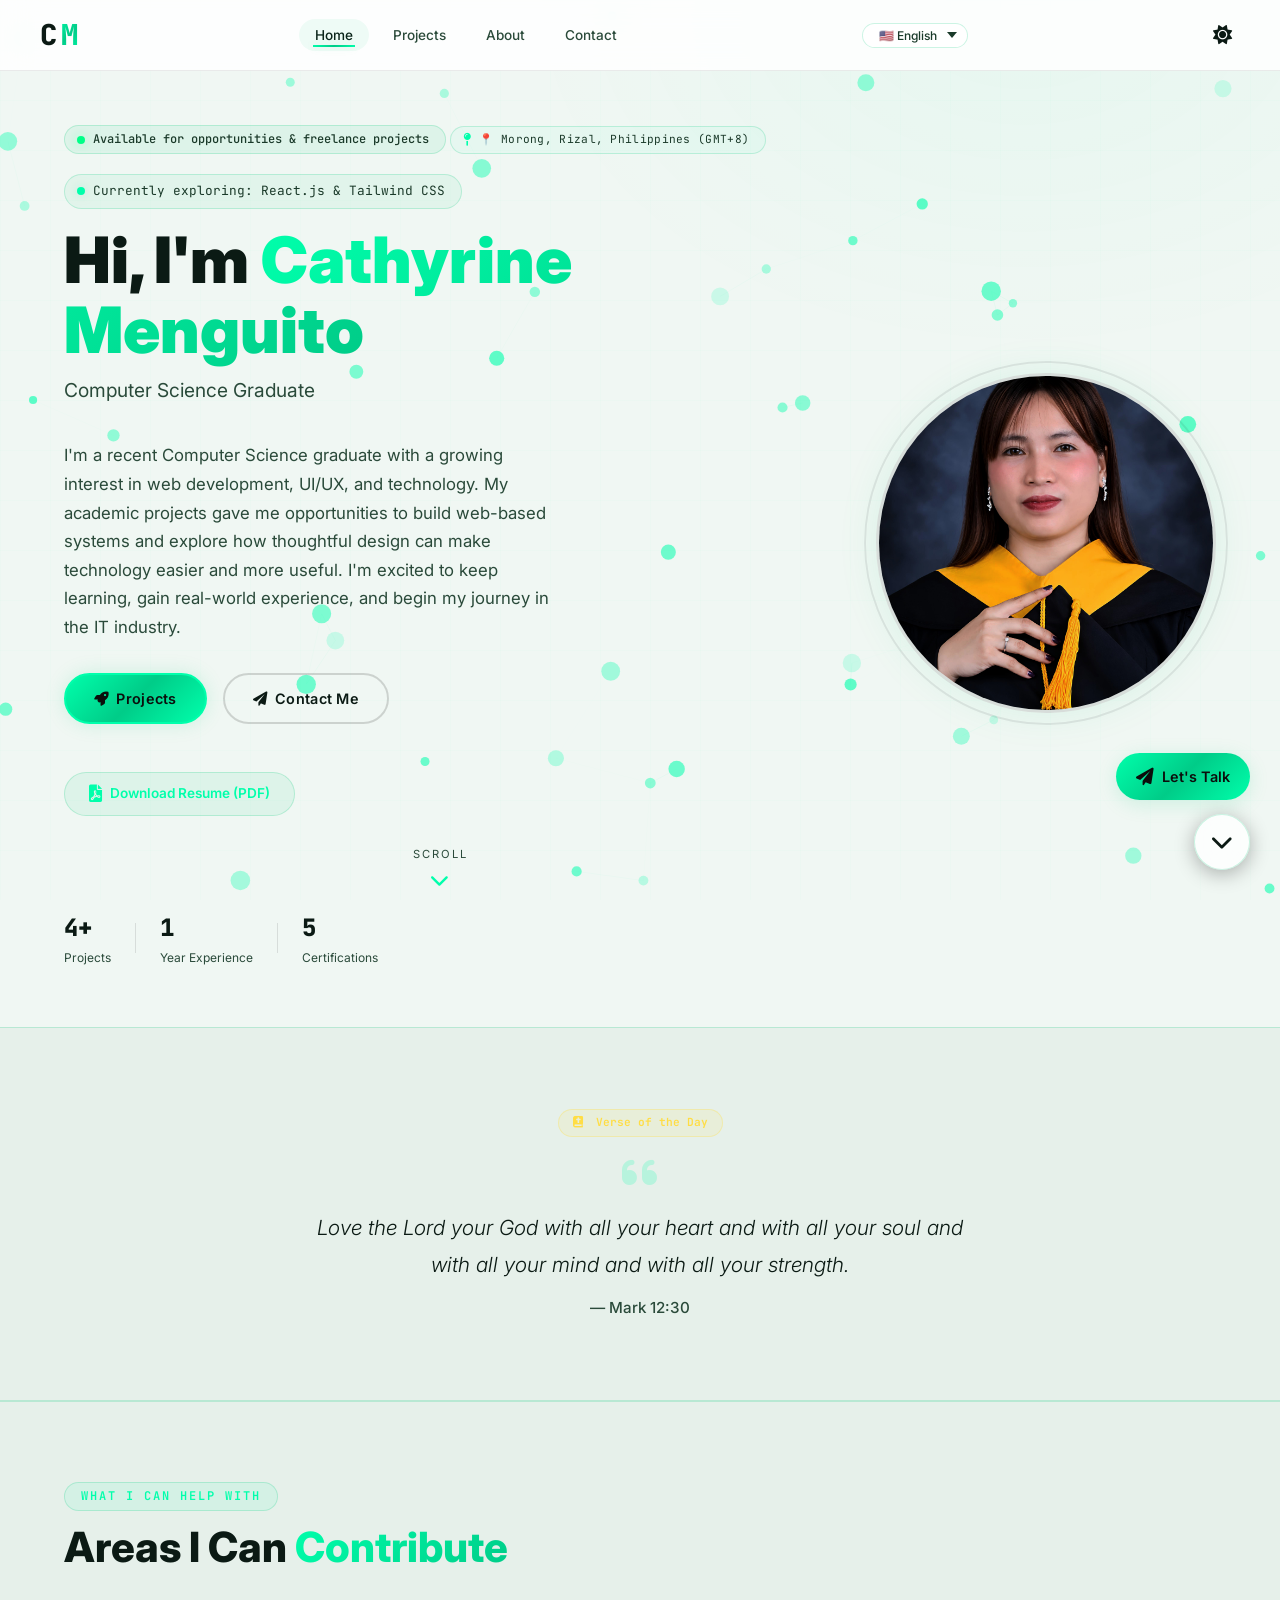
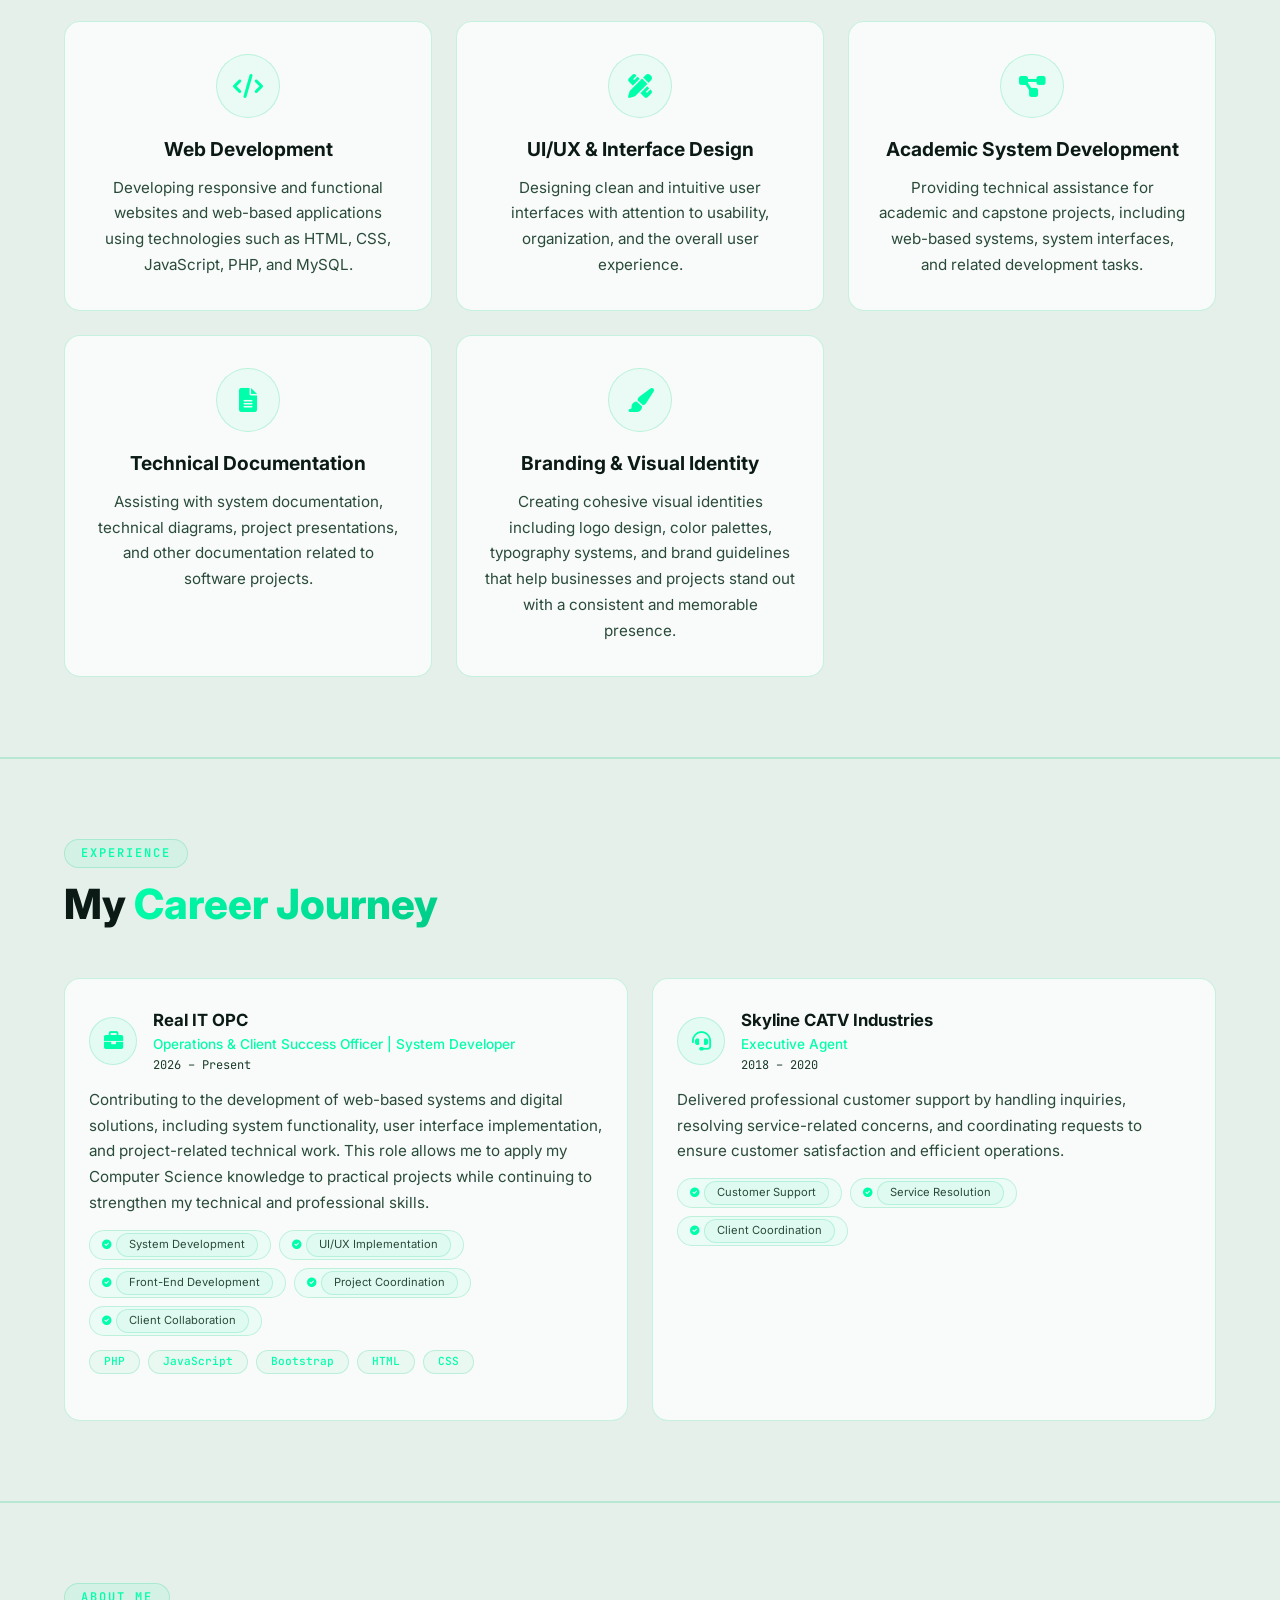
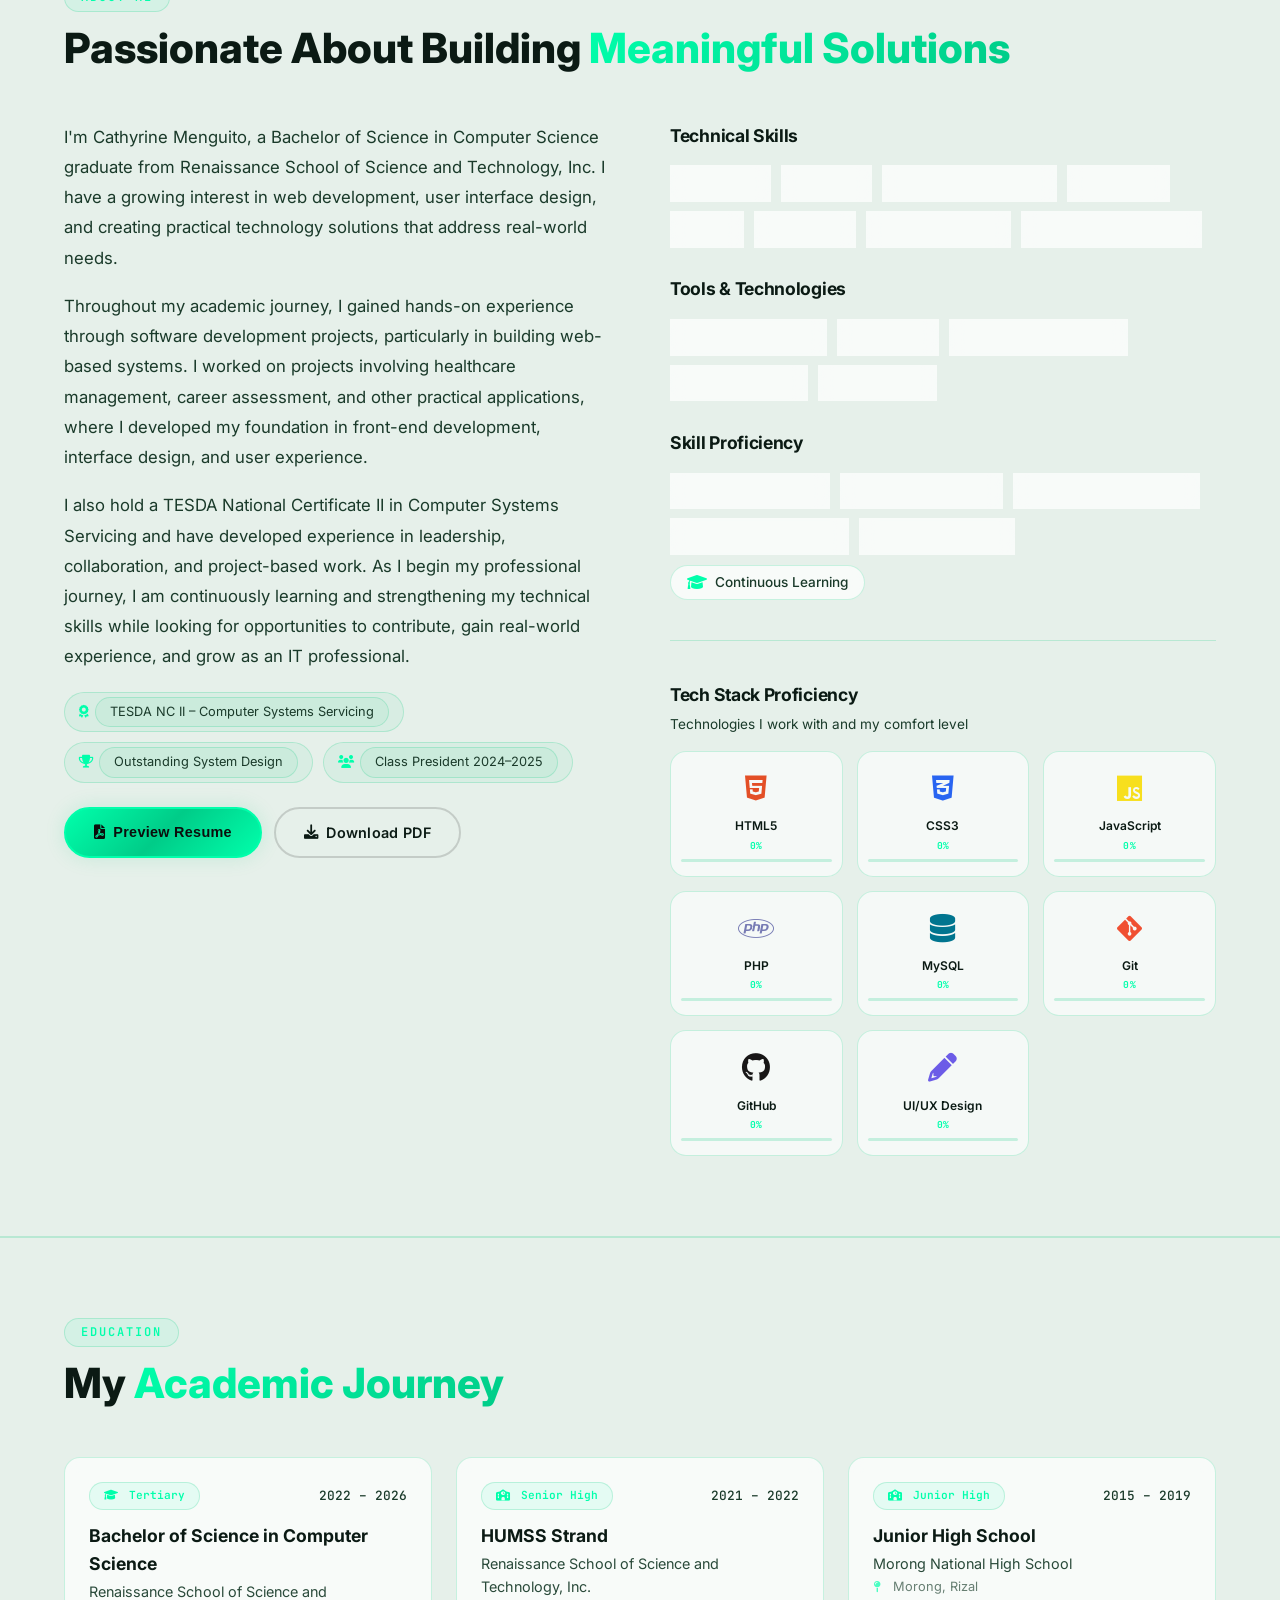
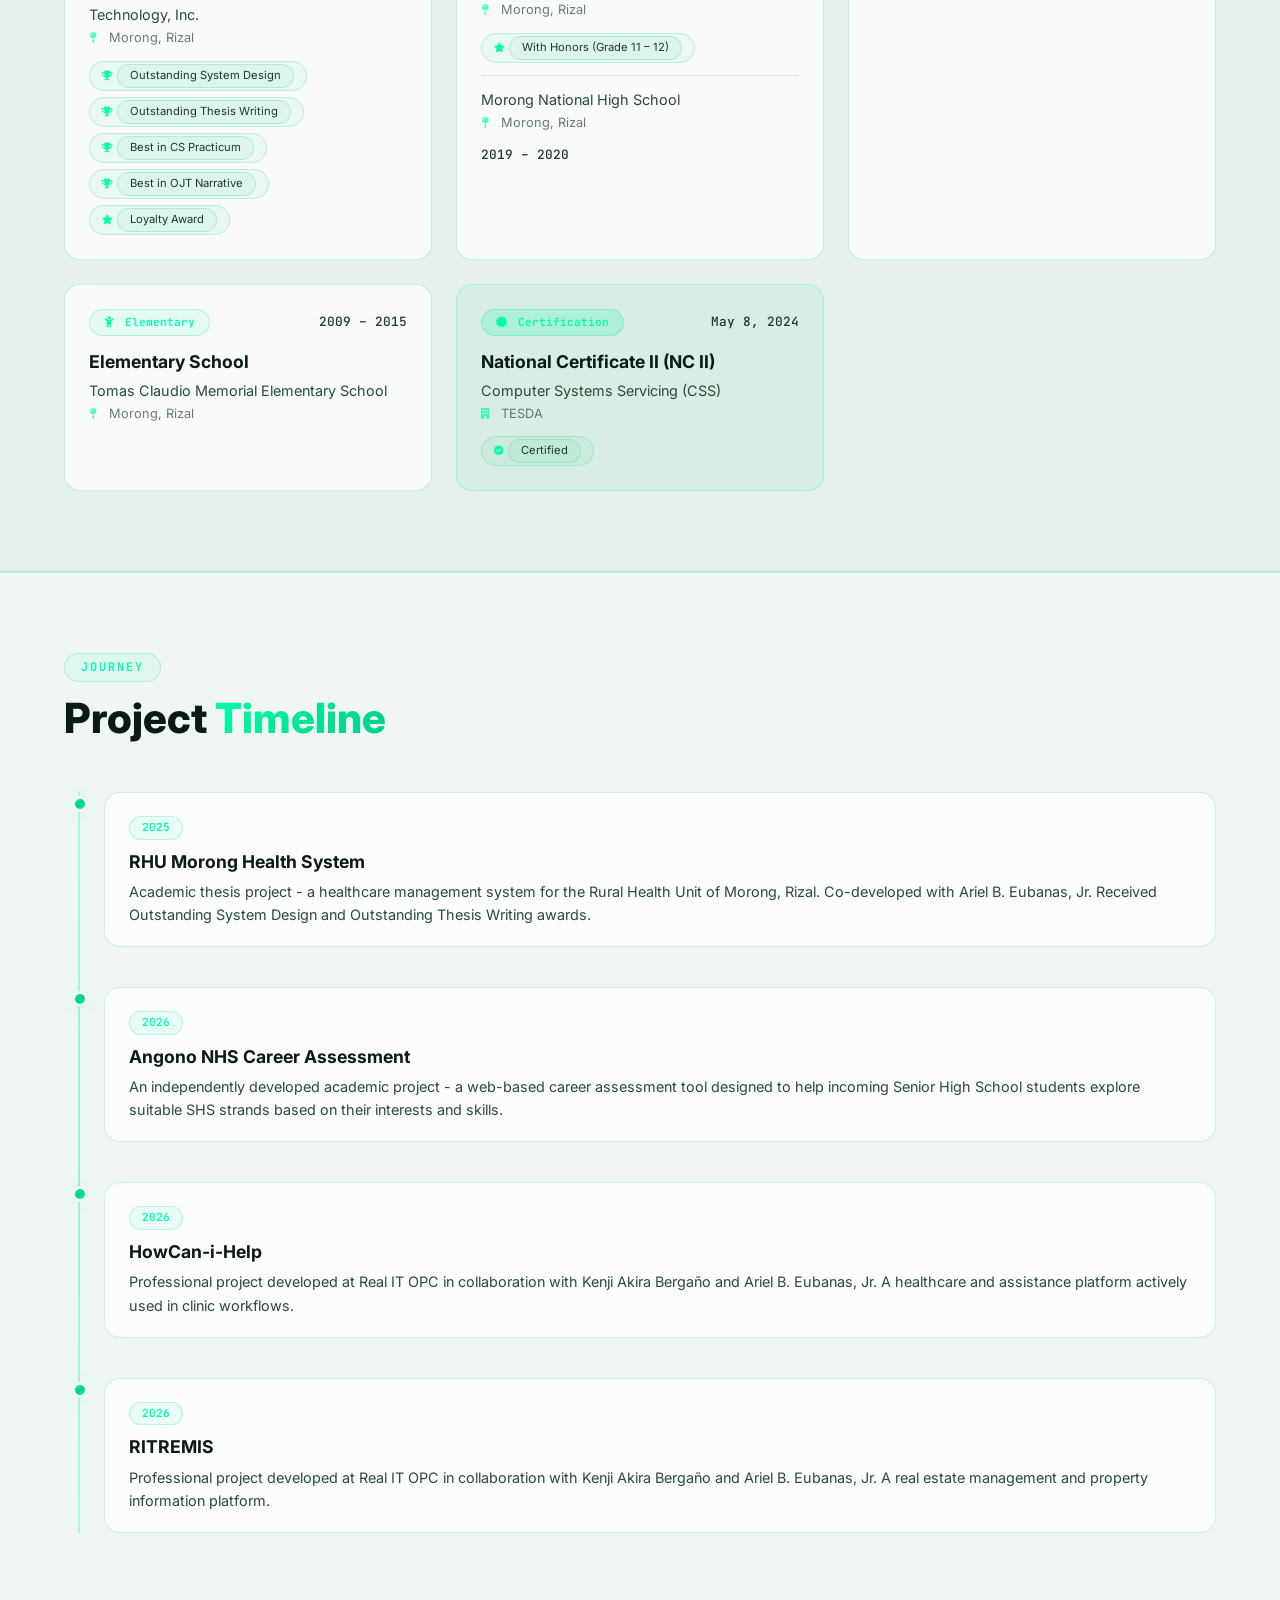
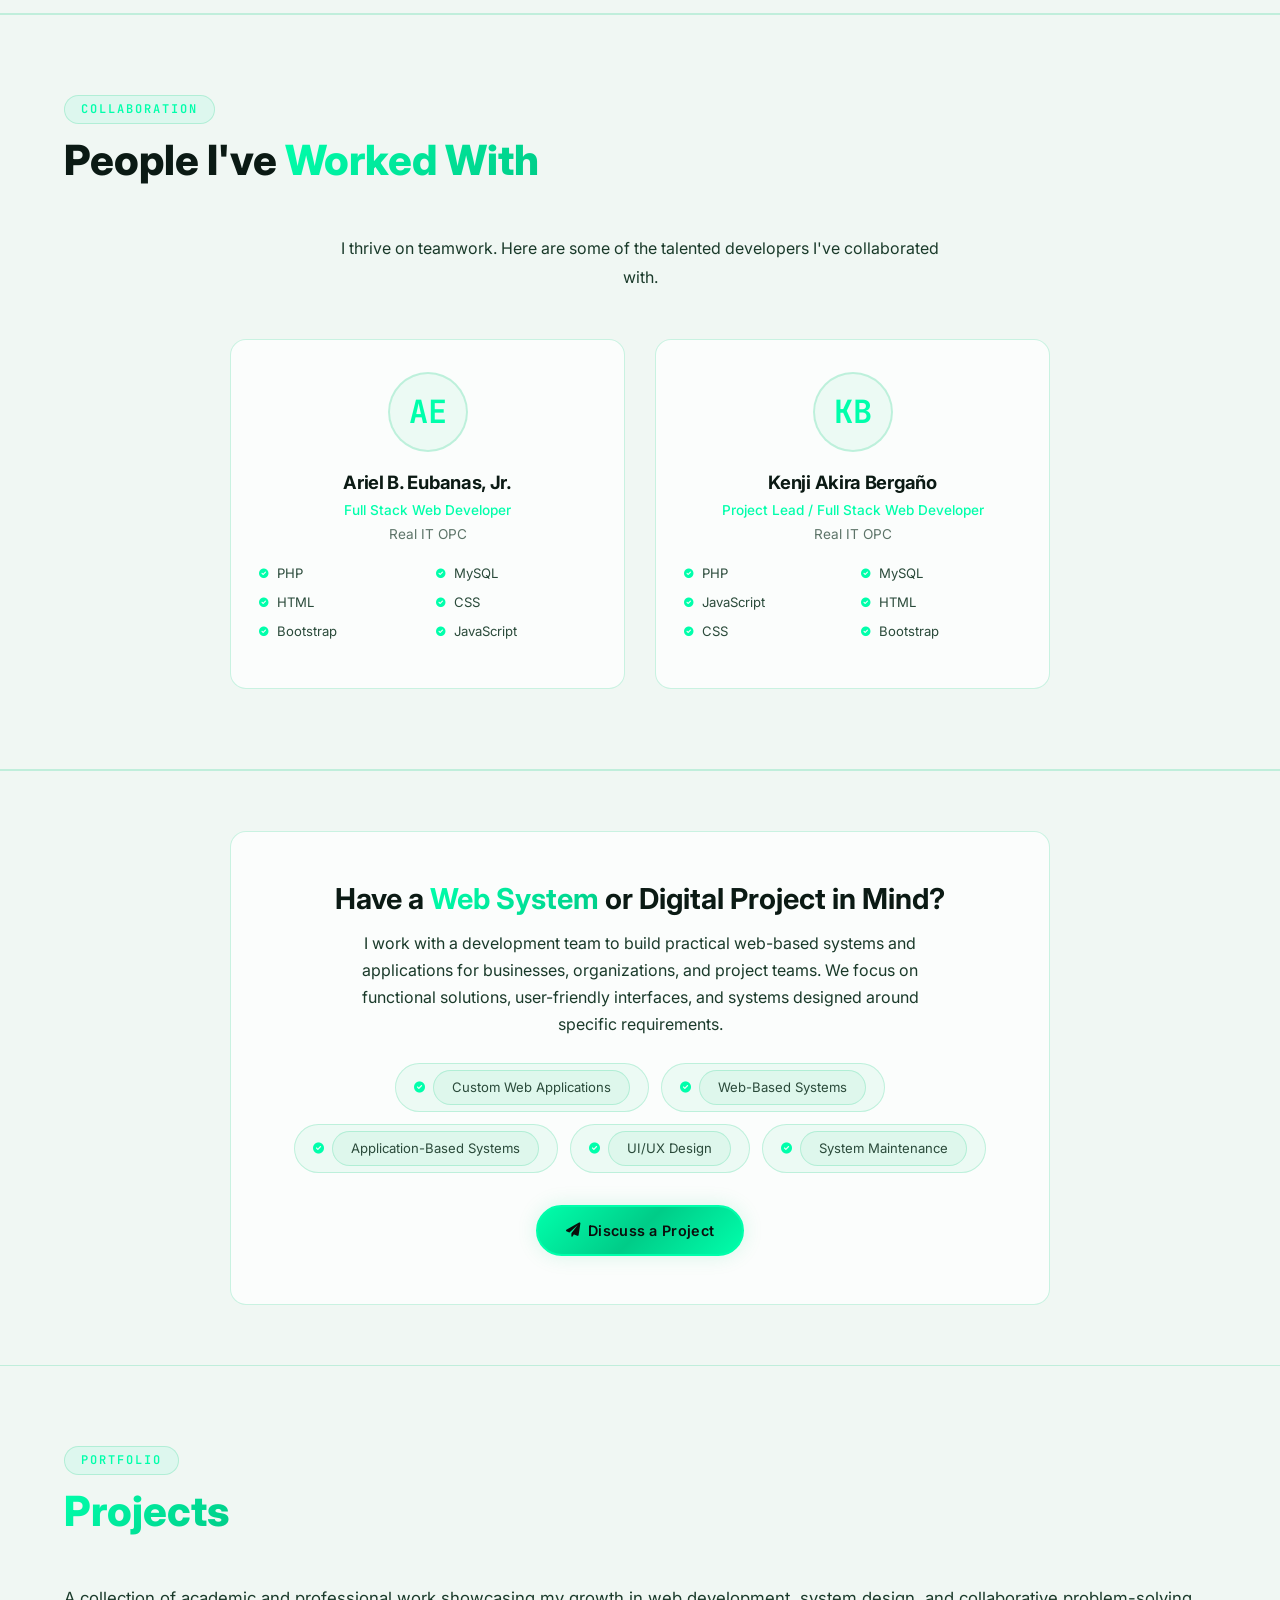
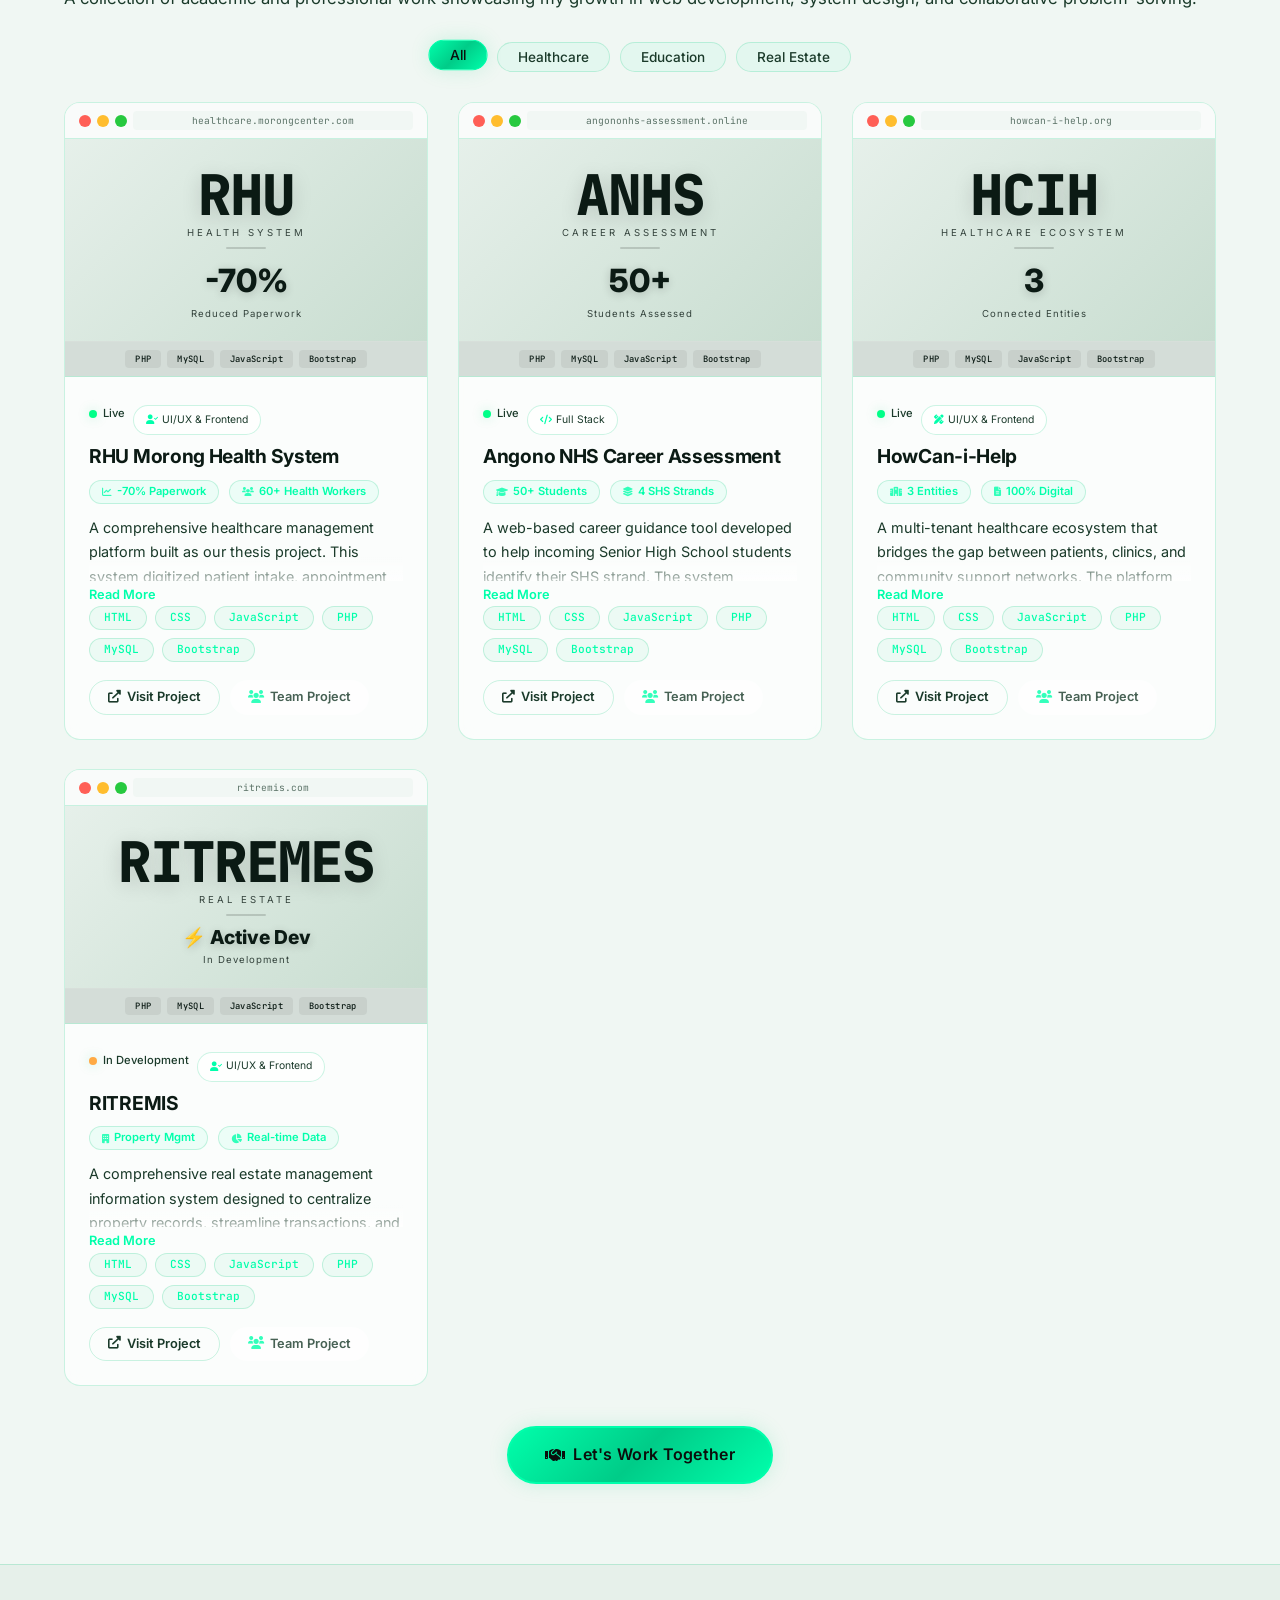
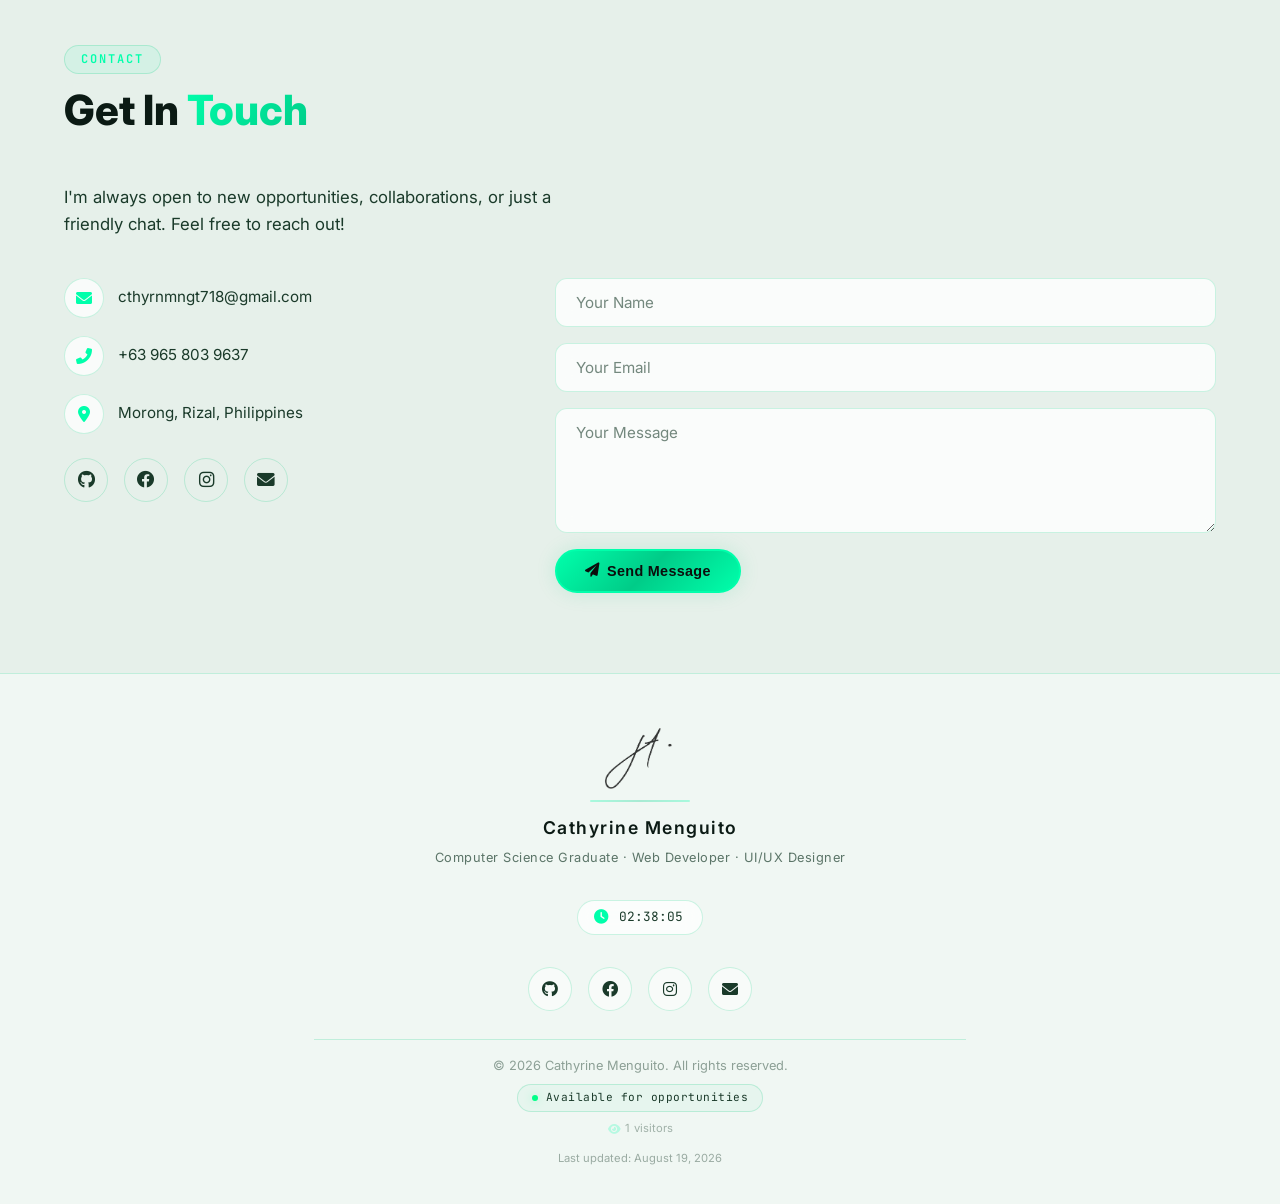
==== index.html @ 5528ad38 "Update index.html" ====
<!DOCTYPE html>
<html lang="en">
<head>
    <meta charset="UTF-8" />
    <meta name="viewport" content="width=device-width, initial-scale=1.0" />
    <title>Cathyrine Menguito | Web Developer & UI/UX Designer</title>

    <!-- ===== SECURITY HEADERS ===== -->
    <meta http-equiv="X-Frame-Options" content="DENY" />
    <meta http-equiv="X-XSS-Protection" content="1; mode=block" />
    <meta http-equiv="X-Content-Type-Options" content="nosniff" />
    <meta name="referrer" content="no-referrer-when-downgrade" />

    <!-- ===== SEO & OPEN GRAPH ===== -->
    <meta name="description" content="Cathyrine Menguito – Computer Science graduate, web developer, and UI/UX designer. Explore my projects in healthcare, education, and real estate." />
    <meta name="keywords" content="Cathyrine Menguito, web developer, UI/UX, portfolio, computer science, PHP, MySQL" />
    <link rel="canonical" href="https://cthyrnmngt718.github.io/" />
    <link rel="alternate" hreflang="en" href="https://cthyrnmngt718.github.io/" />
    <link rel="alternate" hreflang="ja" href="https://cthyrnmngt718.github.io/?lang=ja" />
    <link rel="alternate" hreflang="x-default" href="https://cthyrnmngt718.github.io/" />

    <meta property="og:title" content="Cathyrine Menguito | Web Developer & UI/UX Designer" />
    <meta property="og:description" content="Computer Science graduate building practical web systems for healthcare, education, and real estate." />
    <meta property="og:image" content="https://cthyrnmngt718.github.io/og-image.jpg" />
    <meta property="og:url" content="https://cthyrnmngt718.github.io/" />
    <meta name="twitter:card" content="summary_large_image" />

    <!-- ===== JSON-LD STRUCTURED DATA ===== -->
    <script type="application/ld+json">
    {
        "@context": "https://schema.org",
        "@type": "Person",
        "name": "Cathyrine Menguito",
        "url": "https://cthyrnmngt718.github.io/",
        "image": "https://cthyrnmngt718.github.io/1000014492.jpg",
        "jobTitle": "Web Developer & UI/UX Designer",
        "description": "Computer Science graduate building practical web systems for healthcare, education, and real estate.",
        "email": "cthyrnmngt718@gmail.com",
        "telephone": "+639658039637",
        "address": {
            "@type": "PostalAddress",
            "addressLocality": "Morong",
            "addressRegion": "Rizal",
            "addressCountry": "Philippines"
        },
        "sameAs": [
            "https://github.com/CthyrnMngt718",
            "https://www.facebook.com/cathyrine.menguito",
            "https://www.instagram.com/itsme_cthymngt/"
        ],
        "alumniOf": {
            "@type": "EducationalOrganization",
            "name": "Renaissance School of Science and Technology, Inc."
        },
        "hasCredential": {
            "@type": "EducationalOccupationalCredential",
            "name": "National Certificate II - Computer Systems Servicing",
            "issuedBy": {
                "@type": "Organization",
                "name": "TESDA"
            }
        }
    }
    </script>

    <!-- Google Fonts -->
    <link rel="preconnect" href="https://fonts.googleapis.com" />
    <link rel="preconnect" href="https://fonts.gstatic.com" crossorigin />
    <link href="https://fonts.googleapis.com/css2?family=Inter:wght@400;500;600;700;800;900&family=JetBrains+Mono:wght@400;600;700;800&display=swap" rel="stylesheet" />

    <!-- Favicon -->
    <link rel="apple-touch-icon" sizes="180x180" href="/apple-touch-icon.png" />
    <link rel="icon" type="image/png" sizes="32x32" href="/favicon-32x32.png" />
    <link rel="icon" type="image/png" sizes="16x16" href="/favicon-16x16.png" />
    <link rel="manifest" href="/site.webmanifest" />

    <!-- Font Awesome -->
    <link rel="stylesheet" href="https://cdnjs.cloudflare.com/ajax/libs/font-awesome/6.0.0-beta3/css/all.min.css" />

    <!-- ===== CUSTOM STYLES ===== -->
    <style>
        /* --- Project Thumbnails (Browser Mockup) --- */
        .project-thumbnail {
            background: var(--bg-secondary);
            border-bottom: 1px solid var(--border-mint);
            padding: 0;
            overflow: hidden;
        }
        .browser-mockup {
            background: var(--bg-card);
            padding: 8px 14px;
            display: flex;
            align-items: center;
            gap: 6px;
            border-bottom: 1px solid var(--border-mint);
        }
        .browser-dot {
            width: 12px;
            height: 12px;
            border-radius: 50%;
            display: inline-block;
            flex-shrink: 0;
        }
        .browser-dot.red { background: #ff5f56; }
        .browser-dot.yellow { background: #ffbd2e; }
        .browser-dot.green { background: #27c93f; }
        .browser-url {
            flex: 1;
            background: var(--bg-primary);
            border-radius: 4px;
            padding: 2px 10px;
            font-size: 0.6rem;
            color: var(--text-secondary);
            text-align: center;
            font-family: var(--font-mono);
            opacity: 0.7;
            white-space: nowrap;
            overflow: hidden;
            text-overflow: ellipsis;
        }
        [data-theme="light"] .browser-url {
            background: #eef5f1;
        }

        .thumbnail-body {
            padding: 28px 20px 20px;
            text-align: center;
            display: flex;
            flex-direction: column;
            align-items: center;
            justify-content: center;
            min-height: 160px;
            background: var(--gradient-bg, linear-gradient(135deg, #0b1a14, #004d3a));
        }
        .thumbnail-monogram {
            font-size: 3.5rem;
            font-weight: 900;
            font-family: var(--font-mono);
            line-height: 1;
            letter-spacing: -2px;
            text-shadow: 0 4px 20px rgba(0,0,0,0.15);
            color: #fff;
        }
        .thumbnail-label {
            font-size: 0.6rem;
            letter-spacing: 3px;
            text-transform: uppercase;
            opacity: 0.8;
            color: #fff;
            margin-top: 2px;
        }
        .thumbnail-metric {
            font-size: 2rem;
            font-weight: 800;
            color: #fff;
            text-shadow: 0 2px 10px rgba(0,0,0,0.2);
        }
        .thumbnail-metric-label {
            font-size: 0.6rem;
            opacity: 0.8;
            letter-spacing: 1px;
            color: #fff;
        }
        .thumbnail-divider {
            width: 40px;
            height: 2px;
            background: rgba(255,255,255,0.25);
            margin: 6px 0;
            border-radius: 2px;
        }
        .thumbnail-tech-bar {
            display: flex;
            gap: 6px;
            padding: 8px 12px;
            width: 100%;
            background: rgba(0,0,0,0.25);
            justify-content: center;
            border-top: 1px solid rgba(255,255,255,0.06);
            flex-wrap: wrap;
        }
        .thumbnail-tech-bar span {
            font-size: 0.55rem;
            background: rgba(255,255,255,0.12);
            padding: 2px 10px;
            border-radius: 4px;
            color: #fff;
            font-family: var(--font-mono);
            font-weight: 500;
            letter-spacing: 0.3px;
        }

        .project-impact {
            display: flex;
            gap: 10px;
            flex-wrap: wrap;
            margin: 6px 0 12px 0;
        }
        .impact-badge {
            background: rgba(0, 255, 171, 0.06);
            border: 1px solid var(--border-mint);
            padding: 2px 12px;
            border-radius: 50px;
            font-size: 0.7rem;
            font-weight: 600;
            color: var(--mint-primary);
            display: inline-flex;
            align-items: center;
            gap: 5px;
        }
        .impact-badge i {
            font-size: 0.6rem;
            opacity: 0.8;
        }

        .project-meta-tags {
            display: flex;
            gap: 8px;
            flex-wrap: wrap;
            margin-bottom: 6px;
        }
        .status-badge {
            display: inline-flex;
            align-items: center;
            gap: 6px;
            font-size: 0.65rem;
            color: var(--text-secondary);
            font-weight: 500;
        }
        .status-dot {
            width: 8px;
            height: 8px;
            border-radius: 50%;
            display: inline-block;
        }
        .status-dot.green {
            background: #00ff88;
            box-shadow: 0 0 10px rgba(0, 255, 136, 0.3);
        }
        .status-dot.yellow {
            background: #ffaa44;
            box-shadow: 0 0 10px rgba(255, 170, 68, 0.3);
        }
        .role-tag {
            font-size: 0.65rem;
            background: var(--bg-card);
            border: 1px solid var(--border-mint);
            padding: 2px 12px;
            border-radius: 50px;
            color: var(--text-secondary);
            display: inline-flex;
            align-items: center;
            gap: 4px;
        }
        .role-tag i {
            color: var(--mint-primary);
            font-size: 0.6rem;
        }

        .proj-desc {
            max-height: 4.5em;
            overflow: hidden;
            transition: max-height 0.4s cubic-bezier(0.4, 0, 0.2, 1);
            line-height: 1.7;
            color: var(--text-secondary);
            font-size: 0.9rem;
            position: relative;
        }
        .proj-desc.expanded {
            max-height: 2000px;
        }
        .proj-desc::after {
            content: '';
            position: absolute;
            bottom: 0;
            left: 0;
            right: 0;
            height: 24px;
            background: linear-gradient(transparent, var(--bg-card));
            pointer-events: none;
            transition: opacity 0.4s ease;
        }
        .proj-desc.expanded::after {
            opacity: 0;
        }
        .proj-desc strong {
            color: var(--text-primary);
        }
        .proj-desc ul {
            margin: 4px 0 8px 18px;
            color: var(--text-secondary);
            list-style: none;
            padding-left: 0;
        }
        .proj-desc ul li {
            position: relative;
            padding-left: 18px;
            margin-bottom: 2px;
            font-size: 0.85rem;
        }
        .proj-desc ul li::before {
            content: '▹';
            position: absolute;
            left: 0;
            color: var(--mint-primary);
        }

        .read-more-btn {
            background: none;
            border: none;
            color: var(--mint-primary);
            cursor: pointer;
            font-size: 0.8rem;
            padding: 6px 0 2px 0;
            font-weight: 600;
            font-family: var(--font-sans);
            transition: var(--transition);
            display: inline-block;
        }
        .read-more-btn:hover {
            opacity: 0.7;
            transform: translateX(4px);
        }

        .project-actions {
            display: flex;
            gap: 10px;
            flex-wrap: wrap;
            margin-top: 12px;
        }
        .project-actions .btn-outline {
            background: transparent;
            color: var(--text-secondary);
            border: 1px solid var(--border-mint);
            padding: 6px 18px;
            border-radius: 50px;
            font-size: 0.8rem;
            font-weight: 600;
            display: inline-flex;
            align-items: center;
            gap: 6px;
            transition: all 0.3s var(--ease-spring);
            cursor: pointer;
            text-decoration: none;
        }
        .project-actions .btn-outline:hover {
            border-color: var(--mint-primary);
            color: var(--mint-primary);
            box-shadow: 0 0 20px var(--mint-glow);
            transform: translateY(-2px);
        }
        .project-actions .btn-team {
            background: var(--bg-card);
            border-color: var(--border-mint);
            color: var(--text-secondary);
            cursor: default;
            opacity: 0.8;
            padding: 6px 18px;
            border-radius: 50px;
            font-size: 0.8rem;
            font-weight: 600;
            display: inline-flex;
            align-items: center;
            gap: 6px;
        }
        .project-actions .btn-team i {
            color: var(--mint-primary);
        }

        .project-grid .project-card {
            transition: all 0.5s cubic-bezier(0.4, 0, 0.2, 1);
            opacity: 1;
            transform: scale(1) translateY(0);
            animation: cardEntrance 0.6s cubic-bezier(0.34, 1.56, 0.64, 1) forwards;
        }
        .project-grid .project-card.filtered-out {
            opacity: 0;
            transform: scale(0.85) translateY(30px);
            pointer-events: none;
            display: none !important;
        }
        .project-grid .project-card.filtered-in {
            opacity: 0;
            transform: scale(0.92) translateY(20px);
            animation: cardEntrance 0.6s cubic-bezier(0.34, 1.56, 0.64, 1) forwards;
        }
        .project-grid .project-card:nth-child(1) { animation-delay: 0.05s; }
        .project-grid .project-card:nth-child(2) { animation-delay: 0.12s; }
        .project-grid .project-card:nth-child(3) { animation-delay: 0.19s; }
        .project-grid .project-card:nth-child(4) { animation-delay: 0.26s; }
        .project-grid .project-card.filtered-in:nth-child(1) { animation-delay: 0.05s; }
        .project-grid .project-card.filtered-in:nth-child(2) { animation-delay: 0.12s; }
        .project-grid .project-card.filtered-in:nth-child(3) { animation-delay: 0.19s; }
        .project-grid .project-card.filtered-in:nth-child(4) { animation-delay: 0.26s; }

        @keyframes cardEntrance {
            from { opacity: 0; transform: translateY(30px) scale(0.92); }
            to { opacity: 1; transform: translateY(0) scale(1); }
        }

        .project-card {
            transition: all 0.4s cubic-bezier(0.34, 1.56, 0.64, 1);
            position: relative;
        }
        .project-card:hover {
            transform: translateY(-8px) scale(1.01);
            box-shadow: 0 20px 60px rgba(0, 255, 171, 0.15);
            border-color: var(--mint-primary);
        }
        .project-card::after {
            content: '';
            position: absolute;
            inset: 0;
            border-radius: var(--radius);
            background: linear-gradient(135deg, transparent, rgba(0, 255, 171, 0.02));
            opacity: 0;
            transition: opacity 0.4s ease;
            pointer-events: none;
        }
        .project-card:hover::after { opacity: 1; }
        [data-theme="light"] .project-card:hover {
            box-shadow: 0 20px 60px rgba(0, 200, 120, 0.15);
        }

        .filter-btn {
            transition: all 0.3s cubic-bezier(0.34, 1.56, 0.64, 1);
            position: relative;
        }
        .filter-btn:hover { transform: translateY(-2px); }
        .filter-btn.active { transform: translateY(-2px) scale(1.02); }

        /* --- Tech Stack Proficiency Visualization --- */
        .tech-stack-grid {
            display: grid;
            grid-template-columns: repeat(auto-fit, minmax(130px, 1fr));
            gap: 14px;
            margin-top: 16px;
        }
        .tech-stack-item {
            background: var(--bg-card);
            border: 1px solid var(--border-mint);
            border-radius: var(--radius);
            padding: 14px 10px;
            text-align: center;
            transition: all 0.3s cubic-bezier(0.34, 1.56, 0.64, 1);
        }
        .tech-stack-item:hover {
            border-color: var(--mint-primary);
            transform: translateY(-6px) scale(1.02);
            box-shadow: 0 12px 40px var(--mint-glow);
        }
        .tech-stack-item .tech-icon {
            font-size: 1.8rem;
            display: block;
            margin-bottom: 4px;
        }
        .tech-stack-item .tech-name {
            font-size: 0.75rem;
            font-weight: 600;
            color: var(--text-primary);
            display: block;
        }
        .tech-stack-item .tech-level {
            font-size: 0.6rem;
            color: var(--text-secondary);
            display: block;
            margin-top: 2px;
            font-family: var(--font-mono);
            letter-spacing: 0.3px;
        }
        .tech-stack-item .tech-level .skill-percentage {
            font-weight: 700;
            color: var(--mint-primary);
        }
        .tech-stack-item .tech-level-bar {
            width: 100%;
            height: 3px;
            background: var(--border-mint);
            border-radius: 4px;
            margin-top: 6px;
            overflow: hidden;
        }
        .tech-stack-item .tech-level-bar .fill {
            height: 100%;
            border-radius: 4px;
            background: var(--mint-gradient);
            transition: width 1.2s cubic-bezier(0.2, 0.9, 0.3, 1);
            width: 0%;
        }
        [data-theme="light"] .tech-stack-item {
            background: rgba(255, 255, 255, 0.6);
        }

        .location-badge {
            display: inline-flex;
            align-items: center;
            gap: 8px;
            background: rgba(0, 255, 171, 0.04);
            border: 1px solid var(--border-mint);
            padding: 4px 16px 4px 12px;
            border-radius: 50px;
            font-size: 0.7rem;
            color: var(--text-secondary);
            margin: 6px 0 12px 0;
            font-family: var(--font-mono);
            letter-spacing: 0.3px;
        }
        .location-badge i {
            color: var(--mint-primary);
            font-size: 0.8rem;
        }

        .resume-download-hero {
            display: inline-flex;
            align-items: center;
            gap: 8px;
            background: rgba(0, 255, 171, 0.08);
            border: 1px solid var(--border-mint);
            padding: 10px 24px;
            border-radius: 50px;
            font-size: 0.85rem;
            font-weight: 600;
            color: var(--mint-primary);
            transition: all 0.3s var(--ease-spring);
            text-decoration: none;
            margin-top: 8px;
        }
        .resume-download-hero:hover {
            background: var(--mint-primary);
            color: #0b0e0c;
            border-color: var(--mint-primary);
            transform: translateY(-3px);
            box-shadow: 0 0 30px var(--mint-glow);
        }
        .resume-download-hero i {
            font-size: 1.1rem;
        }

        /* --- Light Mode Adjustments --- */
        [data-theme="light"] .proj-desc::after {
            background: linear-gradient(transparent, rgba(255,255,255,0.7));
        }
        [data-theme="light"] .thumbnail-body {
            background: linear-gradient(135deg, #e6f0ea, #c8ddd0) !important;
        }
        [data-theme="light"] .thumbnail-body .thumbnail-monogram,
        [data-theme="light"] .thumbnail-body .thumbnail-label,
        [data-theme="light"] .thumbnail-body .thumbnail-metric,
        [data-theme="light"] .thumbnail-body .thumbnail-metric-label {
            color: #0b1a14 !important;
        }
        [data-theme="light"] .thumbnail-body .thumbnail-divider {
            background: rgba(0,0,0,0.15) !important;
        }
        [data-theme="light"] .thumbnail-tech-bar {
            background: rgba(0,0,0,0.08);
        }
        [data-theme="light"] .thumbnail-tech-bar span {
            background: rgba(0,0,0,0.06);
            color: #0b1a14;
        }
        [data-theme="light"] .tech-stack-item {
            background: rgba(255, 255, 255, 0.6);
        }
        [data-theme="light"] .resume-download-hero {
            background: rgba(0, 200, 120, 0.08);
        }
        [data-theme="light"] .resume-download-hero:hover {
            background: var(--mint-primary);
            color: #0b0e0c;
        }
        [data-theme="light"] .project-card:hover {
            box-shadow: 0 20px 60px rgba(0, 200, 120, 0.12);
        }

        /* ===== Last Updated ===== */
        .last-updated {
            font-size: 0.7rem;
            color: var(--text-secondary);
            opacity: 0.4;
            margin-top: 4px;
        }
    </style>

    <!-- Custom CSS (external) -->
    <link rel="stylesheet" href="style.css" />
</head>
<body>
    <!-- ========== SKIP TO CONTENT ========== -->
    <a href="#main-content" class="skip-link" data-i18n="skip_link">Skip to main content</a>

    <!-- ========== PAGE LOADER ========== -->
    <div class="loader" id="page-loader">
        <div class="loader-spinner"></div>
        <p class="loader-text" data-i18n="loader_text">Loading...</p>
    </div>

    <!-- ========== PARTICLES CANVAS ========== -->
    <canvas id="particles-canvas"></canvas>

    <!-- ========== CURSOR GLOW ========== -->
    <div id="cursor-glow"></div>

    <!-- ========== FLOATING CTA ========== -->
    <a href="#contact" class="floating-cta" id="floating-cta" aria-label="Contact me">
        <i class="fas fa-paper-plane"></i>
        <span data-i18n="floating_cta">Let's Talk</span>
    </a>

    <!-- ========== NAVIGATION ========== -->
    <header>
        <nav role="navigation" aria-label="Main navigation">
            <div class="logo">
                <a href="#" aria-label="Home">
                    <span class="logo-c">C</span>
                    <span class="logo-m">M</span>
                </a>
            </div>
            <ul class="nav-links" role="menubar">
                <li role="none"><a href="#hero" role="menuitem" class="active" data-i18n="nav_home">Home</a></li>
                <li role="none"><a href="#projects-section" role="menuitem" data-i18n="nav_projects">Projects</a></li>
                <li role="none"><a href="#about" role="menuitem" data-i18n="nav_about">About</a></li>
                <li role="none"><a href="#contact" role="menuitem" data-i18n="nav_contact">Contact</a></li>
            </ul>

            <div class="lang-switcher-wrapper">
                <select id="language-switcher" aria-label="Select language">
                    <option value="en">🇺🇸 English</option>
                    <option value="ja">🇯🇵 日本語</option>
                </select>
            </div>

            <button id="theme-toggle" aria-label="Toggle dark/light theme">
                <i class="fas fa-moon"></i>
            </button>
            <div class="menu-toggle" id="mobile-menu" aria-label="Toggle navigation menu" role="button" tabindex="0">
                <span class="bar"></span>
                <span class="bar"></span>
                <span class="bar"></span>
            </div>
        </nav>
    </header>

    <!-- ========== MAIN CONTENT ========== -->
    <main id="main-content">

        <!-- ========== HERO SECTION ========== -->
        <section id="hero">
            <div class="hero-content">
                <a href="#contact" class="hero-badge" style="text-decoration:none;cursor:pointer;" aria-label="Contact for opportunities">
                    <span class="badge-dot"></span>
                    <span data-i18n="hero_badge">Available for opportunities &amp; freelance projects</span>
                </a>
                
                <div class="location-badge">
                    <i class="fas fa-map-pin"></i>
                    <span data-i18n="location_badge">📍 Morong, Rizal, Philippines (GMT+8)</span>
                </div>
                
                <div class="live-status">
                    <span class="status-dot"></span>
                    <span class="status-text" data-i18n="live_status">Currently exploring: React.js &amp; Tailwind CSS</span>
                </div>

                <h1 data-i18n="hero_title">Hi, I'm <span class="gradient-text">Cathyrine Menguito</span></h1>

                <p class="tagline" id="tagline" role="text" aria-label="Tagline"></p>

                <p class="description" data-i18n="hero_description">
                    I'm a recent Computer Science graduate with a growing interest in
                    web development, UI/UX, and technology. My academic projects gave me
                    opportunities to build web-based systems and explore how thoughtful
                    design can make technology easier and more useful. I'm excited to keep
                    learning, gain real-world experience, and begin my journey in the IT industry.
                </p>
                <div class="hero-buttons">
                    <a href="#projects-section" class="btn btn-primary" aria-label="View my projects">
                        <i class="fas fa-rocket"></i> <span data-i18n="hero_btn_projects">Projects</span>
                    </a>
                    <a href="#contact" class="btn btn-secondary" aria-label="Contact me">
                        <i class="fas fa-paper-plane"></i> <span data-i18n="hero_btn_contact">Contact Me</span>
                    </a>
                </div>

                <a href="Cathyrine%20Menguito%20Resume.pdf" download class="resume-download-hero" aria-label="Download my resume">
                    <i class="fas fa-file-pdf"></i>
                    <span data-i18n="resume_download_hero">Download Resume (PDF)</span>
                </a>

                <div class="scroll-indicator">
                    <span data-i18n="scroll_text">Scroll</span>
                    <i class="fas fa-chevron-down"></i>
                </div>

                <div class="hero-stats">
                    <div class="stat">
                        <span class="stat-number">4+</span>
                        <span class="stat-label" data-i18n="stat_projects">Projects</span>
                    </div>
                    <div class="stat-divider"></div>
                    <div class="stat">
                        <span class="stat-number">1</span>
                        <span class="stat-label" data-i18n="stat_experience">Year Experience</span>
                    </div>
                    <div class="stat-divider"></div>
                    <div class="stat">
                        <span class="stat-number">5</span>
                        <span class="stat-label" data-i18n="stat_certifications">Certifications</span>
                    </div>
                </div>
            </div>
            <div class="hero-image">
                <div class="hero-image-wrapper" data-tilt>
                    <img src="1000014492.jpg" alt="Cathyrine Menguito - Web Developer and UI/UX Designer" loading="lazy" />
                    <div class="hero-image-ring"></div>
                </div>
            </div>
        </section>

        <!-- ========== QUOTE OF THE DAY ========== -->
        <section id="quote-section" aria-labelledby="quote-heading">
            <div class="container">
                <div class="quote-box">
                    <div class="quote-type" id="quote-type">
                        <i class="fas fa-bible"></i> <span data-i18n="quote_label">Verse of the Day</span>
                    </div>
                    <i class="fas fa-quote-left quote-icon"></i>
                    <p class="quote-text" id="quote-text" aria-live="polite">Loading...</p>
                    <p class="quote-author" id="quote-author">— </p>
                </div>
            </div>
        </section>

        <!-- ========== SERVICES SECTION ========== -->
        <section id="services">
            <div class="container">
                <div class="section-header">
                    <span class="section-tag" data-i18n="services_tag">What I Can Help With</span>
                    <h2><span data-i18n="services_title_prefix">Areas I Can</span> <span class="gradient-text" data-i18n="services_title_gradient">Contribute</span></h2>
                </div>

                <div class="services-grid">
                    <div class="service-card" data-tilt>
                        <div class="service-icon"><i class="fas fa-code"></i></div>
                        <h3 data-i18n="service_1_title">Web Development</h3>
                        <p data-i18n="service_1_desc">Developing responsive and functional websites and web-based applications using technologies such as HTML, CSS, JavaScript, PHP, and MySQL.</p>
                    </div>
                    <div class="service-card" data-tilt>
                        <div class="service-icon"><i class="fas fa-pencil-ruler"></i></div>
                        <h3 data-i18n="service_2_title">UI/UX &amp; Interface Design</h3>
                        <p data-i18n="service_2_desc">Designing clean and intuitive user interfaces with attention to usability, organization, and the overall user experience.</p>
                    </div>
                    <div class="service-card" data-tilt>
                        <div class="service-icon"><i class="fas fa-project-diagram"></i></div>
                        <h3 data-i18n="service_3_title">Academic System Development</h3>
                        <p data-i18n="service_3_desc">Providing technical assistance for academic and capstone projects, including web-based systems, system interfaces, and related development tasks.</p>
                    </div>
                    <div class="service-card" data-tilt>
                        <div class="service-icon"><i class="fas fa-file-alt"></i></div>
                        <h3 data-i18n="service_4_title">Technical Documentation</h3>
                        <p data-i18n="service_4_desc">Assisting with system documentation, technical diagrams, project presentations, and other documentation related to software projects.</p>
                    </div>
                    <div class="service-card" data-tilt>
                        <div class="service-icon"><i class="fas fa-paint-brush"></i></div>
                        <h3 data-i18n="service_5_title">Branding &amp; Visual Identity</h3>
                        <p data-i18n="service_5_desc">Creating cohesive visual identities including logo design, color palettes, typography systems, and brand guidelines that help businesses and projects stand out with a consistent and memorable presence.</p>
                    </div>
                </div>
            </div>
        </section>

        <!-- ========== WORK EXPERIENCE ========== -->
        <section id="experience">
            <div class="container">
                <div class="section-header">
                    <span class="section-tag" data-i18n="exp_tag">Experience</span>
                    <h2><span data-i18n="exp_title_prefix">My</span> <span class="gradient-text" data-i18n="exp_title_gradient">Career Journey</span></h2>
                </div>

                <div class="experience-grid">
                    <div class="experience-card" data-tilt>
                        <div class="experience-header">
                            <div class="experience-icon"><i class="fas fa-briefcase"></i></div>
                            <div class="experience-meta">
                                <span class="experience-company" data-i18n="exp_company_1">Real IT OPC</span>
                                <span class="experience-role" data-i18n="exp_role_1">Operations &amp; Client Success Officer | System Developer</span>
                                <span class="experience-date" data-i18n="exp_date_1">2026 – Present</span>
                            </div>
                        </div>
                        <div class="experience-body">
                            <p data-i18n="exp_desc_1">Contributing to the development of web-based systems and digital solutions, including system functionality, user interface implementation, and project-related technical work. This role allows me to apply my Computer Science knowledge to practical projects while continuing to strengthen my technical and professional skills.</p>
                            <div class="experience-highlights">
                                <span><i class="fas fa-check-circle"></i> <span data-i18n="exp_hl_1_1">System Development</span></span>
                                <span><i class="fas fa-check-circle"></i> <span data-i18n="exp_hl_1_2">UI/UX Implementation</span></span>
                                <span><i class="fas fa-check-circle"></i> <span data-i18n="exp_hl_1_3">Front-End Development</span></span>
                                <span><i class="fas fa-check-circle"></i> <span data-i18n="exp_hl_1_4">Project Coordination</span></span>
                                <span><i class="fas fa-check-circle"></i> <span data-i18n="exp_hl_1_5">Client Collaboration</span></span>
                            </div>
                            <div class="project-tech">
                                <span>PHP</span><span>JavaScript</span><span>Bootstrap</span><span>HTML</span><span>CSS</span>
                            </div>
                        </div>
                    </div>

                    <div class="experience-card" data-tilt>
                        <div class="experience-header">
                            <div class="experience-icon"><i class="fas fa-headset"></i></div>
                            <div class="experience-meta">
                                <span class="experience-company" data-i18n="exp_company_2">Skyline CATV Industries</span>
                                <span class="experience-role" data-i18n="exp_role_2">Executive Agent</span>
                                <span class="experience-date" data-i18n="exp_date_2">2018 – 2020</span>
                            </div>
                        </div>
                        <div class="experience-body">
                            <p data-i18n="exp_desc_2">Delivered professional customer support by handling inquiries, resolving service-related concerns, and coordinating requests to ensure customer satisfaction and efficient operations.</p>
                            <div class="experience-highlights">
                                <span><i class="fas fa-check-circle"></i> <span data-i18n="exp_hl_2_1">Customer Support</span></span>
                                <span><i class="fas fa-check-circle"></i> <span data-i18n="exp_hl_2_2">Service Resolution</span></span>
                                <span><i class="fas fa-check-circle"></i> <span data-i18n="exp_hl_2_3">Client Coordination</span></span>
                            </div>
                        </div>
                    </div>
                </div>
            </div>
        </section>

        <!-- ========== ABOUT SECTION ========== -->
        <section id="about">
            <div class="container">
                <div class="section-header">
                    <span class="section-tag" data-i18n="about_tag">About Me</span>
                    <h2><span data-i18n="about_title_prefix">Passionate About Building</span> <span class="gradient-text" data-i18n="about_title_gradient">Meaningful Solutions</span></h2>
                </div>
                <div class="about-grid">
                    <div class="about-text">
                        <p data-i18n="about_p1">I'm Cathyrine Menguito, a Bachelor of Science in Computer Science graduate from Renaissance School of Science and Technology, Inc. I have a growing interest in web development, user interface design, and creating practical technology solutions that address real-world needs.</p>
                        <p data-i18n="about_p2">Throughout my academic journey, I gained hands-on experience through software development projects, particularly in building web-based systems. I worked on projects involving healthcare management, career assessment, and other practical applications, where I developed my foundation in front-end development, interface design, and user experience.</p>
                        <p data-i18n="about_p3">I also hold a TESDA National Certificate II in Computer Systems Servicing and have developed experience in leadership, collaboration, and project-based work. As I begin my professional journey, I am continuously learning and strengthening my technical skills while looking for opportunities to contribute, gain real-world experience, and grow as an IT professional.</p>

                        <div class="about-badges">
                            <span><i class="fas fa-award"></i> <span data-i18n="about_badge_1">TESDA NC II – Computer Systems Servicing</span></span>
                            <span><i class="fas fa-trophy"></i> <span data-i18n="about_badge_2">Outstanding System Design</span></span>
                            <span><i class="fas fa-users"></i> <span data-i18n="about_badge_3">Class President 2024–2025</span></span>
                        </div>

                        <div class="about-actions">
                            <button class="btn btn-primary" id="resume-preview-btn" aria-label="Preview resume">
                                <i class="fas fa-file-pdf"></i> <span data-i18n="about_btn_preview">Preview Resume</span>
                            </button>
                            <a href="Cathyrine%20Menguito%20Resume.pdf" download class="btn btn-secondary" aria-label="Download resume PDF">
                                <i class="fas fa-download"></i> <span data-i18n="about_btn_download">Download PDF</span>
                            </a>
                        </div>
                    </div>
                    <div class="about-skills">
                        <h3 data-i18n="skills_tech_title">Technical Skills</h3>
                        <ul class="skills-list">
                            <li><i class="fab fa-html5"></i> HTML5</li>
                            <li><i class="fab fa-css3-alt"></i> CSS3</li>
                            <li><i class="fab fa-js"></i> JavaScript (Basic)</li>
                            <li><i class="fas fa-database"></i> MySQL</li>
                            <li><i class="fab fa-git-alt"></i> Git</li>
                            <li><i class="fab fa-github"></i> GitHub</li>
                            <li><i class="fas fa-pencil-alt"></i> UI/UX Design</li>
                            <li><i class="fas fa-code"></i> Web Development</li>
                        </ul>
                        <h3 data-i18n="skills_tools_title">Tools &amp; Technologies</h3>
                        <ul class="skills-list">
                            <li><i class="fas fa-file-word"></i> Microsoft Office</li>
                            <li><i class="fas fa-paint-brush"></i> Canva</li>
                            <li><i class="fab fa-google"></i> Google Workspace</li>
                            <li><i class="fab fa-windows"></i> Windows OS</li>
                            <li><i class="fas fa-code"></i> VS Code</li>
                        </ul>
                        <h3 data-i18n="skills_prof_title">Professional Skills</h3>
                        <ul class="skills-list">
                            <li><i class="fas fa-lightbulb"></i> Problem-Solving</li>
                            <li><i class="fas fa-comments"></i> Communication</li>
                            <li><i class="fas fa-users"></i> Team Collaboration</li>
                            <li><i class="fas fa-clock"></i> Time Management</li>
                            <li><i class="fas fa-search"></i> Detail-Oriented</li>
                            <li><i class="fas fa-graduation-cap"></i> Continuous Learning</li>
                        </ul>
                        
                        <!-- Tech Stack Proficiency Visualization (Enhanced with animated counters) -->
                        <div class="tech-stack-visualization" style="margin-top:40px; padding-top:40px; border-top:1px solid var(--border-mint);">
                            <h3 data-i18n="tech_stack_title" style="font-size:1.1rem; font-weight:700; color:var(--text-primary); margin-bottom:4px;">Tech Stack Proficiency</h3>
                            <p style="font-size:0.85rem; color:var(--text-secondary); margin-bottom:16px;" data-i18n="tech_stack_sub">Technologies I work with and my comfort level</p>
                            <div class="tech-stack-grid">
                                <div class="tech-stack-item">
                                    <span class="tech-icon"><i class="fab fa-html5" style="color:#e34f26;"></i></span>
                                    <span class="tech-name">HTML5</span>
                                    <span class="tech-level">
                                        <span class="skill-percentage" data-target="90">0%</span>
                                    </span>
                                    <div class="tech-level-bar"><div class="fill" data-width="90" style="width:0%;"></div></div>
                                </div>
                                <div class="tech-stack-item">
                                    <span class="tech-icon"><i class="fab fa-css3-alt" style="color:#2965f1;"></i></span>
                                    <span class="tech-name">CSS3</span>
                                    <span class="tech-level">
                                        <span class="skill-percentage" data-target="85">0%</span>
                                    </span>
                                    <div class="tech-level-bar"><div class="fill" data-width="85" style="width:0%;"></div></div>
                                </div>
                                <div class="tech-stack-item">
                                    <span class="tech-icon"><i class="fab fa-js" style="color:#f7df1e;"></i></span>
                                    <span class="tech-name">JavaScript</span>
                                    <span class="tech-level">
                                        <span class="skill-percentage" data-target="65">0%</span>
                                    </span>
                                    <div class="tech-level-bar"><div class="fill" data-width="65" style="width:0%;"></div></div>
                                </div>
                                <div class="tech-stack-item">
                                    <span class="tech-icon"><i class="fab fa-php" style="color:#777bb4;"></i></span>
                                    <span class="tech-name">PHP</span>
                                    <span class="tech-level">
                                        <span class="skill-percentage" data-target="75">0%</span>
                                    </span>
                                    <div class="tech-level-bar"><div class="fill" data-width="75" style="width:0%;"></div></div>
                                </div>
                                <div class="tech-stack-item">
                                    <span class="tech-icon"><i class="fas fa-database" style="color:#00758f;"></i></span>
                                    <span class="tech-name">MySQL</span>
                                    <span class="tech-level">
                                        <span class="skill-percentage" data-target="70">0%</span>
                                    </span>
                                    <div class="tech-level-bar"><div class="fill" data-width="70" style="width:0%;"></div></div>
                                </div>
                                <div class="tech-stack-item">
                                    <span class="tech-icon"><i class="fab fa-git-alt" style="color:#f05032;"></i></span>
                                    <span class="tech-name">Git</span>
                                    <span class="tech-level">
                                        <span class="skill-percentage" data-target="65">0%</span>
                                    </span>
                                    <div class="tech-level-bar"><div class="fill" data-width="65" style="width:0%;"></div></div>
                                </div>
                                <div class="tech-stack-item">
                                    <span class="tech-icon"><i class="fab fa-github" style="color:#181717;"></i></span>
                                    <span class="tech-name">GitHub</span>
                                    <span class="tech-level">
                                        <span class="skill-percentage" data-target="75">0%</span>
                                    </span>
                                    <div class="tech-level-bar"><div class="fill" data-width="75" style="width:0%;"></div></div>
                                </div>
                                <div class="tech-stack-item">
                                    <span class="tech-icon"><i class="fas fa-pencil-alt" style="color:#6c5ce7;"></i></span>
                                    <span class="tech-name">UI/UX Design</span>
                                    <span class="tech-level">
                                        <span class="skill-percentage" data-target="80">0%</span>
                                    </span>
                                    <div class="tech-level-bar"><div class="fill" data-width="80" style="width:0%;"></div></div>
                                </div>
                            </div>
                        </div>
                    </div>
                </div>
            </div>
        </section>

        <!-- ========== EDUCATION & CERTIFICATIONS ========== -->
        <section id="education">
            <div class="container">
                <div class="section-header">
                    <span class="section-tag" data-i18n="edu_tag">Education</span>
                    <h2><span data-i18n="edu_title_prefix">My</span> <span class="gradient-text" data-i18n="edu_title_gradient">Academic Journey</span></h2>
                </div>
                <div class="education-grid">
                    <div class="edu-card" data-tilt>
                        <div class="edu-header">
                            <span class="edu-tag"><i class="fas fa-graduation-cap"></i> <span data-i18n="edu_tertiary_tag">Tertiary</span></span>
                            <span class="edu-year" data-i18n="edu_tertiary_year">2022 – 2026</span>
                        </div>
                        <h3 data-i18n="edu_tertiary_title">Bachelor of Science in Computer Science</h3>
                        <p class="edu-school" data-i18n="edu_tertiary_school">Renaissance School of Science and Technology, Inc.</p>
                        <p class="edu-location"><i class="fas fa-map-pin"></i> <span data-i18n="edu_tertiary_loc">Morong, Rizal</span></p>
                        <div class="edu-achievements">
                            <span><i class="fas fa-trophy"></i> <span data-i18n="edu_ach_1">Outstanding System Design</span></span>
                            <span><i class="fas fa-trophy"></i> <span data-i18n="edu_ach_2">Outstanding Thesis Writing</span></span>
                            <span><i class="fas fa-trophy"></i> <span data-i18n="edu_ach_3">Best in CS Practicum</span></span>
                            <span><i class="fas fa-trophy"></i> <span data-i18n="edu_ach_4">Best in OJT Narrative</span></span>
                            <span><i class="fas fa-star"></i> <span data-i18n="edu_ach_5">Loyalty Award</span></span>
                        </div>
                    </div>
                    <div class="edu-card" data-tilt>
                        <div class="edu-header">
                            <span class="edu-tag"><i class="fas fa-school"></i> <span data-i18n="edu_shs_tag">Senior High</span></span>
                            <span class="edu-year" data-i18n="edu_shs_year">2021 – 2022</span>
                        </div>
                        <h3 data-i18n="edu_shs_title">HUMSS Strand</h3>
                        <p class="edu-school" data-i18n="edu_shs_school">Renaissance School of Science and Technology, Inc.</p>
                        <p class="edu-location"><i class="fas fa-map-pin"></i> <span data-i18n="edu_shs_loc">Morong, Rizal</span></p>
                        <div class="edu-achievements">
                            <span><i class="fas fa-star"></i> <span data-i18n="edu_shs_ach">With Honors (Grade 11 – 12)</span></span>
                        </div>
                        <div class="edu-secondary">
                            <p class="edu-school" style="font-size:0.9rem;" data-i18n="edu_jhs_school">Morong National High School</p>
                            <p class="edu-location"><i class="fas fa-map-pin"></i> <span data-i18n="edu_jhs_loc">Morong, Rizal</span></p>
                            <p class="edu-year" style="font-size:0.8rem;color:var(--text-secondary);" data-i18n="edu_jhs_year">2019 – 2020</p>
                        </div>
                    </div>
                    <div class="edu-card" data-tilt>
                        <div class="edu-header">
                            <span class="edu-tag"><i class="fas fa-school"></i> <span data-i18n="edu_jhs_tag">Junior High</span></span>
                            <span class="edu-year" data-i18n="edu_jhs_year2">2015 – 2019</span>
                        </div>
                        <h3 data-i18n="edu_jhs_title">Junior High School</h3>
                        <p class="edu-school" data-i18n="edu_jhs_school2">Morong National High School</p>
                        <p class="edu-location"><i class="fas fa-map-pin"></i> <span data-i18n="edu_jhs_loc2">Morong, Rizal</span></p>
                    </div>
                    <div class="edu-card" data-tilt>
                        <div class="edu-header">
                            <span class="edu-tag"><i class="fas fa-child"></i> <span data-i18n="edu_elem_tag">Elementary</span></span>
                            <span class="edu-year" data-i18n="edu_elem_year">2009 – 2015</span>
                        </div>
                        <h3 data-i18n="edu_elem_title">Elementary School</h3>
                        <p class="edu-school" data-i18n="edu_elem_school">Tomas Claudio Memorial Elementary School</p>
                        <p class="edu-location"><i class="fas fa-map-pin"></i> <span data-i18n="edu_elem_loc">Morong, Rizal</span></p>
                    </div>
                    <div class="edu-card cert-card" data-tilt>
                        <div class="edu-header">
                            <span class="edu-tag" style="background:rgba(0,255,171,0.2);color:var(--mint-primary);"><i class="fas fa-certificate"></i> <span data-i18n="edu_cert_tag">Certification</span></span>
                            <span class="edu-year" data-i18n="edu_cert_date">May 8, 2024</span>
                        </div>
                        <h3 data-i18n="edu_cert_title">National Certificate II (NC II)</h3>
                        <p class="edu-school" data-i18n="edu_cert_sub">Computer Systems Servicing (CSS)</p>
                        <p class="edu-location"><i class="fas fa-building"></i> <span data-i18n="edu_cert_org">TESDA</span></p>
                        <div class="edu-achievements">
                            <span><i class="fas fa-check-circle"></i> <span data-i18n="edu_cert_badge">Certified</span></span>
                        </div>
                    </div>
                </div>
            </div>
        </section>

        <!-- ========== PROJECTS TIMELINE ========== -->
        <section id="timeline-section">
            <div class="container">
                <div class="section-header">
                    <span class="section-tag" data-i18n="timeline_tag">Journey</span>
                    <h2><span data-i18n="timeline_title_prefix">Project</span> <span class="gradient-text" data-i18n="timeline_title_gradient">Timeline</span></h2>
                </div>
                <div class="timeline">
                    <div class="timeline-item"><div class="timeline-marker"></div><div class="timeline-content"><span class="timeline-year">2025</span><h3 data-i18n="tl_1_title">RHU Morong Health System</h3><p data-i18n="tl_1_desc">Academic thesis project - a healthcare management system for the Rural Health Unit of Morong, Rizal. Co-developed with Ariel B. Eubanas, Jr. Received Outstanding System Design and Outstanding Thesis Writing awards.</p></div></div>
                    <div class="timeline-item"><div class="timeline-marker"></div><div class="timeline-content"><span class="timeline-year">2026</span><h3 data-i18n="tl_2_title">Angono NHS Career Assessment</h3><p data-i18n="tl_2_desc">An independently developed academic project - a web-based career assessment tool designed to help incoming Senior High School students explore suitable SHS strands based on their interests and skills.</p></div></div>
                    <div class="timeline-item"><div class="timeline-marker"></div><div class="timeline-content"><span class="timeline-year">2026</span><h3 data-i18n="tl_3_title">HowCan‑i‑Help</h3><p data-i18n="tl_3_desc">Professional project developed at Real IT OPC in collaboration with Kenji Akira Bergaño and Ariel B. Eubanas, Jr. A healthcare and assistance platform actively used in clinic workflows.</p></div></div>
                    <div class="timeline-item"><div class="timeline-marker"></div><div class="timeline-content"><span class="timeline-year">2026</span><h3 data-i18n="tl_4_title">RITREMIS</h3><p data-i18n="tl_4_desc">Professional project developed at Real IT OPC in collaboration with Kenji Akira Bergaño and Ariel B. Eubanas, Jr. A real estate management and property information platform.</p></div></div>
                </div>
            </div>
        </section>

        <!-- ========== PEOPLE I'VE WORKED WITH ========== -->
        <section id="team">
            <div class="container">
                <div class="section-header">
                    <span class="section-tag" data-i18n="team_tag">Collaboration</span>
                    <h2><span data-i18n="team_title_prefix">People I've</span> <span class="gradient-text" data-i18n="team_title_gradient">Worked With</span></h2>
                </div>
                <p class="team-sub" style="color:var(--text-secondary);max-width:600px;margin:0 auto 48px;text-align:center;line-height:1.8;" data-i18n="team_sub">I thrive on teamwork. Here are some of the talented developers I've collaborated with.</p>
                <div class="team-grid">
                    <div class="team-card" data-tilt>
                        <div class="team-avatar"><span class="team-initials">AE</span></div>
                        <div class="team-info">
                            <h3>Ariel B. Eubanas, Jr.</h3>
                            <p class="team-role" data-i18n="team_role_1">Full Stack Web Developer</p>
                            <p class="team-project" data-i18n="team_company_1">Real IT OPC</p>
                            <ul class="team-skills"><li><i class="fas fa-check-circle"></i> PHP</li><li><i class="fas fa-check-circle"></i> MySQL</li><li><i class="fas fa-check-circle"></i> HTML</li><li><i class="fas fa-check-circle"></i> CSS</li><li><i class="fas fa-check-circle"></i> Bootstrap</li><li><i class="fas fa-check-circle"></i> JavaScript</li></ul>
                        </div>
                    </div>
                    <div class="team-card" data-tilt>
                        <div class="team-avatar"><span class="team-initials">KB</span></div>
                        <div class="team-info">
                            <h3>Kenji Akira Bergaño</h3>
                            <p class="team-role" data-i18n="team_role_2">Project Lead / Full Stack Web Developer</p>
                            <p class="team-project" data-i18n="team_company_2">Real IT OPC</p>
                            <ul class="team-skills"><li><i class="fas fa-check-circle"></i> PHP</li><li><i class="fas fa-check-circle"></i> MySQL</li><li><i class="fas fa-check-circle"></i> JavaScript</li><li><i class="fas fa-check-circle"></i> HTML</li><li><i class="fas fa-check-circle"></i> CSS</li><li><i class="fas fa-check-circle"></i> Bootstrap</li></ul>
                        </div>
                    </div>
                </div>
            </div>
        </section>

        <!-- ========== FOR CLIENTS ========== -->
        <section id="for-clients">
            <div class="container">
                <div class="client-banner">
                    <h3><span data-i18n="client_title_prefix">Have a</span> <span class="gradient-text" data-i18n="client_title_gradient">Web System</span> <span data-i18n="client_title_suffix">or Digital Project in Mind?</span></h3>
                    <p data-i18n="client_desc">I work with a development team to build practical web-based systems and applications for businesses, organizations, and project teams. We focus on functional solutions, user-friendly interfaces, and systems designed around specific requirements.</p>
                    <div class="client-services">
                        <span><i class="fas fa-check-circle"></i> <span data-i18n="client_svc_1">Custom Web Applications</span></span>
                        <span><i class="fas fa-check-circle"></i> <span data-i18n="client_svc_2">Web-Based Systems</span></span>
                        <span><i class="fas fa-check-circle"></i> <span data-i18n="client_svc_3">Application-Based Systems</span></span>
                        <span><i class="fas fa-check-circle"></i> <span data-i18n="client_svc_4">UI/UX Design</span></span>
                        <span><i class="fas fa-check-circle"></i> <span data-i18n="client_svc_5">System Maintenance</span></span>
                    </div>
                    <a href="#contact" class="btn btn-primary" aria-label="Discuss a project">
                        <i class="fas fa-paper-plane"></i> <span data-i18n="client_btn">Discuss a Project</span>
                    </a>
                </div>
            </div>
        </section>

        <!-- ========== PROJECTS SECTION (ENHANCED) ========== -->
        <section id="projects-section">
            <div class="container">
                <div class="section-header">
                    <span class="section-tag" data-i18n="projects_tag">Portfolio</span>
                    <h2><span class="gradient-text" data-i18n="projects_title">Projects</span></h2>
                </div>
                <p class="projects-sub" style="color:var(--text-secondary);margin-bottom:30px;font-size:1.05rem;" data-i18n="projects_sub">A collection of academic and professional work showcasing my growth in web development, system design, and collaborative problem-solving.</p>

                <div class="filter-buttons">
                    <button class="filter-btn active" data-filter="all" aria-label="Show all projects" data-i18n="filter_all">All</button>
                    <button class="filter-btn" data-filter="healthcare" aria-label="Show healthcare projects" data-i18n="filter_healthcare">Healthcare</button>
                    <button class="filter-btn" data-filter="education" aria-label="Show education projects" data-i18n="filter_education">Education</button>
                    <button class="filter-btn" data-filter="realestate" aria-label="Show real estate projects" data-i18n="filter_realestate">Real Estate</button>
                </div>

                <div class="project-grid">

                    <!-- PROJECT 1: RHU Morong -->
                    <div class="project-card" data-category="healthcare php" data-tilt>
                        <div class="project-thumbnail">
                            <div class="browser-mockup">
                                <span class="browser-dot red"></span>
                                <span class="browser-dot yellow"></span>
                                <span class="browser-dot green"></span>
                                <span class="browser-url">healthcare.morongcenter.com</span>
                            </div>
                            <div class="thumbnail-body" style="--gradient-bg: linear-gradient(135deg, #0b2a1a, #006644);">
                                <span class="thumbnail-monogram">RHU</span>
                                <span class="thumbnail-label">Health System</span>
                                <div class="thumbnail-divider"></div>
                                <span class="thumbnail-metric">-70%</span>
                                <span class="thumbnail-metric-label">Reduced Paperwork</span>
                            </div>
                            <div class="thumbnail-tech-bar">
                                <span>PHP</span><span>MySQL</span><span>JavaScript</span><span>Bootstrap</span>
                            </div>
                        </div>
                        <div class="project-info">
                            <div class="project-meta-tags">
                                <span class="status-badge"><span class="status-dot green"></span> Live</span>
                                <span class="role-tag"><i class="fas fa-user-check"></i> UI/UX &amp; Frontend</span>
                            </div>
                            <h3 data-i18n="proj_1_title">RHU Morong Health System</h3>
                            <div class="project-impact">
                                <span class="impact-badge"><i class="fas fa-chart-line"></i> -70% Paperwork</span>
                                <span class="impact-badge"><i class="fas fa-users"></i> 60+ Health Workers</span>
                            </div>
                            <div class="proj-desc" data-i18n="proj_1_full">
                                <p style="margin-bottom:6px;">A comprehensive healthcare management platform built as our thesis project. This system digitized patient intake, appointment scheduling, and record management for the Rural Health Unit of Morong, Rizal.</p>
                                <strong data-i18n="proj_1_contrib_label">My Contribution:</strong>
                                <ul>
                                    <li data-i18n="proj_1_contrib">Spearheaded front-end architecture and UI/UX design</li>
                                    <li>Ensured seamless experience for healthcare personnel</li>
                                    <li>Collaborated on back-end integration &amp; system optimization</li>
                                </ul>
                                <strong data-i18n="proj_1_recog_label">Recognition:</strong>
                                <ul>
                                    <li data-i18n="proj_1_recog">Received <strong>Outstanding System Design</strong> award</li>
                                    <li>Received <strong>Outstanding Thesis Writing</strong> award</li>
                                </ul>
                            </div>
                            <button class="read-more-btn" data-target="desc">Read More</button>
                            <div class="project-tech"><span>HTML</span><span>CSS</span><span>JavaScript</span><span>PHP</span><span>MySQL</span><span>Bootstrap</span></div>
                            <div class="project-actions">
                                <a href="http://healthcare.morongcenter.com/" target="_blank" rel="noopener noreferrer" class="btn-outline" aria-label="Visit RHU Morong Health System project">
                                    <i class="fas fa-external-link-alt"></i> <span data-i18n="visit_project">Visit Project</span>
                                </a>
                                <span class="btn-team"><i class="fas fa-users"></i> Team Project</span>
                            </div>
                        </div>
                    </div>

                    <!-- PROJECT 2: Angono NHS -->
                    <div class="project-card" data-category="education php bootstrap" data-tilt>
                        <div class="project-thumbnail">
                            <div class="browser-mockup">
                                <span class="browser-dot red"></span>
                                <span class="browser-dot yellow"></span>
                                <span class="browser-dot green"></span>
                                <span class="browser-url">angononhs-assessment.online</span>
                            </div>
                            <div class="thumbnail-body" style="--gradient-bg: linear-gradient(135deg, #1a1a3e, #4a3f8a);">
                                <span class="thumbnail-monogram">ANHS</span>
                                <span class="thumbnail-label">Career Assessment</span>
                                <div class="thumbnail-divider"></div>
                                <span class="thumbnail-metric">50+</span>
                                <span class="thumbnail-metric-label">Students Assessed</span>
                            </div>
                            <div class="thumbnail-tech-bar">
                                <span>PHP</span><span>MySQL</span><span>JavaScript</span><span>Bootstrap</span>
                            </div>
                        </div>
                        <div class="project-info">
                            <div class="project-meta-tags">
                                <span class="status-badge"><span class="status-dot green"></span> Live</span>
                                <span class="role-tag"><i class="fas fa-code"></i> Full Stack</span>
                            </div>
                            <h3 data-i18n="proj_2_title">Angono NHS Career Assessment</h3>
                            <div class="project-impact">
                                <span class="impact-badge"><i class="fas fa-graduation-cap"></i> 50+ Students</span>
                                <span class="impact-badge"><i class="fas fa-layer-group"></i> 4 SHS Strands</span>
                            </div>
                            <div class="proj-desc" data-i18n="proj_2_full">
                                <p style="margin-bottom:6px;">A web-based career guidance tool developed to help incoming Senior High School students identify their SHS strand. The system evaluates students' interests, skills, and academic inclinations to provide data-driven recommendations.</p>
                                <strong data-i18n="proj_2_role_label">My Role:</strong>
                                <ul>
                                    <li data-i18n="proj_2_role">Independently developed the system (full stack)</li>
                                    <li>Designed database, front-end, and system features</li>
                                    <li>Managed deployment and hosting</li>
                                </ul>
                                <strong data-i18n="proj_2_impact_label">Impact:</strong>
                                <ul>
                                    <li data-i18n="proj_2_impact">Successfully assessed 50+ students</li>
                                    <li>Helped students make informed academic decisions</li>
                                </ul>
                            </div>
                            <button class="read-more-btn" data-target="desc">Read More</button>
                            <div class="project-tech"><span>HTML</span><span>CSS</span><span>JavaScript</span><span>PHP</span><span>MySQL</span><span>Bootstrap</span></div>
                            <div class="project-actions">
                                <a href="https://angononhs-onlinecareerassessment.online/" target="_blank" rel="noopener noreferrer" class="btn-outline" aria-label="Visit Angono NHS Career Assessment project">
                                    <i class="fas fa-external-link-alt"></i> <span data-i18n="visit_project">Visit Project</span>
                                </a>
                                <span class="btn-team"><i class="fas fa-users"></i> Team Project</span>
                            </div>
                        </div>
                    </div>

                    <!-- PROJECT 3: HowCan-i-Help -->
                    <div class="project-card" data-category="healthcare php bootstrap" data-tilt>
                        <div class="project-thumbnail">
                            <div class="browser-mockup">
                                <span class="browser-dot red"></span>
                                <span class="browser-dot yellow"></span>
                                <span class="browser-dot green"></span>
                                <span class="browser-url">howcan-i-help.org</span>
                            </div>
                            <div class="thumbnail-body" style="--gradient-bg: linear-gradient(135deg, #2d1b00, #b85c00);">
                                <span class="thumbnail-monogram">HCIH</span>
                                <span class="thumbnail-label">Healthcare Ecosystem</span>
                                <div class="thumbnail-divider"></div>
                                <span class="thumbnail-metric">3</span>
                                <span class="thumbnail-metric-label">Connected Entities</span>
                            </div>
                            <div class="thumbnail-tech-bar">
                                <span>PHP</span><span>MySQL</span><span>JavaScript</span><span>Bootstrap</span>
                            </div>
                        </div>
                        <div class="project-info">
                            <div class="project-meta-tags">
                                <span class="status-badge"><span class="status-dot green"></span> Live</span>
                                <span class="role-tag"><i class="fas fa-pencil-ruler"></i> UI/UX &amp; Frontend</span>
                            </div>
                            <h3 data-i18n="proj_3_title">HowCan‑i‑Help</h3>
                            <div class="project-impact">
                                <span class="impact-badge"><i class="fas fa-hospital"></i> 3 Entities</span>
                                <span class="impact-badge"><i class="fas fa-file-alt"></i> 100% Digital</span>
                            </div>
                            <div class="proj-desc" data-i18n="proj_3_full">
                                <p style="margin-bottom:6px;">A multi-tenant healthcare ecosystem that bridges the gap between patients, clinics, and community support networks. The platform streamlines clinical operations, donor coordination, and patient outreach through a centralized digital infrastructure.</p>
                                <strong data-i18n="proj_3_context_label">Project Context:</strong>
                                <ul>
                                    <li data-i18n="proj_3_context">Developed at <strong>Real IT OPC</strong> with senior developers</li>
                                    <li>From concept to production deployment</li>
                                    <li>Actively supporting clinic workflows</li>
                                </ul>
                                <strong data-i18n="proj_3_ach_label">Key Achievement:</strong>
                                <ul>
                                    <li data-i18n="proj_3_ach">Fully integrated into daily operations of partner clinics</li>
                                    <li>Replaced manual processes with digital records management</li>
                                </ul>
                            </div>
                            <button class="read-more-btn" data-target="desc">Read More</button>
                            <div class="project-tech"><span>HTML</span><span>CSS</span><span>JavaScript</span><span>PHP</span><span>MySQL</span><span>Bootstrap</span></div>
                            <div class="project-actions">
                                <a href="https://howcan-i-help.org/" target="_blank" rel="noopener noreferrer" class="btn-outline" aria-label="Visit HowCan-i-Help project">
                                    <i class="fas fa-external-link-alt"></i> <span data-i18n="visit_project">Visit Project</span>
                                </a>
                                <span class="btn-team"><i class="fas fa-users"></i> Team Project</span>
                            </div>
                        </div>
                    </div>

                    <!-- PROJECT 4: RITREMIS -->
                    <div class="project-card" data-category="realestate php bootstrap" data-tilt>
                        <div class="project-thumbnail">
                            <div class="browser-mockup">
                                <span class="browser-dot red"></span>
                                <span class="browser-dot yellow"></span>
                                <span class="browser-dot green"></span>
                                <span class="browser-url">ritremis.com</span>
                            </div>
                            <div class="thumbnail-body" style="--gradient-bg: linear-gradient(135deg, #1a1a1a, #7a6548);">
                                <span class="thumbnail-monogram">RITREMES</span>
                                <span class="thumbnail-label">Real Estate</span>
                                <div class="thumbnail-divider"></div>
                                <span class="thumbnail-metric" style="font-size:1.2rem;">⚡ Active Dev</span>
                                <span class="thumbnail-metric-label">In Development</span>
                            </div>
                            <div class="thumbnail-tech-bar">
                                <span>PHP</span><span>MySQL</span><span>JavaScript</span><span>Bootstrap</span>
                            </div>
                        </div>
                        <div class="project-info">
                            <div class="project-meta-tags">
                                <span class="status-badge"><span class="status-dot yellow"></span> In Development</span>
                                <span class="role-tag"><i class="fas fa-user-check"></i> UI/UX &amp; Frontend</span>
                            </div>
                            <h3 data-i18n="proj_4_title">RITREMIS</h3>
                            <div class="project-impact">
                                <span class="impact-badge"><i class="fas fa-building"></i> Property Mgmt</span>
                                <span class="impact-badge"><i class="fas fa-chart-pie"></i> Real-time Data</span>
                            </div>
                            <div class="proj-desc" data-i18n="proj_4_full">
                                <p style="margin-bottom:6px;">A comprehensive real estate management information system designed to centralize property records, streamline transactions, and provide stakeholders with real-time visibility into property portfolios.</p>
                                <strong data-i18n="proj_4_context_label">Project Context:</strong>
                                <ul>
                                    <li data-i18n="proj_4_context">Active development at <strong>Real IT OPC</strong></li>
                                    <li>Built in collaboration with development team</li>
                                </ul>
                                <strong data-i18n="proj_4_focus_label">My Focus:</strong>
                                <ul>
                                    <li data-i18n="proj_4_focus">Front-end implementation and UI/UX design</li>
                                    <li>Responsive, intuitive interface for property managers</li>
                                </ul>
                            </div>
                            <button class="read-more-btn" data-target="desc">Read More</button>
                            <div class="project-tech"><span>HTML</span><span>CSS</span><span>JavaScript</span><span>PHP</span><span>MySQL</span><span>Bootstrap</span></div>
                            <div class="project-actions">
                                <a href="https://ritremis.com/" target="_blank" rel="noopener noreferrer" class="btn-outline" aria-label="Visit RITREMIS project">
                                    <i class="fas fa-external-link-alt"></i> <span data-i18n="visit_project">Visit Project</span>
                                </a>
                                <span class="btn-team"><i class="fas fa-users"></i> Team Project</span>
                            </div>
                        </div>
                    </div>

                </div><!-- end project-grid -->

                <div class="center-btn" style="margin-top:40px;">
                    <a href="#contact" class="btn btn-primary" aria-label="Let's work together" style="font-size:1rem; padding:14px 36px;">
                        <i class="fas fa-handshake"></i> <span data-i18n="projects_cta">Let's Work Together</span>
                    </a>
                </div>
            </div>
        </section>

        <!-- ========== CONTACT SECTION ========== -->
        <section id="contact">
            <div class="container">
                <div class="section-header">
                    <span class="section-tag" data-i18n="contact_tag">Contact</span>
                    <h2><span data-i18n="contact_title_prefix">Get In</span> <span class="gradient-text" data-i18n="contact_title_gradient">Touch</span></h2>
                </div>
                <p class="contact-sub" data-i18n="contact_sub">I'm always open to new opportunities, collaborations, or just a friendly chat. Feel free to reach out!</p>
                <div class="contact-content">
                    <div class="contact-details">
                        <div class="contact-item"><i class="fas fa-envelope"></i><span>cthyrnmngt718@gmail.com</span></div>
                        <div class="contact-item"><i class="fas fa-phone-alt"></i><span>+63 965 803 9637</span></div>
                        <div class="contact-item"><i class="fas fa-map-marker-alt"></i><span data-i18n="contact_location">Morong, Rizal, Philippines</span></div>
                        <div class="social-links">
                            <a href="https://github.com/CthyrnMngt718" target="_blank" aria-label="GitHub profile"><i class="fab fa-github"></i></a>
                            <a href="https://www.facebook.com/cathyrine.menguito" target="_blank" aria-label="Facebook profile"><i class="fab fa-facebook"></i></a>
                            <a href="https://www.instagram.com/itsme_cthymngt/" target="_blank" aria-label="Instagram profile"><i class="fab fa-instagram"></i></a>
                            <a href="mailto:cthyrnmngt718@gmail.com" aria-label="Send me an email"><i class="fas fa-envelope"></i></a>
                        </div>
                    </div>

                    <form class="contact-form" id="contact-form">
                        <input type="text" name="name" placeholder="Your Name" required aria-label="Your name" data-i18n-placeholder="form_name" />
                        <input type="email" name="email" placeholder="Your Email" required aria-label="Your email address" data-i18n-placeholder="form_email" />
                        <textarea name="message" rows="5" placeholder="Your Message" required aria-label="Your message" data-i18n-placeholder="form_message"></textarea>
                        <input type="hidden" name="_captcha" value="true" />
                        <button type="submit" class="btn btn-primary" aria-label="Send message"><i class="fas fa-paper-plane"></i> <span data-i18n="form_submit">Send Message</span></button>
                    </form>

                    <div id="form-success" style="display:none; padding:24px; border:1px solid var(--mint-primary); border-radius:var(--radius); background:rgba(0,255,171,0.05); text-align:center; margin-top:20px;">
                        <i class="fas fa-check-circle" style="color:var(--mint-primary);font-size:2.5rem;display:block;margin-bottom:12px;"></i>
                        <h3 style="color:var(--text-primary);" data-i18n="success_title">Thank You!</h3>
                        <p style="color:var(--text-secondary);" data-i18n="success_msg">Your message has been sent. I'll get back to you soon!</p>
                    </div>
                </div>
            </div>
        </section>

    </main>

    <!-- ========== RESUME PREVIEW MODAL ========== -->
    <div class="modal-overlay" id="resume-modal">
        <div class="modal-container modal-resume">
            <button class="modal-close" id="resume-modal-close" aria-label="Close resume preview"><i class="fas fa-times"></i></button>
            <div class="modal-content">
                <div class="resume-modal-header">
                    <div>
                        <span class="resume-modal-tag"><i class="fas fa-file-pdf"></i> <span data-i18n="resume_doc_label">Document</span></span>
                        <h2 data-i18n="resume_title">My Resume</h2>
                        <p data-i18n="resume_sub">Cathyrine Menguito — Computer Science Graduate</p>
                    </div>
                </div>
                <div class="resume-modal-body">
                    <section class="resume-section">
                        <div class="resume-section-title"><i class="fas fa-user"></i><div><strong data-i18n="resume_personal_title">Personal Details</strong><small data-i18n="resume_personal_sub">Contact and location information</small></div></div>
                        <div class="resume-grid">
                            <div class="resume-field"><span class="resume-label" data-i18n="resume_field_name">Full Name</span><span class="resume-value">Cathyrine Menguito</span></div>
                            <div class="resume-field"><span class="resume-label" data-i18n="resume_field_email">Email</span><span class="resume-value">cthyrnmngt718@gmail.com</span></div>
                            <div class="resume-field"><span class="resume-label" data-i18n="resume_field_phone">Phone</span><span class="resume-value">+63 965 803 9637</span></div>
                            <div class="resume-field"><span class="resume-label" data-i18n="resume_field_location">Location</span><span class="resume-value" data-i18n="resume_loc_val">Morong, Rizal, Philippines</span></div>
                        </div>
                    </section>
                    <section class="resume-section resume-pdf-section">
                        <div class="resume-section-title"><i class="fas fa-file-pdf"></i><div><strong data-i18n="resume_pdf_title">Resume PDF</strong><small data-i18n="resume_pdf_sub">Full document preview</small></div></div>
                        <div id="resume-pdf-viewer" class="resume-pdf-viewer">
                            <div class="resume-pdf-loading"><i class="fas fa-spinner fa-spin"></i><span data-i18n="resume_loading">Loading resume preview...</span></div>
                        </div>
                    </section>
                </div>
                <div class="resume-modal-footer">
                    <a href="Cathyrine%20Menguito%20Resume.pdf" download class="btn btn-primary" style="color:#0b0e0c;"><i class="fas fa-download"></i> <span data-i18n="resume_download_btn">Download PDF</span></a>
                    <button class="btn btn-secondary" id="resume-modal-close-btn"><i class="fas fa-times"></i> <span data-i18n="resume_close_btn">Close</span></button>
                </div>
            </div>
        </div>
    </div>

    <!-- ========== FOOTER ========== -->
    <footer>
        <div class="container">
            <div class="signature-section">
                <div class="signature-wrapper">
                    <img src="Signature.png" alt="Cathyrine Menguito Signature" class="signature-img" loading="lazy" />
                    <span class="signature-line"></span>
                </div>
                <p class="signature-title" data-i18n="footer_name">Cathyrine Menguito</p>
                <p class="signature-sub" data-i18n="footer_title">Computer Science Graduate · Web Developer · UI/UX Designer</p>
            </div>

            <div class="clock-wrapper">
                <i class="fas fa-clock"></i>
                <span id="clock-display">--:--:--</span>
            </div>

            <div class="footer-social">
                <a href="https://github.com/CthyrnMngt718" target="_blank" aria-label="GitHub profile"><i class="fab fa-github"></i></a>
                <a href="https://www.facebook.com/cathyrine.menguito" target="_blank" aria-label="Facebook profile"><i class="fab fa-facebook"></i></a>
                <a href="https://www.instagram.com/itsme_cthymngt/" target="_blank" aria-label="Instagram profile"><i class="fab fa-instagram"></i></a>
                <a href="mailto:cthyrnmngt718@gmail.com" aria-label="Send me an email"><i class="fas fa-envelope"></i></a>
            </div>

            <div class="footer-bottom">
                <p class="footer-copy">&copy; <span id="year">2026</span> <span data-i18n="footer_copy">Cathyrine Menguito. All rights reserved.</span></p>
                <div class="footer-badge">
                    <span class="badge-dot-small"></span>
                    <span data-i18n="footer_badge">Available for opportunities</span>
                </div>
                <p class="visitor-count">
                    <i class="fas fa-eye"></i> 
                    <span id="visitor-count">0</span> <span data-i18n="visitor_label">visitors</span>
                </p>
                <!-- ===== LAST UPDATED ===== -->
                <p class="last-updated">
                    Last updated: <span id="last-updated">August 19, 2026</span>
                </p>
            </div>
        </div>
    </footer>

    <!-- ========== SCROLL PROGRESS BAR ========== -->
    <div id="progress-bar"></div>

    <!-- ========== FLOATING BUTTON ========== -->
    <div class="floating-buttons">
        <button id="scroll-btn" aria-label="Scroll to top or bottom">
            <i class="fas fa-chevron-down" id="scroll-icon"></i>
            <span class="scroll-tooltip" id="scroll-tooltip" data-i18n="scroll_tooltip">Scroll Down</span>
        </button>
    </div>

    <!-- ========== SCRIPTS ========== -->
    <script src="script.js"></script>

    <!-- ===== READ MORE TOGGLE SCRIPT ===== -->
    <script>
        document.addEventListener('DOMContentLoaded', function() {
            const readMoreBtns = document.querySelectorAll('.read-more-btn');
            readMoreBtns.forEach(btn => {
                btn.addEventListener('click', function() {
                    const desc = this.previousElementSibling;
                    if (desc && desc.classList.contains('proj-desc')) {
                        desc.classList.toggle('expanded');
                        this.textContent = desc.classList.contains('expanded') ? 'Read Less' : 'Read More';
                    }
                });
            });
        });
    </script>
</body>
</html>
---- style.css ----
/* ============================================
   GOOGLE FONTS
   ============================================ */
@import url('https://fonts.googleapis.com/css2?family=Inter:wght@400;500;600;700;800;900&family=JetBrains+Mono:wght@400;600;700;800&display=swap');

/* ============================================
   ROOT VARIABLES (DARK MODE DEFAULT)
   ============================================ */
:root {
    --bg-primary: #070a08;
    --bg-secondary: #0c110e;
    --bg-card: rgba(12, 20, 16, 0.75);
    --mint-primary: #00ffab;
    --mint-secondary: #00cc88;
    --mint-glow: rgba(0, 255, 171, 0.12);
    --mint-gradient: linear-gradient(135deg, #00ffab, #00cc88, #00ffab);
    --text-primary: #e8f5ed;
    --text-secondary: #9ab8aa;
    --border-mint: rgba(0, 255, 171, 0.12);
    --font-sans: 'Inter', -apple-system, BlinkMacSystemFont, sans-serif;
    --font-mono: 'JetBrains Mono', monospace;
    --radius: 16px;
    --transition: 0.3s cubic-bezier(0.4, 0, 0.2, 1);
    --ease-spring: cubic-bezier(0.34, 1.56, 0.64, 1);
}

/* ============================================
   BASE RESET
   ============================================ */
* {
    margin: 0;
    padding: 0;
    box-sizing: border-box;
}

html {
    scroll-behavior: smooth;
}

body {
    font-family: var(--font-sans);
    background-color: var(--bg-primary);
    color: var(--text-primary);
    line-height: 1.6;
    overflow-x: hidden;
    cursor: default;
}

a {
    text-decoration: none;
    color: inherit;
}

ul {
    list-style: none;
}

img {
    max-width: 100%;
    display: block;
}

.container {
    max-width: 1200px;
    margin: 0 auto;
    padding: 0 24px;
}

section {
    padding: 80px 0;
}

/* ============================================
   SECTION HEADERS
   ============================================ */
.section-header {
    margin-bottom: 48px;
}

.section-tag {
    display: inline-block;
    font-size: 0.75rem;
    font-weight: 600;
    text-transform: uppercase;
    letter-spacing: 2px;
    color: var(--mint-primary);
    background: rgba(0, 255, 171, 0.08);
    padding: 4px 16px;
    border-radius: 50px;
    border: 1px solid var(--border-mint);
    margin-bottom: 12px;
    font-family: var(--font-mono);
}

.section-header h2 {
    font-size: 2.6rem;
    font-weight: 800;
    line-height: 1.2;
}

.gradient-text {
    background: var(--mint-gradient);
    -webkit-background-clip: text;
    -webkit-text-fill-color: transparent;
    background-size: 200% 200%;
    animation: gradientShift 4s ease-in-out infinite;
}

@keyframes gradientShift {
    0%, 100% { background-position: 0% 50%; }
    50% { background-position: 100% 50%; }
}

/* ============================================
   BUTTONS (No magnetic effect)
   ============================================ */
.btn {
    display: inline-flex;
    align-items: center;
    gap: 8px;
    padding: 12px 28px;
    border-radius: 50px;
    font-weight: 600;
    font-size: 0.9rem;
    letter-spacing: 0.3px;
    cursor: pointer;
    transition: all 0.3s var(--ease-spring);
    border: 2px solid transparent;
    text-align: center;
    position: relative;
    overflow: hidden;
}

.btn-primary {
    background: var(--mint-gradient);
    color: #0b0e0c;
    border-color: var(--mint-primary);
    box-shadow: 0 0 20px var(--mint-glow);
}

.btn-primary:hover {
    transform: translateY(-3px) scale(1.02);
    box-shadow: 0 0 40px var(--mint-glow);
}

.btn-secondary {
    background: transparent;
    color: var(--text-primary);
    border-color: var(--border-mint);
}

.btn-secondary:hover {
    border-color: var(--mint-primary);
    color: var(--mint-primary);
    box-shadow: 0 0 20px var(--mint-glow);
    transform: translateY(-3px);
}

.btn-small {
    padding: 6px 18px;
    font-size: 0.8rem;
    background: var(--mint-gradient);
    color: #0b0e0c;
    font-weight: 600;
    border-radius: 50px;
}

.btn-small:hover {
    transform: translateY(-2px) scale(1.03);
    box-shadow: 0 0 20px var(--mint-glow);
}

.center-btn {
    text-align: center;
    margin-top: 40px;
}

.btn::after {
    content: '';
    position: absolute;
    inset: 0;
    background: rgba(255, 255, 255, 0.1);
    opacity: 0;
    transition: opacity 0.3s ease;
    pointer-events: none;
}

.btn:active::after {
    opacity: 1;
    transition: none;
}

/* ============================================
   RIPPLE EFFECT
   ============================================ */
.ripple {
    position: absolute;
    border-radius: 50%;
    background: rgba(255, 255, 255, 0.35);
    transform: scale(0);
    animation: rippleAnim 0.7s ease-out forwards;
    pointer-events: none;
}

[data-theme="light"] .ripple {
    background: rgba(0, 0, 0, 0.15);
}

@keyframes rippleAnim {
    0% { transform: scale(0); opacity: 0.8; }
    100% { transform: scale(4); opacity: 0; }
}

/* ============================================
   BACKGROUND EFFECTS
   ============================================ */
body::before {
    content: '';
    position: fixed;
    top: 0;
    left: 0;
    width: 100%;
    height: 100%;
    background-image:
        linear-gradient(rgba(0, 255, 171, 0.015) 1px, transparent 1px),
        linear-gradient(90deg, rgba(0, 255, 171, 0.015) 1px, transparent 1px);
    background-size: 50px 50px;
    pointer-events: none;
    z-index: 0;
}

body::after {
    content: '';
    position: fixed;
    top: -40%;
    right: -20%;
    width: 80%;
    height: 80%;
    background: radial-gradient(ellipse, rgba(0, 255, 171, 0.04), transparent 70%);
    pointer-events: none;
    z-index: 0;
}

/* ============================================
   CURSOR GLOW
   ============================================ */
#cursor-glow {
    position: fixed;
    width: 300px;
    height: 300px;
    border-radius: 50%;
    background: radial-gradient(circle, rgba(0, 255, 171, 0.06), transparent 70%);
    pointer-events: none;
    z-index: 0;
    transform: translate(-50%, -50%);
    transition: opacity 0.3s ease;
    opacity: 0;
}

body:hover #cursor-glow {
    opacity: 1;
}

/* ============================================
   PARTICLES CANVAS
   ============================================ */
#particles-canvas {
    position: fixed;
    top: 0;
    left: 0;
    width: 100%;
    height: 100%;
    z-index: -1;
    pointer-events: none;
}

/* ============================================
   NAVIGATION (Always visible - no hide-on-scroll)
   ============================================ */
header {
    position: fixed;
    top: 0;
    left: 0;
    width: 100%;
    z-index: 1000;
    background: rgba(7, 10, 8, 0.75);
    -webkit-backdrop-filter: blur(20px) saturate(1.2);
    backdrop-filter: blur(20px) saturate(1.2);
    border-bottom: 1px solid var(--border-mint);
    padding: 0 24px;
    transition: background 0.4s ease, box-shadow 0.4s ease;
}

header.scrolled {
    background: rgba(7, 10, 8, 0.92);
    box-shadow: 0 4px 30px rgba(0, 0, 0, 0.3);
    border-bottom-color: rgba(0, 255, 171, 0.2);
}

[data-theme="light"] header.scrolled {
    background: rgba(255, 255, 255, 0.92);
    box-shadow: 0 4px 30px rgba(0, 0, 0, 0.08);
}

nav {
    max-width: 1200px;
    margin: 0 auto;
    display: flex;
    justify-content: space-between;
    align-items: center;
    height: 70px;
}

/* ============================================
   LOGO
   ============================================ */
.logo a {
    display: flex;
    align-items: center;
    gap: 4px;
    text-decoration: none;
    font-family: var(--font-mono);
    font-size: 1.8rem;
    font-weight: 800;
    position: relative;
}

.logo a::before {
    content: '';
    position: absolute;
    inset: -8px -12px;
    border-radius: 8px;
    background: rgba(0, 255, 171, 0.04);
    opacity: 0;
    transition: var(--transition);
}

.logo a:hover::before {
    opacity: 1;
}

.logo-c {
    color: var(--text-primary);
    transition: var(--transition);
}

.logo-m {
    background: var(--mint-gradient);
    -webkit-background-clip: text;
    -webkit-text-fill-color: transparent;
    transition: var(--transition);
}

.logo a:hover .logo-c {
    color: var(--mint-primary);
    transform: translateY(-2px);
}

.logo a:hover .logo-m {
    filter: drop-shadow(0 0 30px var(--mint-glow));
    transform: translateY(-2px);
}

@media (max-width: 768px) { .logo a { font-size: 1.5rem; } }
@media (max-width: 480px) { .logo a { font-size: 1.2rem; } }

/* ============================================
   NAVIGATION LINKS
   ============================================ */
.nav-links {
    display: flex;
    gap: 8px;
    align-items: center;
}

.nav-links a {
    font-size: 0.85rem;
    font-weight: 500;
    color: var(--text-secondary);
    transition: all 0.3s var(--ease-spring);
    position: relative;
    padding: 8px 16px;
    border-radius: 50px;
}

.nav-links a::before {
    content: '';
    position: absolute;
    inset: 0;
    border-radius: 50px;
    background: rgba(0, 255, 171, 0.06);
    opacity: 0;
    transform: scale(0.8);
    transition: all 0.3s var(--ease-spring);
}

.nav-links a:hover::before,
.nav-links a.active::before {
    opacity: 1;
    transform: scale(1);
}

.nav-links a::after {
    content: '';
    position: absolute;
    bottom: 4px;
    left: 50%;
    width: 0;
    height: 2px;
    background: var(--mint-gradient);
    transition: all 0.3s var(--ease-spring);
    transform: translateX(-50%);
    box-shadow: 0 0 10px var(--mint-glow);
}

.nav-links a:hover::after,
.nav-links a.active::after {
    width: 60%;
}

.nav-links a:hover,
.nav-links a.active {
    color: var(--text-primary);
}

/* ============================================
   THEME TOGGLE & MOBILE MENU
   ============================================ */
#theme-toggle {
    background: none;
    border: none;
    color: var(--text-secondary);
    font-size: 1.2rem;
    cursor: pointer;
    transition: var(--transition);
    padding: 8px;
    border-radius: 50%;
    display: flex;
    align-items: center;
    justify-content: center;
    margin-left: 8px;
}

#theme-toggle:hover {
    color: var(--mint-primary);
    transform: rotate(20deg);
}

.menu-toggle {
    display: none;
    flex-direction: column;
    gap: 5px;
    cursor: pointer;
}

.menu-toggle .bar {
    width: 28px;
    height: 2.5px;
    background: var(--text-primary);
    border-radius: 4px;
    transition: var(--transition);
}

.menu-toggle.active .bar:nth-child(1) {
    transform: rotate(45deg) translate(6px, 6px);
}
.menu-toggle.active .bar:nth-child(2) {
    opacity: 0;
}
.menu-toggle.active .bar:nth-child(3) {
    transform: rotate(-45deg) translate(6px, -6px);
}

@media (max-width: 768px) {
    .menu-toggle { display: flex; }
    .nav-links {
        position: fixed;
        top: 70px;
        left: 0;
        width: 100%;
        background: rgba(7, 10, 8, 0.96);
        -webkit-backdrop-filter: blur(16px);
        backdrop-filter: blur(16px);
        flex-direction: column;
        padding: 30px 0;
        gap: 20px;
        clip-path: polygon(0 0, 100% 0, 100% 0, 0 0);
        transition: var(--transition);
        border-bottom: 1px solid var(--border-mint);
    }
    .nav-links.active {
        clip-path: polygon(0 0, 100% 0, 100% 100%, 0 100%);
    }
    [data-theme="light"] .nav-links {
        background: rgba(255, 255, 255, 0.96);
        border-bottom: 1px solid rgba(0, 0, 0, 0.08);
    }
}

/* ============================================
   HERO SECTION
   ============================================ */
#hero {
    min-height: 100vh;
    display: flex;
    align-items: center;
    justify-content: space-between;
    padding: 120px 24px 60px;
    max-width: 1200px;
    margin: 0 auto;
    gap: 60px;
    position: relative;
    z-index: 1;
}

.hero-badge {
    display: inline-flex;
    align-items: center;
    gap: 8px;
    background: rgba(0, 255, 171, 0.06);
    border: 1px solid var(--border-mint);
    padding: 4px 16px 4px 12px;
    border-radius: 50px;
    font-size: 0.75rem;
    font-weight: 500;
    color: var(--text-secondary);
    margin-bottom: 20px;
    font-family: var(--font-mono);
}

.badge-dot {
    width: 8px;
    height: 8px;
    border-radius: 50%;
    background: var(--mint-primary);
    animation: pulseDot 2s ease-in-out infinite;
    box-shadow: 0 0 12px var(--mint-glow);
}

@keyframes pulseDot {
    0%, 100% { opacity: 1; transform: scale(1); }
    50% { opacity: 0.5; transform: scale(0.8); }
}

.hero-content h1 {
    font-size: 4rem;
    font-weight: 900;
    line-height: 1.1;
    margin-bottom: 12px;
}

.hero-content h1 .gradient-text {
    font-size: 4rem;
}

.tagline {
    font-size: 1.2rem;
    color: var(--text-secondary);
    font-weight: 400;
    margin-bottom: 16px;
    display: block;
    min-height: 3rem;
    line-height: 1.4;
    word-break: break-word;
}

.description {
    font-size: 1.05rem;
    color: var(--text-secondary);
    max-width: 500px;
    margin-bottom: 32px;
    line-height: 1.7;
}

.hero-buttons {
    display: flex;
    gap: 16px;
    flex-wrap: wrap;
    margin-bottom: 40px;
}

/* ============================================
   SCROLL INDICATOR
   ============================================ */
.scroll-indicator {
    display: flex;
    flex-direction: column;
    align-items: center;
    gap: 6px;
    margin-top: 30px;
    color: var(--text-secondary);
    font-size: 0.7rem;
    letter-spacing: 2px;
    text-transform: uppercase;
    animation: bounceDown 2s ease-in-out infinite;
}

.scroll-indicator i {
    font-size: 1.2rem;
    color: var(--mint-primary);
}

@keyframes bounceDown {
    0%, 100% { transform: translateY(0); opacity: 0.6; }
    50% { transform: translateY(8px); opacity: 1; }
}

@media (max-width: 768px) {
    .scroll-indicator { display: none; }
}

/* ============================================
   HERO STATS
   ============================================ */
.hero-stats {
    display: flex;
    align-items: center;
    gap: 24px;
    margin-top: 20px;
}

.stat {
    display: flex;
    flex-direction: column;
}

.stat-number {
    font-size: 1.5rem;
    font-weight: 800;
    color: var(--text-primary);
    font-family: var(--font-mono);
}

.stat-label {
    font-size: 0.75rem;
    color: var(--text-secondary);
    font-weight: 400;
}

.stat-divider {
    width: 1px;
    height: 30px;
    background: var(--border-mint);
}

/* ============================================
   HERO IMAGE
   ============================================ */
.hero-image {
    flex: 0.8;
    display: flex;
    justify-content: center;
    align-items: center;
}

.hero-image-wrapper {
    position: relative;
    width: 340px;
    height: 340px;
}

.hero-image img {
    width: 100%;
    height: 100%;
    border-radius: 50%;
    object-fit: cover;
    border: 3px solid var(--border-mint);
    box-shadow: 0 0 40px var(--mint-glow);
    transition: var(--transition);
    position: relative;
    z-index: 1;
}

.hero-image img:hover {
    transform: scale(1.02);
    box-shadow: 0 0 60px var(--mint-glow);
}

.hero-image-ring {
    position: absolute;
    inset: -12px;
    border-radius: 50%;
    border: 2px solid var(--border-mint);
    animation: ringSpin 20s linear infinite;
    z-index: 0;
}

@keyframes ringSpin {
    0% { transform: rotate(0deg); }
    100% { transform: rotate(360deg); }
}

/* ============================================
   LIVE STATUS BADGE
   ============================================ */
.live-status {
    display: inline-flex;
    align-items: center;
    gap: 8px;
    background: rgba(0, 255, 171, 0.06);
    border: 1px solid var(--border-mint);
    padding: 6px 16px 6px 12px;
    border-radius: 50px;
    font-size: 0.8rem;
    color: var(--text-secondary);
    margin-bottom: 16px;
    font-family: var(--font-mono);
}

.status-dot {
    width: 8px;
    height: 8px;
    border-radius: 50%;
    background: var(--mint-primary);
    animation: pulseDot 2s ease-in-out infinite;
    box-shadow: 0 0 12px var(--mint-glow);
}

/* ============================================
   ABOUT SECTION
   ============================================ */
#about {
    background: var(--bg-secondary);
    border-top: 1px solid var(--border-mint);
    border-bottom: 1px solid var(--border-mint);
}

.about-grid {
    display: grid;
    grid-template-columns: 1fr 1fr;
    gap: 60px;
    align-items: start;
}

.about-text p {
    color: var(--text-secondary);
    margin-bottom: 18px;
    font-size: 1.05rem;
    line-height: 1.8;
}

.about-badges {
    display: flex;
    flex-wrap: wrap;
    gap: 10px;
    margin: 20px 0 24px;
}

.about-badges span {
    background: rgba(0, 255, 171, 0.06);
    padding: 4px 14px;
    border-radius: 50px;
    font-size: 0.8rem;
    color: var(--text-secondary);
    border: 1px solid var(--border-mint);
    display: inline-flex;
    align-items: center;
    gap: 6px;
}

.about-badges span i {
    color: var(--mint-primary);
    font-size: 0.8rem;
}

.about-actions {
    display: flex;
    gap: 12px;
    flex-wrap: wrap;
    margin-top: 8px;
}

.about-actions .btn {
    margin-top: 0;
}

/* ============================================
   SKILLS
   ============================================ */
.about-skills h3 {
    font-size: 1.1rem;
    font-weight: 700;
    margin-bottom: 16px;
    color: var(--text-primary);
    letter-spacing: -0.3px;
}

.about-skills h3:not(:first-of-type) {
    margin-top: 28px;
}

.skills-list {
    display: flex;
    flex-wrap: wrap;
    gap: 10px;
}

.skills-list li {
    background: var(--bg-card);
    -webkit-backdrop-filter: blur(8px);
    backdrop-filter: blur(8px);
    border: 1px solid var(--border-mint);
    padding: 6px 16px;
    border-radius: 50px;
    font-size: 0.85rem;
    color: var(--text-secondary);
    transition: var(--transition);
    display: flex;
    align-items: center;
    gap: 8px;
    font-weight: 500;
}

.skills-list li i {
    color: var(--mint-primary);
    font-size: 1rem;
}

.skills-list li:hover {
    border-color: var(--mint-primary);
    color: var(--text-primary);
    box-shadow: 0 0 20px var(--mint-glow);
    transform: translateY(-3px);
}

/* ============================================
   SKILLS VISUALIZATION
   ============================================ */
.skills-visualization {
    margin-top: 40px;
    padding-top: 40px;
    border-top: 1px solid var(--border-mint);
}

.skills-visualization h3 {
    font-size: 1.2rem;
    font-weight: 700;
    margin-bottom: 20px;
    color: var(--text-primary);
}

.skill-bar {
    margin-bottom: 16px;
}

.skill-bar-info {
    display: flex;
    justify-content: space-between;
    margin-bottom: 4px;
}

.skill-name {
    font-size: 0.85rem;
    font-weight: 500;
    color: var(--text-secondary);
}

.skill-percent {
    font-size: 0.85rem;
    font-weight: 600;
    color: var(--mint-primary);
    font-family: var(--font-mono);
}

.skill-bar-track {
    width: 100%;
    height: 6px;
    background: var(--bg-card);
    border-radius: 4px;
    overflow: hidden;
    border: 1px solid var(--border-mint);
}

.skill-bar-fill {
    height: 100%;
    width: 0%;
    background: var(--mint-gradient);
    border-radius: 4px;
    transition: width 1.2s cubic-bezier(0.2, 0.9, 0.3, 1);
    box-shadow: 0 0 20px var(--mint-glow);
}

.radar-chart-container {
    margin-top: 40px;
    padding-top: 40px;
    border-top: 1px solid var(--border-mint);
}

.radar-chart-container h3 {
    font-size: 1.1rem;
    font-weight: 700;
    margin-bottom: 20px;
    color: var(--text-primary);
}

#radarChart {
    max-width: 400px;
    max-height: 300px;
    margin: 0 auto;
    display: block;
}

/* ============================================
   SERVICES
   ============================================ */
#services {
    background: var(--bg-secondary);
    border-top: 1px solid var(--border-mint);
    border-bottom: 1px solid var(--border-mint);
}

.services-grid {
    display: grid;
    grid-template-columns: repeat(auto-fit, minmax(280px, 1fr));
    gap: 24px;
}

.service-card {
    background: var(--bg-card);
    -webkit-backdrop-filter: blur(8px);
    backdrop-filter: blur(8px);
    border: 1px solid var(--border-mint);
    border-radius: var(--radius);
    padding: 32px 28px;
    text-align: center;
    transition: all 0.4s var(--ease-spring);
    position: relative;
    overflow: hidden;
}

.service-card::before {
    content: '';
    position: absolute;
    top: 0;
    left: 0;
    width: 100%;
    height: 3px;
    background: var(--mint-gradient);
    opacity: 0;
    transition: var(--transition);
}

.service-card:hover::before {
    opacity: 1;
}

.service-card:hover {
    transform: translateY(-8px);
    border-color: var(--mint-primary);
    box-shadow: 0 20px 40px var(--mint-glow);
}

.service-icon {
    width: 64px;
    height: 64px;
    margin: 0 auto 16px;
    border-radius: 50%;
    background: rgba(0, 255, 171, 0.06);
    border: 1px solid var(--border-mint);
    display: flex;
    align-items: center;
    justify-content: center;
    font-size: 1.5rem;
    color: var(--mint-primary);
    transition: var(--transition);
}

.service-card:hover .service-icon {
    background: rgba(0, 255, 171, 0.12);
    box-shadow: 0 0 20px var(--mint-glow);
    transform: scale(1.05);
}

.service-card h3 {
    font-size: 1.2rem;
    font-weight: 700;
    margin-bottom: 10px;
    color: var(--text-primary);
}

.service-card p {
    color: var(--text-secondary);
    font-size: 0.95rem;
    line-height: 1.7;
}

/* ============================================
   WORK EXPERIENCE
   ============================================ */
#experience {
    background: var(--bg-secondary);
    border-top: 1px solid var(--border-mint);
    border-bottom: 1px solid var(--border-mint);
}

.experience-grid {
    display: grid;
    grid-template-columns: repeat(auto-fit, minmax(340px, 1fr));
    gap: 24px;
}

.experience-card {
    background: var(--bg-card);
    -webkit-backdrop-filter: blur(8px);
    backdrop-filter: blur(8px);
    border: 1px solid var(--border-mint);
    border-radius: var(--radius);
    padding: 28px 24px;
    transition: all 0.4s var(--ease-spring);
    position: relative;
    overflow: hidden;
}

.experience-card::before {
    content: '';
    position: absolute;
    top: 0;
    left: 0;
    width: 100%;
    height: 3px;
    background: var(--mint-gradient);
    opacity: 0;
    transition: var(--transition);
}

.experience-card:hover::before {
    opacity: 1;
}

.experience-card:hover {
    transform: translateY(-6px);
    border-color: var(--mint-primary);
    box-shadow: 0 16px 50px var(--mint-glow);
}

.experience-header {
    display: flex;
    align-items: center;
    gap: 16px;
    margin-bottom: 12px;
}

.experience-icon {
    width: 48px;
    height: 48px;
    border-radius: 50%;
    background: rgba(0, 255, 171, 0.08);
    border: 1px solid var(--border-mint);
    display: flex;
    align-items: center;
    justify-content: center;
    font-size: 1.2rem;
    color: var(--mint-primary);
    flex-shrink: 0;
}

.experience-meta {
    display: flex;
    flex-direction: column;
}

.experience-company {
    font-size: 1.05rem;
    font-weight: 700;
    color: var(--text-primary);
}

.experience-role {
    font-size: 0.85rem;
    color: var(--mint-primary);
    font-weight: 500;
}

.experience-date {
    font-size: 0.75rem;
    color: var(--text-secondary);
    font-family: var(--font-mono);
}

.experience-body p {
    color: var(--text-secondary);
    font-size: 0.95rem;
    line-height: 1.7;
    margin-bottom: 14px;
}

.experience-highlights {
    display: flex;
    flex-wrap: wrap;
    gap: 8px;
    margin-bottom: 14px;
}

.experience-highlights span {
    background: rgba(0, 255, 171, 0.05);
    padding: 2px 12px;
    border-radius: 50px;
    font-size: 0.7rem;
    color: var(--text-secondary);
    border: 1px solid var(--border-mint);
    display: inline-flex;
    align-items: center;
    gap: 4px;
}

.experience-highlights span i {
    color: var(--mint-primary);
    font-size: 0.6rem;
}

/* ============================================
   EDUCATION
   ============================================ */
#education {
    background: var(--bg-secondary);
    border-top: 1px solid var(--border-mint);
    border-bottom: 1px solid var(--border-mint);
}

.education-grid {
    display: grid;
    grid-template-columns: repeat(auto-fit, minmax(300px, 1fr));
    gap: 24px;
}

.edu-card {
    background: var(--bg-card);
    -webkit-backdrop-filter: blur(8px);
    backdrop-filter: blur(8px);
    border: 1px solid var(--border-mint);
    border-radius: var(--radius);
    padding: 24px;
    transition: var(--transition);
    position: relative;
    overflow: hidden;
}

.edu-card::before {
    content: '';
    position: absolute;
    top: 0;
    left: 0;
    width: 100%;
    height: 2px;
    background: var(--mint-gradient);
    opacity: 0;
    transition: var(--transition);
}

.edu-card:hover::before {
    opacity: 1;
}

.edu-card:hover {
    transform: translateY(-6px);
    border-color: var(--mint-primary);
    box-shadow: 0 16px 40px var(--mint-glow);
}

.edu-card.cert-card {
    border-color: rgba(0, 255, 171, 0.25);
    background: rgba(0, 255, 171, 0.04);
}

.edu-header {
    display: flex;
    justify-content: space-between;
    align-items: center;
    margin-bottom: 12px;
    flex-wrap: wrap;
    gap: 8px;
}

.edu-tag {
    background: rgba(0, 255, 171, 0.08);
    padding: 4px 14px;
    border-radius: 50px;
    font-size: 0.7rem;
    font-weight: 600;
    color: var(--mint-primary);
    border: 1px solid var(--border-mint);
    font-family: var(--font-mono);
}

.edu-tag i {
    margin-right: 4px;
}

.edu-year {
    font-size: 0.8rem;
    color: var(--text-secondary);
    font-weight: 500;
    font-family: var(--font-mono);
}

.edu-card h3 {
    font-size: 1.1rem;
    font-weight: 700;
    margin-bottom: 2px;
    color: var(--text-primary);
}

.edu-school {
    font-size: 0.9rem;
    color: var(--text-secondary);
    margin-bottom: 2px;
}

.edu-location {
    font-size: 0.8rem;
    color: var(--text-secondary);
    opacity: 0.7;
    margin-bottom: 12px;
}

.edu-location i {
    color: var(--mint-primary);
    width: 16px;
    font-size: 0.7rem;
}

.edu-achievements {
    display: flex;
    flex-wrap: wrap;
    gap: 6px;
    margin-top: 8px;
}

.edu-achievements span {
    background: rgba(0, 255, 171, 0.05);
    padding: 2px 12px;
    border-radius: 50px;
    font-size: 0.7rem;
    color: var(--text-secondary);
    border: 1px solid var(--border-mint);
    display: inline-flex;
    align-items: center;
    gap: 4px;
}

.edu-achievements span i {
    color: var(--mint-primary);
    font-size: 0.6rem;
}

.edu-secondary {
    margin-top: 12px;
    padding-top: 12px;
    border-top: 1px solid var(--border-mint);
}

/* ============================================
   PROJECTS TIMELINE
   ============================================ */
#timeline-section {
    background: var(--bg-primary);
    border-top: 1px solid var(--border-mint);
    border-bottom: 1px solid var(--border-mint);
}

.timeline {
    position: relative;
    padding-left: 40px;
}

.timeline::before {
    content: '';
    position: absolute;
    left: 14px;
    top: 0;
    bottom: 0;
    width: 2px;
    background: var(--mint-gradient);
    opacity: 0.3;
}

.timeline-item {
    position: relative;
    margin-bottom: 40px;
}

.timeline-item:last-child {
    margin-bottom: 0;
}

.timeline-marker {
    position: absolute;
    left: -32px;
    top: 4px;
    width: 16px;
    height: 16px;
    border-radius: 50%;
    background: var(--mint-gradient);
    box-shadow: 0 0 20px var(--mint-glow);
    border: 3px solid var(--bg-primary);
}

.timeline-content {
    background: var(--bg-card);
    -webkit-backdrop-filter: blur(8px);
    backdrop-filter: blur(8px);
    border: 1px solid var(--border-mint);
    border-radius: var(--radius);
    padding: 20px 24px;
    transition: var(--transition);
}

.timeline-content:hover {
    border-color: var(--mint-primary);
    transform: translateX(8px);
    box-shadow: 0 12px 40px var(--mint-glow);
}

.timeline-year {
    display: inline-block;
    font-size: 0.7rem;
    font-weight: 600;
    font-family: var(--font-mono);
    color: var(--mint-primary);
    background: rgba(0, 255, 171, 0.08);
    padding: 2px 12px;
    border-radius: 50px;
    border: 1px solid var(--border-mint);
    margin-bottom: 8px;
}

.timeline-content h3 {
    font-size: 1.1rem;
    font-weight: 700;
    color: var(--text-primary);
    margin-bottom: 4px;
}

.timeline-content p {
    color: var(--text-secondary);
    font-size: 0.9rem;
}

/* ============================================
   FEATURED PROJECTS
   ============================================ */
#featured-projects {
    background: var(--bg-primary);
}

.project-grid {
    display: grid;
    grid-template-columns: repeat(auto-fit, minmax(300px, 1fr));
    gap: 30px;
}

.project-card {
    background: var(--bg-card);
    -webkit-backdrop-filter: blur(8px);
    backdrop-filter: blur(8px);
    border: 1px solid var(--border-mint);
    border-radius: var(--radius);
    overflow: hidden;
    transition: all 0.4s var(--ease-spring);
    position: relative;
}

.project-card::before {
    content: '';
    position: absolute;
    top: 0;
    left: 0;
    width: 100%;
    height: 2px;
    background: var(--mint-gradient);
    opacity: 0;
    transition: var(--transition);
}

.project-card:hover::before {
    opacity: 1;
}

.project-card:hover {
    transform: translateY(-10px);
    border-color: var(--mint-primary);
    box-shadow: 0 20px 40px var(--mint-glow);
}

.project-info {
    padding: 28px 24px 24px;
}

.project-info h3 {
    font-size: 1.2rem;
    font-weight: 700;
    margin-bottom: 8px;
    letter-spacing: -0.3px;
}

.project-info p {
    color: var(--text-secondary);
    font-size: 0.9rem;
    margin-bottom: 16px;
    line-height: 1.6;
}

.project-tech {
    display: flex;
    flex-wrap: wrap;
    gap: 8px;
    margin-bottom: 18px;
}

.project-tech span {
    background: rgba(0, 255, 171, 0.06);
    padding: 2px 14px;
    border-radius: 50px;
    font-size: 0.7rem;
    color: var(--mint-primary);
    border: 1px solid var(--border-mint);
    font-family: var(--font-mono);
    font-weight: 500;
}

.project-header {
    display: flex;
    justify-content: space-between;
    align-items: flex-start;
    padding: 20px 24px 0;
    margin-bottom: 4px;
}

.project-badges {
    display: flex;
    gap: 6px;
    flex-wrap: wrap;
}

.badge {
    font-size: 0.6rem;
    font-weight: 600;
    padding: 2px 10px;
    border-radius: 50px;
    text-transform: uppercase;
    font-family: var(--font-mono);
    letter-spacing: 0.5px;
}

.badge-healthcare {
    background: rgba(0, 255, 200, 0.15);
    color: #00ffc8;
    border: 1px solid rgba(0, 255, 200, 0.2);
}
.badge-education {
    background: rgba(100, 200, 255, 0.15);
    color: #64c8ff;
    border: 1px solid rgba(100, 200, 255, 0.2);
}
.badge-realestate {
    background: rgba(255, 200, 100, 0.15);
    color: #ffc864;
    border: 1px solid rgba(255, 200, 100, 0.2);
}
.badge-php {
    background: rgba(120, 100, 255, 0.15);
    color: #7864ff;
    border: 1px solid rgba(120, 100, 255, 0.2);
}
.badge-live {
    background: rgba(0, 255, 136, 0.12);
    color: #00ff88;
    border: 1px solid rgba(0, 255, 136, 0.2);
}

.project-emoji {
    font-size: 2rem;
    line-height: 1;
    opacity: 0.7;
}

.project-metrics {
    display: flex;
    align-items: center;
    gap: 16px;
    margin: 12px 0 14px;
    padding: 10px 14px;
    background: rgba(0, 255, 171, 0.03);
    border-radius: var(--radius);
    border: 1px solid var(--border-mint);
}

.metric {
    display: flex;
    flex-direction: column;
}

.metric-number {
    font-size: 1rem;
    font-weight: 700;
    color: var(--mint-primary);
    font-family: var(--font-mono);
}

.metric-label {
    font-size: 0.6rem;
    color: var(--text-secondary);
    text-transform: uppercase;
    letter-spacing: 0.5px;
}

.metric-divider {
    width: 1px;
    height: 30px;
    background: var(--border-mint);
}

.status-badge {
    display: inline-flex;
    align-items: center;
    gap: 6px;
    font-size: 0.7rem;
    color: var(--text-secondary);
    margin-bottom: 12px;
}

.status-dot.green {
    background: #00ff88;
    box-shadow: 0 0 10px rgba(0, 255, 136, 0.3);
}
.status-dot.yellow {
    background: #ffaa44;
    box-shadow: 0 0 10px rgba(255, 170, 68, 0.3);
}

.project-actions {
    display: flex;
    gap: 10px;
    flex-wrap: wrap;
    margin-top: 4px;
}

/* ============================================
   CAROUSEL
   ============================================ */
#carousel-section {
    background: var(--bg-secondary);
    border-top: 1px solid var(--border-mint);
    border-bottom: 1px solid var(--border-mint);
}

.carousel {
    position: relative;
    overflow: hidden;
    border-radius: var(--radius);
    border: 1px solid var(--border-mint);
    background: var(--bg-card);
    -webkit-backdrop-filter: blur(8px);
    backdrop-filter: blur(8px);
}

.carousel-track {
    display: flex;
    transition: transform 0.5s ease;
}

.carousel-slide {
    min-width: 100%;
    padding: 60px 40px;
    text-align: center;
}

.carousel-content h3 {
    font-size: 1.5rem;
    font-weight: 700;
    color: var(--text-primary);
    margin-bottom: 8px;
}

.carousel-content p {
    color: var(--text-secondary);
    font-size: 1rem;
    margin-bottom: 12px;
}

.carousel-tag {
    display: inline-block;
    background: rgba(0, 255, 171, 0.08);
    padding: 4px 14px;
    border-radius: 50px;
    font-size: 0.7rem;
    color: var(--mint-primary);
    border: 1px solid var(--border-mint);
    font-family: var(--font-mono);
}

.carousel-btn {
    position: absolute;
    top: 50%;
    transform: translateY(-50%);
    background: var(--bg-card);
    -webkit-backdrop-filter: blur(8px);
    backdrop-filter: blur(8px);
    border: 1px solid var(--border-mint);
    color: var(--text-primary);
    width: 40px;
    height: 40px;
    border-radius: 50%;
    cursor: pointer;
    font-size: 1.2rem;
    transition: var(--transition);
    z-index: 10;
}

.carousel-btn:hover {
    background: var(--mint-primary);
    color: #0b0e0c;
    border-color: var(--mint-primary);
}

.carousel-btn.prev { left: 16px; }
.carousel-btn.next { right: 16px; }

.carousel-dots {
    display: flex;
    justify-content: center;
    gap: 10px;
    padding: 16px;
}

.carousel-dot {
    width: 10px;
    height: 10px;
    border-radius: 50%;
    background: var(--border-mint);
    border: none;
    cursor: pointer;
    transition: var(--transition);
}

.carousel-dot.active {
    background: var(--mint-primary);
    box-shadow: 0 0 15px var(--mint-glow);
}

@media (max-width: 480px) {
    .carousel-slide { padding: 40px 20px; }
    .carousel-btn { width: 32px; height: 32px; font-size: 0.9rem; }
    .carousel-btn.prev { left: 8px; }
    .carousel-btn.next { right: 8px; }
}

/* ============================================
   QUOTE OF THE DAY
   ============================================ */
#quote-section {
    background: var(--bg-secondary);
    border-top: 1px solid var(--border-mint);
    border-bottom: 1px solid var(--border-mint);
    padding: 40px 0;
}

.quote-box {
    text-align: center;
    padding: 40px 24px;
    max-width: 700px;
    margin: 0 auto;
    position: relative;
}

.quote-type {
    display: inline-block;
    font-size: 0.7rem;
    font-weight: 600;
    font-family: var(--font-mono);
    color: var(--mint-primary);
    background: rgba(0, 255, 171, 0.08);
    padding: 4px 14px;
    border-radius: 50px;
    border: 1px solid var(--border-mint);
    margin-bottom: 16px;
}

.quote-type i {
    margin-right: 6px;
}

.quote-icon {
    font-size: 2.5rem;
    color: var(--mint-primary);
    opacity: 0.2;
    display: block;
    margin-bottom: 16px;
}

.quote-text {
    font-size: 1.3rem;
    font-style: italic;
    color: var(--text-primary);
    line-height: 1.8;
    margin-bottom: 12px;
    font-weight: 300;
}

.quote-author {
    font-size: 0.95rem;
    color: var(--text-secondary);
    font-weight: 500;
}

/* ============================================
   CONTACT
   ============================================ */
#contact {
    background: var(--bg-secondary);
    border-top: 1px solid var(--border-mint);
}

.contact-sub {
    color: var(--text-secondary);
    max-width: 500px;
    margin-bottom: 40px;
    font-size: 1.05rem;
}

.contact-content {
    display: grid;
    grid-template-columns: 1fr 1.5fr;
    gap: 50px;
}

.contact-item {
    display: flex;
    align-items: center;
    gap: 14px;
    margin-bottom: 18px;
    color: var(--text-secondary);
    font-size: 0.95rem;
    transition: var(--transition);
}

.contact-item:hover {
    color: var(--text-primary);
}

.contact-item i {
    width: 40px;
    height: 40px;
    display: flex;
    align-items: center;
    justify-content: center;
    background: var(--bg-card);
    border: 1px solid var(--border-mint);
    border-radius: 50%;
    color: var(--mint-primary);
    font-size: 1rem;
    flex-shrink: 0;
    transition: var(--transition);
}

.contact-item:hover i {
    border-color: var(--mint-primary);
    box-shadow: 0 0 20px var(--mint-glow);
}

.social-links {
    display: flex;
    gap: 16px;
    margin-top: 24px;
}

.social-links a {
    display: flex;
    align-items: center;
    justify-content: center;
    width: 44px;
    height: 44px;
    border-radius: 50%;
    border: 1px solid var(--border-mint);
    color: var(--text-secondary);
    transition: var(--transition);
    font-size: 1.1rem;
}

.social-links a:hover {
    border-color: var(--mint-primary);
    color: var(--mint-primary);
    box-shadow: 0 0 20px var(--mint-glow);
    transform: translateY(-4px);
    background: rgba(0, 255, 171, 0.05);
}

.contact-form {
    display: flex;
    flex-direction: column;
    gap: 16px;
}

.contact-form input,
.contact-form textarea {
    padding: 14px 20px;
    border-radius: 12px;
    border: 1px solid var(--border-mint);
    background: var(--bg-card);
    -webkit-backdrop-filter: blur(8px);
    backdrop-filter: blur(8px);
    color: var(--text-primary);
    font-size: 0.95rem;
    transition: var(--transition);
    font-family: var(--font-sans);
    outline: none;
}

.contact-form input:focus,
.contact-form textarea:focus {
    border-color: var(--mint-primary);
    box-shadow: 0 0 20px var(--mint-glow);
    background: rgba(0, 255, 171, 0.04);
}

.contact-form input::placeholder,
.contact-form textarea::placeholder {
    color: var(--text-secondary);
    opacity: 0.6;
}

.contact-form button {
    align-self: flex-start;
}

#form-success {
    display: none;
    padding: 32px 24px;
    border: 1px solid var(--mint-primary);
    border-radius: var(--radius);
    background: rgba(0, 255, 171, 0.05);
    text-align: center;
    margin-top: 20px;
    animation: fadeInUp 0.5s ease forwards;
}

#form-success i {
    color: var(--mint-primary);
    font-size: 2.5rem;
    display: block;
    margin-bottom: 12px;
}

#form-success h3 {
    color: var(--text-primary);
    font-size: 1.3rem;
    margin-bottom: 4px;
}

#form-success p {
    color: var(--text-secondary);
    font-size: 0.95rem;
}

@keyframes fadeInUp {
    from { opacity: 0; transform: translateY(20px); }
    to { opacity: 1; transform: translateY(0); }
}

/* ============================================
   FOOTER & SIGNATURE
   ============================================ */
footer {
    background: var(--bg-primary);
    border-top: 1px solid var(--border-mint);
    padding: 48px 24px 36px;
    text-align: center;
}

footer .container {
    max-width: 700px;
    margin: 0 auto;
    display: flex;
    flex-direction: column;
    align-items: center;
    gap: 28px;
}

.footer-divider {
    display: flex;
    align-items: center;
    gap: 12px;
    width: 100%;
    max-width: 200px;
    margin: 0 auto;
}

.divider-line {
    flex: 1;
    height: 1px;
    background: var(--mint-gradient);
    opacity: 0.3;
}

.divider-dot {
    width: 6px;
    height: 6px;
    border-radius: 50%;
    background: var(--mint-primary);
    box-shadow: 0 0 12px var(--mint-glow);
    flex-shrink: 0;
    opacity: 0.6;
}

.divider-dot:first-child { opacity: 0.3; }
.divider-dot:last-child { opacity: 0.3; }

.signature-section {
    display: flex;
    flex-direction: column;
    align-items: center;
    gap: 6px;
    width: 100%;
}

.signature-wrapper {
    display: flex;
    flex-direction: column;
    align-items: center;
    justify-content: center;
    width: 100%;
}

.signature-img {
    height: 70px;
    width: auto;
    opacity: 0.85;
    transition: all 0.5s var(--ease-spring);
    -webkit-filter: brightness(0) invert(1) drop-shadow(0 0 25px rgba(0, 255, 171, 0.08));
    filter: brightness(0) invert(1) drop-shadow(0 0 25px rgba(0, 255, 171, 0.08));
    transform-origin: center center;
    display: block;
    margin: 0 auto;
    flex-shrink: 0;
}

.signature-img:hover {
    opacity: 1;
    transform: scale(1.06);
    -webkit-filter: brightness(0) invert(1) drop-shadow(0 0 50px rgba(0, 255, 171, 0.2));
    filter: brightness(0) invert(1) drop-shadow(0 0 50px rgba(0, 255, 171, 0.2));
}

.signature-line {
    display: block;
    width: 100px;
    height: 2px;
    margin: 8px auto 0;
    background: var(--mint-gradient);
    opacity: 0.4;
    transition: all 0.4s var(--ease-spring);
    border-radius: 2px;
    flex-shrink: 0;
}

.signature-wrapper:hover .signature-line {
    opacity: 0.9;
    width: 160px;
    box-shadow: 0 0 20px var(--mint-glow);
}

.signature-title {
    font-size: 1.1rem;
    font-weight: 600;
    color: var(--text-primary);
    letter-spacing: 1.5px;
    margin-top: 6px;
    text-align: center;
}

.signature-sub {
    font-size: 0.8rem;
    color: var(--text-secondary);
    letter-spacing: 0.5px;
    font-weight: 400;
    opacity: 0.75;
    text-align: center;
}

.footer-social {
    display: flex;
    gap: 16px;
    justify-content: center;
    flex-wrap: wrap;
}

.footer-social a {
    display: flex;
    align-items: center;
    justify-content: center;
    width: 44px;
    height: 44px;
    border-radius: 50%;
    border: 1px solid var(--border-mint);
    color: var(--text-secondary);
    transition: all 0.4s var(--ease-spring);
    font-size: 1rem;
    position: relative;
    background: var(--bg-card);
}

.footer-social a::before {
    content: '';
    position: absolute;
    inset: -2px;
    border-radius: 50%;
    background: var(--mint-gradient);
    opacity: 0;
    z-index: -1;
    transition: var(--transition);
}

.footer-social a:hover {
    border-color: transparent;
    color: #0b0e0c;
    transform: translateY(-4px) scale(1.08);
    box-shadow: 0 0 30px var(--mint-glow);
    background: var(--mint-primary);
}

.footer-social a:hover::before {
    opacity: 1;
}

.footer-bottom {
    display: flex;
    flex-direction: column;
    align-items: center;
    gap: 8px;
    width: 100%;
    padding-top: 16px;
    border-top: 1px solid var(--border-mint);
}

.footer-copy {
    font-size: 0.8rem;
    color: var(--text-secondary);
    opacity: 0.5;
}

.footer-badge {
    display: inline-flex;
    align-items: center;
    gap: 8px;
    font-size: 0.7rem;
    color: var(--text-secondary);
    font-family: var(--font-mono);
    letter-spacing: 0.5px;
    background: rgba(0, 255, 171, 0.04);
    padding: 4px 14px;
    border-radius: 50px;
    border: 1px solid var(--border-mint);
}

.badge-dot-small {
    width: 6px;
    height: 6px;
    border-radius: 50%;
    background: #00ff88;
    animation: pulseDot 2s ease-in-out infinite;
    box-shadow: 0 0 10px rgba(0, 255, 136, 0.3);
}

.visitor-count {
    font-size: 0.7rem;
    color: var(--text-secondary);
    opacity: 0.4;
    display: flex;
    align-items: center;
    gap: 4px;
}

.visitor-count i {
    color: var(--mint-primary);
    font-size: 0.7rem;
    opacity: 0.6;
}

.visitor-badge {
    display: inline-flex;
    align-items: center;
    gap: 8px;
    background: rgba(0, 255, 171, 0.06);
    border: 1px solid var(--border-mint);
    padding: 6px 18px 6px 14px;
    border-radius: 50px;
    font-size: 0.85rem;
    font-family: var(--font-mono);
    color: var(--text-secondary);
    margin-top: 8px;
    transition: all 0.3s var(--ease-spring);
}

.visitor-badge:hover {
    border-color: var(--mint-primary);
    box-shadow: 0 0 20px var(--mint-glow);
    transform: translateY(-2px);
}

.visitor-badge i {
    color: var(--mint-primary);
    font-size: 0.9rem;
    animation: pulseEye 2s ease-in-out infinite;
}

@keyframes pulseEye {
    0%, 100% { opacity: 0.6; transform: scale(1); }
    50% { opacity: 1; transform: scale(1.1); }
}

.visitor-badge #visitor-count {
    font-weight: 700;
    color: var(--mint-primary);
    font-size: 1.1rem;
    min-width: 30px;
    text-align: center;
}

.visitor-badge .visitor-label {
    font-size: 0.7rem;
    opacity: 0.6;
    font-weight: 400;
}

/* ============================================
   SCROLL PROGRESS BAR
   ============================================ */
#progress-bar {
    position: fixed;
    top: 0;
    left: 0;
    height: 3px;
    background: var(--mint-gradient);
    width: 0%;
    z-index: 9999;
    box-shadow: 0 0 20px var(--mint-glow);
    transition: width 0.1s ease-out;
}

/* ============================================
   FLOATING BUTTONS
   ============================================ */
.floating-buttons {
    position: fixed;
    bottom: 30px;
    right: 30px;
    z-index: 1000;
}

.floating-buttons button {
    width: 56px;
    height: 56px;
    border-radius: 50%;
    border: 1px solid var(--border-mint);
    background: var(--bg-card);
    -webkit-backdrop-filter: blur(12px);
    backdrop-filter: blur(12px);
    color: var(--mint-primary);
    font-size: 1.4rem;
    cursor: pointer;
    transition: all 0.4s var(--ease-spring);
    display: flex;
    align-items: center;
    justify-content: center;
    box-shadow: 0 4px 20px rgba(0, 0, 0, 0.3);
    position: relative;
}

.floating-buttons button:hover {
    transform: scale(1.1) translateY(-3px);
    border-color: var(--mint-primary);
    box-shadow: 0 0 40px var(--mint-glow);
    background: rgba(0, 255, 171, 0.1);
}

.floating-buttons button:active {
    transform: scale(0.9);
}

.floating-buttons button i {
    transition: transform 0.4s var(--ease-spring);
}

.floating-buttons button.pulse {
    animation: pulseGlow 2s ease-in-out infinite;
}

@keyframes pulseGlow {
    0%, 100% { box-shadow: 0 4px 20px rgba(0, 0, 0, 0.3); }
    50% { box-shadow: 0 0 40px var(--mint-glow), 0 4px 20px rgba(0, 0, 0, 0.3); }
}

.scroll-tooltip {
    position: absolute;
    right: 68px;
    background: var(--bg-card);
    -webkit-backdrop-filter: blur(12px);
    backdrop-filter: blur(12px);
    padding: 6px 16px;
    border-radius: 50px;
    font-size: 0.75rem;
    color: var(--text-secondary);
    border: 1px solid var(--border-mint);
    white-space: nowrap;
    opacity: 0;
    transform: translateX(12px);
    transition: all 0.3s ease;
    pointer-events: none;
    font-weight: 500;
}

.floating-buttons button:hover .scroll-tooltip {
    opacity: 1;
    transform: translateX(0);
}

@media (max-width: 768px) {
    .floating-buttons { bottom: 20px; right: 20px; }
    .floating-buttons button { width: 48px; height: 48px; font-size: 1.2rem; }
    .scroll-tooltip { display: none; }
}

/* ============================================
   FLOATING CTA
   ============================================ */
.floating-cta {
    position: fixed;
    bottom: 100px;
    right: 30px;
    z-index: 999;
    display: flex;
    align-items: center;
    gap: 8px;
    padding: 12px 20px;
    background: var(--mint-gradient);
    color: #0b0e0c;
    border-radius: 50px;
    font-weight: 600;
    font-size: 0.9rem;
    text-decoration: none;
    box-shadow: 0 4px 20px var(--mint-glow);
    transition: all 0.3s var(--ease-spring);
    border: none;
    cursor: pointer;
}

.floating-cta:hover {
    transform: translateY(-4px) scale(1.05);
    box-shadow: 0 8px 40px var(--mint-glow);
}

.floating-cta i {
    font-size: 1.1rem;
}

@media (max-width: 768px) {
    .floating-cta { bottom: 80px; right: 20px; padding: 10px 16px; font-size: 0.8rem; }
}

/* ============================================
   FILTER BUTTONS
   ============================================ */
.filter-buttons {
    display: flex;
    flex-wrap: wrap;
    gap: 10px;
    margin-bottom: 30px;
    justify-content: center;
}

.filter-btn {
    background: rgba(0, 255, 171, 0.05);
    border: 1px solid var(--border-mint);
    padding: 6px 20px;
    border-radius: 50px;
    color: var(--text-secondary);
    cursor: pointer;
    transition: var(--transition);
    font-family: var(--font-sans);
    font-size: 0.85rem;
    font-weight: 500;
}

.filter-btn:hover {
    border-color: var(--mint-primary);
    color: var(--text-primary);
}

.filter-btn.active {
    background: var(--mint-gradient);
    color: #0b0e0c;
    border-color: var(--mint-primary);
    box-shadow: 0 0 20px var(--mint-glow);
}

/* ============================================
   SCROLL REVEAL ANIMATIONS
   ============================================ */
.fade-in {
    opacity: 0;
    transform: translateY(50px);
    transition: opacity 0.8s cubic-bezier(0.2, 0.9, 0.3, 1),
                transform 0.8s cubic-bezier(0.2, 0.9, 0.3, 1);
}

.fade-in.visible {
    opacity: 1;
    transform: translateY(0);
}

/* Staggered delays */
.project-grid .project-card:nth-child(1) { transition-delay: 0.05s; }
.project-grid .project-card:nth-child(2) { transition-delay: 0.15s; }
.project-grid .project-card:nth-child(3) { transition-delay: 0.25s; }
.education-grid .edu-card:nth-child(1) { transition-delay: 0.05s; }
.education-grid .edu-card:nth-child(2) { transition-delay: 0.1s; }
.education-grid .edu-card:nth-child(3) { transition-delay: 0.15s; }
.education-grid .edu-card:nth-child(4) { transition-delay: 0.2s; }
.education-grid .edu-card:nth-child(5) { transition-delay: 0.25s; }
.about-grid .about-text { transition-delay: 0.1s; }
.about-grid .about-skills { transition-delay: 0.2s; }
.service-card:nth-child(1) { transition-delay: 0.05s; }
.service-card:nth-child(2) { transition-delay: 0.10s; }
.service-card:nth-child(3) { transition-delay: 0.15s; }
.service-card:nth-child(4) { transition-delay: 0.20s; }

/* ============================================
   ANIMATED GRADIENT BORDER ON CARDS
   ============================================ */
.project-card,
.service-card,
.edu-card,
.experience-card,
.team-card {
    position: relative;
    overflow: hidden;
}

.project-card::before,
.service-card::before,
.edu-card::before,
.experience-card::before,
.team-card::before {
    content: '';
    position: absolute;
    inset: -2px;
    border-radius: inherit;
    padding: 2px;
    background: conic-gradient(
        from var(--border-angle, 0deg),
        transparent 0%,
        var(--mint-primary) 10%,
        var(--mint-secondary) 20%,
        transparent 30%,
        transparent 70%,
        var(--mint-primary) 80%,
        var(--mint-secondary) 90%,
        transparent 100%
    );
    -webkit-mask: linear-gradient(#fff 0 0) content-box, linear-gradient(#fff 0 0);
    -webkit-mask-composite: xor;
    mask-composite: exclude;
    opacity: 0;
    transition: opacity 0.5s ease;
    z-index: 0;
    animation: borderSpin 4s linear infinite;
    animation-play-state: paused;
}

.project-card,
.service-card,
.edu-card,
.experience-card,
.team-card {
    --border-angle: 0deg;
}

.project-card:hover::before,
.service-card:hover::before,
.edu-card:hover::before,
.experience-card:hover::before,
.team-card:hover::before {
    opacity: 1;
    animation-play-state: running;
}

/* Inner content needs z-index to stay above border */
.project-card .project-header,
.project-card .project-info,
.service-card .service-icon,
.service-card h3,
.service-card p,
.edu-card .edu-header,
.edu-card h3,
.edu-card p,
.experience-card .experience-header,
.experience-card .experience-body,
.team-card .team-avatar,
.team-card .team-info {
    position: relative;
    z-index: 1;
}

@keyframes borderSpin {
    from { --border-angle: 0deg; }
    to { --border-angle: 360deg; }
}

@supports not (background: conic-gradient(from 0deg, red, blue)) {
    .project-card::before,
    .service-card::before,
    .edu-card::before,
    .experience-card::before,
    .team-card::before {
        display: none;
    }
}

/* Fallback for browsers that don't support @property */
@supports not (--border-angle: 0deg) {
    .project-card::before,
    .service-card::before,
    .edu-card::before,
    .experience-card::before,
    .team-card::before {
        animation: borderSpinFallback 4s linear infinite;
        animation-play-state: paused;
    }

    .project-card:hover::before,
    .service-card:hover::before,
    .edu-card:hover::before,
    .experience-card:hover::before,
    .team-card:hover::before {
        animation-play-state: running;
    }

    @keyframes borderSpinFallback {
        from { transform: rotate(0deg); }
        to { transform: rotate(360deg); }
    }
}

[data-theme="light"] .project-card::before,
[data-theme="light"] .service-card::before,
[data-theme="light"] .edu-card::before,
[data-theme="light"] .experience-card::before,
[data-theme="light"] .team-card::before {
    background: conic-gradient(
        from var(--border-angle, 0deg),
        transparent 0%,
        #00cc88 10%,
        #00aa66 20%,
        transparent 30%,
        transparent 70%,
        #00cc88 80%,
        #00aa66 90%,
        transparent 100%
    );
}

.project-card:hover,
.service-card:hover,
.edu-card:hover,
.experience-card:hover,
.team-card:hover {
    box-shadow: 0 0 30px rgba(0, 255, 171, 0.08), inset 0 0 30px rgba(0, 255, 171, 0.02);
}

[data-theme="light"] .project-card:hover,
[data-theme="light"] .service-card:hover,
[data-theme="light"] .edu-card:hover,
[data-theme="light"] .experience-card:hover,
[data-theme="light"] .team-card:hover {
    box-shadow: 0 0 30px rgba(0, 200, 120, 0.1), inset 0 0 30px rgba(0, 200, 120, 0.02);
}

/* ============================================
   RESUME MODAL
   ============================================ */
.modal-overlay {
    position: fixed;
    inset: 0;
    z-index: 10000;
    background: rgba(7, 10, 8, 0.85);
    -webkit-backdrop-filter: blur(16px);
    backdrop-filter: blur(16px);
    display: flex;
    align-items: center;
    justify-content: center;
    opacity: 0;
    visibility: hidden;
    transition: all 0.4s cubic-bezier(0.34, 1.56, 0.64, 1);
    padding: 24px;
}

.modal-overlay.active {
    opacity: 1;
    visibility: visible;
}

.modal-container {
    background: var(--bg-secondary);
    border: 1px solid var(--border-mint);
    border-radius: var(--radius);
    max-width: 800px;
    width: 100%;
    max-height: 85vh;
    overflow-y: auto;
    padding: 40px 48px;
    position: relative;
    transform: scale(0.9) translateY(30px);
    transition: all 0.4s cubic-bezier(0.34, 1.56, 0.64, 1);
    box-shadow: 0 30px 80px rgba(0, 0, 0, 0.5);
}

.modal-overlay.active .modal-container {
    transform: scale(1) translateY(0);
}

.modal-close {
    position: sticky;
    top: 0;
    float: right;
    background: var(--bg-card);
    border: 1px solid var(--border-mint);
    border-radius: 50%;
    width: 44px;
    height: 44px;
    color: var(--text-primary);
    font-size: 1.2rem;
    cursor: pointer;
    transition: all 0.3s var(--ease-spring);
    display: flex;
    align-items: center;
    justify-content: center;
    margin-bottom: 16px;
    z-index: 10;
}

.modal-close:hover {
    background: var(--mint-primary);
    color: #0b0e0c;
    transform: rotate(90deg);
    box-shadow: 0 0 30px var(--mint-glow);
}

.modal-content {
    color: var(--text-primary);
}

.modal-resume {
    max-width: 850px !important;
    padding: 32px 40px !important;
}

.modal-resume .modal-content {
    padding: 0;
}

#resume-pdf-viewer {
    min-height: 500px;
    background: var(--bg-card);
    border-radius: var(--radius);
    border: 1px solid var(--border-mint);
    overflow: hidden;
    position: relative;
}

#resume-pdf-viewer iframe,
#resume-pdf-viewer embed {
    width: 100%;
    height: 600px;
    border: none;
    display: block;
}

#resume-pdf-viewer .pdf-error {
    display: flex;
    flex-direction: column;
    align-items: center;
    justify-content: center;
    height: 500px;
    color: var(--text-secondary);
    text-align: center;
    padding: 24px;
}

#resume-pdf-viewer .pdf-error i {
    font-size: 3rem;
    color: #ff6b6b;
    margin-bottom: 16px;
}

#resume-pdf-viewer .pdf-error .retry-btn {
    margin-top: 16px;
    padding: 8px 24px;
    border-radius: 50px;
    background: var(--mint-gradient);
    border: none;
    color: #0b0e0c;
    font-weight: 600;
    cursor: pointer;
    transition: var(--transition);
}

#resume-pdf-viewer .pdf-error .retry-btn:hover {
    transform: scale(1.05);
    box-shadow: 0 0 30px var(--mint-glow);
}

@media (max-width: 768px) {
    .modal-resume { padding: 20px 16px !important; max-height: 95vh; }
    #resume-pdf-viewer { min-height: 350px; }
    #resume-pdf-viewer iframe,
    #resume-pdf-viewer embed { height: 400px; }
    #resume-pdf-viewer .pdf-error { height: 350px; }
}

@media (max-width: 480px) {
    .modal-resume { padding: 16px 12px !important; }
    #resume-pdf-viewer iframe,
    #resume-pdf-viewer embed { height: 300px; }
    #resume-pdf-viewer .pdf-error { height: 300px; }
    .modal-resume .modal-close { width: 32px; height: 32px; font-size: 0.9rem; }
}

/* ============================================
   ACCESSIBILITY
   ============================================ */
:focus-visible {
    outline: 3px solid var(--mint-primary);
    outline-offset: 3px;
    border-radius: 6px;
}

/* ============================================
   REDUCED MOTION
   ============================================ */
@media (prefers-reduced-motion: reduce) {
    *,
    *::before,
    *::after {
        animation-duration: 0.01ms !important;
        animation-iteration-count: 1 !important;
        transition-duration: 0.01ms !important;
        scroll-behavior: auto !important;
    }
}

/* ============================================
   LIGHT MODE OVERRIDES
   ============================================ */
[data-theme="light"] {
    --bg-primary: #f0f7f3;
    --bg-secondary: #e6f0ea;
    --bg-card: rgba(255, 255, 255, 0.75);
    --text-primary: #0b1a14;
    --text-secondary: #1a3a2a;
    --border-mint: rgba(0, 200, 120, 0.2);
    --mint-glow: rgba(0, 200, 120, 0.15);
}

[data-theme="light"] header {
    background: rgba(255, 255, 255, 0.85);
    -webkit-backdrop-filter: blur(16px);
    backdrop-filter: blur(16px);
    border-bottom: 1px solid rgba(0, 0, 0, 0.08);
}

[data-theme="light"] .logo-c { color: #0b1a14; }
[data-theme="light"] .logo a:hover .logo-c { color: var(--mint-primary); }
[data-theme="light"] .nav-links a { color: #2a4a3a; }
[data-theme="light"] .nav-links a:hover,
[data-theme="light"] .nav-links a.active { color: #0b1a14; }
[data-theme="light"] .nav-links a::before { background: rgba(0, 200, 120, 0.06); }
[data-theme="light"] .menu-toggle .bar { background: #0b1a14; }
[data-theme="light"] #theme-toggle { color: #0b1a14; }
[data-theme="light"] #theme-toggle:hover { color: var(--mint-primary); }
[data-theme="light"] .hero-badge { background: rgba(0, 200, 120, 0.08); }
[data-theme="light"] .hero-content h1 { color: #0b1a14; }
[data-theme="light"] .tagline { color: #2a4a3a; }
[data-theme="light"] .description { color: #2a4a3a; }
[data-theme="light"] .stat-number { color: #0b1a14; }
[data-theme="light"] .stat-label { color: #2a4a3a; }
[data-theme="light"] .stat-divider { background: rgba(0, 0, 0, 0.1); }
[data-theme="light"] .hero-image img {
    border-color: rgba(0, 0, 0, 0.1);
    box-shadow: 0 0 40px rgba(0, 200, 120, 0.1);
}
[data-theme="light"] .hero-image-ring { border-color: rgba(0, 0, 0, 0.08); }
[data-theme="light"] .btn-secondary {
    color: #0b1a14;
    border-color: rgba(0, 0, 0, 0.15);
}
[data-theme="light"] .btn-secondary:hover {
    border-color: var(--mint-primary);
    color: var(--mint-primary);
}
[data-theme="light"] .about-badges span,
[data-theme="light"] .edu-achievements span,
[data-theme="light"] .project-tech span {
    background: rgba(0, 200, 120, 0.06);
}
[data-theme="light"] .contact-form input,
[data-theme="light"] .contact-form textarea {
    background: rgba(255, 255, 255, 0.8);
}
[data-theme="light"] .floating-buttons button {
    background: rgba(255, 255, 255, 0.8);
    color: #0b1a14;
}
[data-theme="light"] .scroll-indicator { color: #2a4a3a; }
[data-theme="light"] .scroll-indicator i { color: var(--mint-primary); }
[data-theme="light"] .project-card { background: rgba(255, 255, 255, 0.7); }
[data-theme="light"] .project-info h3 { color: #0b1a14; }
[data-theme="light"] .project-info p { color: #2a4a3a; }
[data-theme="light"] .edu-card { background: rgba(255, 255, 255, 0.7); }
[data-theme="light"] .edu-card.cert-card { background: rgba(0, 200, 120, 0.06); }
[data-theme="light"] .edu-card h3 { color: #0b1a14; }
[data-theme="light"] .edu-school { color: #2a4a3a; }
[data-theme="light"] .edu-location { color: #2a4a3a; }
[data-theme="light"] .about-skills h3 { color: #0b1a14; }
[data-theme="light"] .skills-list li { background: rgba(255, 255, 255, 0.7); }
[data-theme="light"] .skill-name { color: #2a4a3a; }
[data-theme="light"] .skills-visualization h3 { color: #0b1a14; }
[data-theme="light"] .skill-bar-track { background: rgba(0, 0, 0, 0.06); }
[data-theme="light"] .radar-chart-container h3 { color: #0b1a14; }
[data-theme="light"] .service-card { background: rgba(255, 255, 255, 0.7); }
[data-theme="light"] .service-card h3 { color: #0b1a14; }
[data-theme="light"] .service-card p { color: #2a4a3a; }
[data-theme="light"] .carousel { background: rgba(255, 255, 255, 0.7); }
[data-theme="light"] .carousel-content h3 { color: #0b1a14; }
[data-theme="light"] .carousel-content p { color: #2a4a3a; }
[data-theme="light"] .timeline-content { background: rgba(255, 255, 255, 0.7); }
[data-theme="light"] .timeline-content h3 { color: #0b1a14; }
[data-theme="light"] .timeline-content p { color: #2a4a3a; }
[data-theme="light"] .quote-text { color: #0b1a14; }
[data-theme="light"] .quote-author { color: #2a4a3a; }
[data-theme="light"] .quote-type { background: rgba(0, 200, 120, 0.06); }
[data-theme="light"] .floating-cta { color: #0b0e0c; }
[data-theme="light"] .visitor-count { color: #2a4a3a; }
[data-theme="light"] .live-status { background: rgba(0, 200, 120, 0.06); }
[data-theme="light"] #progress-bar { box-shadow: 0 0 20px rgba(0, 200, 120, 0.2); }
[data-theme="light"] .carousel-btn { color: #0b1a14; }
[data-theme="light"] .carousel-btn:hover {
    background: var(--mint-primary);
    color: #0b0e0c;
}
[data-theme="light"] .timeline-marker { border-color: var(--bg-primary); }
[data-theme="light"] .badge-healthcare {
    background: rgba(0, 200, 150, 0.1);
    color: #00aa88;
}
[data-theme="light"] .badge-education {
    background: rgba(50, 150, 255, 0.1);
    color: #3088cc;
}
[data-theme="light"] .badge-realestate {
    background: rgba(200, 150, 50, 0.1);
    color: #cc9933;
}
[data-theme="light"] .badge-php {
    background: rgba(80, 70, 200, 0.1);
    color: #5544bb;
}
[data-theme="light"] .badge-live {
    background: rgba(0, 200, 100, 0.1);
    color: #00aa66;
}
[data-theme="light"] .project-metrics { background: rgba(0, 200, 120, 0.03); }
[data-theme="light"] .experience-card { background: rgba(255, 255, 255, 0.7); }
[data-theme="light"] .experience-company { color: #0b1a14; }
[data-theme="light"] .experience-body p { color: #2a4a3a; }
[data-theme="light"] .experience-highlights span { color: #2a4a3a; }
[data-theme="light"] .team-card { background: rgba(255, 255, 255, 0.7); }
[data-theme="light"] .team-info h3 { color: #0b1a14; }
[data-theme="light"] .team-avatar { background: rgba(0, 200, 120, 0.06); }
[data-theme="light"] .client-banner { background: rgba(255, 255, 255, 0.7); }
[data-theme="light"] .client-services span {
    background: rgba(0, 200, 120, 0.06);
    color: #2a4a3a;
}
[data-theme="light"] .signature-img {
    -webkit-filter: brightness(0) drop-shadow(0 0 25px rgba(0, 200, 120, 0.08));
    filter: brightness(0) drop-shadow(0 0 25px rgba(0, 200, 120, 0.08));
    opacity: 0.8;
}
[data-theme="light"] .signature-img:hover {
    -webkit-filter: brightness(0) drop-shadow(0 0 50px rgba(0, 200, 120, 0.2));
    filter: brightness(0) drop-shadow(0 0 50px rgba(0, 200, 120, 0.2));
    opacity: 0.95;
}
[data-theme="light"] .signature-title { color: #0b1a14; }
[data-theme="light"] .signature-sub { color: #2a4a3a; }
[data-theme="light"] .footer-social a { background: rgba(255, 255, 255, 0.5); }
[data-theme="light"] .footer-social a:hover {
    color: #0b0e0c;
    background: var(--mint-primary);
}
[data-theme="light"] .footer-badge { background: rgba(0, 200, 120, 0.04); }
[data-theme="light"] .footer-copy { color: #2a4a3a; }
[data-theme="light"] .footer-divider .divider-line { opacity: 0.2; }
[data-theme="light"] .footer-divider .divider-dot { box-shadow: 0 0 12px rgba(0, 200, 120, 0.2); }
[data-theme="light"] .signature-line { opacity: 0.3; }
[data-theme="light"] .signature-wrapper:hover .signature-line {
    opacity: 0.8;
    box-shadow: 0 0 20px rgba(0, 200, 120, 0.2);
}
[data-theme="light"] .badge-dot { box-shadow: 0 0 12px rgba(0, 200, 120, 0.25); }
[data-theme="light"] .status-dot { box-shadow: 0 0 12px rgba(0, 200, 120, 0.25); }
[data-theme="light"] .visitor-badge { background: rgba(0, 200, 120, 0.06); }

/* ============================================
   PEOPLE I'VE WORKED WITH (UNIFIED)
   ============================================ */
#team {
    background: var(--bg-primary);
    border-top: 1px solid var(--border-mint);
    border-bottom: 1px solid var(--border-mint);
    padding: 80px 0;
}

.team-sub {
    margin-bottom: 48px !important;
    line-height: 1.8;
}

.team-grid {
    display: grid;
    grid-template-columns: repeat(2, 1fr);
    gap: 30px;
    max-width: 820px;
    margin: 0 auto;
}

.team-card {
    background: var(--bg-card);
    border: 1px solid var(--border-mint);
    border-radius: var(--radius);
    padding: 32px 28px;
    text-align: center;
    transition: all 0.4s var(--ease-spring);
    display: flex;
    flex-direction: column;
    align-items: center;
    position: relative;
    overflow: hidden;
}

.team-card::before {
    content: '';
    position: absolute;
    top: 0;
    left: 0;
    width: 100%;
    height: 3px;
    background: var(--mint-gradient);
    opacity: 0;
    transition: var(--transition);
}

.team-card:hover::before {
    opacity: 1;
}

.team-card:hover {
    transform: translateY(-8px);
    border-color: var(--mint-primary);
    box-shadow: 0 20px 50px var(--mint-glow);
}

.team-avatar {
    width: 80px;
    height: 80px;
    margin: 0 auto 16px;
    border-radius: 50%;
    background: rgba(0, 255, 171, 0.08);
    border: 2px solid var(--border-mint);
    display: flex;
    align-items: center;
    justify-content: center;
    flex-shrink: 0;
    transition: all 0.4s var(--ease-spring);
}

.team-card:hover .team-avatar {
    border-color: var(--mint-primary);
    box-shadow: 0 0 30px var(--mint-glow);
    transform: scale(1.05);
}

.team-initials {
    font-size: 2rem;
    font-weight: 700;
    color: var(--mint-primary);
    font-family: var(--font-mono);
    line-height: 1;
}

.team-info {
    width: 100%;
}

.team-info h3 {
    font-size: 1.15rem;
    font-weight: 700;
    color: var(--text-primary);
    margin-bottom: 2px;
    letter-spacing: -0.3px;
}

.team-role {
    font-size: 0.85rem;
    color: var(--mint-primary);
    font-weight: 500;
    margin-bottom: 2px;
}

.team-project {
    font-size: 0.85rem;
    color: var(--text-secondary);
    margin-bottom: 16px;
    opacity: 0.7;
}

/* ===== SKILLS LIST (Bullet Points) ===== */
.team-skills {
    list-style: none;
    padding: 0;
    margin: 0 0 12px 0;
    display: grid;
    grid-template-columns: 1fr 1fr;
    gap: 4px 16px;
    text-align: left;
}

.team-skills li {
    font-size: 0.82rem;
    color: var(--text-secondary);
    display: flex;
    align-items: center;
    gap: 8px;
    padding: 2px 0;
    font-weight: 400;
}

.team-skills li i {
    color: var(--mint-primary);
    font-size: 0.6rem;
    flex-shrink: 0;
}

/* ===== ARCHITECTURE BADGE ===== */
.team-architecture {
    margin-top: 4px;
    padding-top: 12px;
    border-top: 1px solid var(--border-mint);
}

.team-architecture span {
    display: inline-block;
    background: rgba(0, 255, 171, 0.06);
    padding: 4px 16px;
    border-radius: 50px;
    font-size: 0.7rem;
    color: var(--mint-primary);
    border: 1px solid var(--border-mint);
    font-family: var(--font-mono);
    font-weight: 500;
    letter-spacing: 0.3px;
}

/* ============================================
   FOR CLIENTS (UNIFIED)
   ============================================ */
#for-clients {
    background: var(--bg-primary);
    border-top: 1px solid var(--border-mint);
    border-bottom: 1px solid var(--border-mint);
    padding: 60px 0;
}

.client-banner {
    text-align: center;
    padding: 48px 40px;
    background: var(--bg-card);
    border-radius: var(--radius);
    border: 1px solid var(--border-mint);
    max-width: 820px;
    margin: 0 auto;
    transition: all 0.4s var(--ease-spring);
}

.client-banner:hover {
    border-color: var(--mint-primary);
    box-shadow: 0 20px 50px var(--mint-glow);
}

.client-banner h3 {
    font-size: 1.8rem;
    font-weight: 700;
    margin-bottom: 12px;
    line-height: 1.3;
}

.client-banner p {
    color: var(--text-secondary);
    max-width: 560px;
    margin: 0 auto 24px;
    font-size: 1rem;
    line-height: 1.7;
}

.client-services {
    display: flex;
    flex-wrap: wrap;
    gap: 12px;
    justify-content: center;
    margin-bottom: 28px;
}

.client-services span {
    background: rgba(0, 255, 171, 0.06);
    padding: 6px 18px;
    border-radius: 50px;
    font-size: 0.82rem;
    border: 1px solid var(--border-mint);
    color: var(--text-secondary);
    display: inline-flex;
    align-items: center;
    gap: 8px;
    transition: all 0.3s var(--ease-spring);
}

.client-services span i {
    color: var(--mint-primary);
    font-size: 0.7rem;
}

.client-services span:hover {
    border-color: var(--mint-primary);
    color: var(--text-primary);
    transform: translateY(-2px);
    box-shadow: 0 0 20px var(--mint-glow);
}

.client-banner .btn {
    margin-top: 4px;
}

/* ============================================
   LIGHT MODE
   ============================================ */
[data-theme="light"] .team-card {
    background: rgba(255, 255, 255, 0.7);
}

[data-theme="light"] .team-info h3 {
    color: #0b1a14;
}

[data-theme="light"] .team-avatar {
    background: rgba(0, 200, 120, 0.06);
}

[data-theme="light"] .team-skills li {
    color: #2a4a3a;
}

[data-theme="light"] .team-architecture span {
    background: rgba(0, 200, 120, 0.06);
    color: var(--mint-primary);
}

[data-theme="light"] .team-card:hover {
    box-shadow: 0 20px 50px rgba(0, 200, 120, 0.15);
}

[data-theme="light"] .client-banner {
    background: rgba(255, 255, 255, 0.7);
}

[data-theme="light"] .client-services span {
    background: rgba(0, 200, 120, 0.06);
    color: #2a4a3a;
}

[data-theme="light"] .client-services span:hover {
    color: var(--mint-primary);
}

/* ============================================
   RESPONSIVE
   ============================================ */
@media (max-width: 768px) {
    .team-grid {
        grid-template-columns: 1fr;
        max-width: 400px;
    }
    
    .team-card {
        padding: 28px 20px;
    }
    
    .team-avatar {
        width: 70px;
        height: 70px;
    }
    
    .team-initials {
        font-size: 1.6rem;
    }
    
    .team-skills {
        grid-template-columns: 1fr;
        gap: 2px;
        text-align: center;
    }
    
    .team-skills li {
        justify-content: center;
    }
    
    .team-sub {
        margin-bottom: 40px !important;
    }
    
    .client-banner {
        padding: 32px 24px;
    }
    
    .client-banner h3 {
        font-size: 1.4rem;
    }
    
    .client-services {
        gap: 8px;
    }
    
    .client-services span {
        font-size: 0.75rem;
        padding: 4px 14px;
    }
}

@media (max-width: 480px) {
    #team {
        padding: 60px 0;
    }
    
    .team-grid {
        gap: 20px;
        max-width: 100%;
    }
    
    .team-card {
        padding: 24px 16px;
    }
    
    .team-avatar {
        width: 60px;
        height: 60px;
    }
    
    .team-initials {
        font-size: 1.3rem;
    }
    
    .team-info h3 {
        font-size: 1rem;
    }
    
    .team-role {
        font-size: 0.75rem;
    }
    
    .team-project {
        font-size: 0.75rem;
    }
    
    .team-skills li {
        font-size: 0.75rem;
    }
    
    .team-architecture span {
        font-size: 0.6rem;
        padding: 3px 12px;
    }
    
    .team-sub {
        margin-bottom: 32px !important;
        font-size: 0.9rem;
    }
    
    .client-banner {
        padding: 24px 16px;
    }
    
    .client-banner h3 {
        font-size: 1.2rem;
    }
    
    .client-banner p {
        font-size: 0.9rem;
    }
    
    .client-services {
        gap: 6px;
    }
    
    .client-services span {
        font-size: 0.7rem;
        padding: 3px 12px;
    }
}
/* ============================================
   RESPONSIVE (Global)
   ============================================ */
@media (max-width: 992px) {
    .about-grid,
    .contact-content {
        grid-template-columns: 1fr;
        gap: 40px;
    }
    #hero {
        flex-direction: column-reverse;
        text-align: center;
        padding-top: 120px;
        gap: 40px;
    }
    .hero-content h1 { font-size: 3rem; }
    .hero-content h1 .gradient-text { font-size: 3rem; }
    .hero-buttons,
    .description,
    .hero-stats { justify-content: center; margin-left: auto; margin-right: auto; }
    .hero-stats { justify-content: center; }
    .hero-image-wrapper { width: 260px; height: 260px; }
    .hero-image-ring { inset: -10px; }
}

@media (max-width: 768px) {
    .hero-content h1 { font-size: 2.4rem; }
    .hero-content h1 .gradient-text { font-size: 2.4rem; }
    .tagline { font-size: 1rem; }
    .project-grid,
    .education-grid,
    .services-grid { grid-template-columns: 1fr; }
    .section-header h2 { font-size: 2rem; }
    footer { padding: 32px 20px 24px; }
    .footer-social a { width: 38px; height: 38px; font-size: 0.9rem; }
    .hero-image-wrapper { width: 200px; height: 200px; }
    .hero-image-ring { inset: -8px; animation-duration: 15s; }
    .stat-number { font-size: 1.2rem; }
    .contact-content { gap: 30px; }
    .filter-buttons { gap: 8px; }
    .filter-btn { padding: 4px 14px; font-size: 0.75rem; }
    #theme-toggle { font-size: 1rem; padding: 4px; }
    .floating-cta { bottom: 80px; right: 20px; padding: 10px 16px; font-size: 0.8rem; }
    .carousel-slide { padding: 40px 20px; }
    .carousel-content h3 { font-size: 1.2rem; }
    .carousel-btn { width: 32px; height: 32px; font-size: 0.9rem; }
    .carousel-btn.prev { left: 8px; }
    .carousel-btn.next { right: 8px; }
    .signature-img { height: 56px; }
    .signature-title { font-size: 0.95rem; }
    .signature-sub { font-size: 0.7rem; }
    .footer-bottom { gap: 6px; }
    .footer-badge { font-size: 0.6rem; padding: 3px 12px; }
    .signature-line { width: 80px; }
    .signature-wrapper:hover .signature-line { width: 120px; }
    .experience-grid { grid-template-columns: 1fr; }
}

@media (max-width: 480px) {
    .hero-content h1 { font-size: 2rem; }
    .hero-content h1 .gradient-text { font-size: 2rem; }
    .btn { padding: 10px 20px; font-size: 0.85rem; }
    section { padding: 60px 0; }
    .section-header h2 { font-size: 1.6rem; }
    .hero-image-wrapper { width: 160px; height: 160px; }
    .hero-stats { gap: 16px; }
    .stat-divider { height: 24px; }
    .hero-badge { font-size: 0.65rem; padding: 3px 12px 3px 10px; }
    .tagline { font-size: 0.95rem; min-height: 3.2rem; }
    .signature-img { height: 48px; }
    .signature-title { font-size: 0.85rem; }
    .footer-social a { width: 34px; height: 34px; font-size: 0.8rem; }
    .signature-line { width: 60px; }
    .signature-wrapper:hover .signature-line { width: 90px; }
    .container { padding: 0 16px; }
}

/* ============================================
   PAGE LOADER
   ============================================ */
.loader {
    position: fixed;
    inset: 0;
    z-index: 99999;
    background: var(--bg-primary);
    display: flex;
    flex-direction: column;
    align-items: center;
    justify-content: center;
    transition: opacity 0.6s ease, visibility 0.6s ease;
}

.loader.hidden {
    opacity: 0;
    visibility: hidden;
    pointer-events: none;
}

.loader-spinner {
    width: 50px;
    height: 50px;
    border: 3px solid var(--border-mint);
    border-top-color: var(--mint-primary);
    border-radius: 50%;
    animation: spin 0.8s linear infinite;
}

@keyframes spin {
    to { transform: rotate(360deg); }
}

.loader-text {
    color: var(--text-secondary);
    font-size: 0.9rem;
    margin-top: 16px;
    font-family: var(--font-mono);
    opacity: 0.6;
}

/* ============================================
   CONFETTI
   ============================================ */
.confetti-piece {
    position: fixed;
    pointer-events: none;
    z-index: 9999;
    animation: confettiFall 2.5s linear forwards;
}

@keyframes confettiFall {
    0% { transform: translateY(0) rotate(0deg) scale(1); opacity: 1; }
    100% { transform: translateY(100vh) rotate(720deg) scale(0.2); opacity: 0; }
}

/* ============================================
   RESUME MODAL – REDESIGNED (RITREMIS STYLE)
   ============================================ */

/* --- Modal Container --- */
.modal-resume {
    max-width: min(900px, 94vw) !important;
    width: 100% !important;
    padding: 0 !important;
    background: var(--bg-secondary) !important;
    border: 1px solid var(--border-mint) !important;
    border-radius: clamp(12px, 3vw, var(--radius)) !important;
    box-shadow: 0 30px 80px rgba(0, 0, 0, 0.5) !important;
    overflow: hidden !important;
    max-height: 96vh !important;
    display: flex !important;
    flex-direction: column !important;
}

.modal-resume .modal-content {
    padding: 0 !important;
    background: transparent !important;
    display: flex !important;
    flex-direction: column !important;
    flex: 1 !important;
    min-height: 0 !important;
}

/* --- Header --- */
.resume-modal-header {
    padding: clamp(18px, 3vw, 28px) clamp(20px, 4vw, 32px) clamp(12px, 2vw, 20px) clamp(20px, 4vw, 32px);
    border-bottom: 1px solid var(--border-mint);
    background: var(--bg-card);
    backdrop-filter: blur(8px);
    -webkit-backdrop-filter: blur(8px);
    flex-shrink: 0;
}

.resume-modal-tag {
    display: inline-flex;
    align-items: center;
    gap: .45rem;
    color: var(--mint-primary);
    font-size: clamp(0.6rem, 1.2vw, 0.7rem);
    font-weight: 800;
    letter-spacing: .14em;
    text-transform: uppercase;
    border: 1px solid var(--border-mint);
    padding: 2px 12px;
    border-radius: 50px;
    background: rgba(0, 255, 171, 0.06);
}

.resume-modal-header h2 {
    margin: 8px 0 2px 0;
    font-family: Georgia, "Times New Roman", serif;
    font-size: clamp(1.4rem, 4vw, 2.2rem);
    color: var(--text-primary);
    letter-spacing: -.04em;
    line-height: 1.2;
}

.resume-modal-header p {
    margin: 0;
    color: var(--text-secondary);
    font-size: clamp(0.8rem, 1.5vw, 0.95rem);
}

/* --- Body --- */
.resume-modal-body {
    padding: clamp(16px, 3vw, 28px) clamp(16px, 4vw, 32px);
    overflow-y: auto;
    flex: 1;
    min-height: 0;
}

/* Scrollbar styling */
.resume-modal-body::-webkit-scrollbar {
    width: 5px;
}
.resume-modal-body::-webkit-scrollbar-track {
    background: transparent;
}
.resume-modal-body::-webkit-scrollbar-thumb {
    background: var(--border-mint);
    border-radius: 10px;
}
.resume-modal-body::-webkit-scrollbar-thumb:hover {
    background: var(--mint-primary);
}

/* --- Each section (card) --- */
.resume-section {
    padding: clamp(0.75rem, 2vw, 1.25rem) clamp(0.75rem, 2vw, 1.25rem) clamp(0.5rem, 1vw, 0.75rem) clamp(0.75rem, 2vw, 1.25rem);
    border: 1px solid var(--border-mint);
    border-radius: clamp(10px, 2vw, var(--radius));
    background: var(--bg-card);
    backdrop-filter: blur(8px);
    -webkit-backdrop-filter: blur(8px);
    margin-bottom: clamp(0.75rem, 2vw, 1.25rem);
    transition: border-color 0.3s ease;
}

.resume-section:hover {
    border-color: rgba(0, 255, 171, 0.3);
}

.resume-section-title {
    display: flex;
    align-items: center;
    gap: 0.75rem;
    margin-bottom: clamp(0.5rem, 1.5vw, 1rem);
    border: none;
    padding: 0;
}

.resume-section-title i {
    color: var(--mint-primary);
    font-size: clamp(1rem, 2vw, 1.2rem);
    width: clamp(24px, 4vw, 28px);
    text-align: center;
    flex-shrink: 0;
}

.resume-section-title strong {
    display: block;
    font-weight: 700;
    color: var(--text-primary);
    font-size: clamp(0.85rem, 1.5vw, 0.95rem);
}

.resume-section-title small {
    display: block;
    font-weight: 400;
    font-size: clamp(0.65rem, 1vw, 0.78rem);
    color: var(--text-secondary);
}

/* --- Grid for fields --- */
.resume-grid {
    display: grid;
    grid-template-columns: repeat(auto-fit, minmax(min(180px, 100%), 1fr));
    gap: clamp(0.3rem, 1vw, 0.75rem) clamp(0.5rem, 1.5vw, 1.5rem);
}

.resume-field {
    display: flex;
    flex-direction: column;
    gap: 0.15rem;
}

.resume-label {
    font-size: clamp(0.6rem, 1vw, 0.7rem);
    font-weight: 700;
    text-transform: uppercase;
    letter-spacing: 0.04em;
    color: var(--text-secondary);
}

.resume-value {
    font-size: clamp(0.8rem, 1.2vw, 0.9rem);
    color: var(--text-primary);
    padding-bottom: 0.3rem;
    border-bottom: 1px solid rgba(255, 255, 255, 0.05);
    word-break: break-word;
}

/* --- Skill tags --- */
.resume-skill-tags {
    display: flex;
    flex-wrap: wrap;
    gap: clamp(4px, 1vw, 8px);
    padding-top: 4px;
}

.resume-skill-tags span {
    background: rgba(0, 255, 171, 0.08);
    padding: clamp(2px, 0.5vw, 4px) clamp(8px, 1.5vw, 14px);
    border-radius: 50px;
    font-size: clamp(0.65rem, 1.2vw, 0.8rem);
    color: var(--text-secondary);
    border: 1px solid var(--border-mint);
    font-family: var(--font-mono);
    transition: all 0.3s ease;
    white-space: nowrap;
}

.resume-skill-tags span:hover {
    border-color: var(--mint-primary);
    color: var(--mint-primary);
    box-shadow: 0 0 20px var(--mint-glow);
}

/* --- PDF viewer section --- */
.resume-pdf-section .resume-pdf-viewer {
    width: 100%;
    min-height: clamp(250px, 45vh, 420px);
    border-radius: clamp(8px, 1.5vw, var(--radius));
    overflow: hidden;
    background: var(--bg-primary);
    border: 1px solid var(--border-mint);
    position: relative;
}

.resume-pdf-viewer .resume-pdf-loading {
    display: flex;
    flex-direction: column;
    align-items: center;
    justify-content: center;
    height: clamp(250px, 45vh, 420px);
    gap: 16px;
    color: var(--text-secondary);
}

.resume-pdf-viewer .resume-pdf-loading i {
    font-size: clamp(1.5rem, 4vw, 2.5rem);
    color: var(--mint-primary);
}

.resume-pdf-viewer .resume-pdf-loading span {
    font-size: clamp(0.8rem, 1.5vw, 1rem);
}

.resume-pdf-viewer iframe,
.resume-pdf-viewer embed {
    width: 100%;
    height: 100%;
    min-height: clamp(250px, 45vh, 420px);
    border: none;
    display: block;
}

.resume-pdf-viewer .pdf-error {
    display: flex;
    flex-direction: column;
    align-items: center;
    justify-content: center;
    height: clamp(250px, 45vh, 420px);
    color: var(--text-secondary);
    text-align: center;
    padding: 24px;
    gap: 12px;
}

.resume-pdf-viewer .pdf-error i {
    font-size: clamp(2.5rem, 6vw, 3.5rem);
    color: var(--text-secondary);
    opacity: 0.3;
}

.resume-pdf-viewer .pdf-error p {
    font-size: clamp(0.8rem, 1.5vw, 0.95rem);
    margin: 0;
    max-width: 400px;
}

/* --- Modal footer --- */
.resume-modal-footer {
    display: flex;
    gap: clamp(8px, 1.5vw, 12px);
    flex-wrap: wrap;
    padding: clamp(12px, 2vw, 16px) clamp(16px, 4vw, 32px) clamp(16px, 3vw, 24px) clamp(16px, 4vw, 32px);
    border-top: 1px solid var(--border-mint);
    background: var(--bg-card);
    backdrop-filter: blur(8px);
    -webkit-backdrop-filter: blur(8px);
    flex-shrink: 0;
}

.resume-modal-footer .btn {
    min-height: 40px;
    padding: clamp(8px, 1.2vw, 12px) clamp(16px, 3vw, 28px);
    font-size: clamp(0.75rem, 1.2vw, 0.9rem);
}

/* --- Modal Close Button --- */
.modal-resume .modal-close {
    position: absolute;
    top: clamp(8px, 1.5vw, 16px);
    right: clamp(8px, 1.5vw, 16px);
    background: var(--bg-card);
    border: 1px solid var(--border-mint);
    border-radius: 50%;
    width: clamp(32px, 5vw, 44px);
    height: clamp(32px, 5vw, 44px);
    color: var(--text-primary);
    font-size: clamp(0.9rem, 1.5vw, 1.2rem);
    cursor: pointer;
    transition: all 0.3s var(--ease-spring);
    display: flex;
    align-items: center;
    justify-content: center;
    z-index: 10;
    flex-shrink: 0;
}

.modal-resume .modal-close:hover {
    background: var(--mint-primary);
    color: #0b0e0c;
    transform: rotate(90deg);
    box-shadow: 0 0 30px var(--mint-glow);
}

/* ============================================
   RESPONSIVE – Extra Small Screens
   ============================================ */
@media (max-width: 480px) {
    .modal-resume {
        max-width: 100vw !important;
        max-height: 100vh !important;
        border-radius: 0 !important;
        border: none !important;
    }

    .resume-modal-header {
        padding: 14px 16px 10px 16px;
    }
    .resume-modal-header h2 {
        font-size: 1.3rem;
    }

    .resume-modal-body {
        padding: 12px 14px;
    }

    .resume-section {
        padding: 0.6rem;
        margin-bottom: 0.6rem;
        border-radius: 10px;
    }

    .resume-grid {
        grid-template-columns: 1fr;
        gap: 0.3rem;
    }

    .resume-modal-footer {
        padding: 10px 14px 14px 14px;
        gap: 6px;
    }

    .resume-modal-footer .btn {
        flex: 1;
        justify-content: center;
        min-width: 80px;
        padding: 8px 12px;
        font-size: 0.75rem;
    }

    .resume-pdf-section .resume-pdf-viewer {
        min-height: 200px;
    }
    .resume-pdf-viewer .resume-pdf-loading {
        height: 200px;
    }
    .resume-pdf-viewer iframe,
    .resume-pdf-viewer embed {
        min-height: 200px;
    }
    .resume-pdf-viewer .pdf-error {
        height: 200px;
        padding: 16px;
    }

    .modal-resume .modal-close {
        top: 8px;
        right: 8px;
        width: 30px;
        height: 30px;
        font-size: 0.8rem;
    }

    .resume-skill-tags span {
        font-size: 0.6rem;
        padding: 2px 10px;
        white-space: nowrap;
    }
}

/* ============================================
   RESPONSIVE – Tablets
   ============================================ */
@media (min-width: 481px) and (max-width: 768px) {
    .modal-resume {
        max-width: 94vw !important;
        max-height: 94vh !important;
    }

    .resume-modal-header {
        padding: 18px 20px 14px 20px;
    }
    .resume-modal-header h2 {
        font-size: 1.6rem;
    }

    .resume-modal-body {
        padding: 14px 18px;
    }

    .resume-grid {
        grid-template-columns: 1fr 1fr;
        gap: 0.4rem 1rem;
    }

    .resume-modal-footer {
        padding: 12px 18px 16px 18px;
    }

    .resume-pdf-section .resume-pdf-viewer {
        min-height: 300px;
    }
    .resume-pdf-viewer .resume-pdf-loading {
        height: 300px;
    }
    .resume-pdf-viewer iframe,
    .resume-pdf-viewer embed {
        min-height: 300px;
    }
    .resume-pdf-viewer .pdf-error {
        height: 300px;
    }
}

/* ============================================
   RESPONSIVE – Small Laptops
   ============================================ */
@media (min-width: 769px) and (max-width: 1024px) {
    .modal-resume {
        max-width: 88vw !important;
    }
    .resume-grid {
        grid-template-columns: 1fr 1fr;
    }
}

/* ============================================
   LIGHT MODE OVERRIDES FOR RESUME MODAL
   ============================================ */
[data-theme="light"] .resume-modal-header {
    background: rgba(255, 255, 255, 0.85);
}

[data-theme="light"] .resume-section {
    background: rgba(255, 255, 255, 0.7);
}

[data-theme="light"] .resume-value {
    border-bottom: 1px solid rgba(0, 0, 0, 0.06);
}

[data-theme="light"] .resume-skill-tags span {
    background: rgba(0, 200, 120, 0.06);
    color: #2a4a3a;
}

[data-theme="light"] .resume-skill-tags span:hover {
    border-color: var(--mint-primary);
    color: var(--mint-primary);
}

[data-theme="light"] .resume-modal-footer {
    background: rgba(255, 255, 255, 0.85);
}

[data-theme="light"] .resume-pdf-viewer .resume-pdf-loading {
    color: #2a4a3a;
}

[data-theme="light"] .resume-pdf-viewer .resume-pdf-loading i {
    color: var(--mint-primary);
}

[data-theme="light"] .resume-section:hover {
    border-color: rgba(0, 200, 120, 0.3);
}

[data-theme="light"] .modal-resume {
    background: var(--bg-secondary) !important;
}

[data-theme="light"] .modal-resume .modal-close {
    background: rgba(255, 255, 255, 0.8);
    color: #0b1a14;
}

[data-theme="light"] .modal-resume .modal-close:hover {
    background: var(--mint-primary);
    color: #0b0e0c;
}

[data-theme="light"] .resume-modal-body::-webkit-scrollbar-thumb {
    background: rgba(0, 0, 0, 0.15);
}

[data-theme="light"] .resume-modal-body::-webkit-scrollbar-thumb:hover {
    background: var(--mint-primary);
}
/* ============================================
   LANGUAGE SWITCHER & CLOCK
   ============================================ */
.lang-switcher-wrapper {
    display: flex;
    align-items: center;
    margin: 0 8px;
}

#language-switcher {
    background: var(--bg-card);
    border: 1px solid var(--border-mint);
    border-radius: 50px;
    color: var(--text-secondary);
    padding: 4px 12px 4px 16px;
    font-size: 0.75rem;
    font-family: var(--font-sans);
    font-weight: 500;
    cursor: pointer;
    transition: var(--transition);
    outline: none;
    appearance: none;
    -webkit-appearance: none;
    background-image: url("data:image/svg+xml,%3Csvg xmlns='http://www.w3.org/2000/svg' width='10' height='6'%3E%3Cpath d='M0 0l5 6 5-6z' fill='%239ab8aa'/%3E%3C/svg%3E");
    background-repeat: no-repeat;
    background-position: right 10px center;
    padding-right: 30px;
    min-width: 100px;
}

#language-switcher:hover {
    border-color: var(--mint-primary);
    color: var(--text-primary);
}

#language-switcher option {
    background: var(--bg-secondary);
    color: var(--text-primary);
}

[data-theme="light"] #language-switcher {
    background-image: url("data:image/svg+xml,%3Csvg xmlns='http://www.w3.org/2000/svg' width='10' height='6'%3E%3Cpath d='M0 0l5 6 5-6z' fill='%231a3a2a'/%3E%3C/svg%3E");
}

.clock-wrapper {
    display: flex;
    align-items: center;
    gap: 8px;
    color: var(--text-secondary);
    font-family: var(--font-mono);
    font-size: 0.8rem;
    padding: 6px 16px;
    border: 1px solid var(--border-mint);
    border-radius: 50px;
    background: var(--bg-card);
    backdrop-filter: blur(8px);
    -webkit-backdrop-filter: blur(8px);
    margin: 4px auto;
}

.clock-wrapper i {
    color: var(--mint-primary);
    font-size: 0.9rem;
}

#clock-display {
    min-width: 70px;
    text-align: center;
    font-variant-numeric: tabular-nums;
}

/* ============================================
   VIEW TRANSITIONS (PAGE TRANSITIONS)
   ============================================ */
::view-transition-old(root) {
    animation: fade-out 0.4s ease forwards;
}

::view-transition-new(root) {
    animation: fade-in 0.4s ease forwards;
}

@keyframes fade-out {
    from { opacity: 1; }
    to { opacity: 0; }
}

@keyframes fade-in {
    from { opacity: 0; }
    to { opacity: 1; }
}

/* ============================================
   RESPONSIVE ADJUSTMENTS
   ============================================ */
@media (max-width: 768px) {
    .lang-switcher-wrapper {
        margin: 0 4px;
    }
    #language-switcher {
        min-width: 70px;
        font-size: 0.65rem;
        padding: 3px 24px 3px 10px;
        background-size: 8px 5px;
        background-position: right 6px center;
    }
    .clock-wrapper {
        font-size: 0.7rem;
        padding: 4px 12px;
    }
}

@media (max-width: 480px) {
    #language-switcher {
        min-width: 60px;
        font-size: 0.55rem;
        padding: 2px 18px 2px 8px;
        background-size: 6px 4px;
    }
    .clock-wrapper {
        font-size: 0.6rem;
        padding: 3px 8px;
    }
}
/* ===== SKIP LINK ===== */
.skip-link {
    position: absolute;
    top: -100%;
    left: 50%;
    transform: translateX(-50%);
    background: var(--mint-primary);
    color: #0b0e0c;
    padding: 12px 24px;
    border-radius: 0 0 8px 8px;
    z-index: 9999;
    font-weight: 600;
    text-decoration: none;
    transition: top 0.3s ease;
}
.skip-link:focus {
    top: 0;
}

/* ===== REMOTE BADGE (enhanced) ===== */
.hero-badge .badge-dot {
    background: #00ff88;
    box-shadow: 0 0 12px rgba(0, 255, 136, 0.4);
}

/* ===== ARIA enhancements ===== */
[role="menubar"] {
    list-style: none;
}

/* ===== Focus indicators ===== */
a:focus-visible,
button:focus-visible,
input:focus-visible,
textarea:focus-visible,
select:focus-visible {
    outline: 3px solid var(--mint-primary);
    outline-offset: 3px;
    border-radius: 4px;
}

/* ===== Projects section heading fix ===== */
#projects-section .section-header h2 {
    font-size: 2.6rem;
    font-weight: 800;
    line-height: 1.2;
}
@media (max-width: 768px) {
    #projects-section .section-header h2 {
        font-size: 2rem;
    }
}

/* ===== Ensure service cards have consistent height ===== */
.service-card {
    display: flex;
    flex-direction: column;
}
.service-card p {
    flex: 1;
}
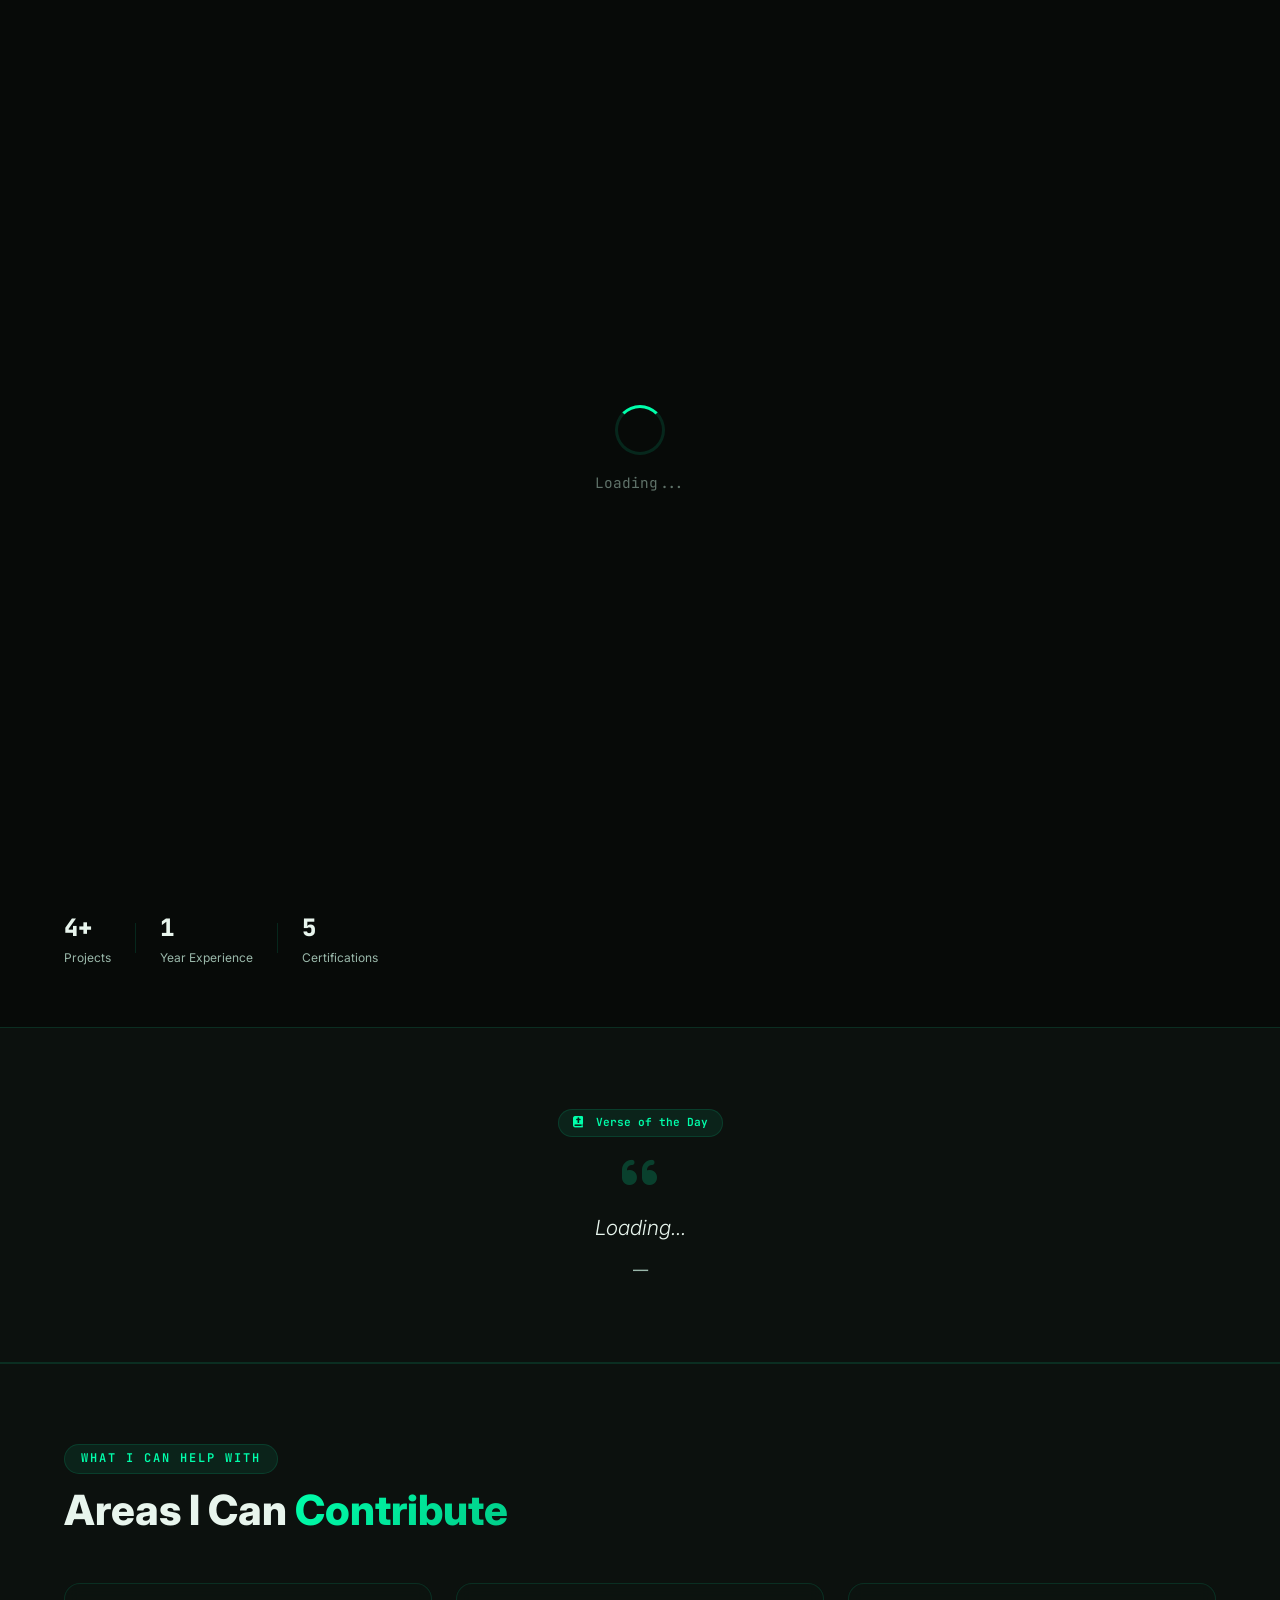
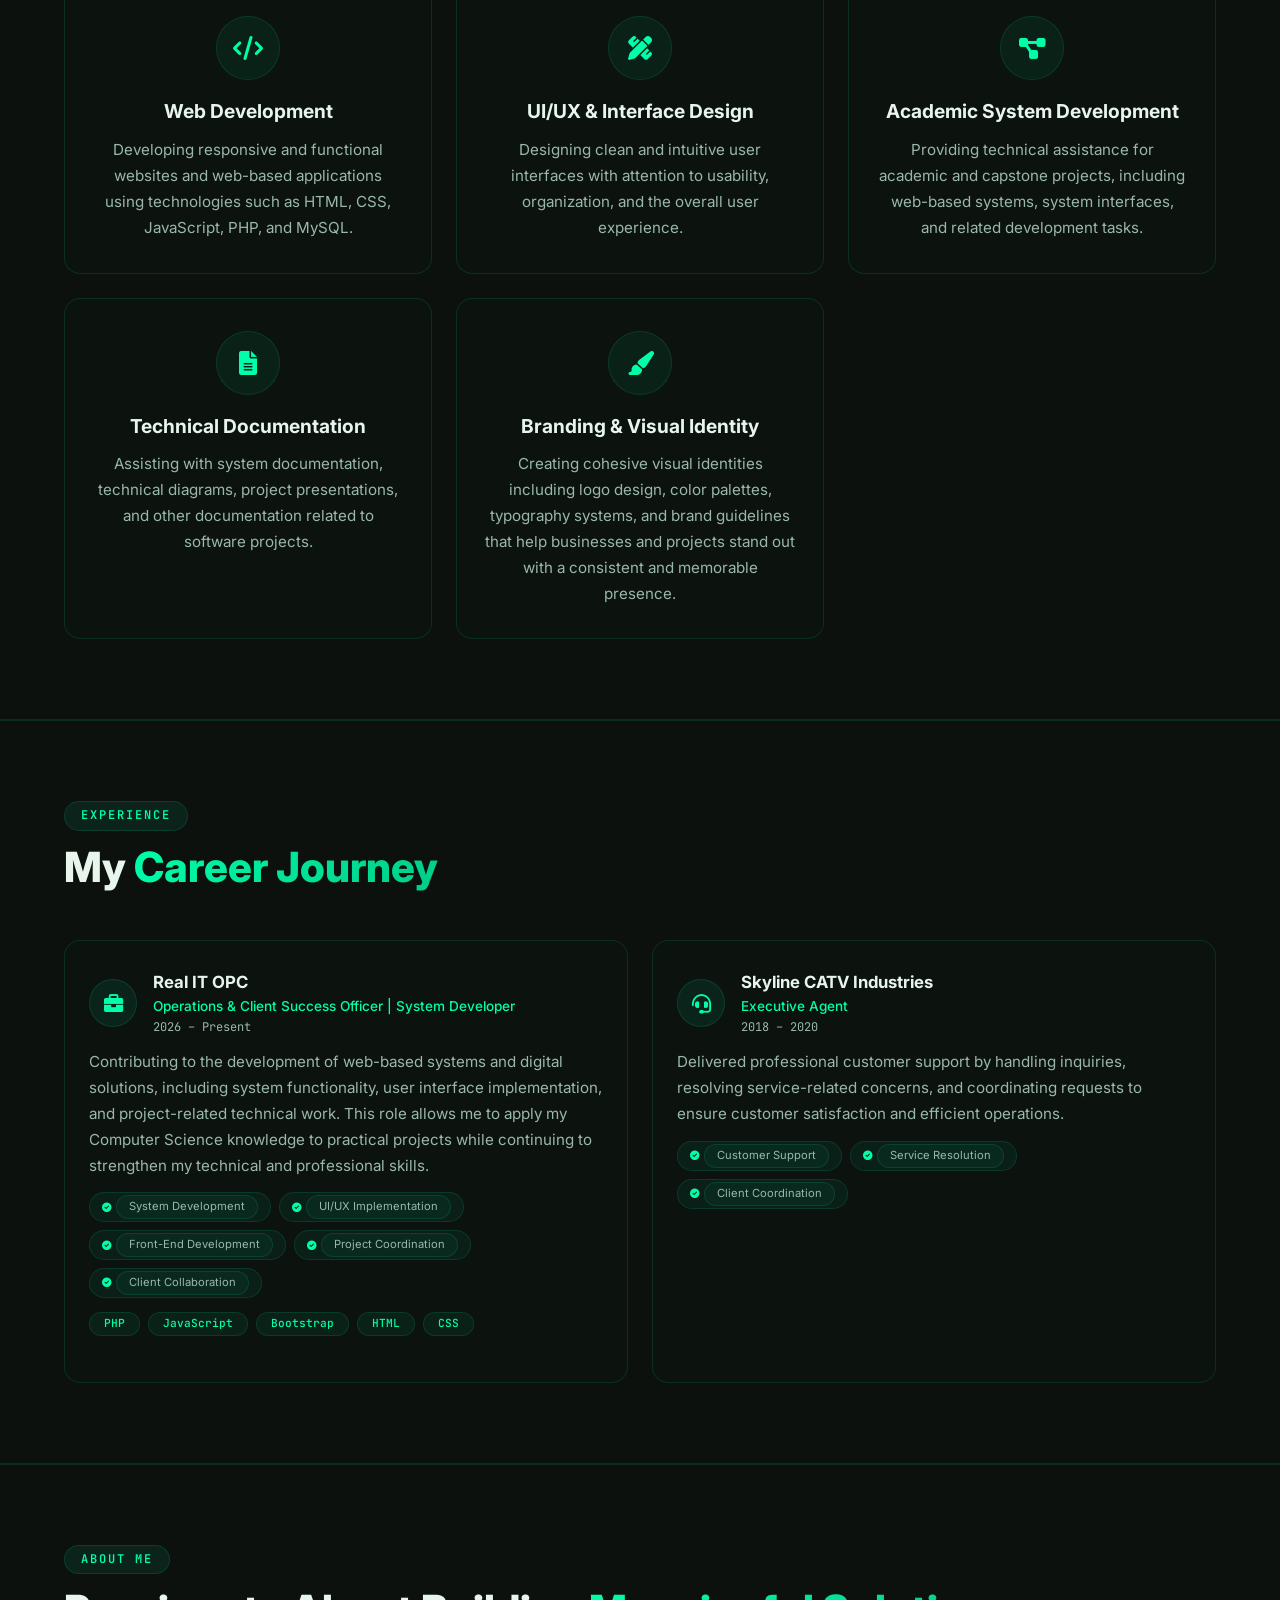
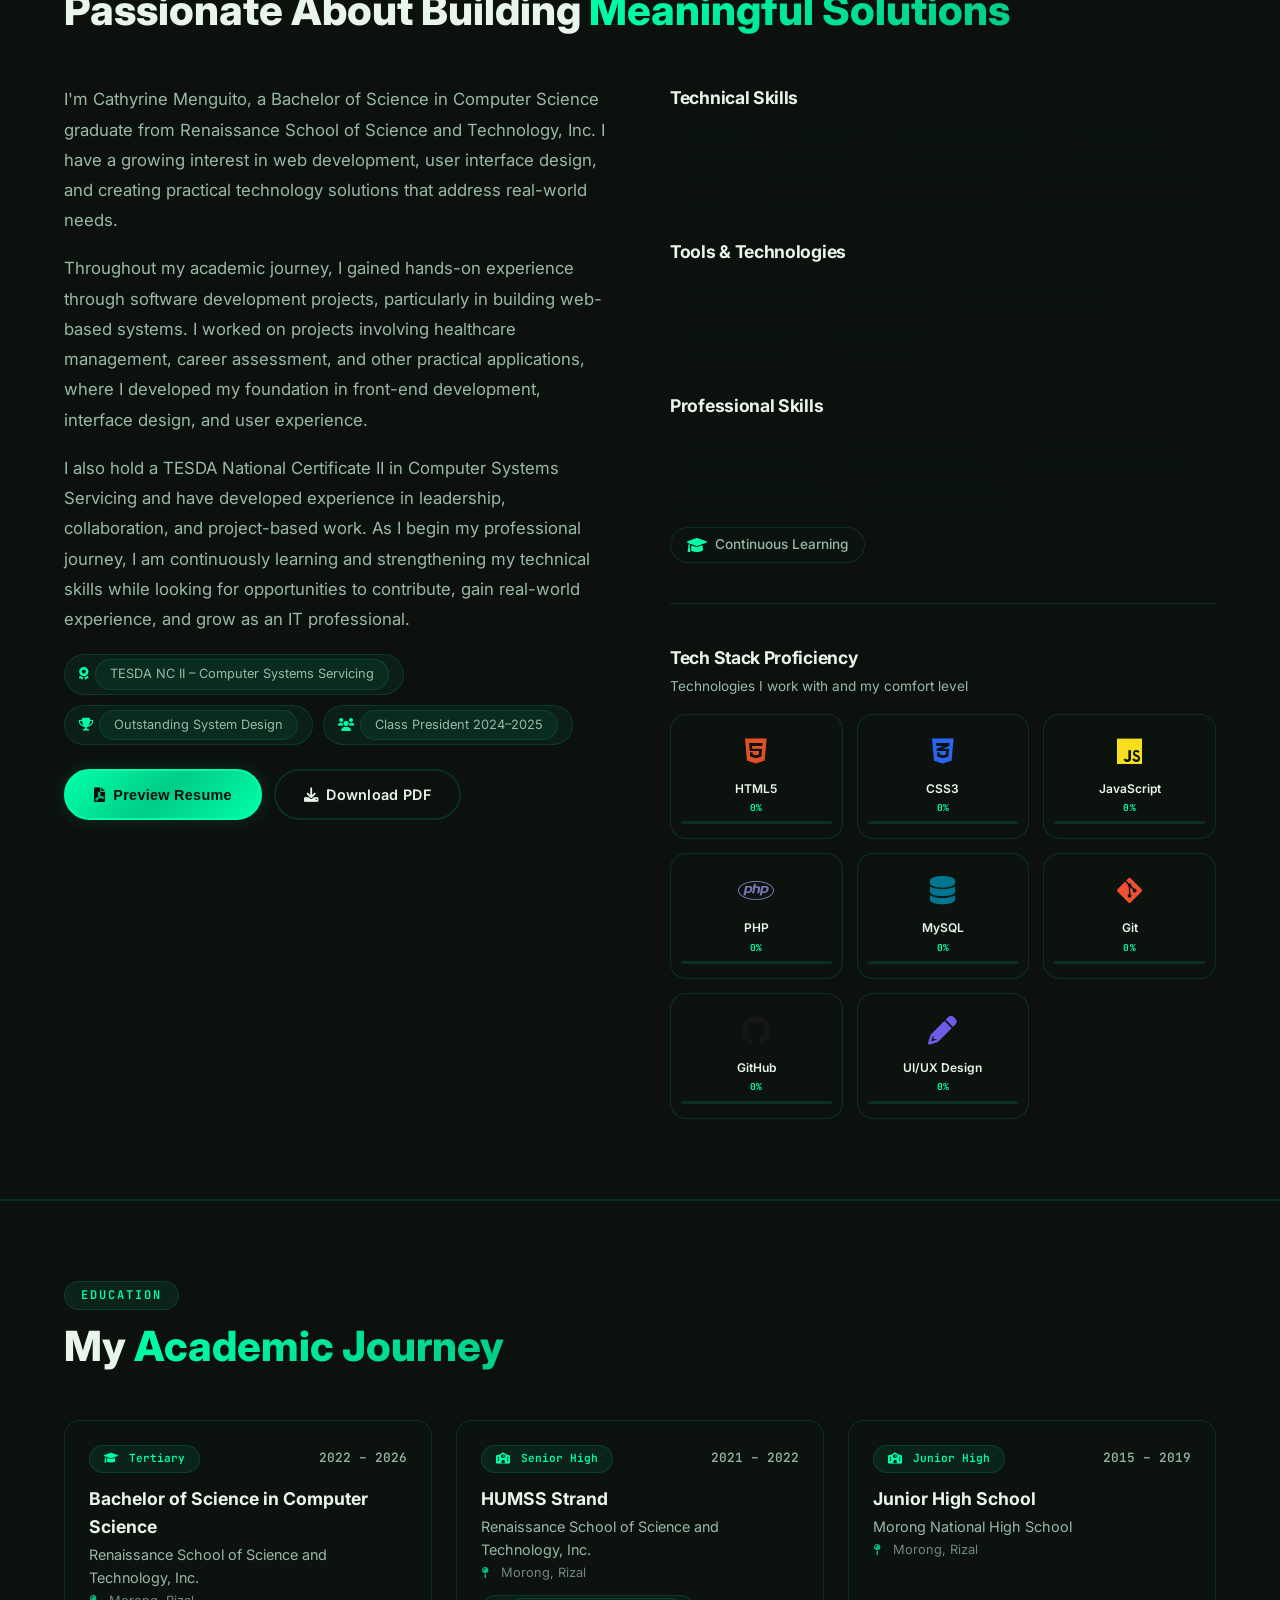
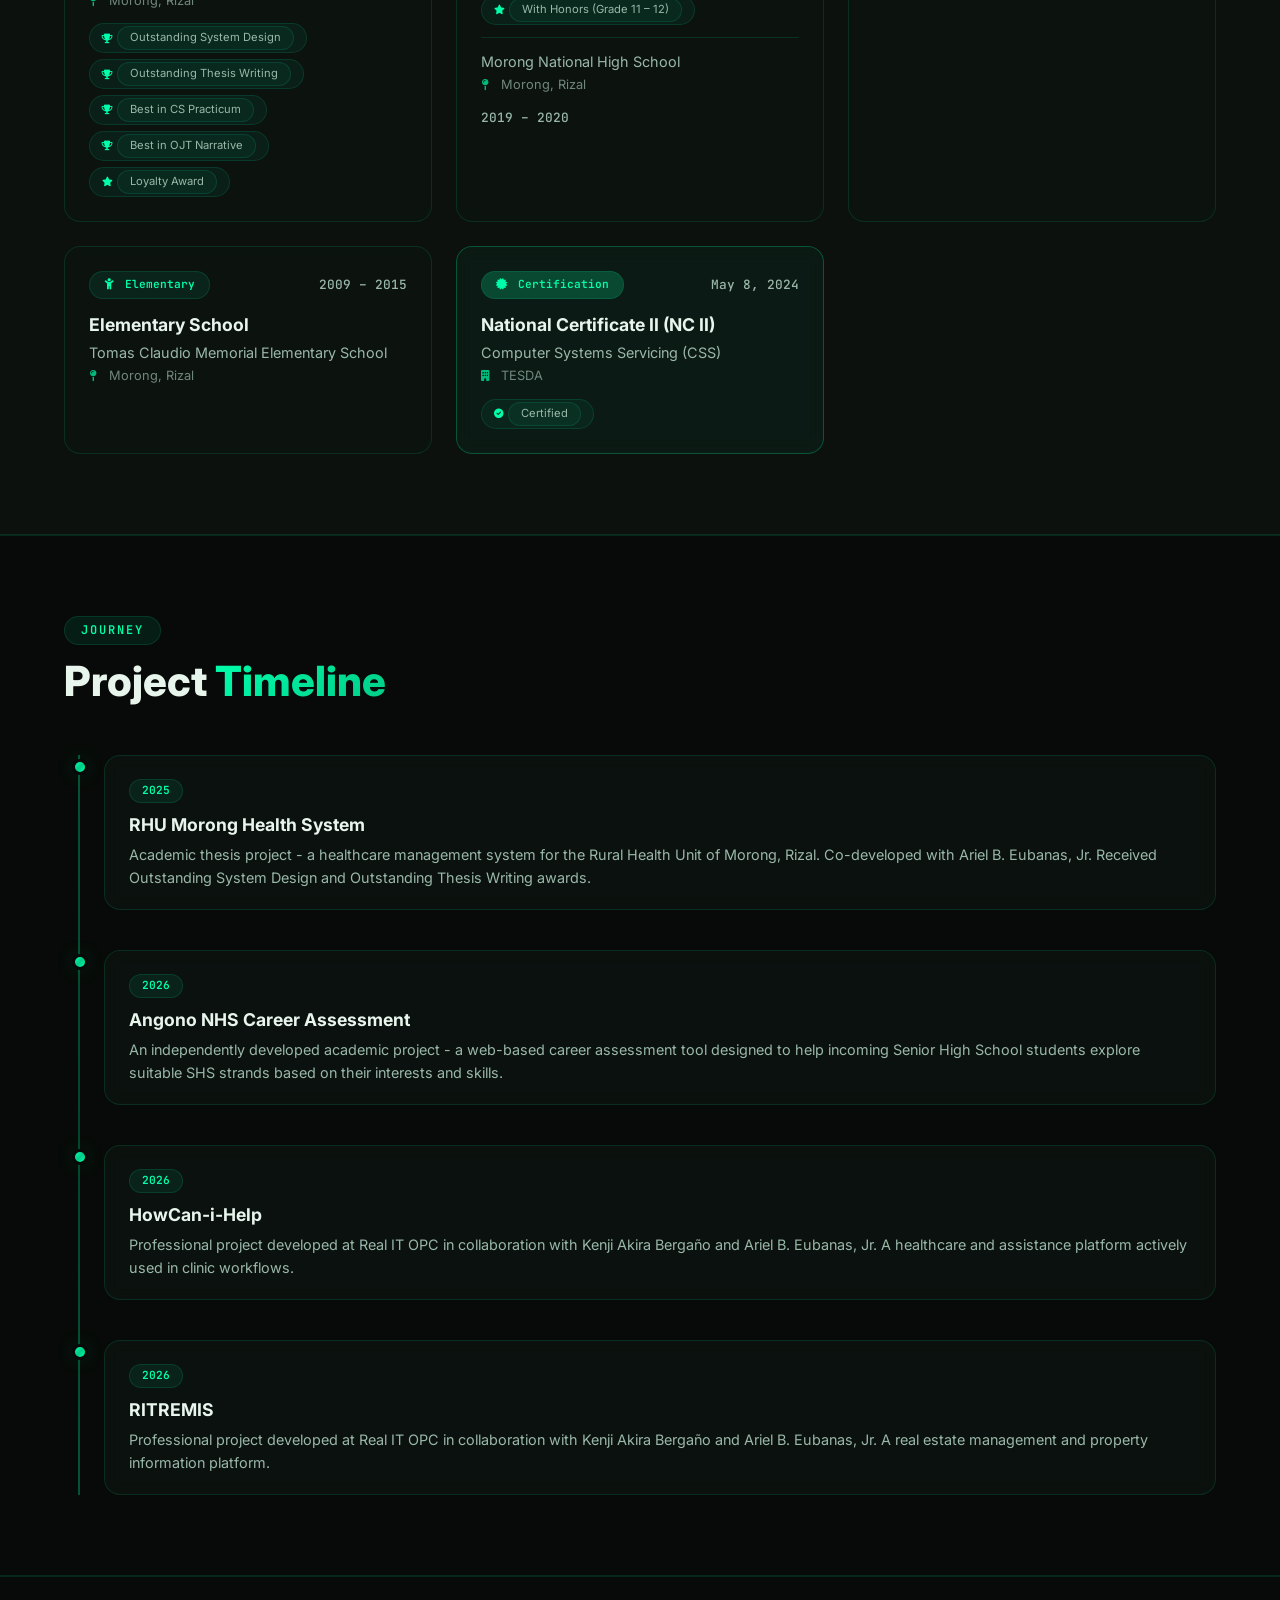
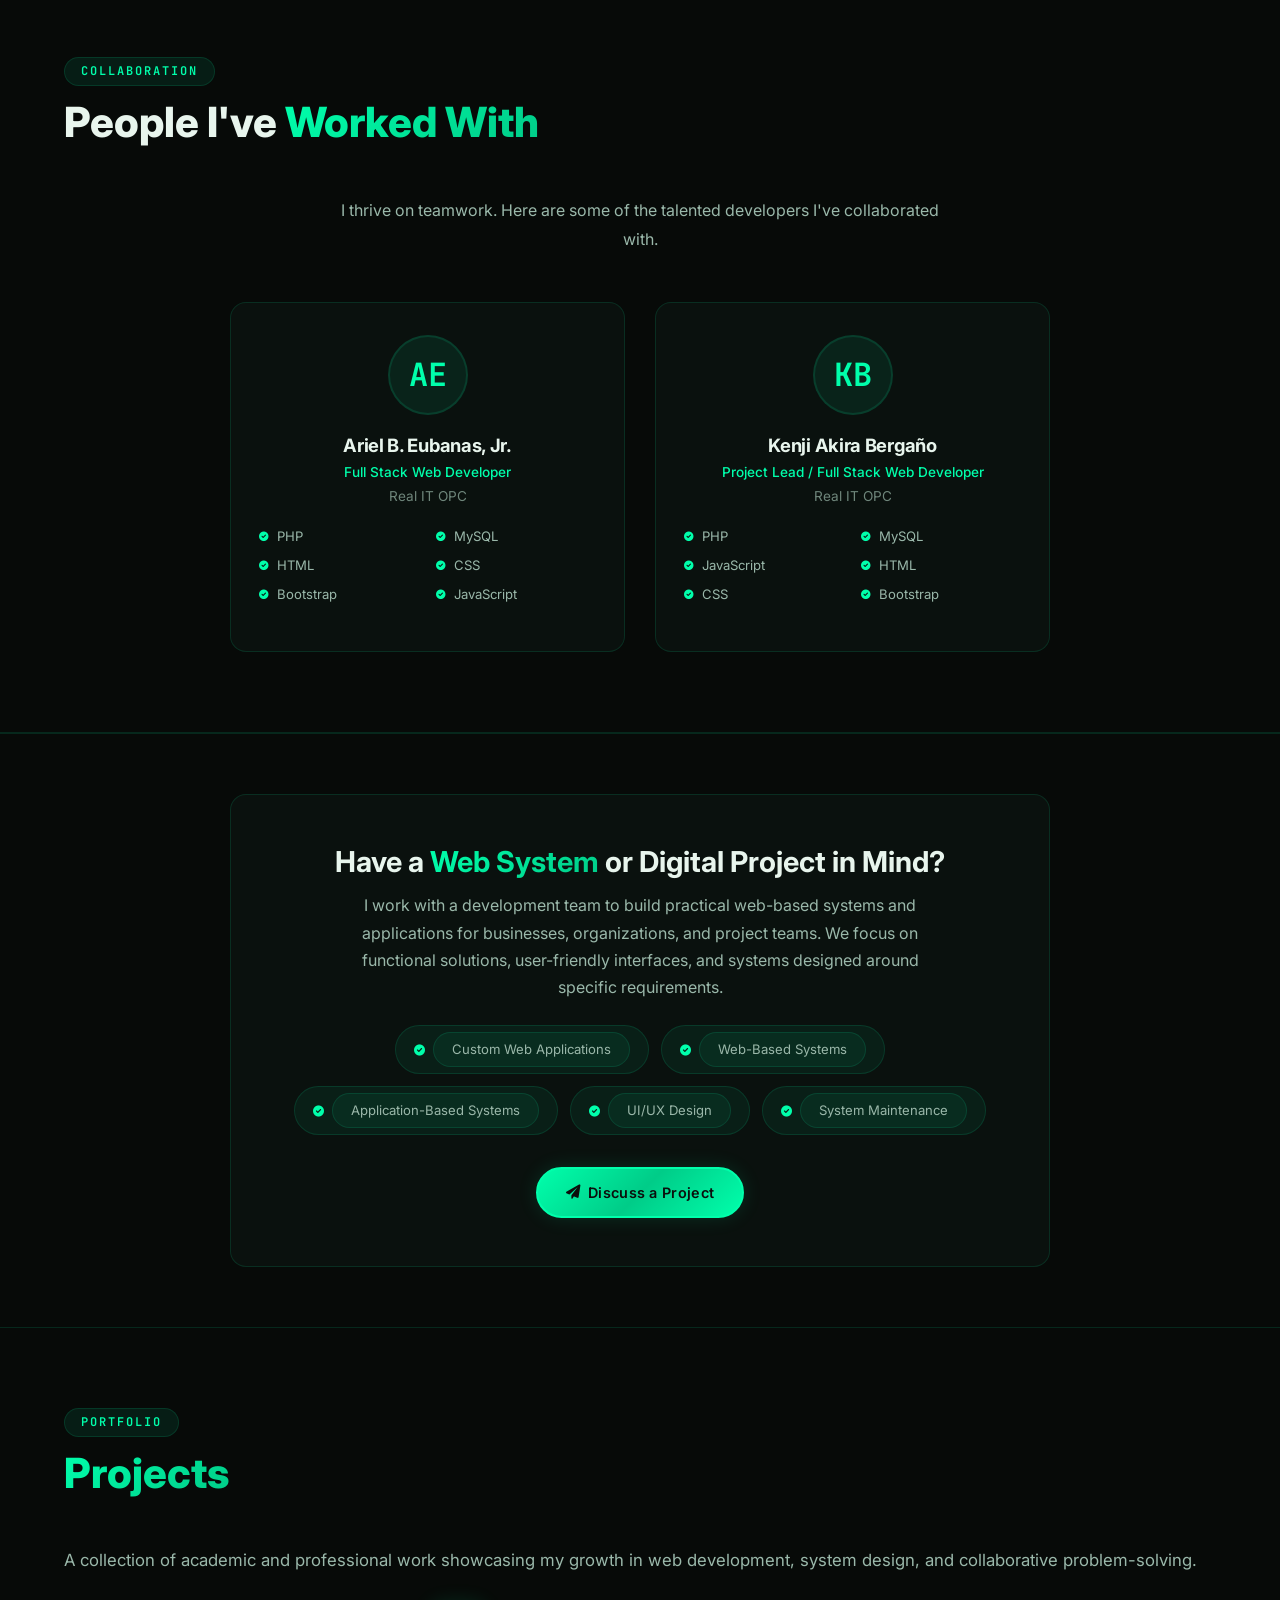
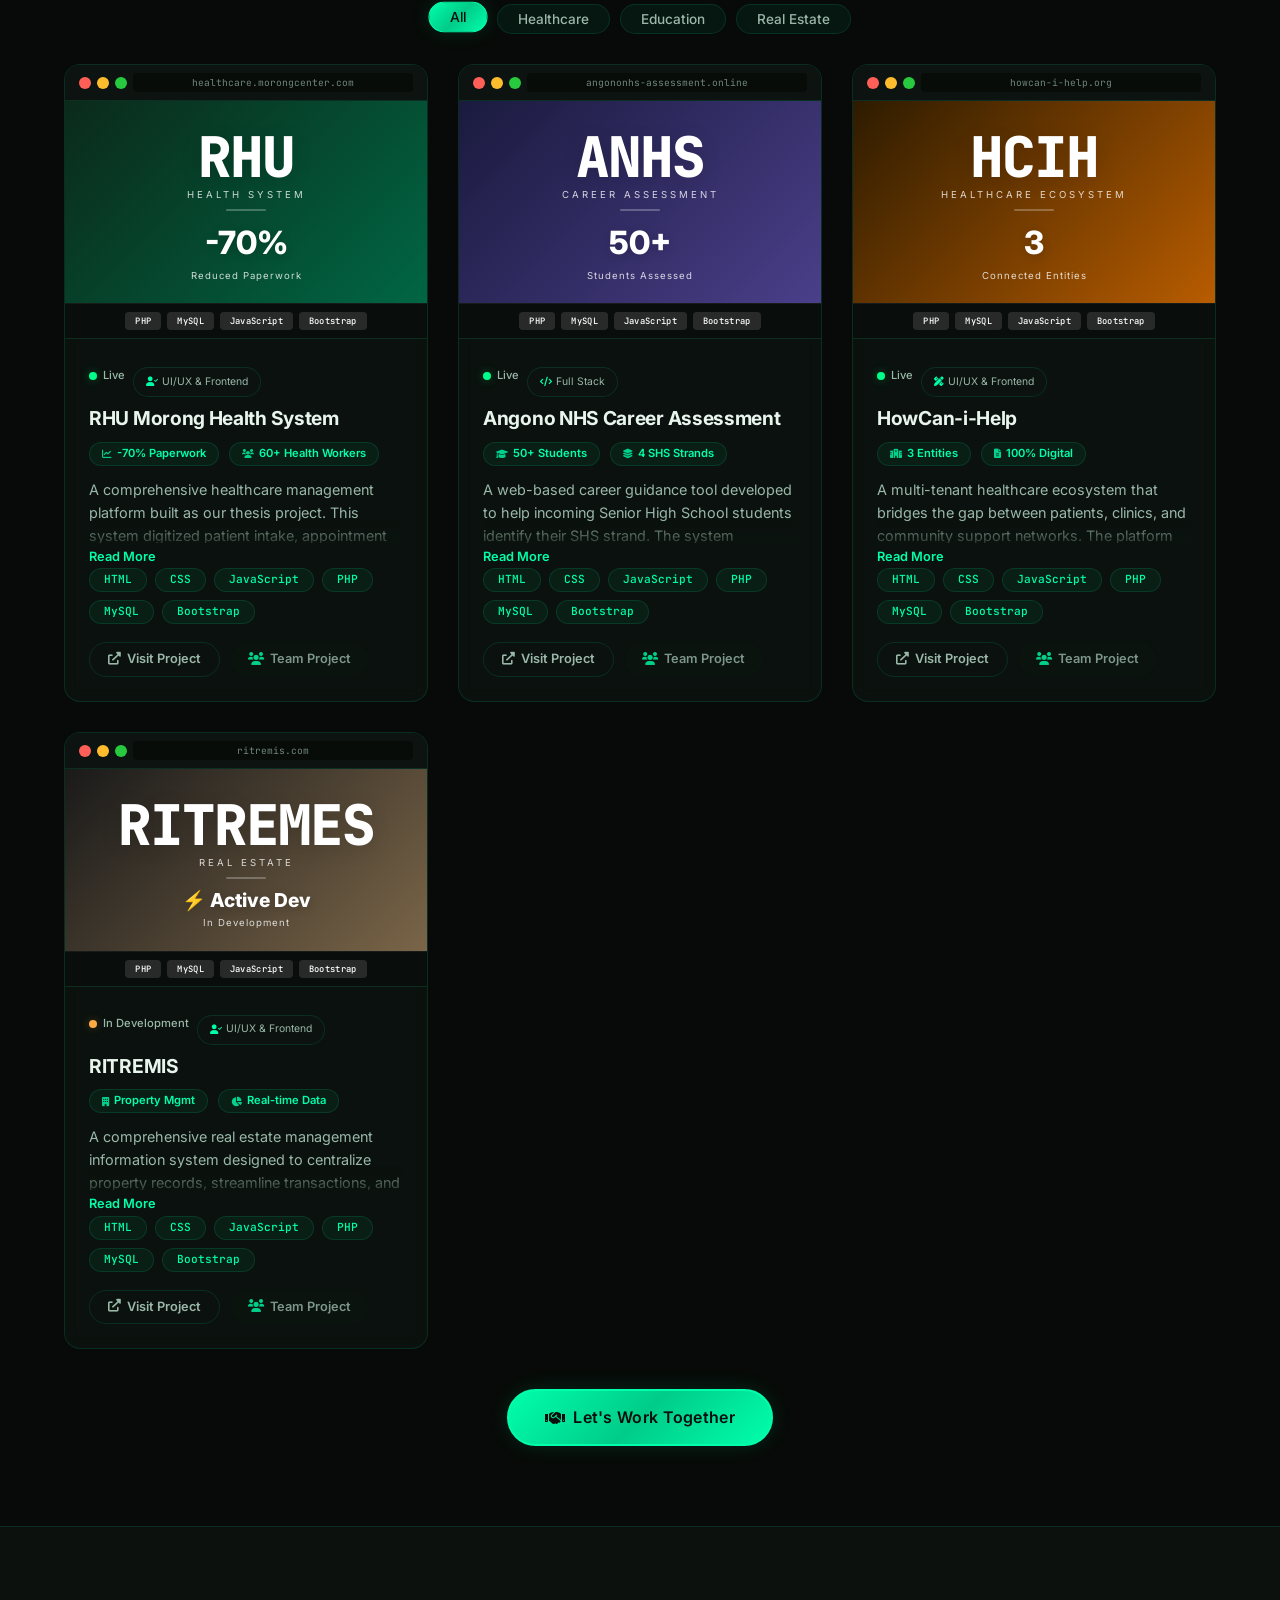
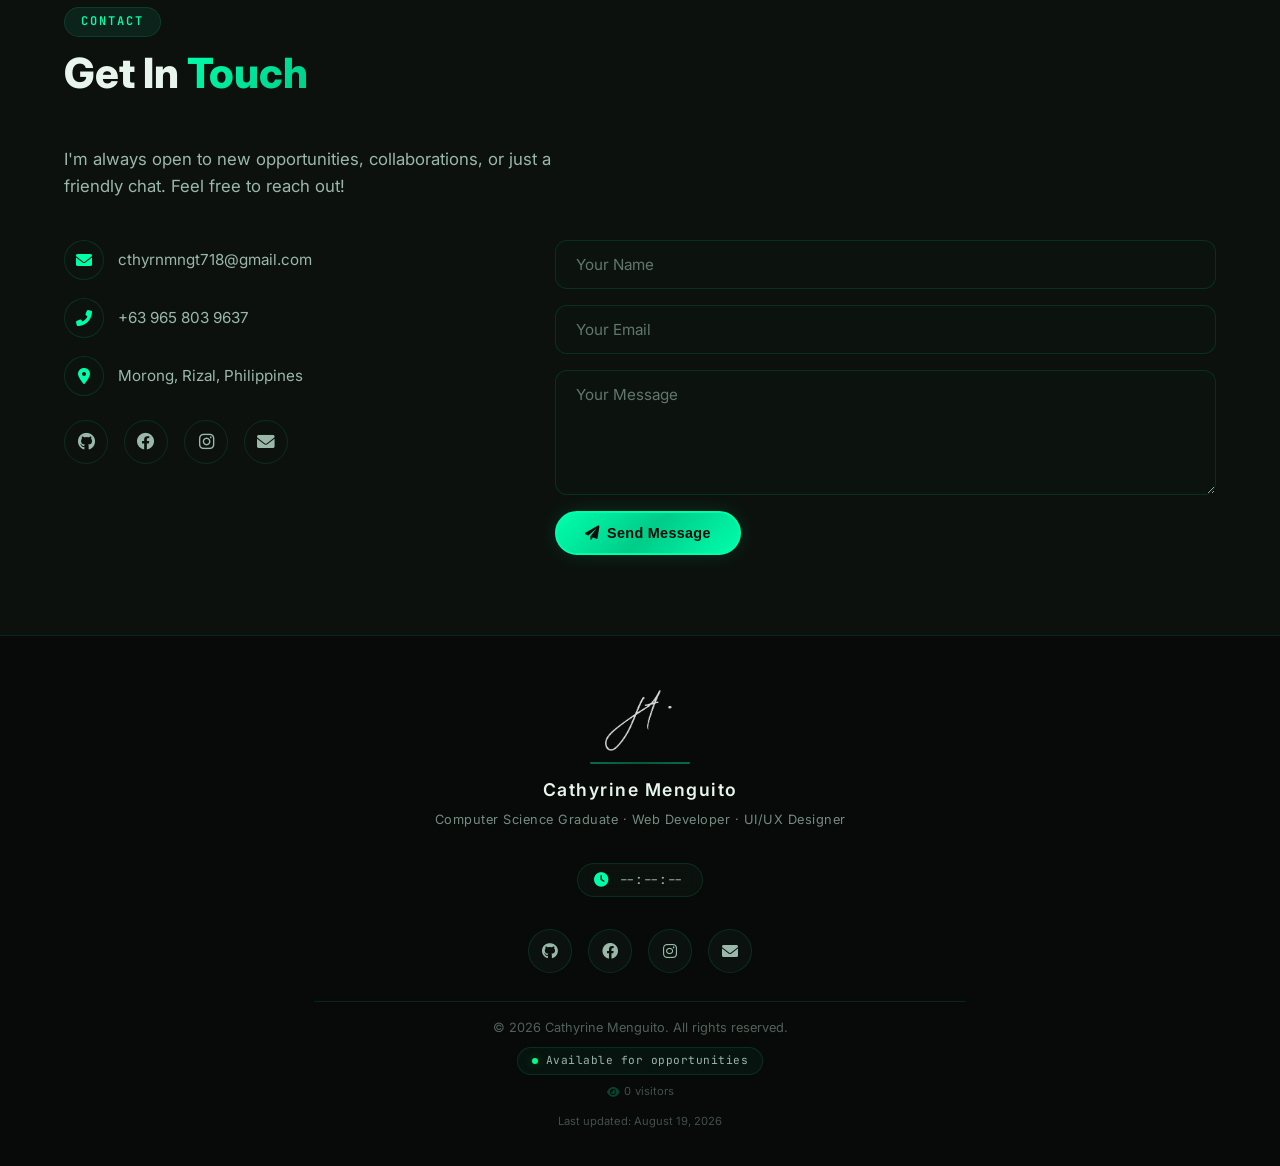
==== commit 77e312e7: "Update index.html" ====
--- a/index.html
+++ b/index.html
@@ -77,7 +77,7 @@
     <!-- Font Awesome -->
     <link rel="stylesheet" href="https://cdnjs.cloudflare.com/ajax/libs/font-awesome/6.0.0-beta3/css/all.min.css" />
 
-    <!-- ===== CUSTOM STYLES ===== -->
+    <!-- ===== CUSTOM STYLES (inline for critical path, rest in external CSS) ===== -->
     <style>
         /* --- Project Thumbnails (Browser Mockup) --- */
         .project-thumbnail {
@@ -1099,7 +1099,7 @@
             </div>
         </section>
 
-        <!-- ========== PROJECTS SECTION (ENHANCED) ========== -->
+        <!-- ========== PROJECTS SECTION ========== -->
         <section id="projects-section">
             <div class="container">
                 <div class="section-header">
@@ -1116,7 +1116,6 @@
                 </div>
 
                 <div class="project-grid">
-
                     <!-- PROJECT 1: RHU Morong -->
                     <div class="project-card" data-category="healthcare php" data-tilt>
                         <div class="project-thumbnail">
@@ -1335,8 +1334,7 @@
                             </div>
                         </div>
                     </div>
-
-                </div><!-- end project-grid -->
+                </div>
 
                 <div class="center-btn" style="margin-top:40px;">
                     <a href="#contact" class="btn btn-primary" aria-label="Let's work together" style="font-size:1rem; padding:14px 36px;">
--- a/style.css
+++ b/style.css
@@ -4030,3 +4030,25 @@
 .service-card p {
     flex: 1;
 }
+/* ============================================
+   SKILL PERCENTAGE COUNTER
+   ============================================ */
+.tech-stack-item .skill-percentage {
+    font-weight: 700;
+    color: var(--mint-primary);
+    transition: all 0.3s ease;
+}
+
+.tech-level-bar .fill {
+    transition: width 1.2s cubic-bezier(0.2, 0.9, 0.3, 1);
+}
+
+/* ============================================
+   LAST UPDATED
+   ============================================ */
+.last-updated {
+    font-size: 0.7rem;
+    color: var(--text-secondary);
+    opacity: 0.4;
+    margin-top: 4px;
+}
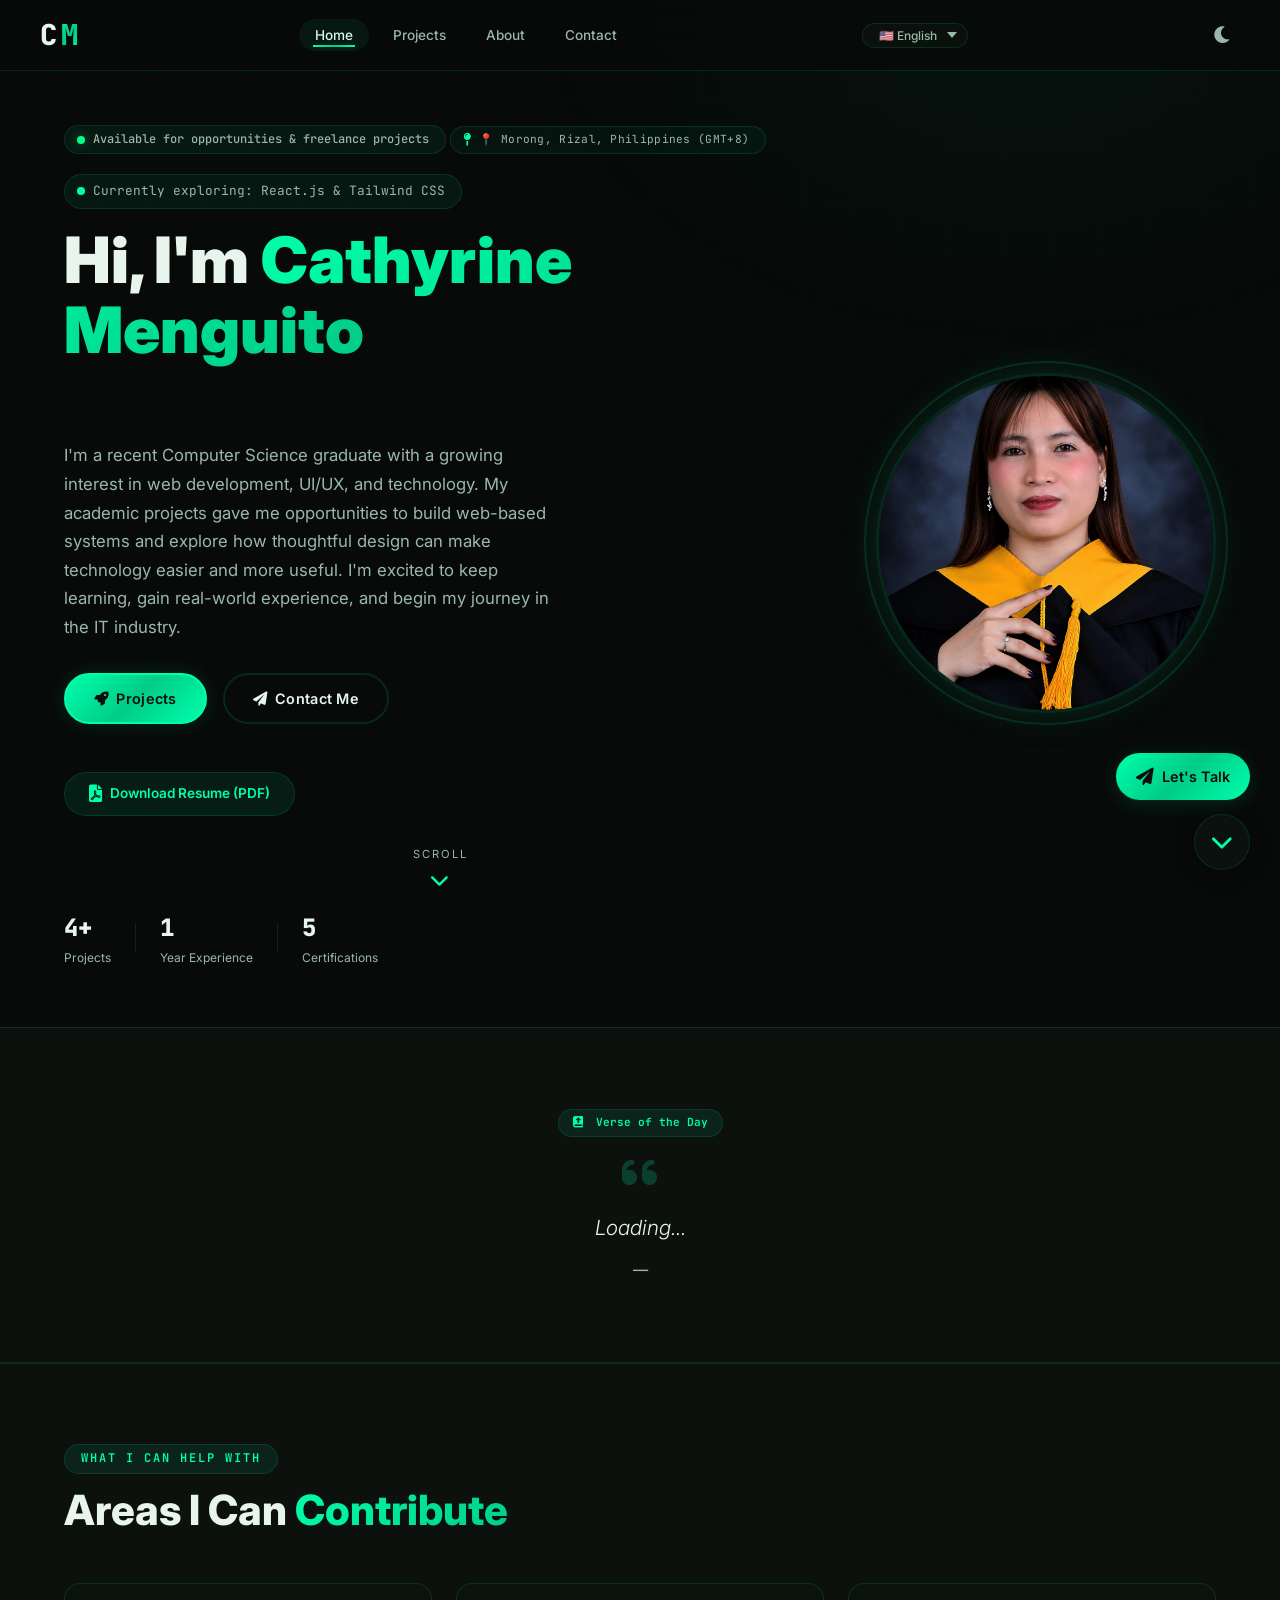
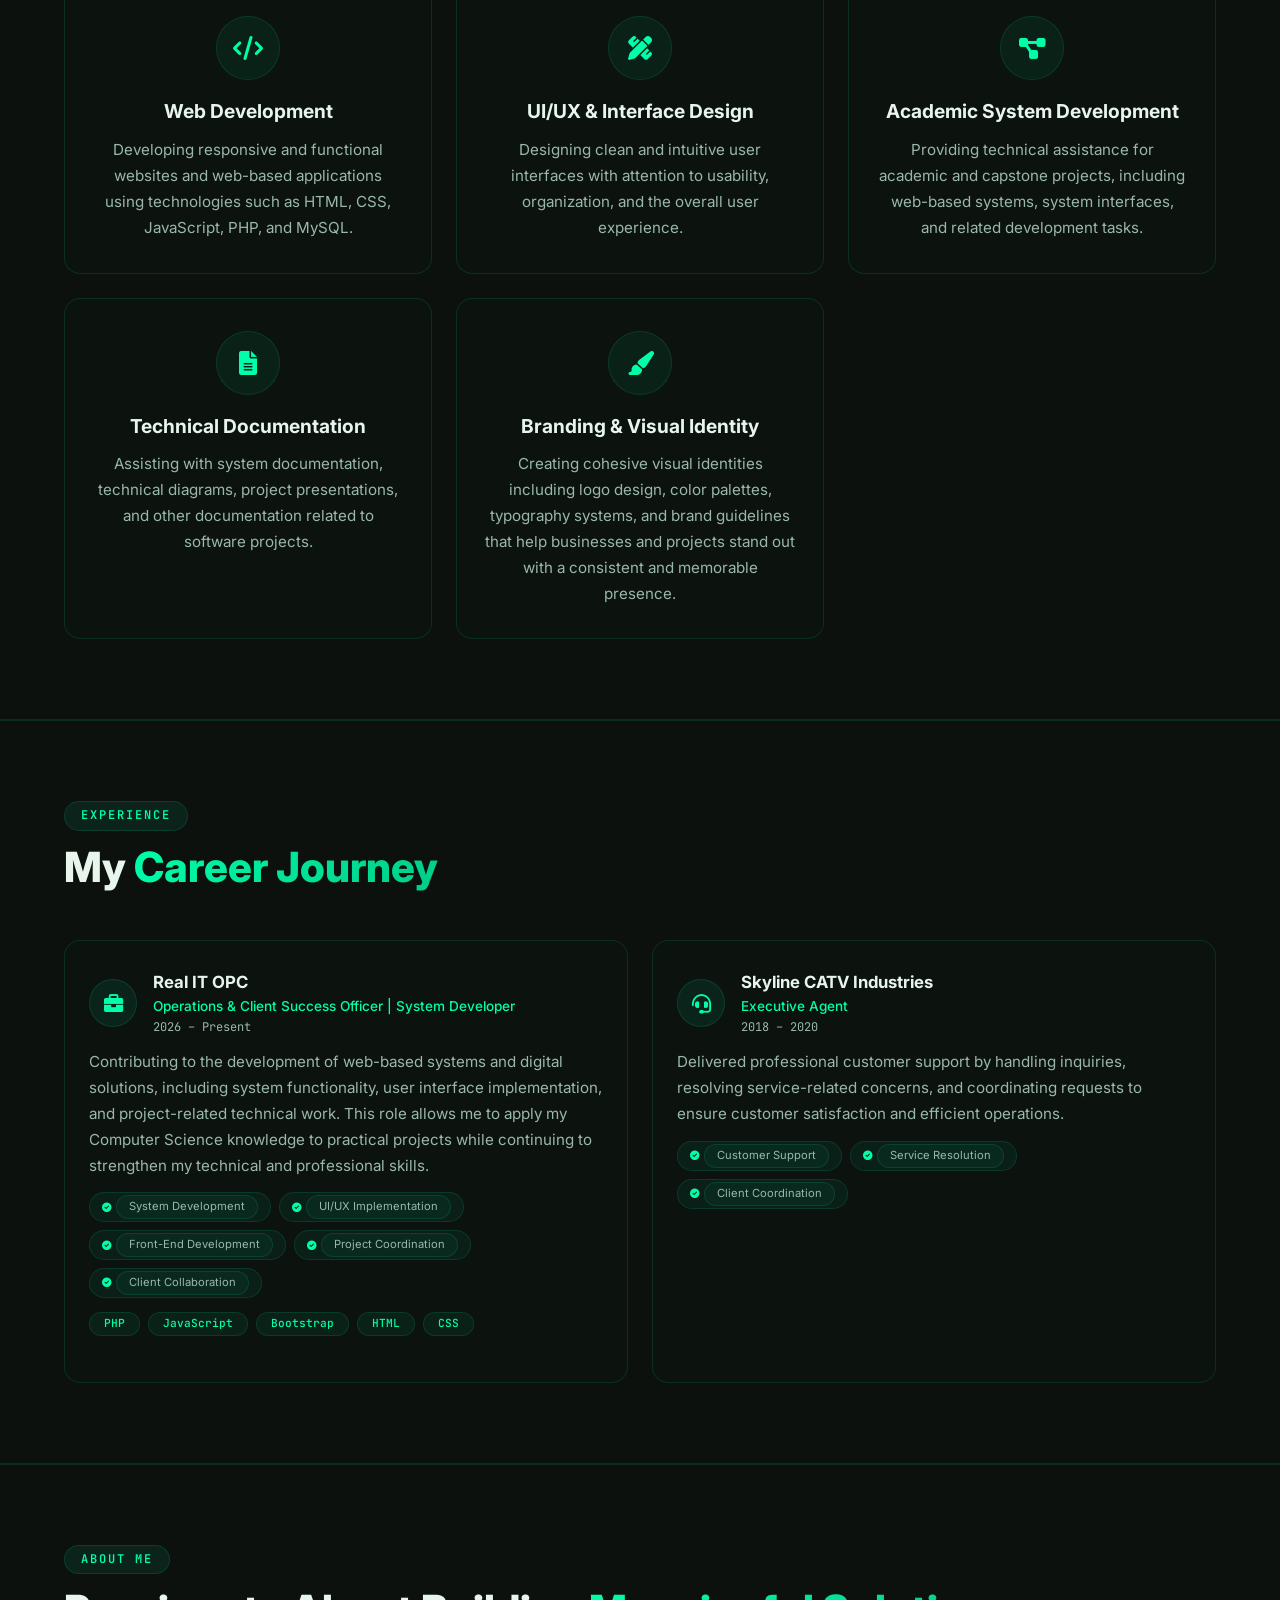
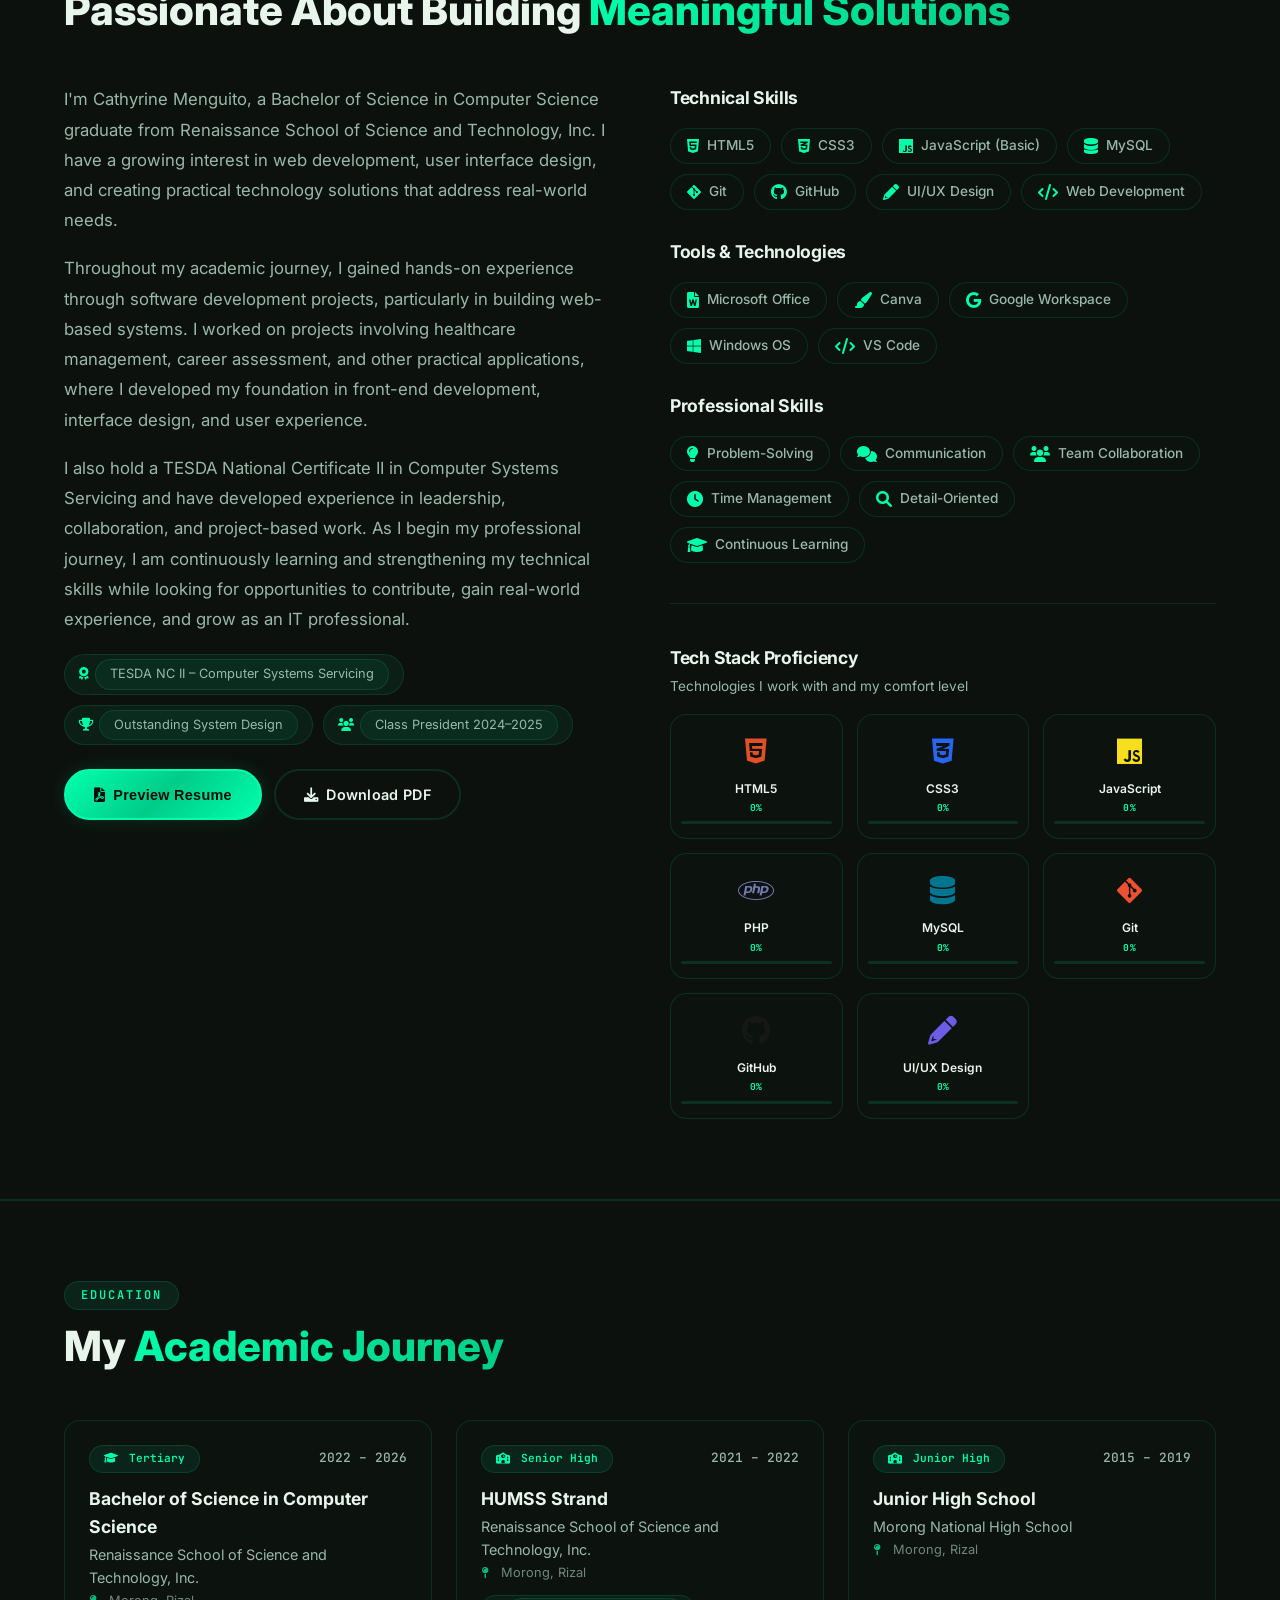
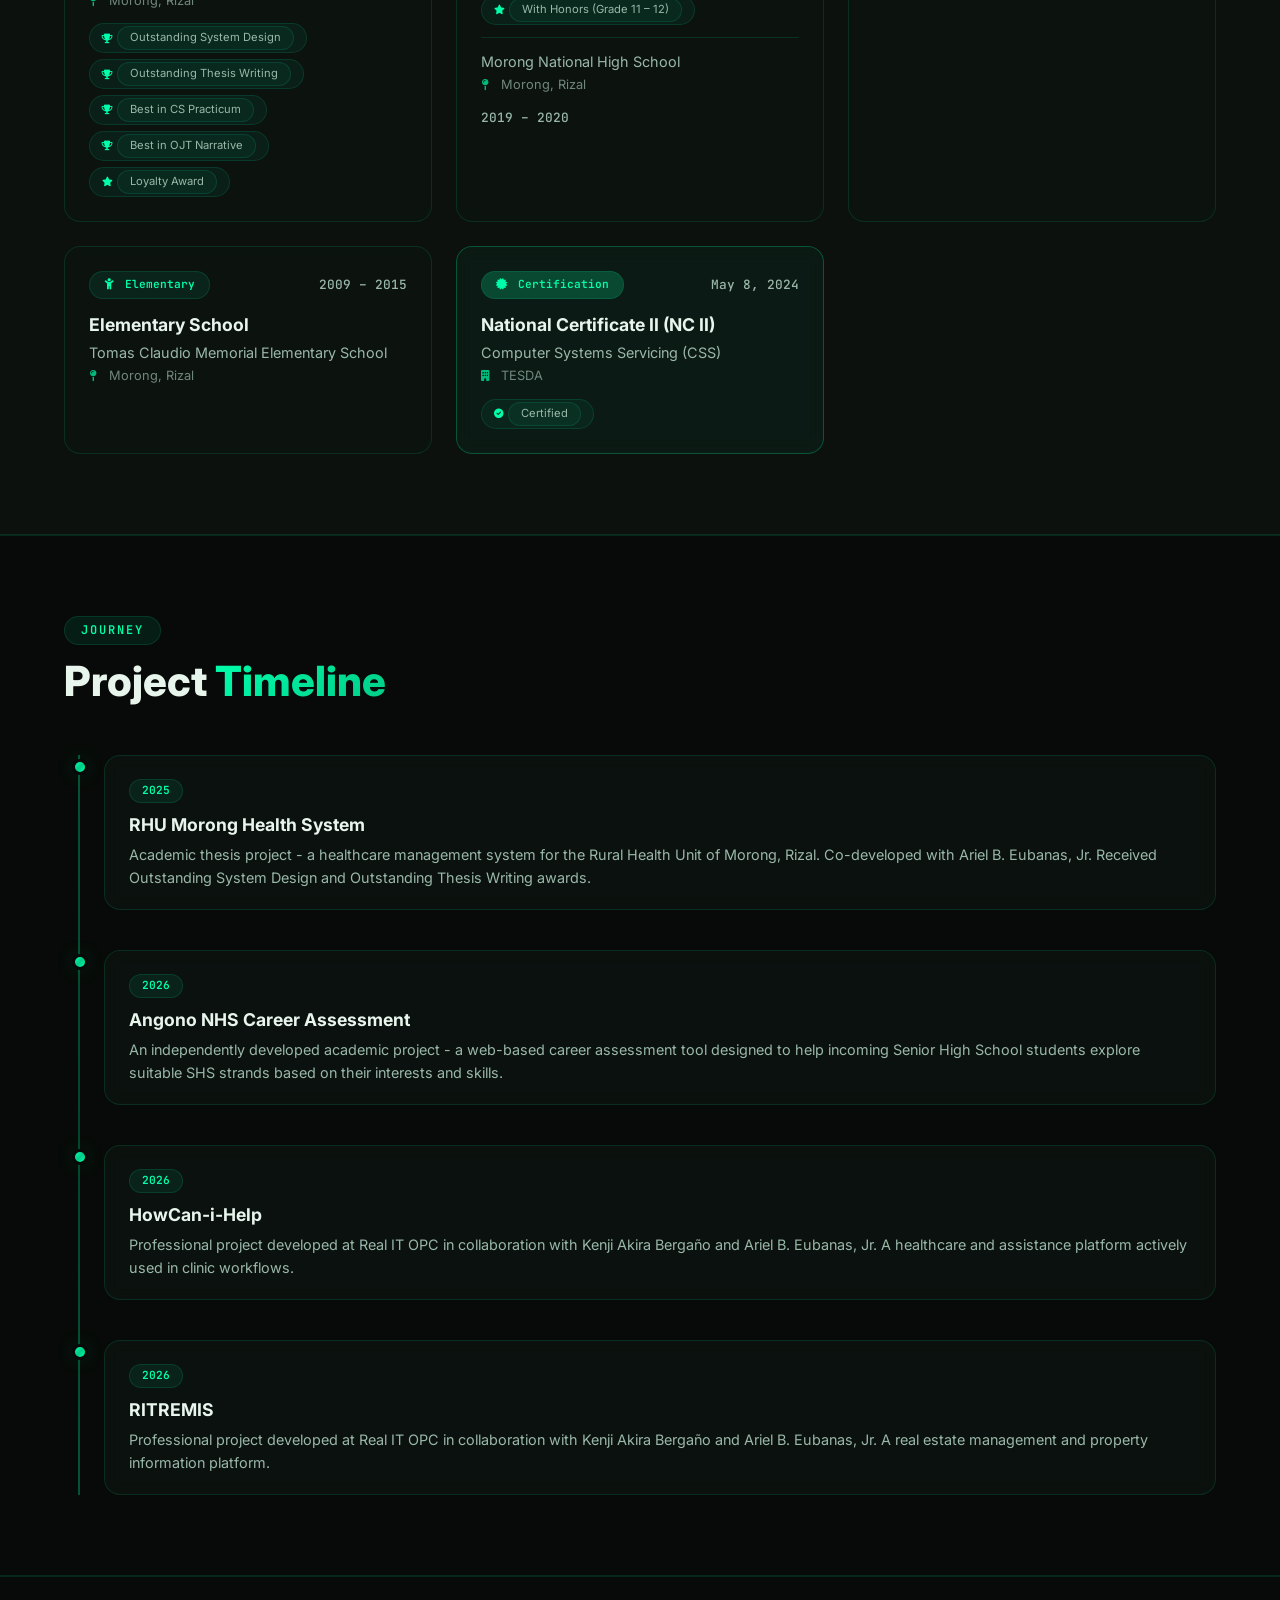
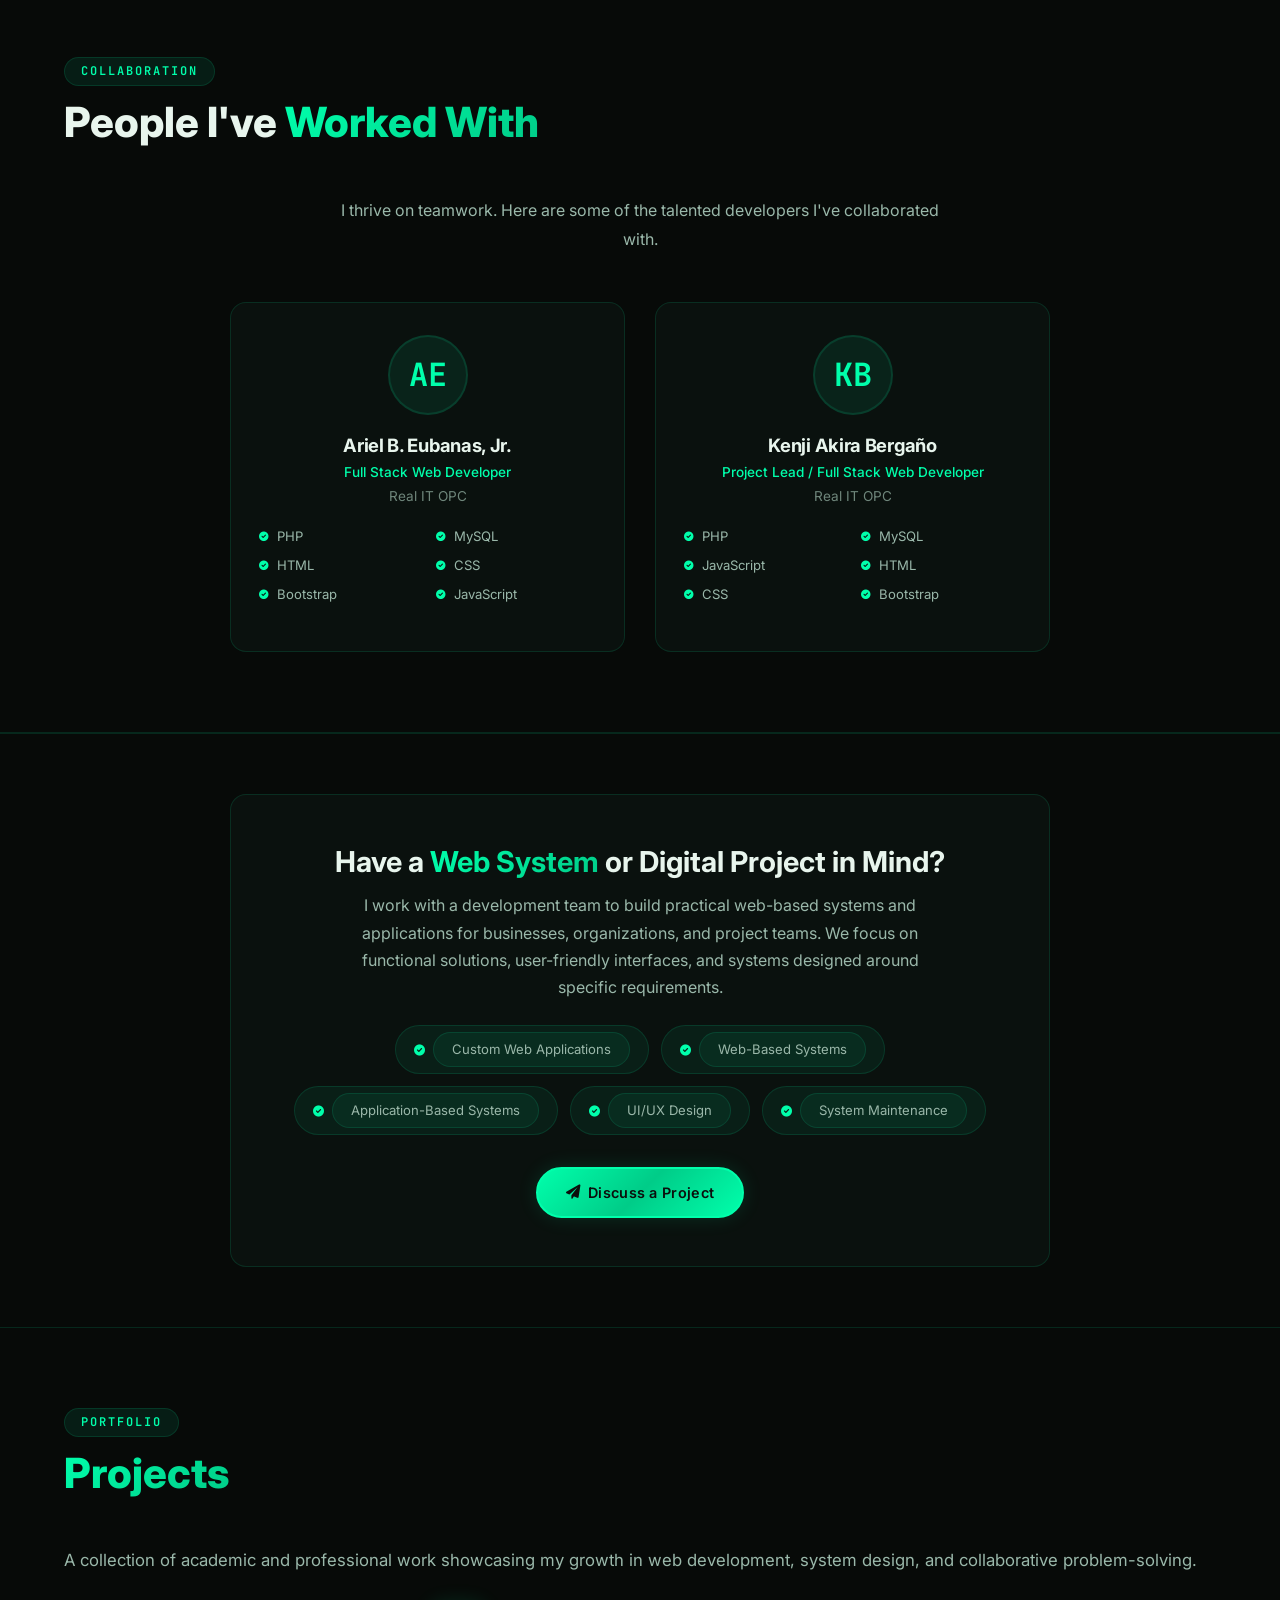
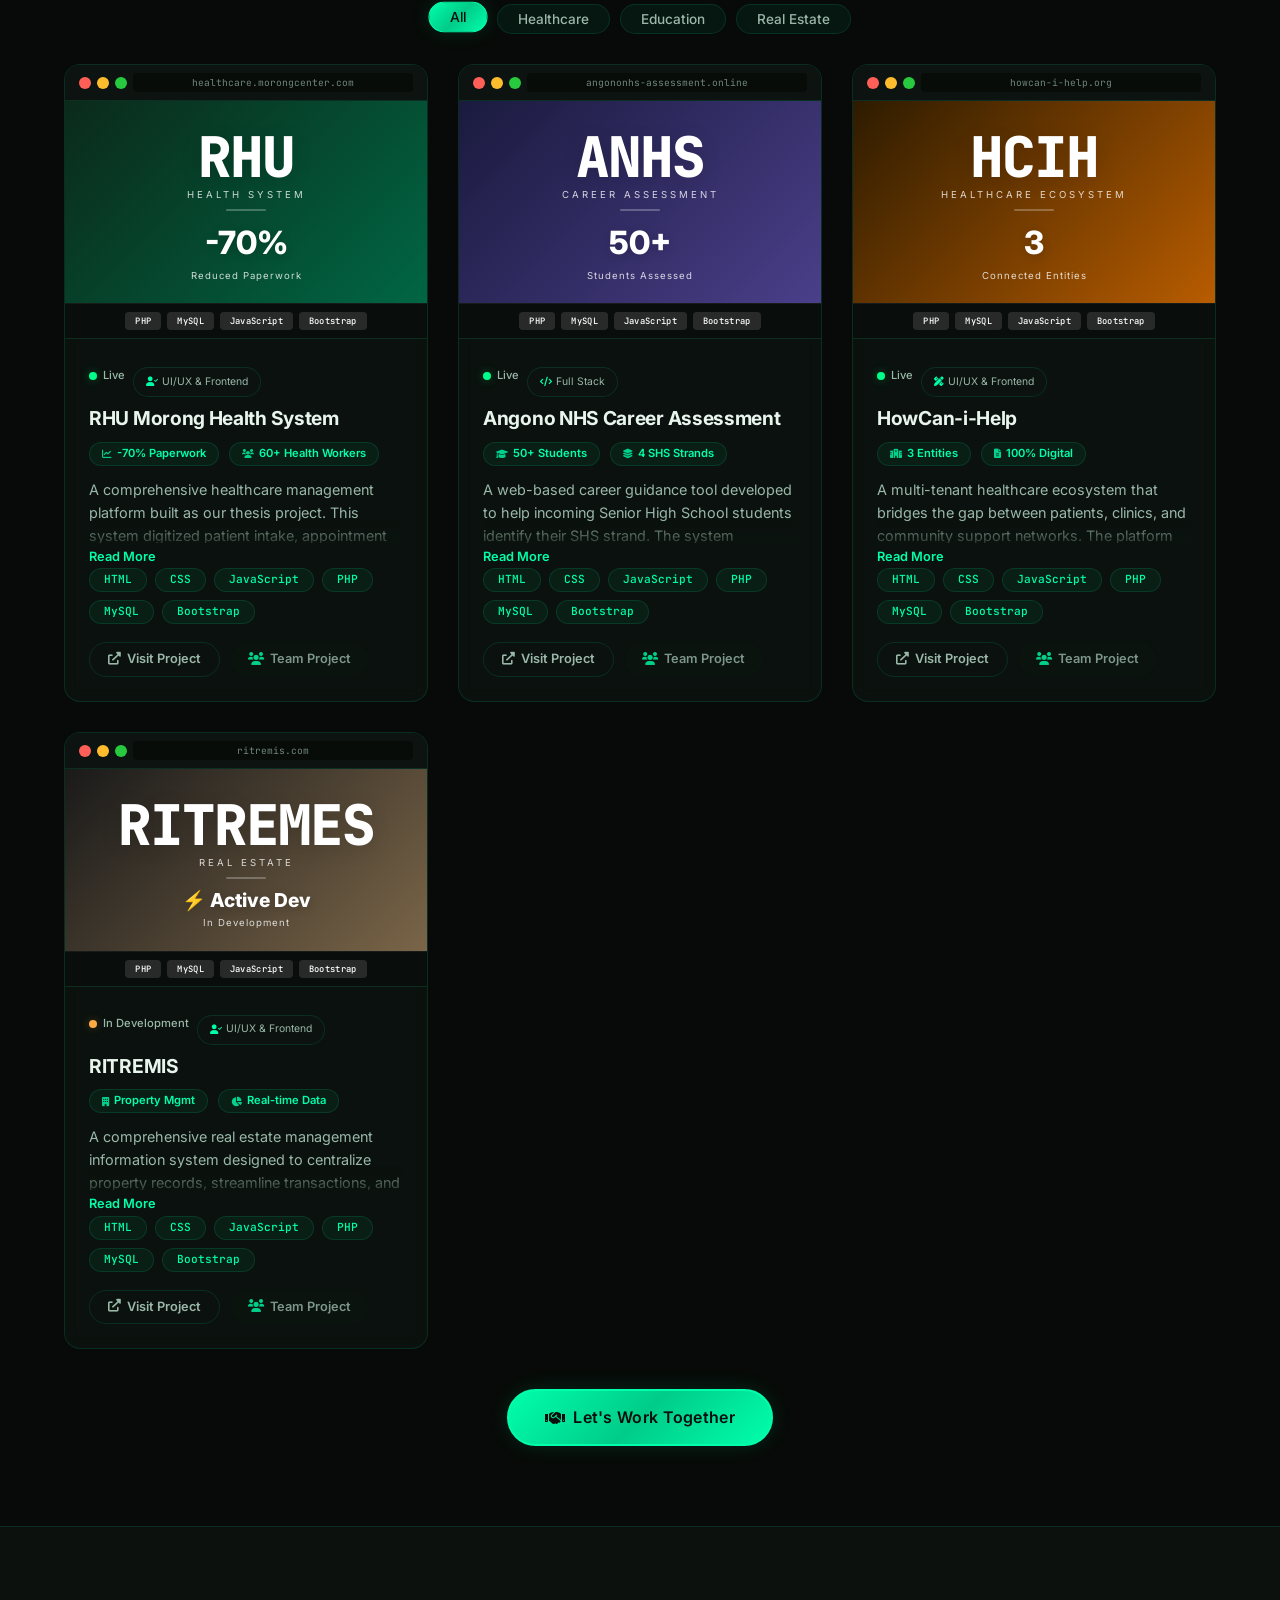
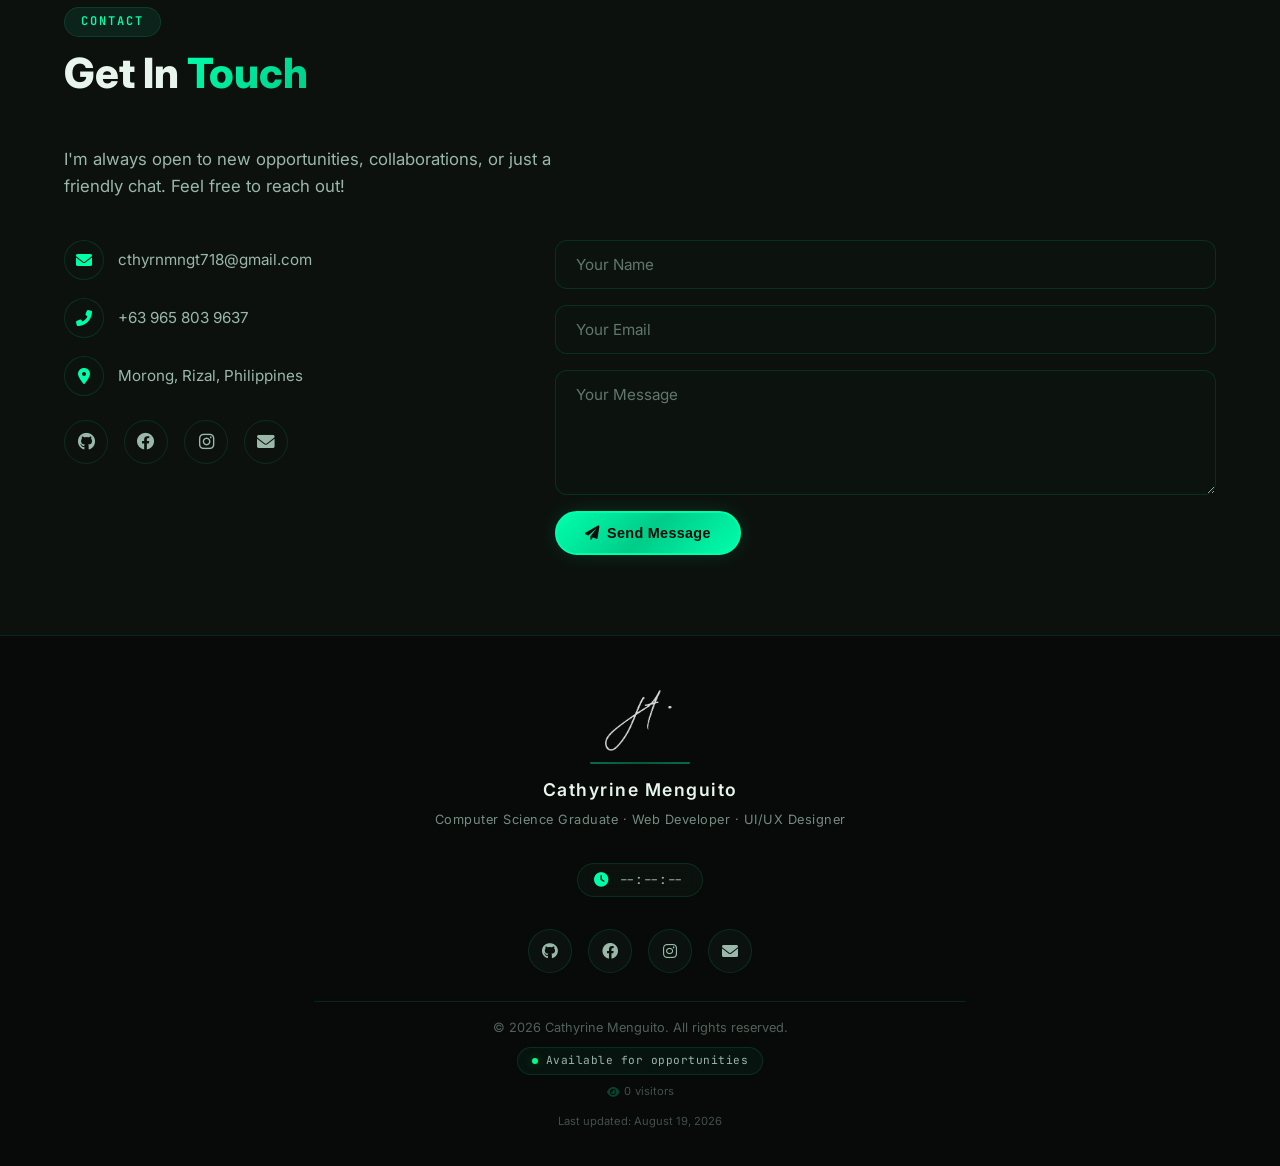
==== commit 92de3058: "Update index.html" ====
--- a/index.html
+++ b/index.html
@@ -77,7 +77,7 @@
     <!-- Font Awesome -->
     <link rel="stylesheet" href="https://cdnjs.cloudflare.com/ajax/libs/font-awesome/6.0.0-beta3/css/all.min.css" />
 
-    <!-- ===== CUSTOM STYLES (inline for critical path, rest in external CSS) ===== -->
+    <!-- ===== CUSTOM STYLES ===== -->
     <style>
         /* --- Project Thumbnails (Browser Mockup) --- */
         .project-thumbnail {
@@ -593,6 +593,19 @@
         <div class="loader-spinner"></div>
         <p class="loader-text" data-i18n="loader_text">Loading...</p>
     </div>
+
+    <!-- ===== EMERGENCY LOADER FALLBACK (hides loader even if script.js fails) ===== -->
+    <script>
+        (function() {
+            var loader = document.getElementById('page-loader');
+            if (loader) {
+                setTimeout(function() {
+                    loader.classList.add('hidden');
+                    console.log('⚠️ Loader hidden by fallback (script.js may not have loaded)');
+                }, 3000);
+            }
+        })();
+    </script>
 
     <!-- ========== PARTICLES CANVAS ========== -->
     <canvas id="particles-canvas"></canvas>
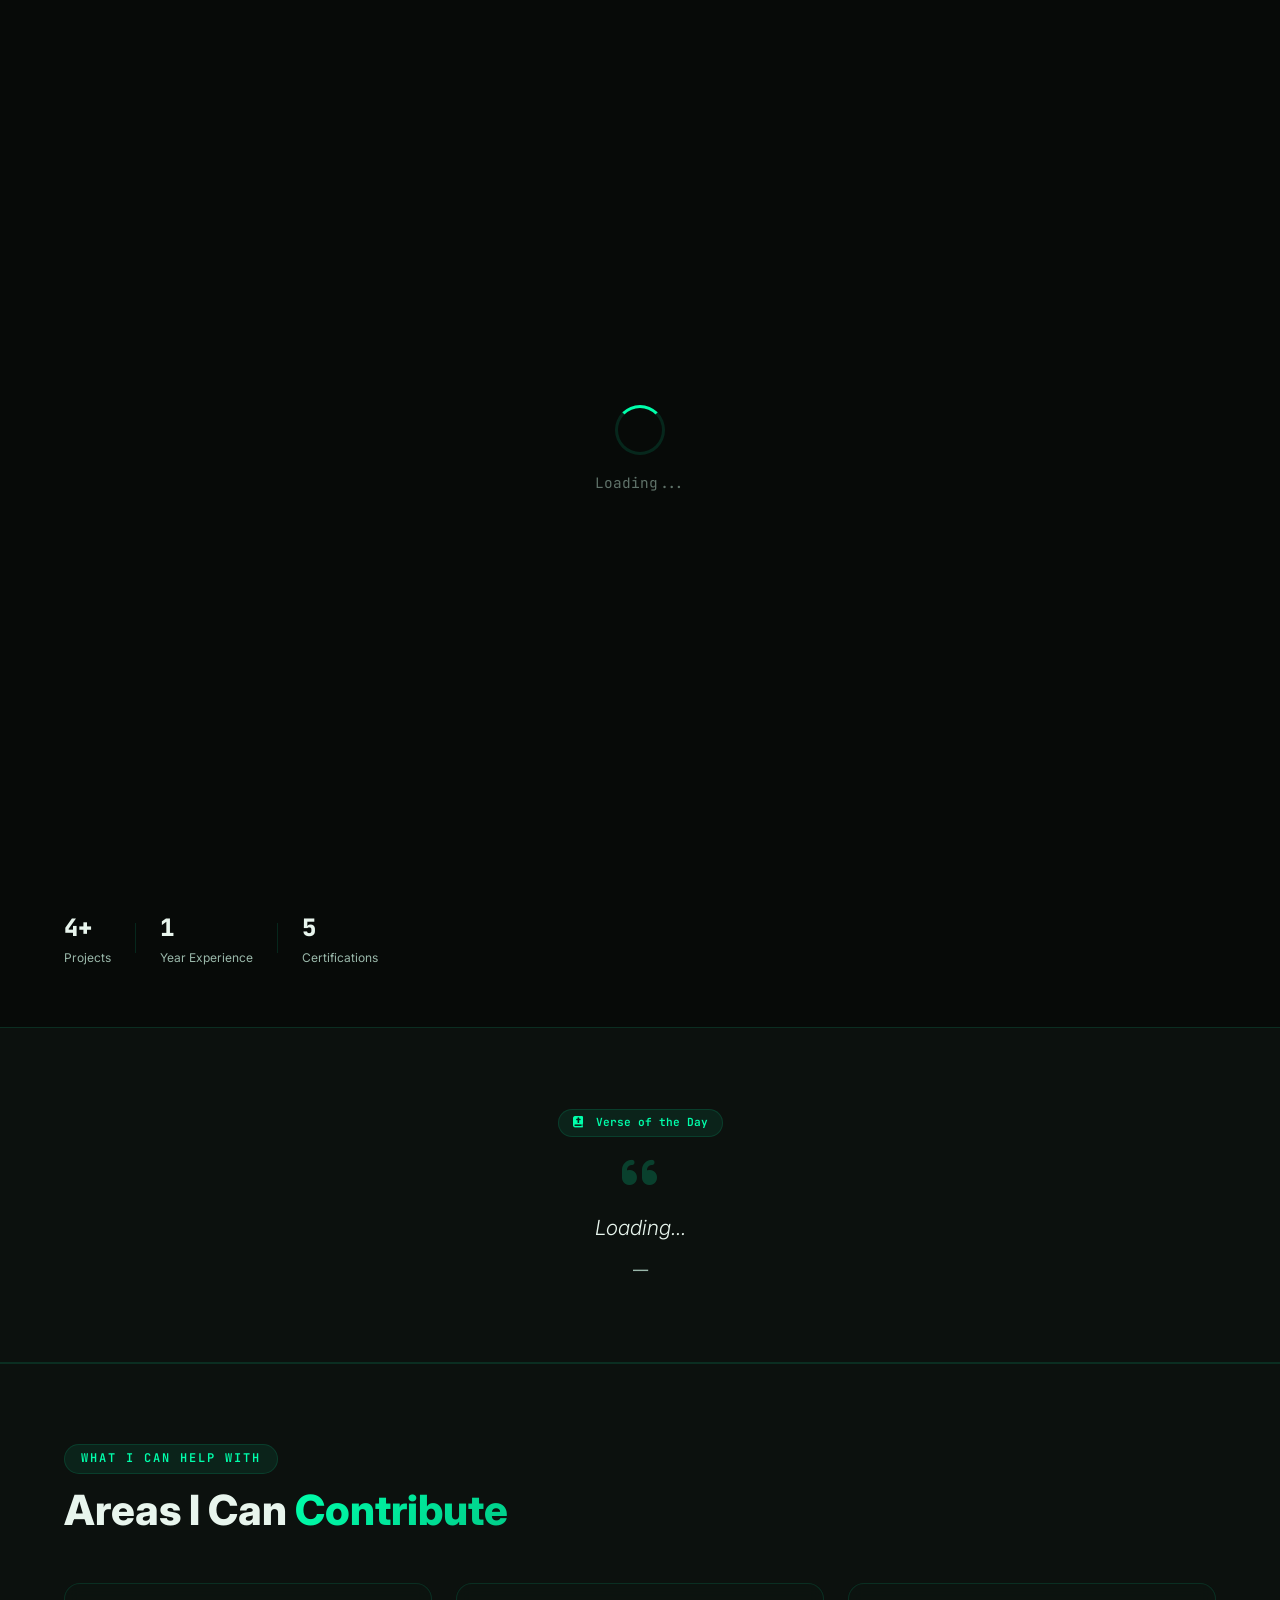
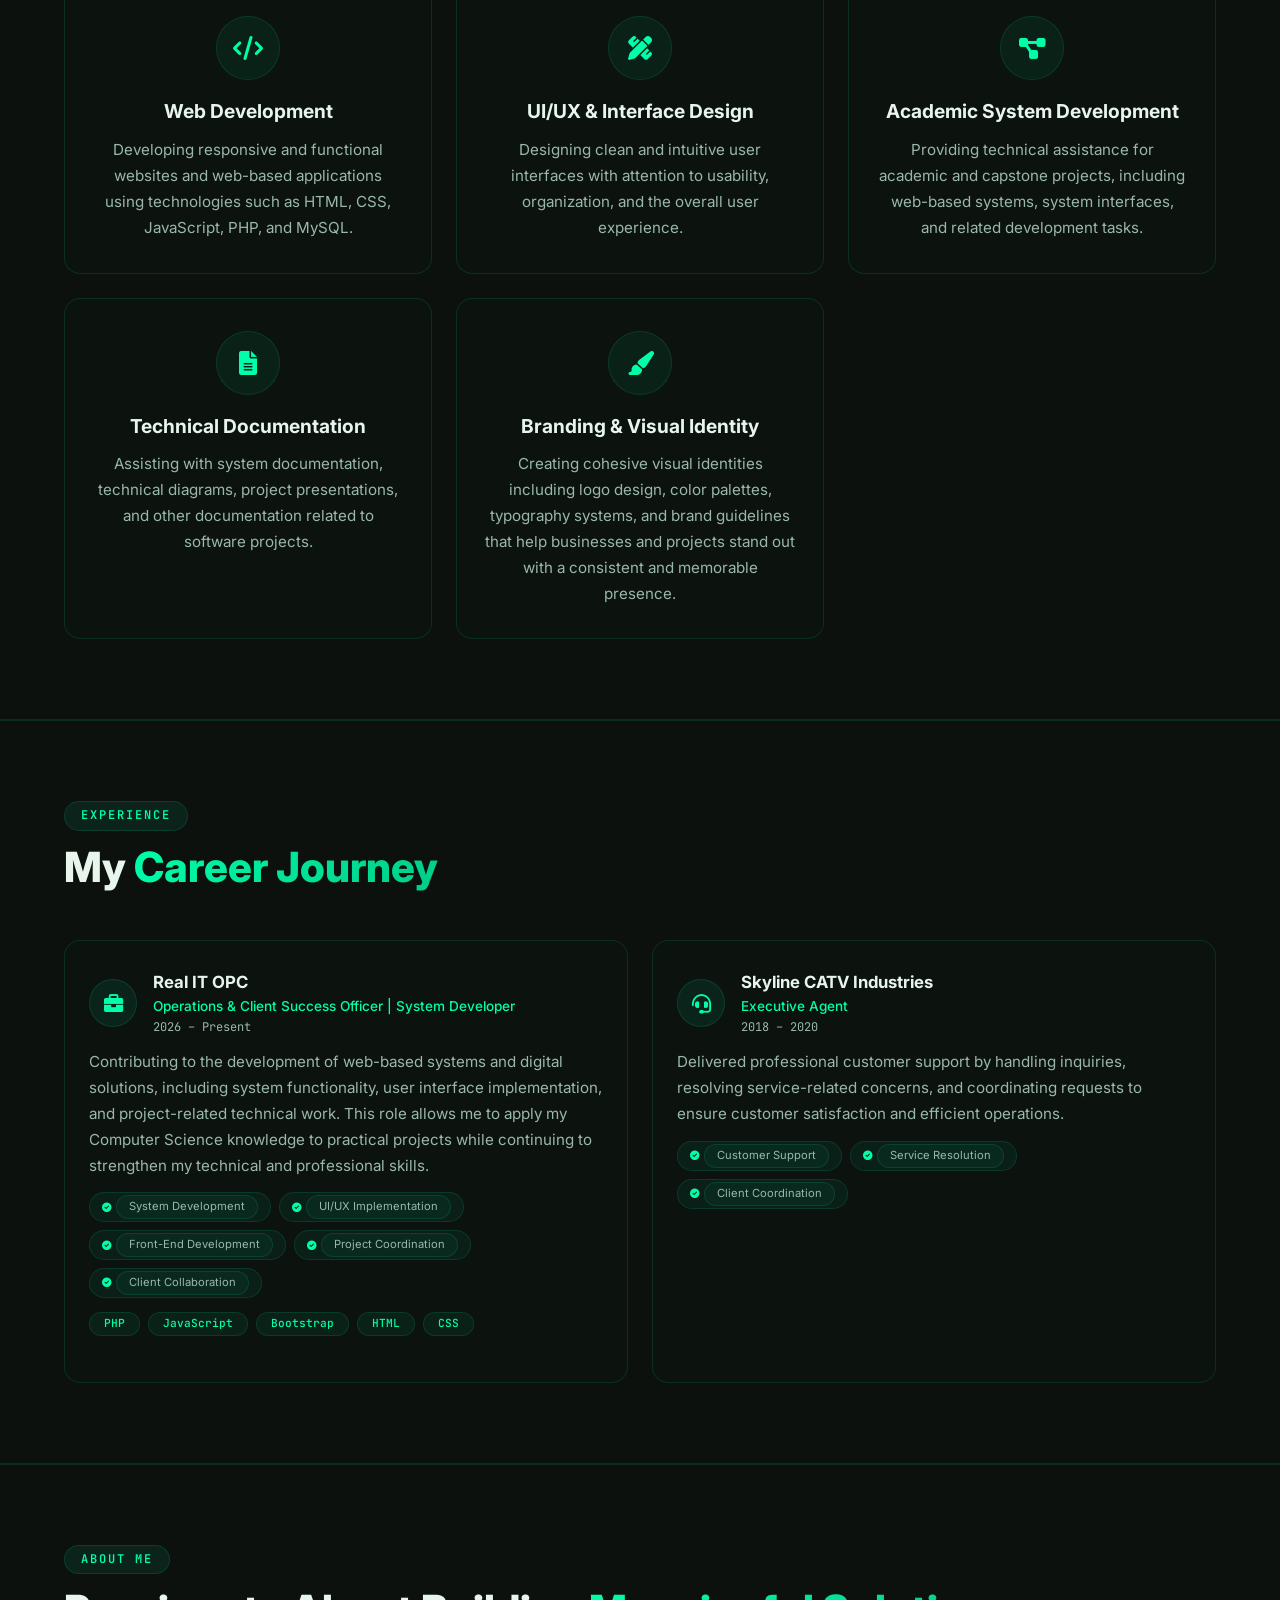
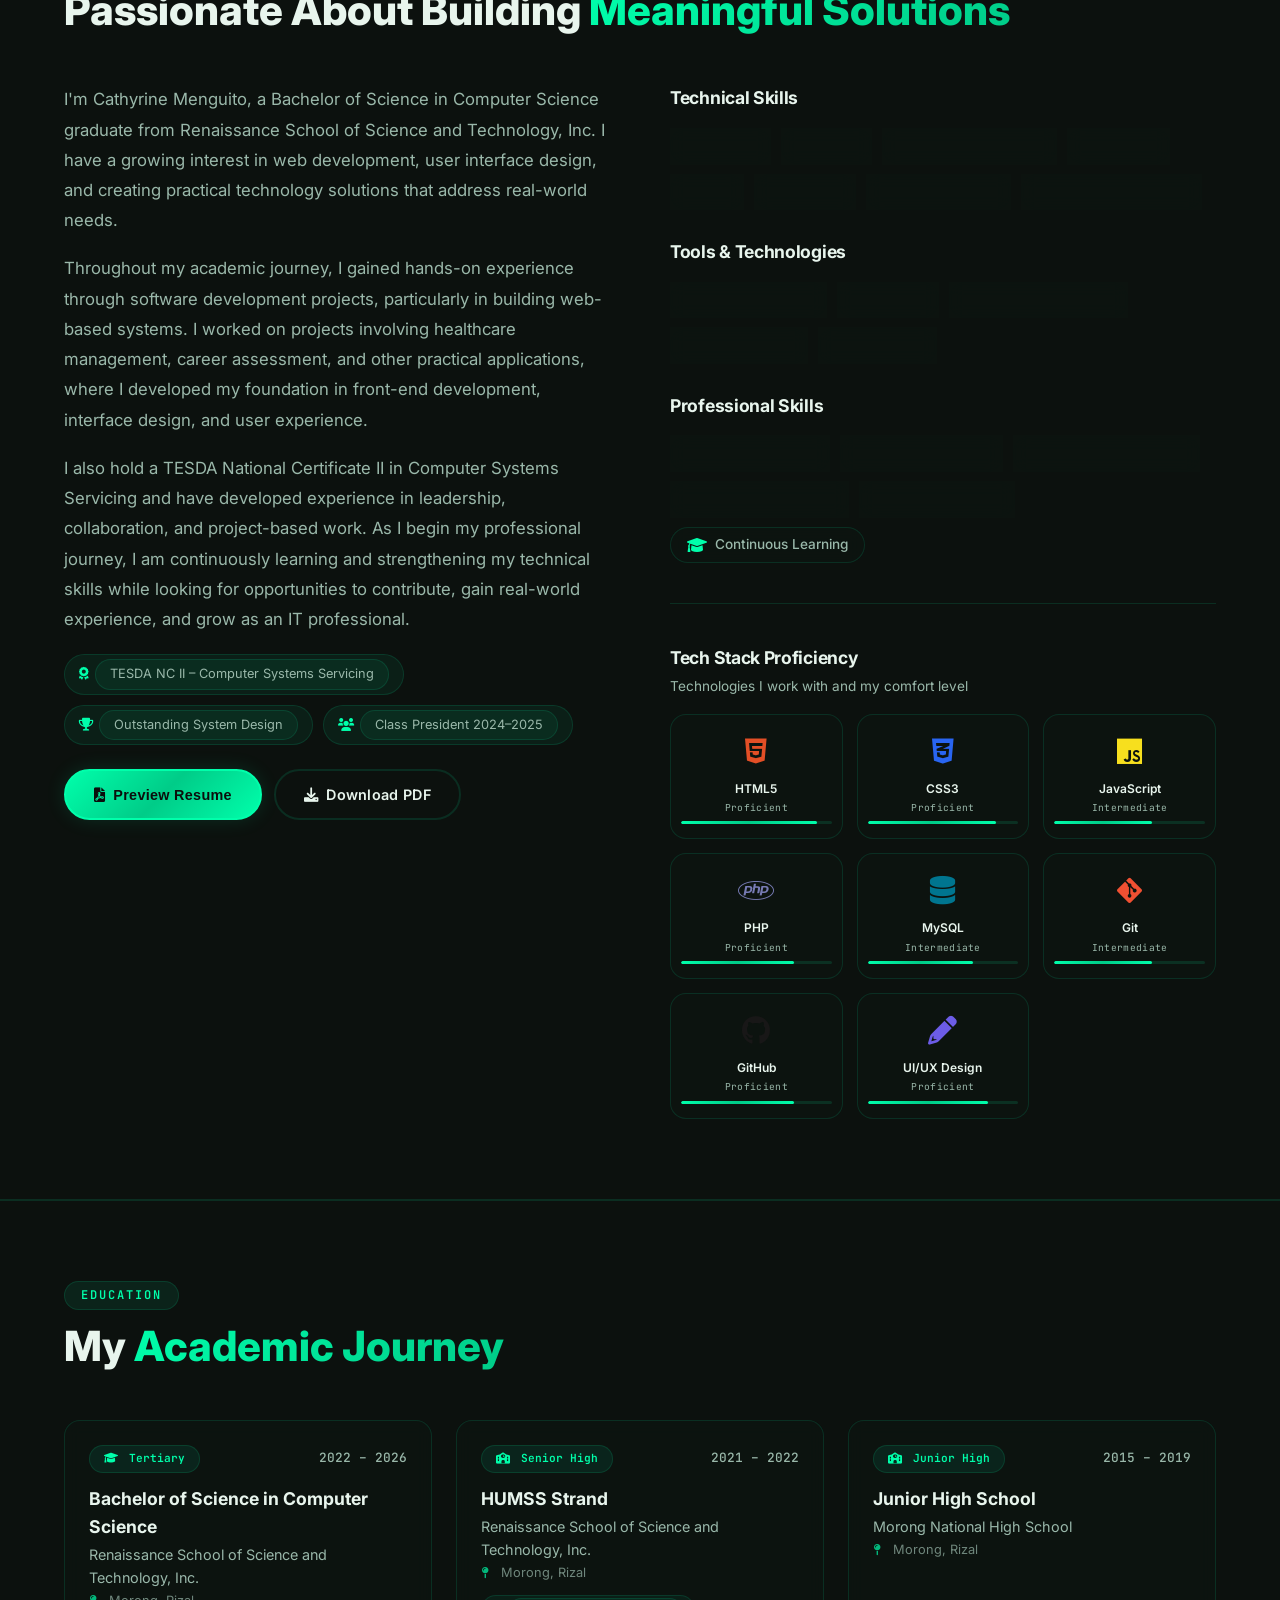
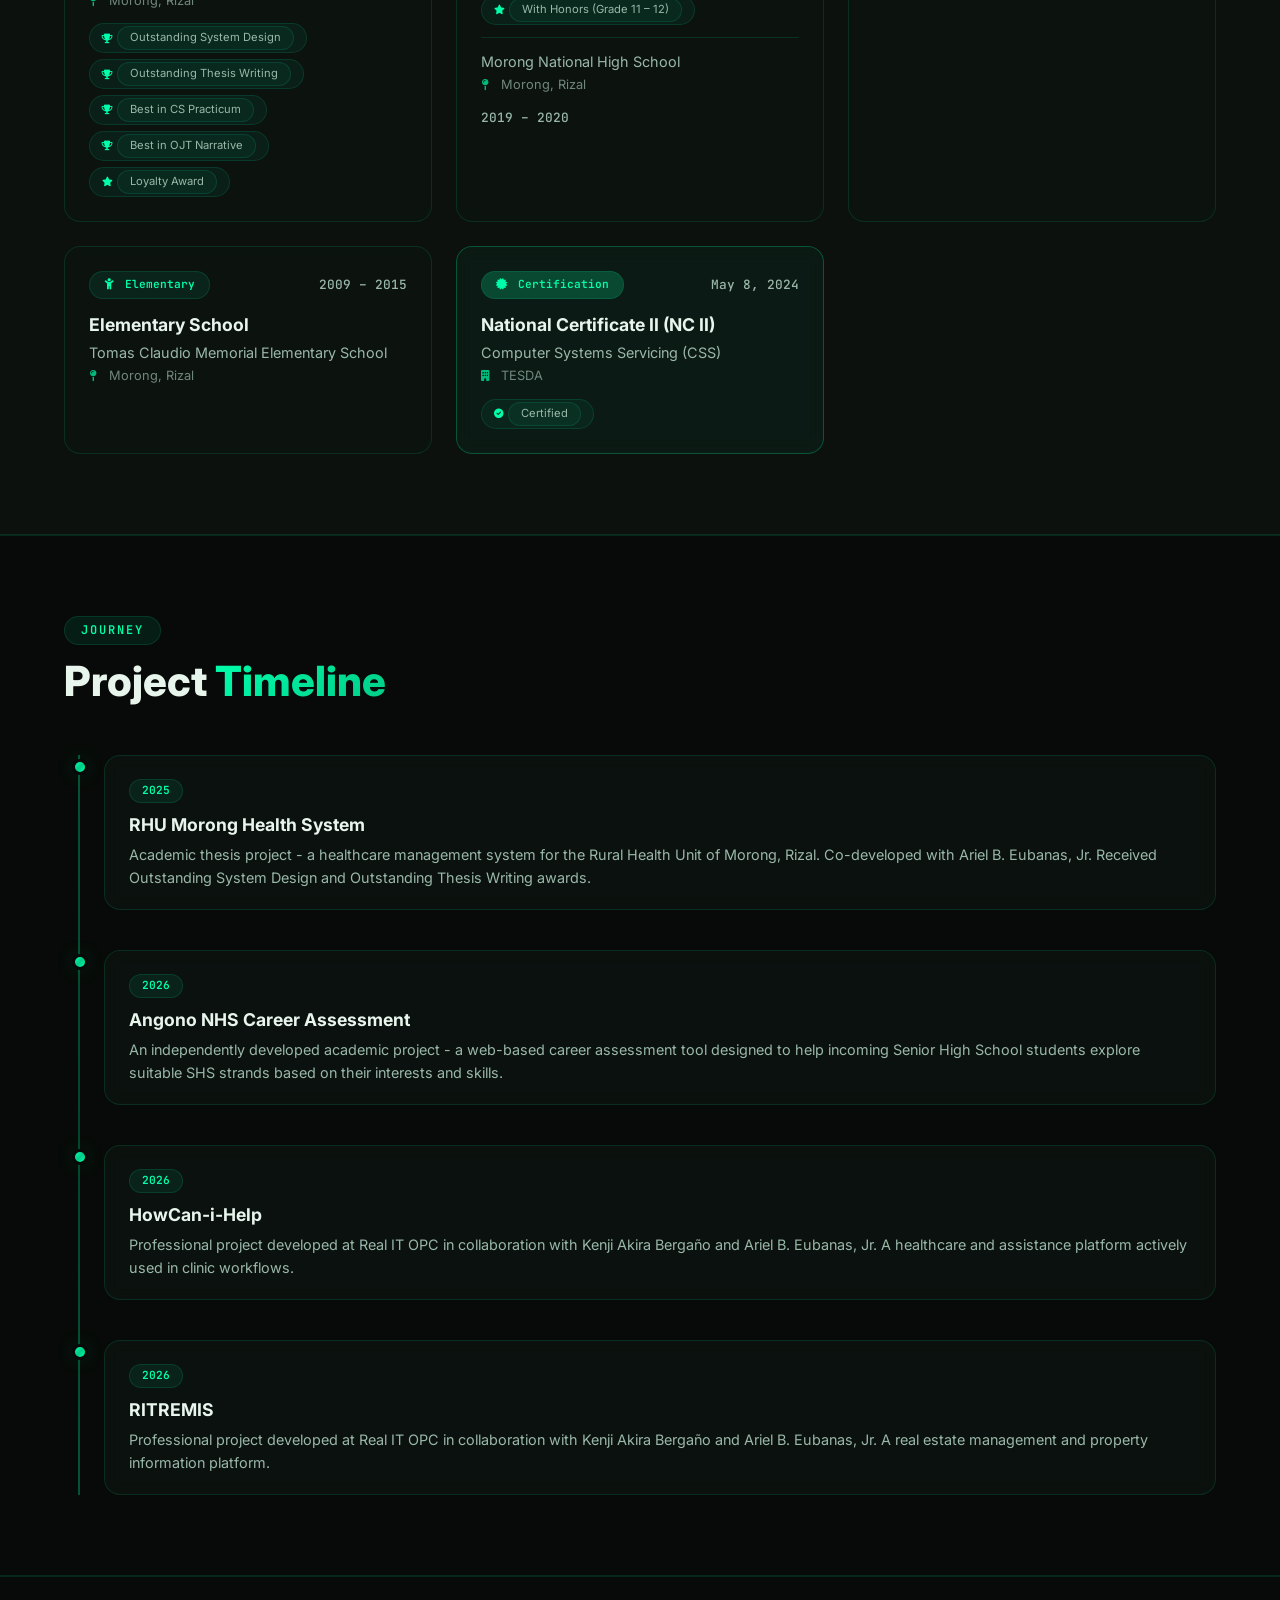
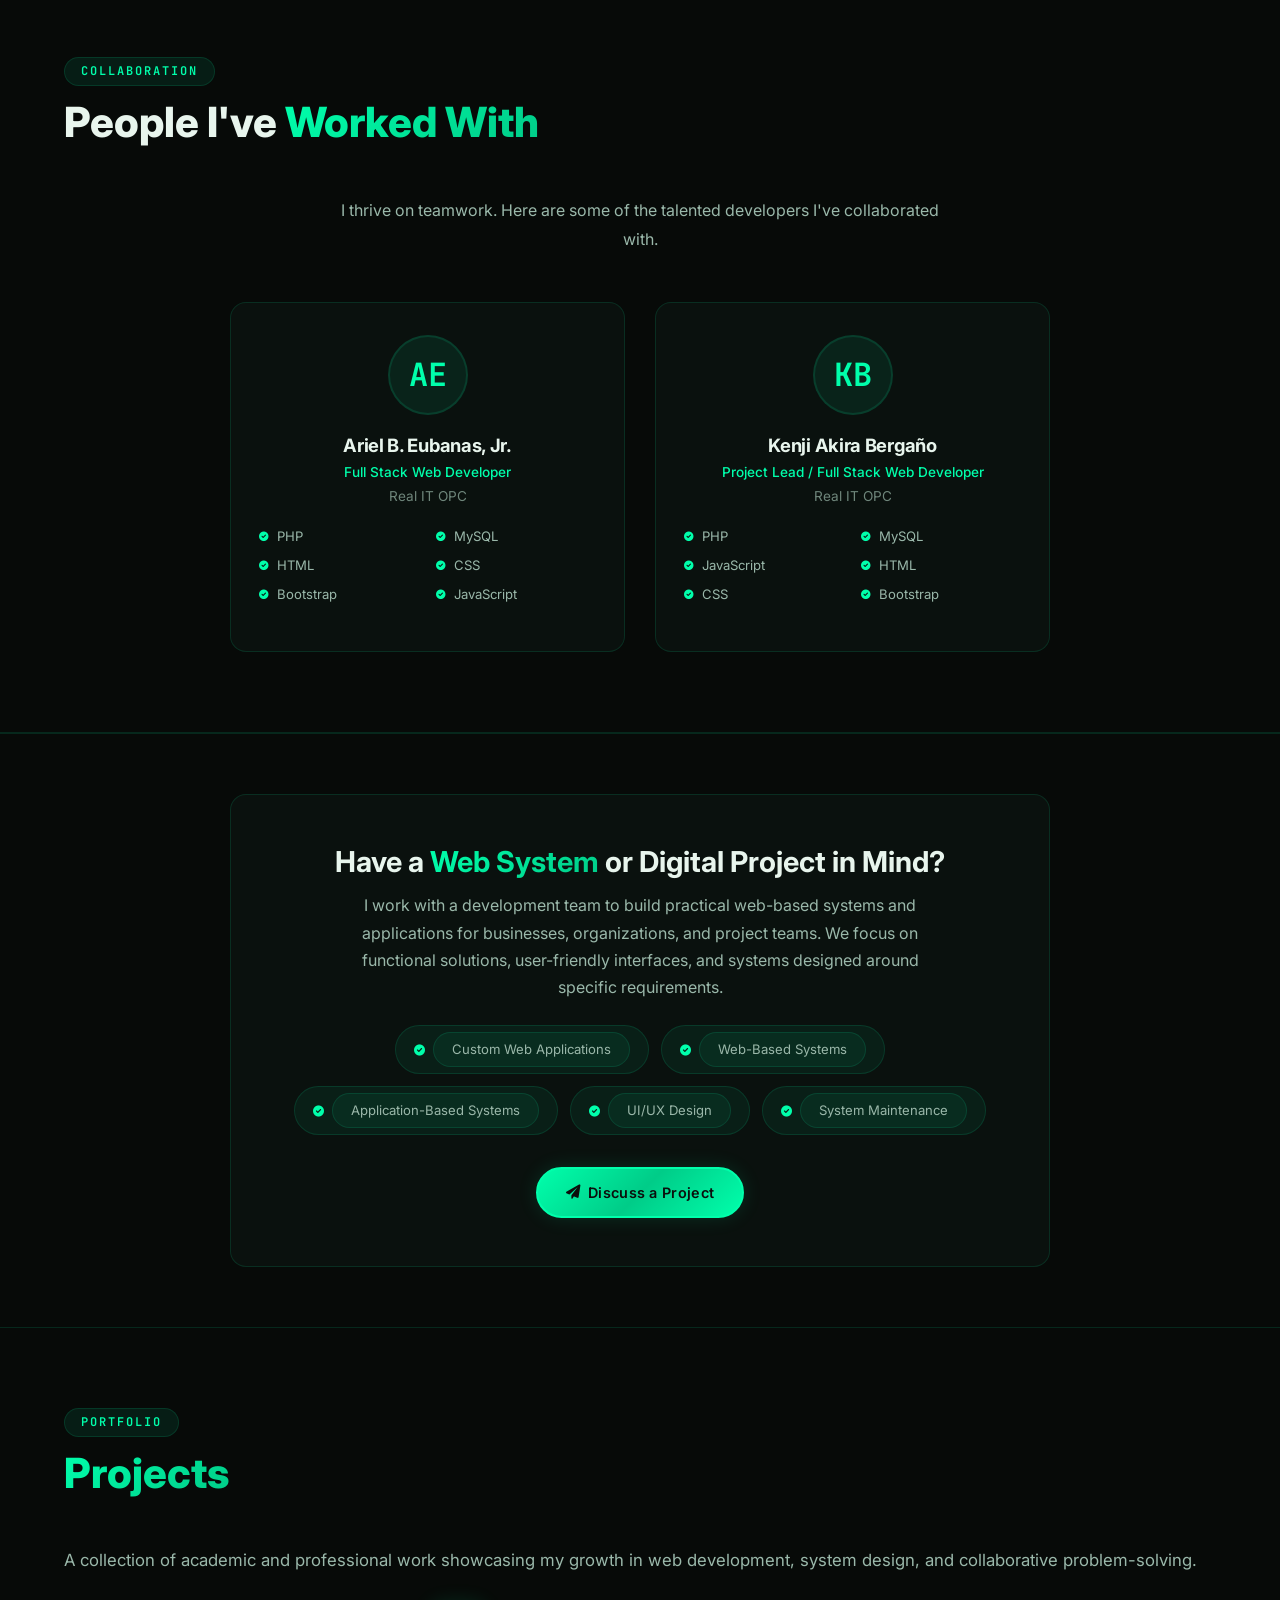
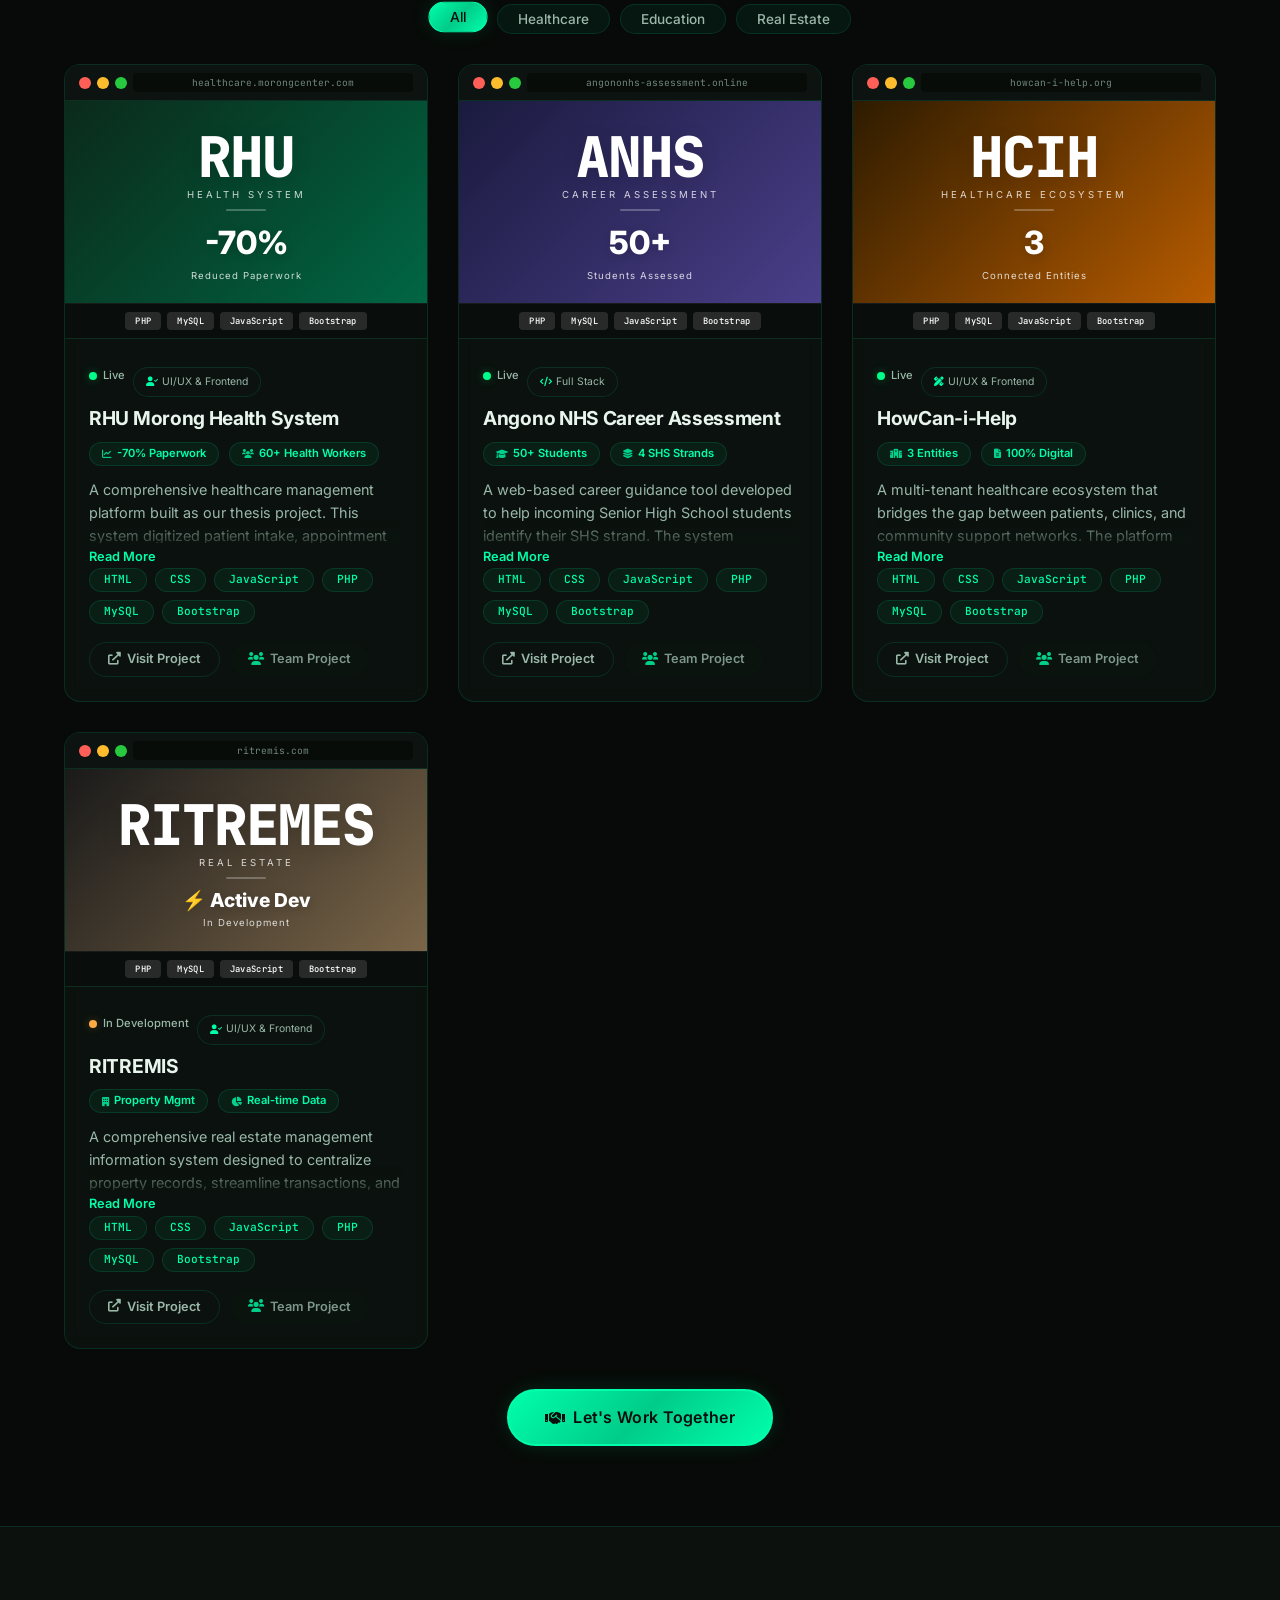
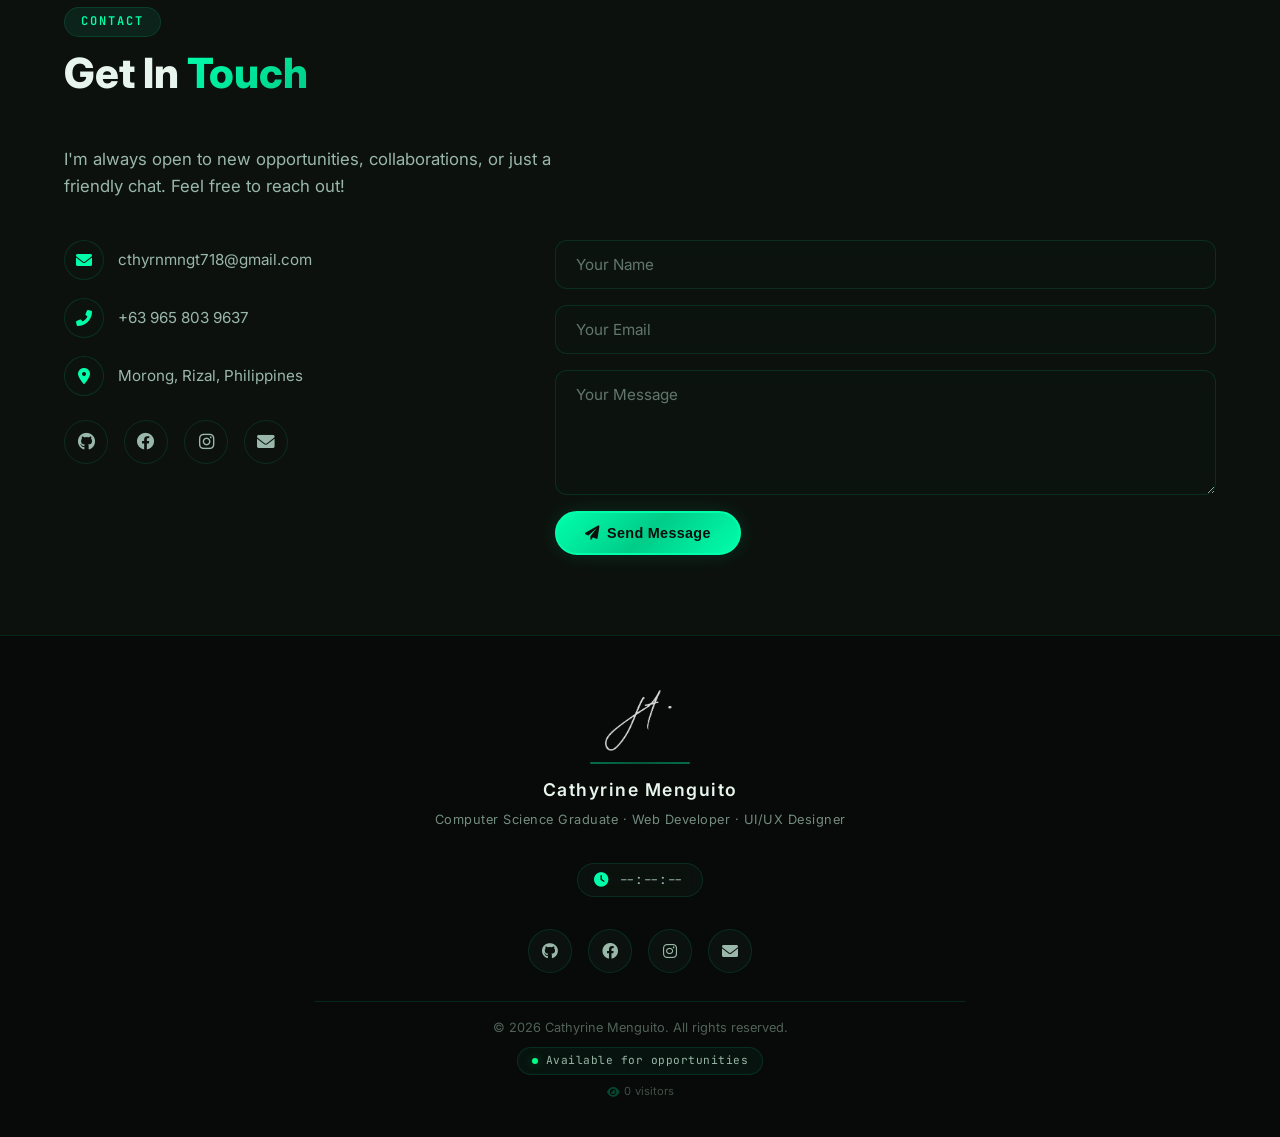
==== commit 87885931: "Update index.html" ====
--- a/index.html
+++ b/index.html
@@ -15,6 +15,8 @@
     <meta name="description" content="Cathyrine Menguito – Computer Science graduate, web developer, and UI/UX designer. Explore my projects in healthcare, education, and real estate." />
     <meta name="keywords" content="Cathyrine Menguito, web developer, UI/UX, portfolio, computer science, PHP, MySQL" />
     <link rel="canonical" href="https://cthyrnmngt718.github.io/" />
+
+    <!-- hreflang for English & Japanese only -->
     <link rel="alternate" hreflang="en" href="https://cthyrnmngt718.github.io/" />
     <link rel="alternate" hreflang="ja" href="https://cthyrnmngt718.github.io/?lang=ja" />
     <link rel="alternate" hreflang="x-default" href="https://cthyrnmngt718.github.io/" />
@@ -68,7 +70,7 @@
     <link rel="preconnect" href="https://fonts.gstatic.com" crossorigin />
     <link href="https://fonts.googleapis.com/css2?family=Inter:wght@400;500;600;700;800;900&family=JetBrains+Mono:wght@400;600;700;800&display=swap" rel="stylesheet" />
 
-    <!-- Favicon -->
+    <!-- Favicon (ensure these files exist in your root directory) -->
     <link rel="apple-touch-icon" sizes="180x180" href="/apple-touch-icon.png" />
     <link rel="icon" type="image/png" sizes="32x32" href="/favicon-32x32.png" />
     <link rel="icon" type="image/png" sizes="16x16" href="/favicon-16x16.png" />
@@ -77,7 +79,7 @@
     <!-- Font Awesome -->
     <link rel="stylesheet" href="https://cdnjs.cloudflare.com/ajax/libs/font-awesome/6.0.0-beta3/css/all.min.css" />
 
-    <!-- ===== CUSTOM STYLES ===== -->
+    <!-- ===== CUSTOM STYLES (ENHANCED) ===== -->
     <style>
         /* --- Project Thumbnails (Browser Mockup) --- */
         .project-thumbnail {
@@ -122,6 +124,7 @@
             background: #eef5f1;
         }
 
+        /* --- Thumbnail Content --- */
         .thumbnail-body {
             padding: 28px 20px 20px;
             text-align: center;
@@ -168,6 +171,8 @@
             margin: 6px 0;
             border-radius: 2px;
         }
+
+        /* Tech bar inside thumbnail */
         .thumbnail-tech-bar {
             display: flex;
             gap: 6px;
@@ -189,6 +194,7 @@
             letter-spacing: 0.3px;
         }
 
+        /* --- Impact Badges --- */
         .project-impact {
             display: flex;
             gap: 10px;
@@ -212,6 +218,7 @@
             opacity: 0.8;
         }
 
+        /* --- Status & Role Tags --- */
         .project-meta-tags {
             display: flex;
             gap: 8px;
@@ -256,6 +263,7 @@
             font-size: 0.6rem;
         }
 
+        /* --- Project Description with Bullet Points --- */
         .proj-desc {
             max-height: 4.5em;
             overflow: hidden;
@@ -321,6 +329,7 @@
             transform: translateX(4px);
         }
 
+        /* --- Project Actions --- */
         .project-actions {
             display: flex;
             gap: 10px;
@@ -366,37 +375,50 @@
             color: var(--mint-primary);
         }
 
+        /* --- ✅ ENHANCED Filter Animations --- */
         .project-grid .project-card {
             transition: all 0.5s cubic-bezier(0.4, 0, 0.2, 1);
             opacity: 1;
             transform: scale(1) translateY(0);
             animation: cardEntrance 0.6s cubic-bezier(0.34, 1.56, 0.64, 1) forwards;
         }
+
         .project-grid .project-card.filtered-out {
             opacity: 0;
             transform: scale(0.85) translateY(30px);
             pointer-events: none;
             display: none !important;
         }
+
         .project-grid .project-card.filtered-in {
             opacity: 0;
             transform: scale(0.92) translateY(20px);
             animation: cardEntrance 0.6s cubic-bezier(0.34, 1.56, 0.64, 1) forwards;
         }
+
+        /* Staggered entrance for cards */
         .project-grid .project-card:nth-child(1) { animation-delay: 0.05s; }
         .project-grid .project-card:nth-child(2) { animation-delay: 0.12s; }
         .project-grid .project-card:nth-child(3) { animation-delay: 0.19s; }
         .project-grid .project-card:nth-child(4) { animation-delay: 0.26s; }
+
         .project-grid .project-card.filtered-in:nth-child(1) { animation-delay: 0.05s; }
         .project-grid .project-card.filtered-in:nth-child(2) { animation-delay: 0.12s; }
         .project-grid .project-card.filtered-in:nth-child(3) { animation-delay: 0.19s; }
         .project-grid .project-card.filtered-in:nth-child(4) { animation-delay: 0.26s; }
 
         @keyframes cardEntrance {
-            from { opacity: 0; transform: translateY(30px) scale(0.92); }
-            to { opacity: 1; transform: translateY(0) scale(1); }
-        }
-
+            from {
+                opacity: 0;
+                transform: translateY(30px) scale(0.92);
+            }
+            to {
+                opacity: 1;
+                transform: translateY(0) scale(1);
+            }
+        }
+
+        /* --- Enhanced Card Hover Effects --- */
         .project-card {
             transition: all 0.4s cubic-bezier(0.34, 1.56, 0.64, 1);
             position: relative;
@@ -416,17 +438,25 @@
             transition: opacity 0.4s ease;
             pointer-events: none;
         }
-        .project-card:hover::after { opacity: 1; }
+        .project-card:hover::after {
+            opacity: 1;
+        }
+
         [data-theme="light"] .project-card:hover {
             box-shadow: 0 20px 60px rgba(0, 200, 120, 0.15);
         }
 
+        /* --- Filter Button Animation --- */
         .filter-btn {
             transition: all 0.3s cubic-bezier(0.34, 1.56, 0.64, 1);
             position: relative;
         }
-        .filter-btn:hover { transform: translateY(-2px); }
-        .filter-btn.active { transform: translateY(-2px) scale(1.02); }
+        .filter-btn:hover {
+            transform: translateY(-2px);
+        }
+        .filter-btn.active {
+            transform: translateY(-2px) scale(1.02);
+        }
 
         /* --- Tech Stack Proficiency Visualization --- */
         .tech-stack-grid {
@@ -467,10 +497,6 @@
             font-family: var(--font-mono);
             letter-spacing: 0.3px;
         }
-        .tech-stack-item .tech-level .skill-percentage {
-            font-weight: 700;
-            color: var(--mint-primary);
-        }
         .tech-stack-item .tech-level-bar {
             width: 100%;
             height: 3px;
@@ -490,6 +516,7 @@
             background: rgba(255, 255, 255, 0.6);
         }
 
+        /* --- Location Badge --- */
         .location-badge {
             display: inline-flex;
             align-items: center;
@@ -509,6 +536,7 @@
             font-size: 0.8rem;
         }
 
+        /* --- Dedicated Resume Download Button in Hero --- */
         .resume-download-hero {
             display: inline-flex;
             align-items: center;
@@ -571,14 +599,6 @@
         [data-theme="light"] .project-card:hover {
             box-shadow: 0 20px 60px rgba(0, 200, 120, 0.12);
         }
-
-        /* ===== Last Updated ===== */
-        .last-updated {
-            font-size: 0.7rem;
-            color: var(--text-secondary);
-            opacity: 0.4;
-            margin-top: 4px;
-        }
     </style>
 
     <!-- Custom CSS (external) -->
@@ -593,19 +613,6 @@
         <div class="loader-spinner"></div>
         <p class="loader-text" data-i18n="loader_text">Loading...</p>
     </div>
-
-    <!-- ===== EMERGENCY LOADER FALLBACK (hides loader even if script.js fails) ===== -->
-    <script>
-        (function() {
-            var loader = document.getElementById('page-loader');
-            if (loader) {
-                setTimeout(function() {
-                    loader.classList.add('hidden');
-                    console.log('⚠️ Loader hidden by fallback (script.js may not have loaded)');
-                }, 3000);
-            }
-        })();
-    </script>
 
     <!-- ========== PARTICLES CANVAS ========== -->
     <canvas id="particles-canvas"></canvas>
@@ -635,6 +642,7 @@
                 <li role="none"><a href="#contact" role="menuitem" data-i18n="nav_contact">Contact</a></li>
             </ul>
 
+            <!-- Language Switcher (English & Japanese only) -->
             <div class="lang-switcher-wrapper">
                 <select id="language-switcher" aria-label="Select language">
                     <option value="en">🇺🇸 English</option>
@@ -694,6 +702,7 @@
                     </a>
                 </div>
 
+                <!-- Dedicated Resume Download Button -->
                 <a href="Cathyrine%20Menguito%20Resume.pdf" download class="resume-download-hero" aria-label="Download my resume">
                     <i class="fas fa-file-pdf"></i>
                     <span data-i18n="resume_download_hero">Download Resume (PDF)</span>
@@ -894,7 +903,7 @@
                             <li><i class="fas fa-graduation-cap"></i> Continuous Learning</li>
                         </ul>
                         
-                        <!-- Tech Stack Proficiency Visualization (Enhanced with animated counters) -->
+                        <!-- Tech Stack Proficiency Visualization -->
                         <div class="tech-stack-visualization" style="margin-top:40px; padding-top:40px; border-top:1px solid var(--border-mint);">
                             <h3 data-i18n="tech_stack_title" style="font-size:1.1rem; font-weight:700; color:var(--text-primary); margin-bottom:4px;">Tech Stack Proficiency</h3>
                             <p style="font-size:0.85rem; color:var(--text-secondary); margin-bottom:16px;" data-i18n="tech_stack_sub">Technologies I work with and my comfort level</p>
@@ -902,66 +911,50 @@
                                 <div class="tech-stack-item">
                                     <span class="tech-icon"><i class="fab fa-html5" style="color:#e34f26;"></i></span>
                                     <span class="tech-name">HTML5</span>
-                                    <span class="tech-level">
-                                        <span class="skill-percentage" data-target="90">0%</span>
-                                    </span>
-                                    <div class="tech-level-bar"><div class="fill" data-width="90" style="width:0%;"></div></div>
+                                    <span class="tech-level">Proficient</span>
+                                    <div class="tech-level-bar"><div class="fill" style="width:90%;"></div></div>
                                 </div>
                                 <div class="tech-stack-item">
                                     <span class="tech-icon"><i class="fab fa-css3-alt" style="color:#2965f1;"></i></span>
                                     <span class="tech-name">CSS3</span>
-                                    <span class="tech-level">
-                                        <span class="skill-percentage" data-target="85">0%</span>
-                                    </span>
-                                    <div class="tech-level-bar"><div class="fill" data-width="85" style="width:0%;"></div></div>
+                                    <span class="tech-level">Proficient</span>
+                                    <div class="tech-level-bar"><div class="fill" style="width:85%;"></div></div>
                                 </div>
                                 <div class="tech-stack-item">
                                     <span class="tech-icon"><i class="fab fa-js" style="color:#f7df1e;"></i></span>
                                     <span class="tech-name">JavaScript</span>
-                                    <span class="tech-level">
-                                        <span class="skill-percentage" data-target="65">0%</span>
-                                    </span>
-                                    <div class="tech-level-bar"><div class="fill" data-width="65" style="width:0%;"></div></div>
+                                    <span class="tech-level">Intermediate</span>
+                                    <div class="tech-level-bar"><div class="fill" style="width:65%;"></div></div>
                                 </div>
                                 <div class="tech-stack-item">
                                     <span class="tech-icon"><i class="fab fa-php" style="color:#777bb4;"></i></span>
                                     <span class="tech-name">PHP</span>
-                                    <span class="tech-level">
-                                        <span class="skill-percentage" data-target="75">0%</span>
-                                    </span>
-                                    <div class="tech-level-bar"><div class="fill" data-width="75" style="width:0%;"></div></div>
+                                    <span class="tech-level">Proficient</span>
+                                    <div class="tech-level-bar"><div class="fill" style="width:75%;"></div></div>
                                 </div>
                                 <div class="tech-stack-item">
                                     <span class="tech-icon"><i class="fas fa-database" style="color:#00758f;"></i></span>
                                     <span class="tech-name">MySQL</span>
-                                    <span class="tech-level">
-                                        <span class="skill-percentage" data-target="70">0%</span>
-                                    </span>
-                                    <div class="tech-level-bar"><div class="fill" data-width="70" style="width:0%;"></div></div>
+                                    <span class="tech-level">Intermediate</span>
+                                    <div class="tech-level-bar"><div class="fill" style="width:70%;"></div></div>
                                 </div>
                                 <div class="tech-stack-item">
                                     <span class="tech-icon"><i class="fab fa-git-alt" style="color:#f05032;"></i></span>
                                     <span class="tech-name">Git</span>
-                                    <span class="tech-level">
-                                        <span class="skill-percentage" data-target="65">0%</span>
-                                    </span>
-                                    <div class="tech-level-bar"><div class="fill" data-width="65" style="width:0%;"></div></div>
+                                    <span class="tech-level">Intermediate</span>
+                                    <div class="tech-level-bar"><div class="fill" style="width:65%;"></div></div>
                                 </div>
                                 <div class="tech-stack-item">
                                     <span class="tech-icon"><i class="fab fa-github" style="color:#181717;"></i></span>
                                     <span class="tech-name">GitHub</span>
-                                    <span class="tech-level">
-                                        <span class="skill-percentage" data-target="75">0%</span>
-                                    </span>
-                                    <div class="tech-level-bar"><div class="fill" data-width="75" style="width:0%;"></div></div>
+                                    <span class="tech-level">Proficient</span>
+                                    <div class="tech-level-bar"><div class="fill" style="width:75%;"></div></div>
                                 </div>
                                 <div class="tech-stack-item">
                                     <span class="tech-icon"><i class="fas fa-pencil-alt" style="color:#6c5ce7;"></i></span>
                                     <span class="tech-name">UI/UX Design</span>
-                                    <span class="tech-level">
-                                        <span class="skill-percentage" data-target="80">0%</span>
-                                    </span>
-                                    <div class="tech-level-bar"><div class="fill" data-width="80" style="width:0%;"></div></div>
+                                    <span class="tech-level">Proficient</span>
+                                    <div class="tech-level-bar"><div class="fill" style="width:80%;"></div></div>
                                 </div>
                             </div>
                         </div>
@@ -1112,7 +1105,7 @@
             </div>
         </section>
 
-        <!-- ========== PROJECTS SECTION ========== -->
+        <!-- ========== PROJECTS SECTION (ENHANCED) ========== -->
         <section id="projects-section">
             <div class="container">
                 <div class="section-header">
@@ -1121,6 +1114,7 @@
                 </div>
                 <p class="projects-sub" style="color:var(--text-secondary);margin-bottom:30px;font-size:1.05rem;" data-i18n="projects_sub">A collection of academic and professional work showcasing my growth in web development, system design, and collaborative problem-solving.</p>
 
+                <!-- Filter Buttons -->
                 <div class="filter-buttons">
                     <button class="filter-btn active" data-filter="all" aria-label="Show all projects" data-i18n="filter_all">All</button>
                     <button class="filter-btn" data-filter="healthcare" aria-label="Show healthcare projects" data-i18n="filter_healthcare">Healthcare</button>
@@ -1129,7 +1123,10 @@
                 </div>
 
                 <div class="project-grid">
+
+                    <!-- ========================================= -->
                     <!-- PROJECT 1: RHU Morong -->
+                    <!-- ========================================= -->
                     <div class="project-card" data-category="healthcare php" data-tilt>
                         <div class="project-thumbnail">
                             <div class="browser-mockup">
@@ -1179,12 +1176,15 @@
                                 <a href="http://healthcare.morongcenter.com/" target="_blank" rel="noopener noreferrer" class="btn-outline" aria-label="Visit RHU Morong Health System project">
                                     <i class="fas fa-external-link-alt"></i> <span data-i18n="visit_project">Visit Project</span>
                                 </a>
+                                <!-- ✅ Reverted to Team Project badge -->
                                 <span class="btn-team"><i class="fas fa-users"></i> Team Project</span>
                             </div>
                         </div>
                     </div>
 
+                    <!-- ========================================= -->
                     <!-- PROJECT 2: Angono NHS -->
+                    <!-- ========================================= -->
                     <div class="project-card" data-category="education php bootstrap" data-tilt>
                         <div class="project-thumbnail">
                             <div class="browser-mockup">
@@ -1234,12 +1234,15 @@
                                 <a href="https://angononhs-onlinecareerassessment.online/" target="_blank" rel="noopener noreferrer" class="btn-outline" aria-label="Visit Angono NHS Career Assessment project">
                                     <i class="fas fa-external-link-alt"></i> <span data-i18n="visit_project">Visit Project</span>
                                 </a>
+                                <!-- ✅ Reverted to Team Project badge -->
                                 <span class="btn-team"><i class="fas fa-users"></i> Team Project</span>
                             </div>
                         </div>
                     </div>
 
+                    <!-- ========================================= -->
                     <!-- PROJECT 3: HowCan-i-Help -->
+                    <!-- ========================================= -->
                     <div class="project-card" data-category="healthcare php bootstrap" data-tilt>
                         <div class="project-thumbnail">
                             <div class="browser-mockup">
@@ -1289,12 +1292,15 @@
                                 <a href="https://howcan-i-help.org/" target="_blank" rel="noopener noreferrer" class="btn-outline" aria-label="Visit HowCan-i-Help project">
                                     <i class="fas fa-external-link-alt"></i> <span data-i18n="visit_project">Visit Project</span>
                                 </a>
+                                <!-- ✅ Reverted to Team Project badge -->
                                 <span class="btn-team"><i class="fas fa-users"></i> Team Project</span>
                             </div>
                         </div>
                     </div>
 
+                    <!-- ========================================= -->
                     <!-- PROJECT 4: RITREMIS -->
+                    <!-- ========================================= -->
                     <div class="project-card" data-category="realestate php bootstrap" data-tilt>
                         <div class="project-thumbnail">
                             <div class="browser-mockup">
@@ -1343,12 +1349,15 @@
                                 <a href="https://ritremis.com/" target="_blank" rel="noopener noreferrer" class="btn-outline" aria-label="Visit RITREMIS project">
                                     <i class="fas fa-external-link-alt"></i> <span data-i18n="visit_project">Visit Project</span>
                                 </a>
+                                <!-- ✅ Reverted to Team Project badge -->
                                 <span class="btn-team"><i class="fas fa-users"></i> Team Project</span>
                             </div>
                         </div>
                     </div>
-                </div>
-
+
+                </div><!-- end project-grid -->
+
+                <!-- CTA -->
                 <div class="center-btn" style="margin-top:40px;">
                     <a href="#contact" class="btn btn-primary" aria-label="Let's work together" style="font-size:1rem; padding:14px 36px;">
                         <i class="fas fa-handshake"></i> <span data-i18n="projects_cta">Let's Work Together</span>
@@ -1467,10 +1476,6 @@
                 <p class="visitor-count">
                     <i class="fas fa-eye"></i> 
                     <span id="visitor-count">0</span> <span data-i18n="visitor_label">visitors</span>
-                </p>
-                <!-- ===== LAST UPDATED ===== -->
-                <p class="last-updated">
-                    Last updated: <span id="last-updated">August 19, 2026</span>
                 </p>
             </div>
         </div>
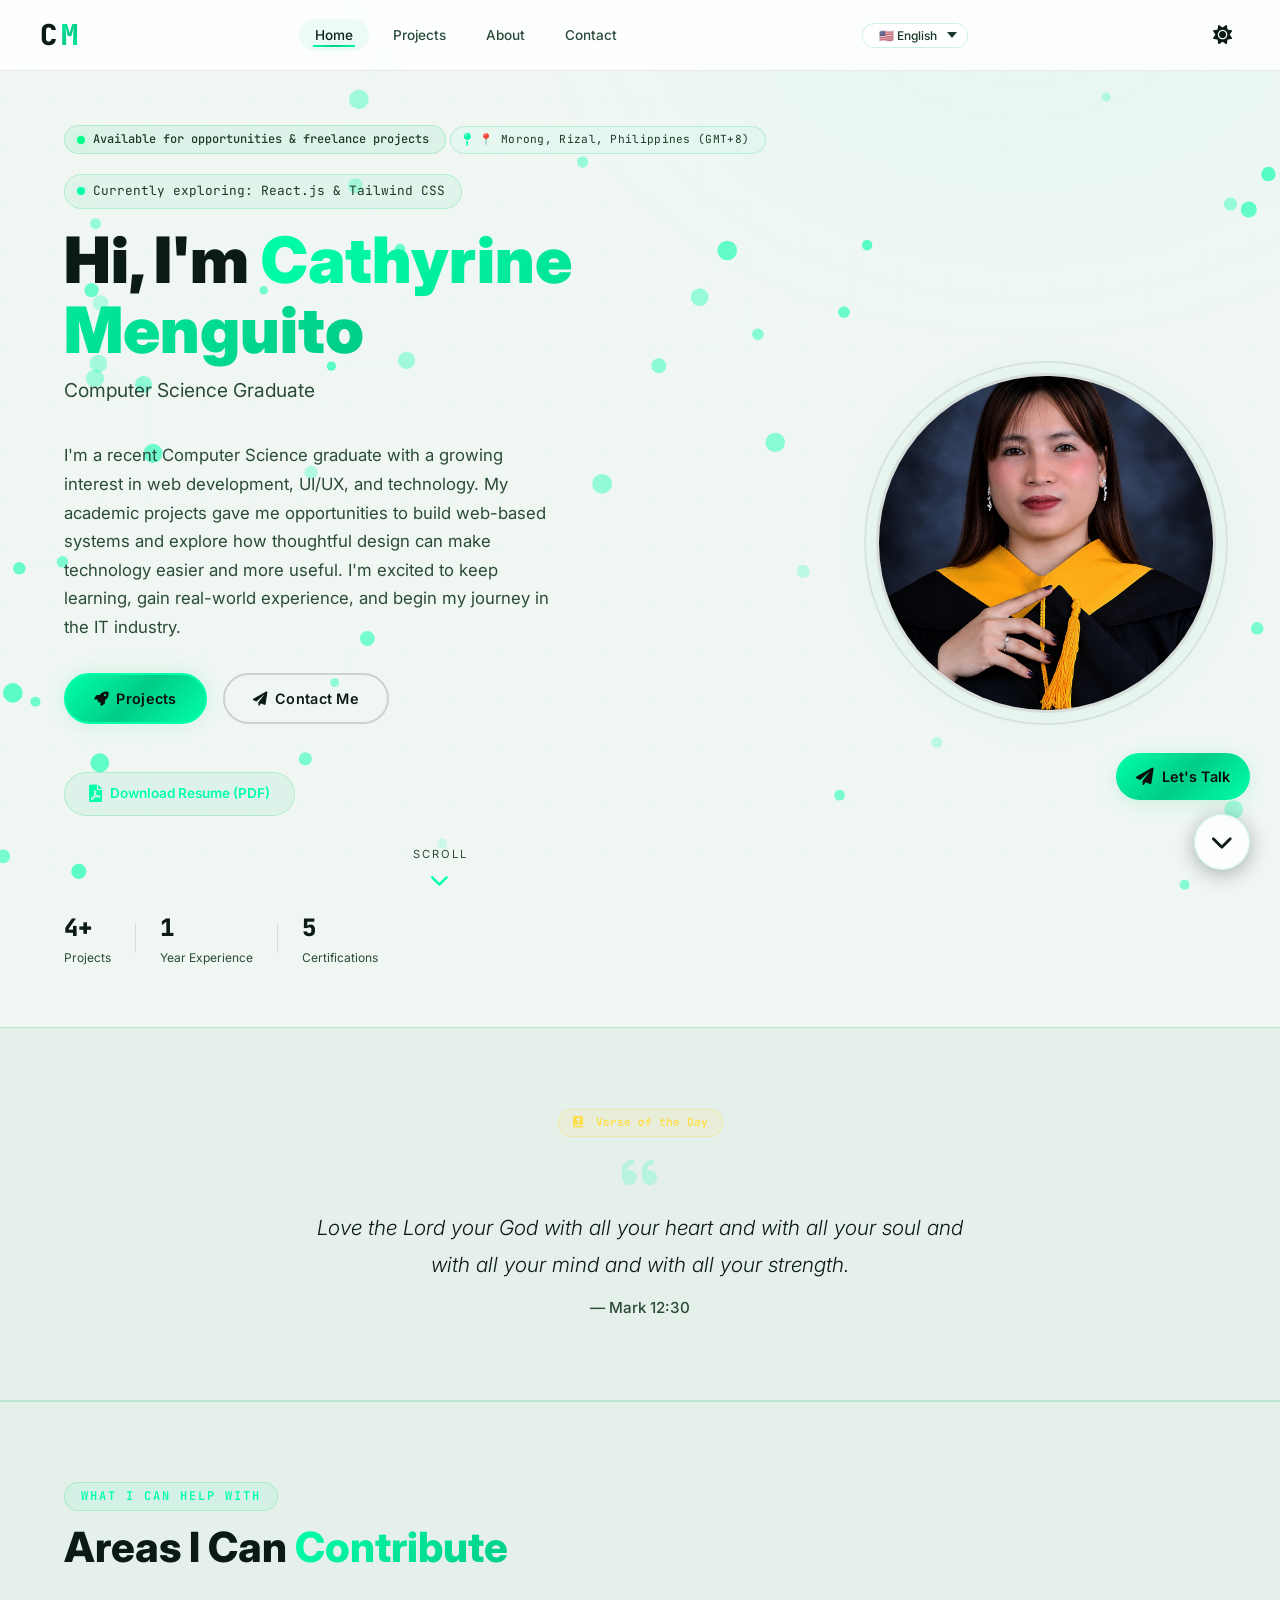
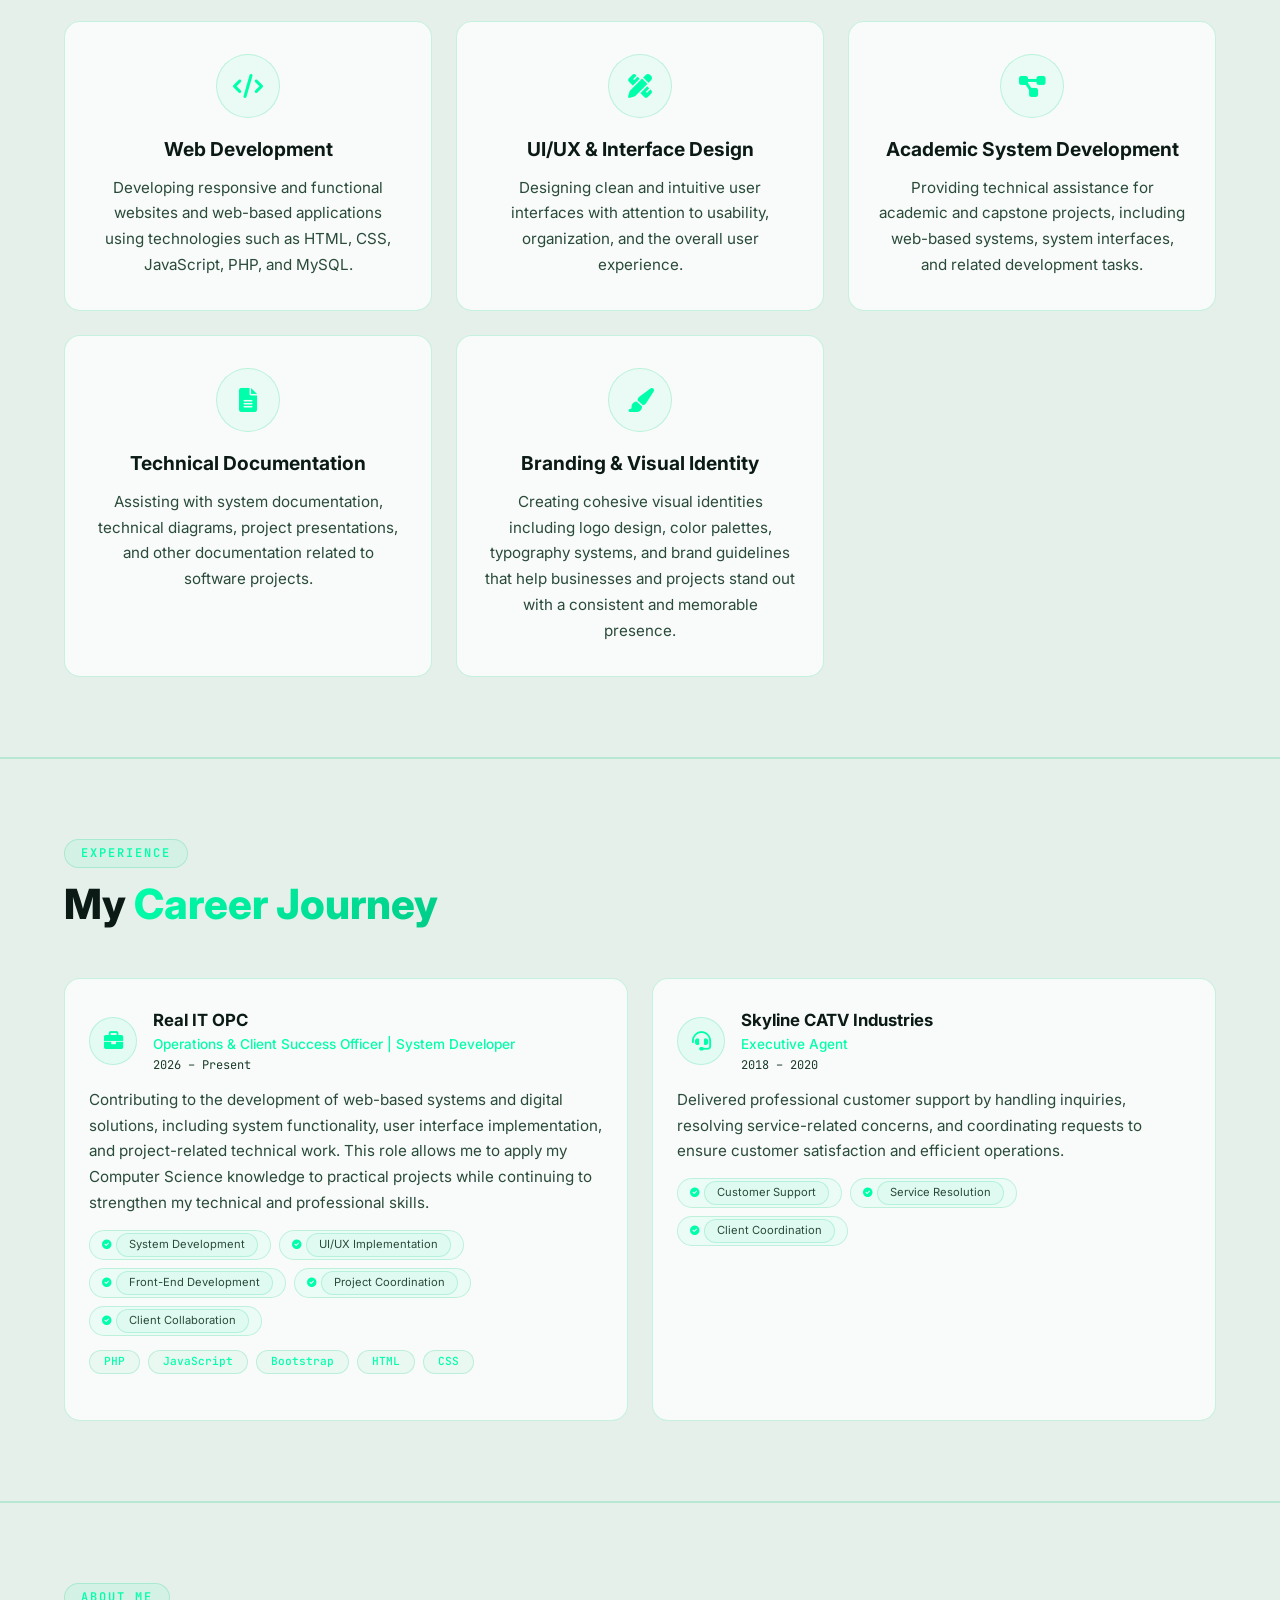
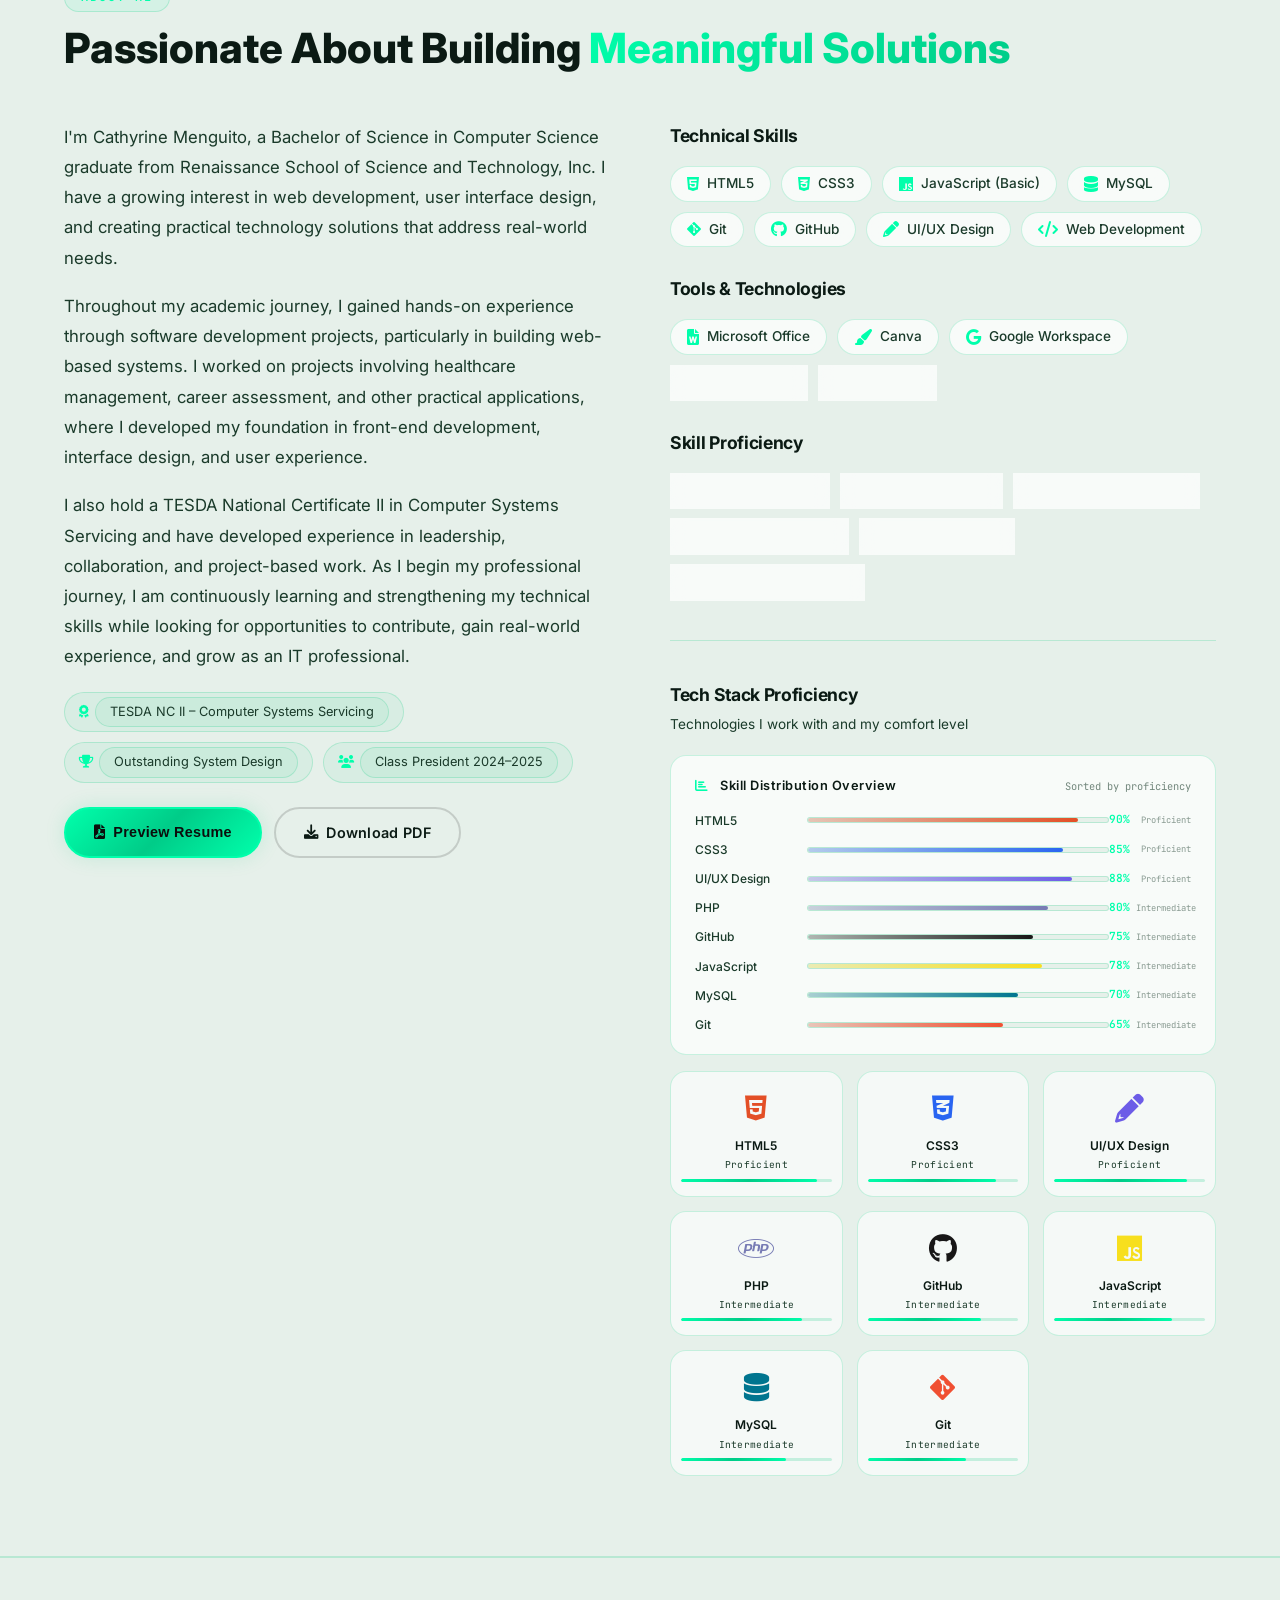
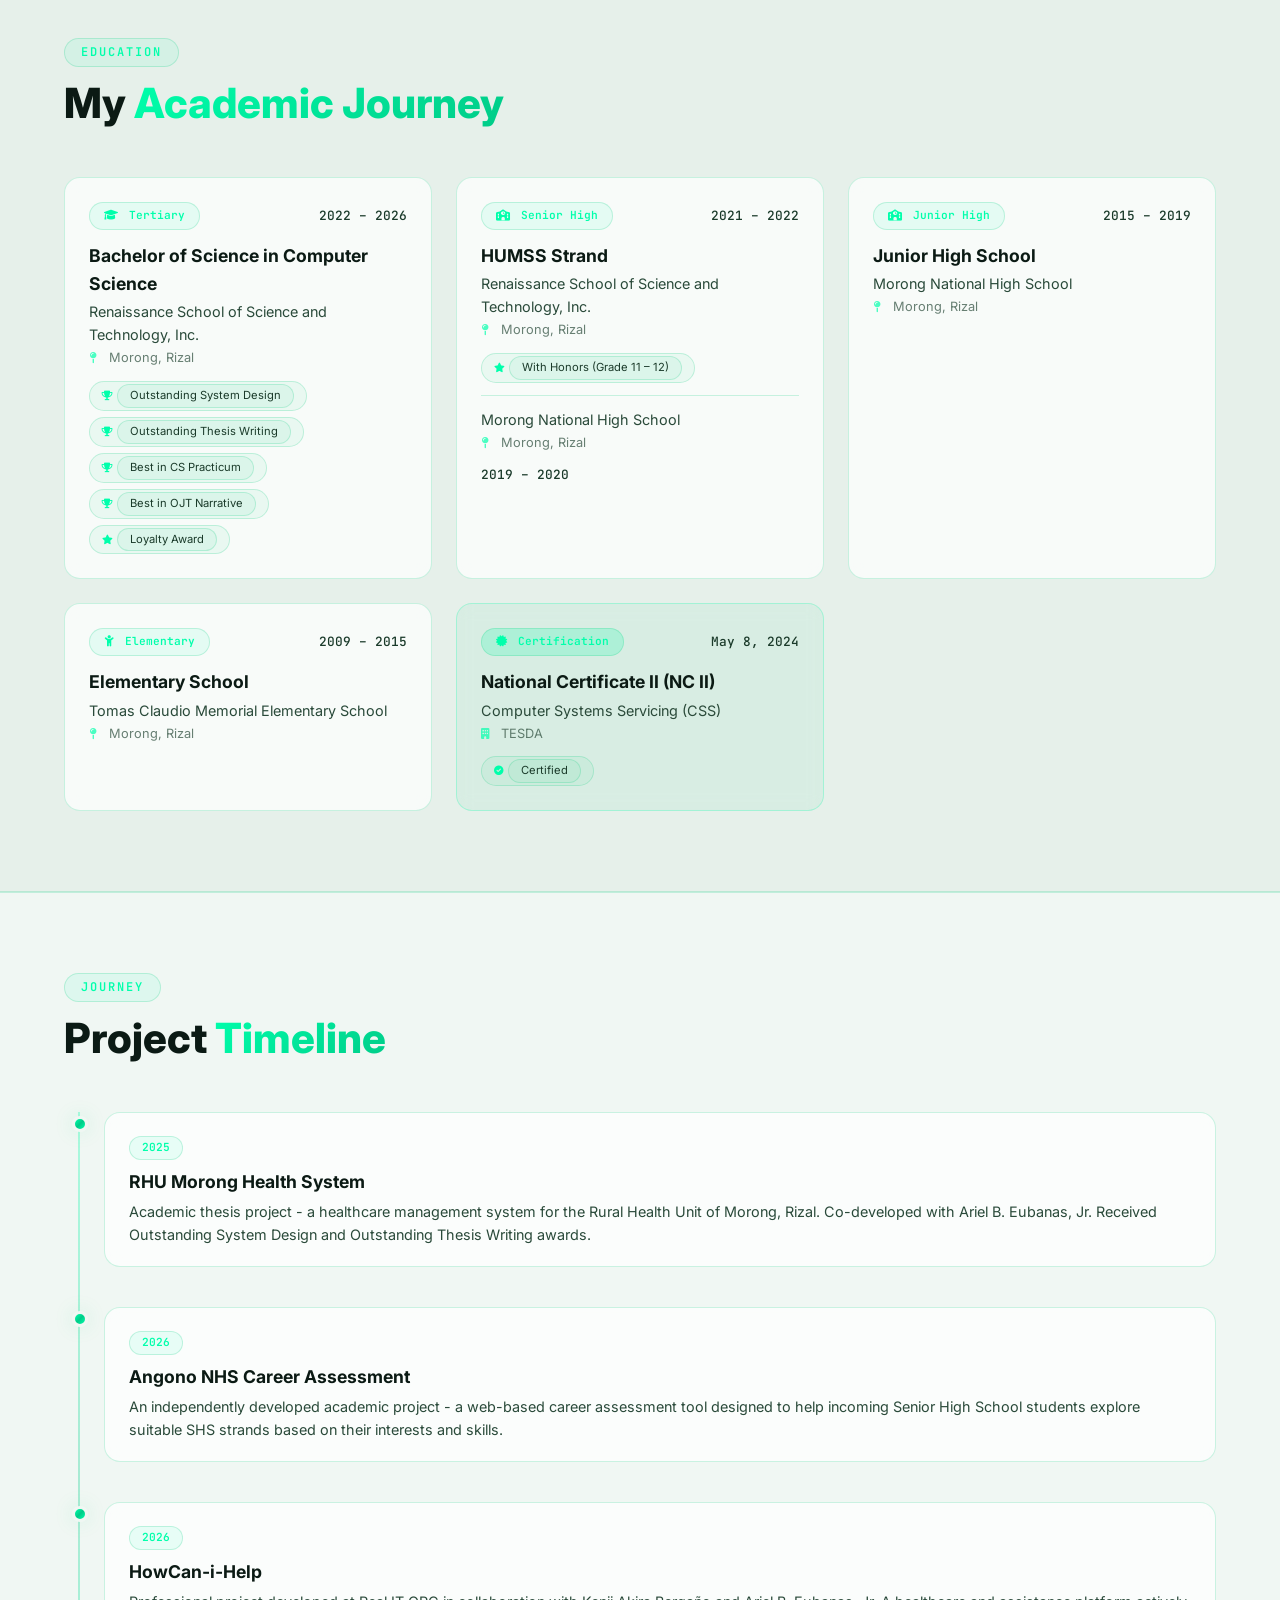
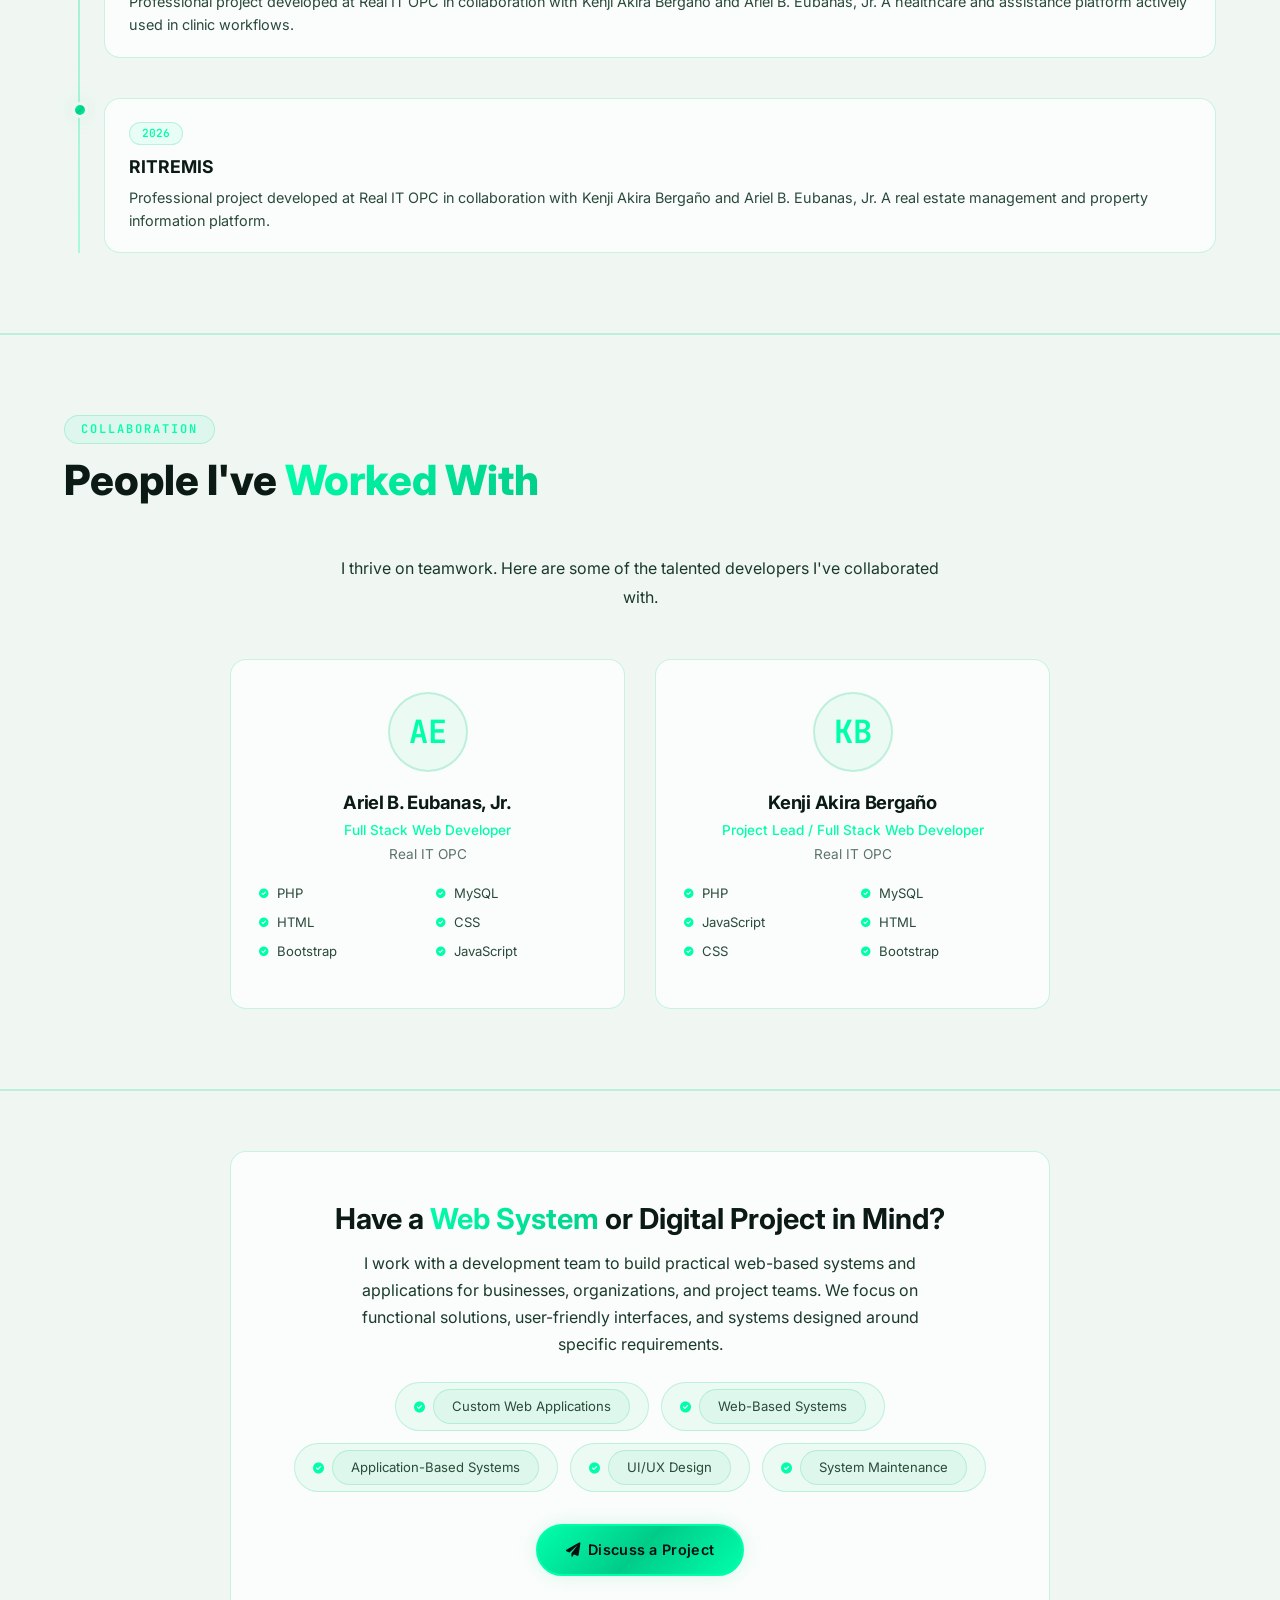
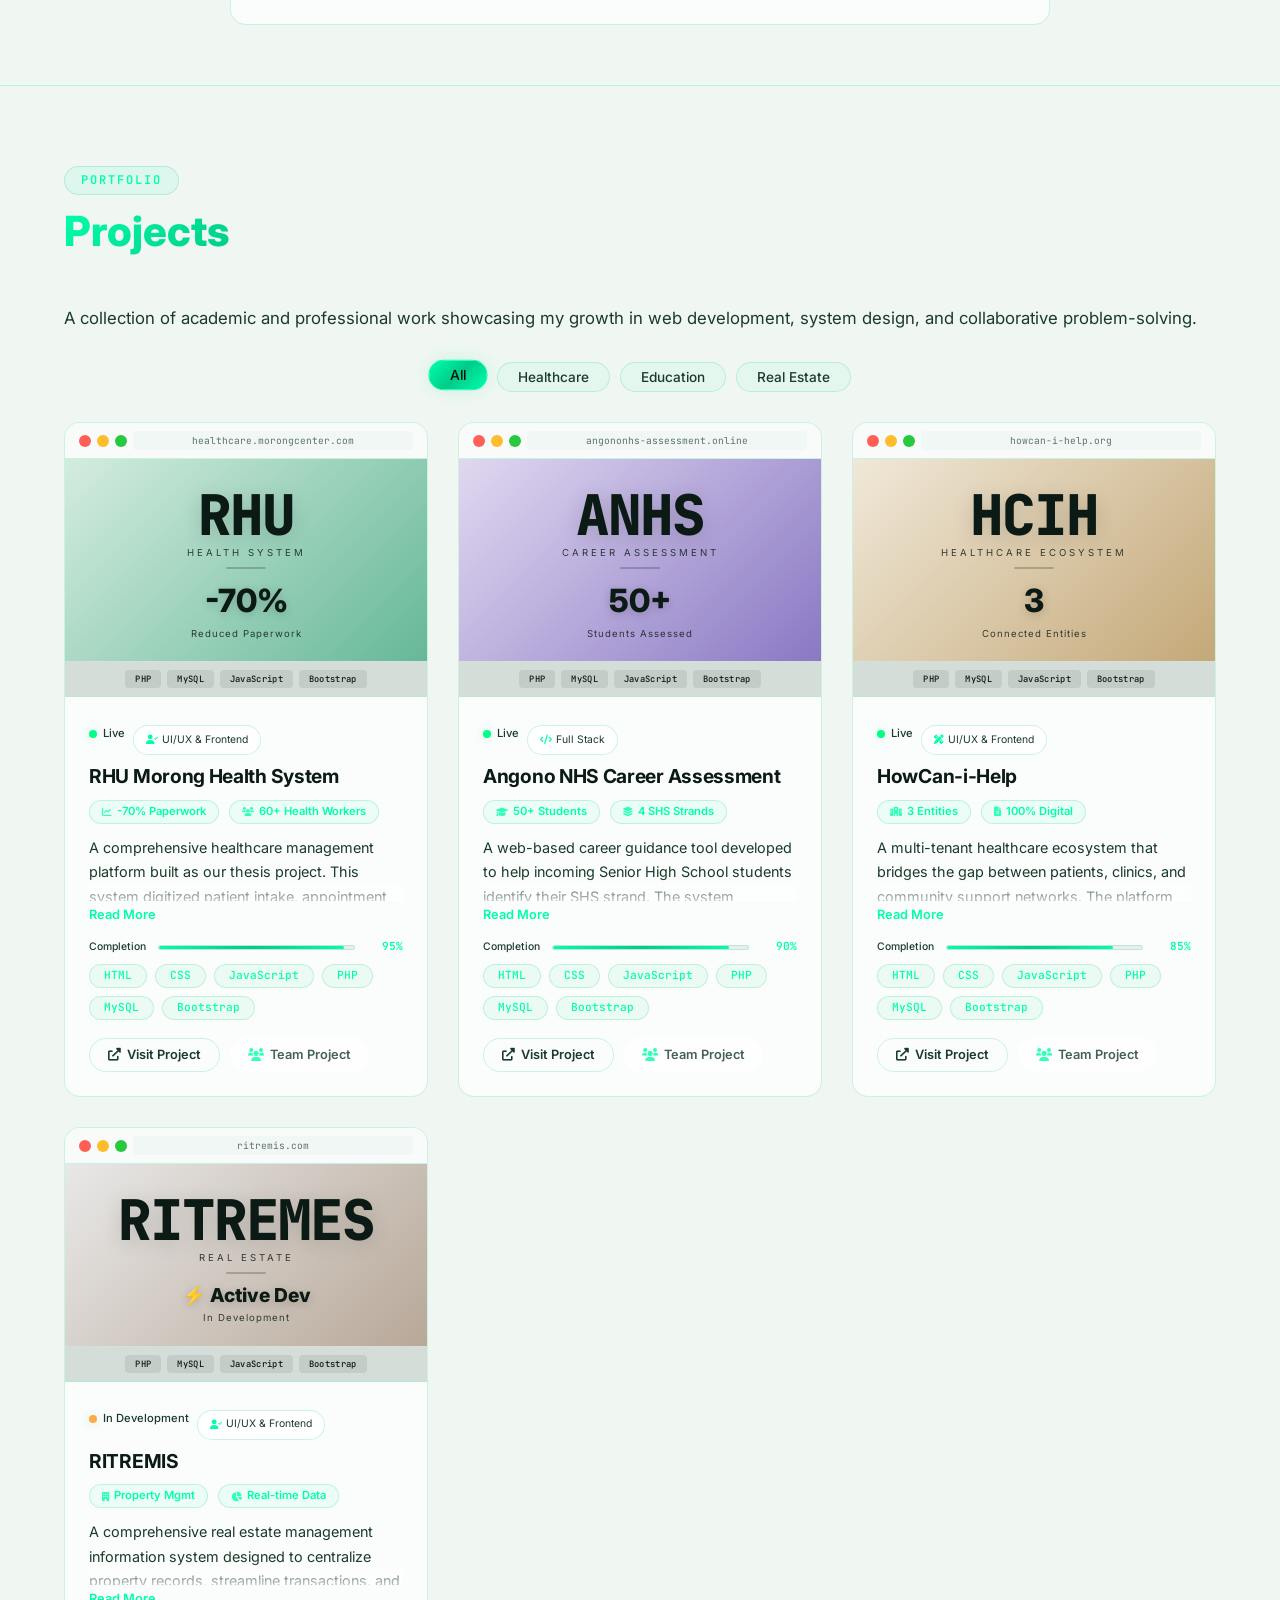
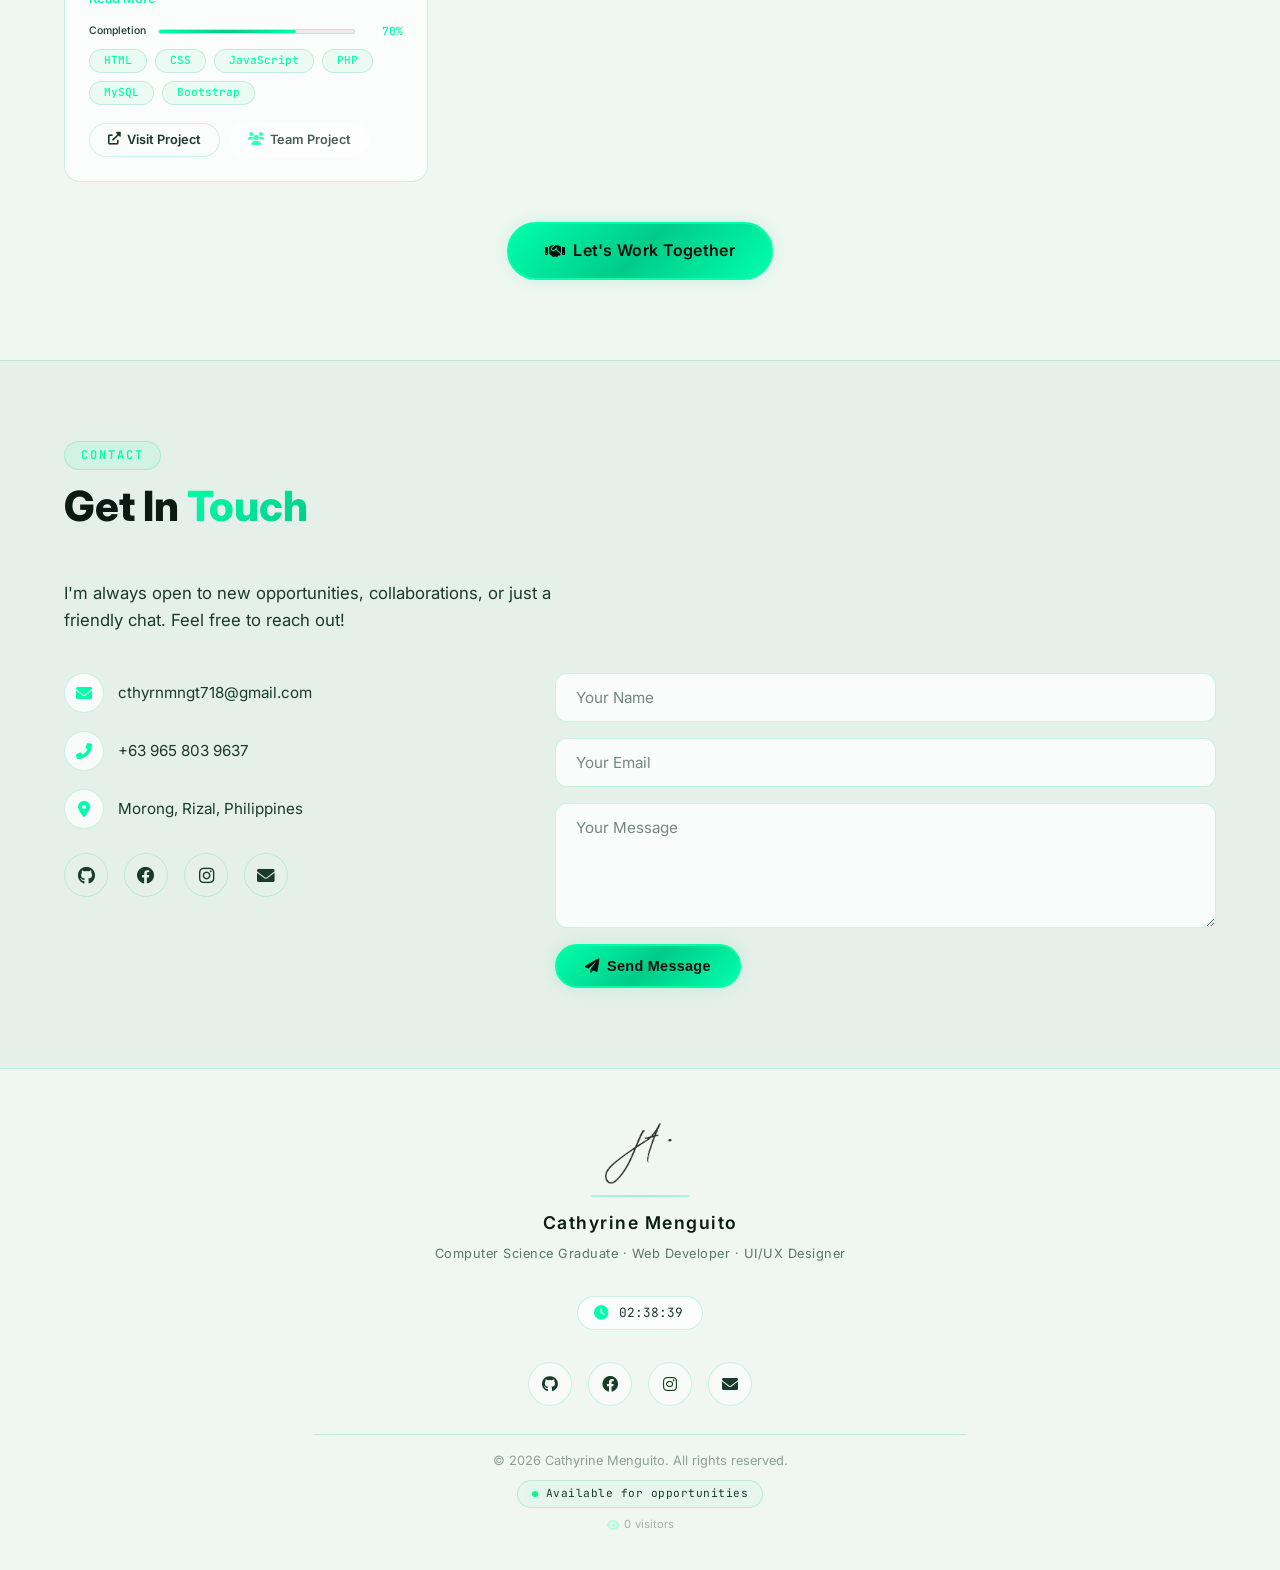
==== commit 514f50d3: "Update index.html" ====
--- a/index.html
+++ b/index.html
@@ -70,7 +70,7 @@
     <link rel="preconnect" href="https://fonts.gstatic.com" crossorigin />
     <link href="https://fonts.googleapis.com/css2?family=Inter:wght@400;500;600;700;800;900&family=JetBrains+Mono:wght@400;600;700;800&display=swap" rel="stylesheet" />
 
-    <!-- Favicon (ensure these files exist in your root directory) -->
+    <!-- Favicon -->
     <link rel="apple-touch-icon" sizes="180x180" href="/apple-touch-icon.png" />
     <link rel="icon" type="image/png" sizes="32x32" href="/favicon-32x32.png" />
     <link rel="icon" type="image/png" sizes="16x16" href="/favicon-16x16.png" />
@@ -79,7 +79,7 @@
     <!-- Font Awesome -->
     <link rel="stylesheet" href="https://cdnjs.cloudflare.com/ajax/libs/font-awesome/6.0.0-beta3/css/all.min.css" />
 
-    <!-- ===== CUSTOM STYLES (ENHANCED) ===== -->
+    <!-- ===== CUSTOM STYLES ===== -->
     <style>
         /* --- Project Thumbnails (Browser Mockup) --- */
         .project-thumbnail {
@@ -124,7 +124,7 @@
             background: #eef5f1;
         }
 
-        /* --- Thumbnail Content --- */
+        /* --- Thumbnail Content (Theme-Aware) --- */
         .thumbnail-body {
             padding: 28px 20px 20px;
             text-align: center;
@@ -133,7 +133,6 @@
             align-items: center;
             justify-content: center;
             min-height: 160px;
-            background: var(--gradient-bg, linear-gradient(135deg, #0b1a14, #004d3a));
         }
         .thumbnail-monogram {
             font-size: 3.5rem;
@@ -142,34 +141,109 @@
             line-height: 1;
             letter-spacing: -2px;
             text-shadow: 0 4px 20px rgba(0,0,0,0.15);
-            color: #fff;
         }
         .thumbnail-label {
             font-size: 0.6rem;
             letter-spacing: 3px;
             text-transform: uppercase;
             opacity: 0.8;
-            color: #fff;
             margin-top: 2px;
         }
         .thumbnail-metric {
             font-size: 2rem;
             font-weight: 800;
-            color: #fff;
             text-shadow: 0 2px 10px rgba(0,0,0,0.2);
         }
         .thumbnail-metric-label {
             font-size: 0.6rem;
             opacity: 0.8;
             letter-spacing: 1px;
-            color: #fff;
         }
         .thumbnail-divider {
             width: 40px;
             height: 2px;
-            background: rgba(255,255,255,0.25);
             margin: 6px 0;
             border-radius: 2px;
+        }
+
+        /* --- Theme Classes for Thumbnails --- */
+        /* Dark Mode (Default) */
+        .thumbnail-theme-rhu {
+            background: linear-gradient(135deg, #0b2a1a, #006644);
+        }
+        .thumbnail-theme-angono {
+            background: linear-gradient(135deg, #1a1a3e, #4a3f8a);
+        }
+        .thumbnail-theme-howcan {
+            background: linear-gradient(135deg, #2d1b00, #b85c00);
+        }
+        .thumbnail-theme-ritremis {
+            background: linear-gradient(135deg, #1a1a1a, #7a6548);
+        }
+
+        /* Dark Mode: Text Colors (white) */
+        .thumbnail-theme-rhu .thumbnail-monogram,
+        .thumbnail-theme-angono .thumbnail-monogram,
+        .thumbnail-theme-howcan .thumbnail-monogram,
+        .thumbnail-theme-ritremis .thumbnail-monogram,
+        .thumbnail-theme-rhu .thumbnail-label,
+        .thumbnail-theme-angono .thumbnail-label,
+        .thumbnail-theme-howcan .thumbnail-label,
+        .thumbnail-theme-ritremis .thumbnail-label,
+        .thumbnail-theme-rhu .thumbnail-metric,
+        .thumbnail-theme-angono .thumbnail-metric,
+        .thumbnail-theme-howcan .thumbnail-metric,
+        .thumbnail-theme-ritremis .thumbnail-metric,
+        .thumbnail-theme-rhu .thumbnail-metric-label,
+        .thumbnail-theme-angono .thumbnail-metric-label,
+        .thumbnail-theme-howcan .thumbnail-metric-label,
+        .thumbnail-theme-ritremis .thumbnail-metric-label {
+            color: #ffffff;
+        }
+        .thumbnail-theme-rhu .thumbnail-divider,
+        .thumbnail-theme-angono .thumbnail-divider,
+        .thumbnail-theme-howcan .thumbnail-divider,
+        .thumbnail-theme-ritremis .thumbnail-divider {
+            background: rgba(255,255,255,0.25);
+        }
+
+        /* Light Mode Overrides */
+        [data-theme="light"] .thumbnail-theme-rhu {
+            background: linear-gradient(135deg, #d4ece0, #66b898);
+        }
+        [data-theme="light"] .thumbnail-theme-angono {
+            background: linear-gradient(135deg, #e0d8f0, #8a78c4);
+        }
+        [data-theme="light"] .thumbnail-theme-howcan {
+            background: linear-gradient(135deg, #f0e8d8, #c4a878);
+        }
+        [data-theme="light"] .thumbnail-theme-ritremis {
+            background: linear-gradient(135deg, #e8e8e8, #b8a898);
+        }
+
+        [data-theme="light"] .thumbnail-theme-rhu .thumbnail-monogram,
+        [data-theme="light"] .thumbnail-theme-angono .thumbnail-monogram,
+        [data-theme="light"] .thumbnail-theme-howcan .thumbnail-monogram,
+        [data-theme="light"] .thumbnail-theme-ritremis .thumbnail-monogram,
+        [data-theme="light"] .thumbnail-theme-rhu .thumbnail-label,
+        [data-theme="light"] .thumbnail-theme-angono .thumbnail-label,
+        [data-theme="light"] .thumbnail-theme-howcan .thumbnail-label,
+        [data-theme="light"] .thumbnail-theme-ritremis .thumbnail-label,
+        [data-theme="light"] .thumbnail-theme-rhu .thumbnail-metric,
+        [data-theme="light"] .thumbnail-theme-angono .thumbnail-metric,
+        [data-theme="light"] .thumbnail-theme-howcan .thumbnail-metric,
+        [data-theme="light"] .thumbnail-theme-ritremis .thumbnail-metric,
+        [data-theme="light"] .thumbnail-theme-rhu .thumbnail-metric-label,
+        [data-theme="light"] .thumbnail-theme-angono .thumbnail-metric-label,
+        [data-theme="light"] .thumbnail-theme-howcan .thumbnail-metric-label,
+        [data-theme="light"] .thumbnail-theme-ritremis .thumbnail-metric-label {
+            color: #0b1a14;
+        }
+        [data-theme="light"] .thumbnail-theme-rhu .thumbnail-divider,
+        [data-theme="light"] .thumbnail-theme-angono .thumbnail-divider,
+        [data-theme="light"] .thumbnail-theme-howcan .thumbnail-divider,
+        [data-theme="light"] .thumbnail-theme-ritremis .thumbnail-divider {
+            background: rgba(0,0,0,0.2);
         }
 
         /* Tech bar inside thumbnail */
@@ -192,6 +266,13 @@
             font-family: var(--font-mono);
             font-weight: 500;
             letter-spacing: 0.3px;
+        }
+        [data-theme="light"] .thumbnail-tech-bar {
+            background: rgba(0,0,0,0.08);
+        }
+        [data-theme="light"] .thumbnail-tech-bar span {
+            background: rgba(0,0,0,0.06);
+            color: #0b1a14;
         }
 
         /* --- Impact Badges --- */
@@ -263,7 +344,7 @@
             font-size: 0.6rem;
         }
 
-        /* --- Project Description with Bullet Points --- */
+        /* --- Project Description --- */
         .proj-desc {
             max-height: 4.5em;
             overflow: hidden;
@@ -375,50 +456,39 @@
             color: var(--mint-primary);
         }
 
-        /* --- ✅ ENHANCED Filter Animations --- */
+        /* --- Filter Animations --- */
         .project-grid .project-card {
             transition: all 0.5s cubic-bezier(0.4, 0, 0.2, 1);
             opacity: 1;
             transform: scale(1) translateY(0);
             animation: cardEntrance 0.6s cubic-bezier(0.34, 1.56, 0.64, 1) forwards;
         }
-
         .project-grid .project-card.filtered-out {
             opacity: 0;
             transform: scale(0.85) translateY(30px);
             pointer-events: none;
             display: none !important;
         }
-
         .project-grid .project-card.filtered-in {
             opacity: 0;
             transform: scale(0.92) translateY(20px);
             animation: cardEntrance 0.6s cubic-bezier(0.34, 1.56, 0.64, 1) forwards;
         }
-
-        /* Staggered entrance for cards */
         .project-grid .project-card:nth-child(1) { animation-delay: 0.05s; }
         .project-grid .project-card:nth-child(2) { animation-delay: 0.12s; }
         .project-grid .project-card:nth-child(3) { animation-delay: 0.19s; }
         .project-grid .project-card:nth-child(4) { animation-delay: 0.26s; }
-
         .project-grid .project-card.filtered-in:nth-child(1) { animation-delay: 0.05s; }
         .project-grid .project-card.filtered-in:nth-child(2) { animation-delay: 0.12s; }
         .project-grid .project-card.filtered-in:nth-child(3) { animation-delay: 0.19s; }
         .project-grid .project-card.filtered-in:nth-child(4) { animation-delay: 0.26s; }
 
         @keyframes cardEntrance {
-            from {
-                opacity: 0;
-                transform: translateY(30px) scale(0.92);
-            }
-            to {
-                opacity: 1;
-                transform: translateY(0) scale(1);
-            }
-        }
-
-        /* --- Enhanced Card Hover Effects --- */
+            from { opacity: 0; transform: translateY(30px) scale(0.92); }
+            to { opacity: 1; transform: translateY(0) scale(1); }
+        }
+
+        /* --- Card Hover Effects --- */
         .project-card {
             transition: all 0.4s cubic-bezier(0.34, 1.56, 0.64, 1);
             position: relative;
@@ -441,7 +511,6 @@
         .project-card:hover::after {
             opacity: 1;
         }
-
         [data-theme="light"] .project-card:hover {
             box-shadow: 0 20px 60px rgba(0, 200, 120, 0.15);
         }
@@ -458,7 +527,28 @@
             transform: translateY(-2px) scale(1.02);
         }
 
-        /* --- Tech Stack Proficiency Visualization --- */
+        /* --- Tech Stack: Skill Distribution Bars --- */
+        .skill-distribution-container {
+            background: var(--bg-card);
+            border: 1px solid var(--border-mint);
+            border-radius: var(--radius);
+            padding: 20px 24px;
+            margin: 20px 0 16px 0;
+            transition: border-color 0.3s ease;
+        }
+        .skill-distribution-container:hover {
+            border-color: var(--mint-primary);
+        }
+        .skill-distribution-bar {
+            transition: width 1.2s cubic-bezier(0.2, 0.9, 0.3, 1);
+            border-radius: 4px;
+            height: 100%;
+        }
+        [data-theme="light"] .skill-distribution-container {
+            background: rgba(255, 255, 255, 0.7);
+        }
+
+        /* --- Tech Stack Grid --- */
         .tech-stack-grid {
             display: grid;
             grid-template-columns: repeat(auto-fit, minmax(130px, 1fr));
@@ -536,7 +626,7 @@
             font-size: 0.8rem;
         }
 
-        /* --- Dedicated Resume Download Button in Hero --- */
+        /* --- Resume Download Hero --- */
         .resume-download-hero {
             display: inline-flex;
             align-items: center;
@@ -567,37 +657,12 @@
         [data-theme="light"] .proj-desc::after {
             background: linear-gradient(transparent, rgba(255,255,255,0.7));
         }
-        [data-theme="light"] .thumbnail-body {
-            background: linear-gradient(135deg, #e6f0ea, #c8ddd0) !important;
-        }
-        [data-theme="light"] .thumbnail-body .thumbnail-monogram,
-        [data-theme="light"] .thumbnail-body .thumbnail-label,
-        [data-theme="light"] .thumbnail-body .thumbnail-metric,
-        [data-theme="light"] .thumbnail-body .thumbnail-metric-label {
-            color: #0b1a14 !important;
-        }
-        [data-theme="light"] .thumbnail-body .thumbnail-divider {
-            background: rgba(0,0,0,0.15) !important;
-        }
-        [data-theme="light"] .thumbnail-tech-bar {
-            background: rgba(0,0,0,0.08);
-        }
-        [data-theme="light"] .thumbnail-tech-bar span {
-            background: rgba(0,0,0,0.06);
-            color: #0b1a14;
-        }
-        [data-theme="light"] .tech-stack-item {
-            background: rgba(255, 255, 255, 0.6);
-        }
         [data-theme="light"] .resume-download-hero {
             background: rgba(0, 200, 120, 0.08);
         }
         [data-theme="light"] .resume-download-hero:hover {
             background: var(--mint-primary);
             color: #0b0e0c;
-        }
-        [data-theme="light"] .project-card:hover {
-            box-shadow: 0 20px 60px rgba(0, 200, 120, 0.12);
         }
     </style>
 
@@ -702,7 +767,6 @@
                     </a>
                 </div>
 
-                <!-- Dedicated Resume Download Button -->
                 <a href="Cathyrine%20Menguito%20Resume.pdf" download class="resume-download-hero" aria-label="Download my resume">
                     <i class="fas fa-file-pdf"></i>
                     <span data-i18n="resume_download_hero">Download Resume (PDF)</span>
@@ -902,11 +966,116 @@
                             <li><i class="fas fa-search"></i> Detail-Oriented</li>
                             <li><i class="fas fa-graduation-cap"></i> Continuous Learning</li>
                         </ul>
-                        
-                        <!-- Tech Stack Proficiency Visualization -->
+
+                        <!-- ===== TECH STACK PROFICIENCY (UPDATED) ===== -->
                         <div class="tech-stack-visualization" style="margin-top:40px; padding-top:40px; border-top:1px solid var(--border-mint);">
                             <h3 data-i18n="tech_stack_title" style="font-size:1.1rem; font-weight:700; color:var(--text-primary); margin-bottom:4px;">Tech Stack Proficiency</h3>
                             <p style="font-size:0.85rem; color:var(--text-secondary); margin-bottom:16px;" data-i18n="tech_stack_sub">Technologies I work with and my comfort level</p>
+
+                            <!-- Skill Distribution Overview (Bars) -->
+                            <div class="skill-distribution-container">
+                                <div style="display: flex; justify-content: space-between; align-items: center; margin-bottom: 14px;">
+                                    <span style="font-size: 0.8rem; font-weight: 600; color: var(--text-primary); letter-spacing: 0.5px;">
+                                        <i class="fas fa-chart-bar" style="color: var(--mint-primary); margin-right: 8px;"></i>
+                                        Skill Distribution Overview
+                                    </span>
+                                    <span style="font-size: 0.65rem; color: var(--text-secondary); font-family: var(--font-mono); opacity: 0.6;">
+                                        Sorted by proficiency
+                                    </span>
+                                </div>
+                                <div style="display: flex; flex-direction: column; gap: 10px;">
+                                    <!-- HTML5: 90% -->
+                                    <div style="display: grid; grid-template-columns: 100px 1fr 70px; align-items: center; gap: 12px;">
+                                        <span style="font-size: 0.75rem; font-weight: 500; color: var(--text-secondary); white-space: nowrap;">HTML5</span>
+                                        <div style="height: 6px; background: var(--bg-secondary); border-radius: 4px; overflow: hidden; border: 1px solid var(--border-mint);">
+                                            <div style="width: 90%; height: 100%; background: linear-gradient(90deg, #e34f2644, #e34f26); border-radius: 4px;" class="skill-distribution-bar"></div>
+                                        </div>
+                                        <div style="display: flex; align-items: center; gap: 6px; justify-content: flex-end;">
+                                            <span style="font-size: 0.7rem; font-weight: 600; color: var(--mint-primary); font-family: var(--font-mono); min-width: 30px; text-align: right;">90%</span>
+                                            <span style="font-size: 0.55rem; color: var(--text-secondary); font-family: var(--font-mono); opacity: 0.5; min-width: 55px; text-align: right;">Proficient</span>
+                                        </div>
+                                    </div>
+                                    <!-- CSS3: 85% -->
+                                    <div style="display: grid; grid-template-columns: 100px 1fr 70px; align-items: center; gap: 12px;">
+                                        <span style="font-size: 0.75rem; font-weight: 500; color: var(--text-secondary); white-space: nowrap;">CSS3</span>
+                                        <div style="height: 6px; background: var(--bg-secondary); border-radius: 4px; overflow: hidden; border: 1px solid var(--border-mint);">
+                                            <div style="width: 85%; height: 100%; background: linear-gradient(90deg, #2965f144, #2965f1); border-radius: 4px;" class="skill-distribution-bar"></div>
+                                        </div>
+                                        <div style="display: flex; align-items: center; gap: 6px; justify-content: flex-end;">
+                                            <span style="font-size: 0.7rem; font-weight: 600; color: var(--mint-primary); font-family: var(--font-mono); min-width: 30px; text-align: right;">85%</span>
+                                            <span style="font-size: 0.55rem; color: var(--text-secondary); font-family: var(--font-mono); opacity: 0.5; min-width: 55px; text-align: right;">Proficient</span>
+                                        </div>
+                                    </div>
+                                    <!-- UI/UX Design: 88% -->
+                                    <div style="display: grid; grid-template-columns: 100px 1fr 70px; align-items: center; gap: 12px;">
+                                        <span style="font-size: 0.75rem; font-weight: 500; color: var(--text-secondary); white-space: nowrap;">UI/UX Design</span>
+                                        <div style="height: 6px; background: var(--bg-secondary); border-radius: 4px; overflow: hidden; border: 1px solid var(--border-mint);">
+                                            <div style="width: 88%; height: 100%; background: linear-gradient(90deg, #6c5ce744, #6c5ce7); border-radius: 4px;" class="skill-distribution-bar"></div>
+                                        </div>
+                                        <div style="display: flex; align-items: center; gap: 6px; justify-content: flex-end;">
+                                            <span style="font-size: 0.7rem; font-weight: 600; color: var(--mint-primary); font-family: var(--font-mono); min-width: 30px; text-align: right;">88%</span>
+                                            <span style="font-size: 0.55rem; color: var(--text-secondary); font-family: var(--font-mono); opacity: 0.5; min-width: 55px; text-align: right;">Proficient</span>
+                                        </div>
+                                    </div>
+                                    <!-- PHP: 80% -->
+                                    <div style="display: grid; grid-template-columns: 100px 1fr 70px; align-items: center; gap: 12px;">
+                                        <span style="font-size: 0.75rem; font-weight: 500; color: var(--text-secondary); white-space: nowrap;">PHP</span>
+                                        <div style="height: 6px; background: var(--bg-secondary); border-radius: 4px; overflow: hidden; border: 1px solid var(--border-mint);">
+                                            <div style="width: 80%; height: 100%; background: linear-gradient(90deg, #777bb444, #777bb4); border-radius: 4px;" class="skill-distribution-bar"></div>
+                                        </div>
+                                        <div style="display: flex; align-items: center; gap: 6px; justify-content: flex-end;">
+                                            <span style="font-size: 0.7rem; font-weight: 600; color: var(--mint-primary); font-family: var(--font-mono); min-width: 30px; text-align: right;">80%</span>
+                                            <span style="font-size: 0.55rem; color: var(--text-secondary); font-family: var(--font-mono); opacity: 0.5; min-width: 55px; text-align: right;">Intermediate</span>
+                                        </div>
+                                    </div>
+                                    <!-- GitHub: 75% -->
+                                    <div style="display: grid; grid-template-columns: 100px 1fr 70px; align-items: center; gap: 12px;">
+                                        <span style="font-size: 0.75rem; font-weight: 500; color: var(--text-secondary); white-space: nowrap;">GitHub</span>
+                                        <div style="height: 6px; background: var(--bg-secondary); border-radius: 4px; overflow: hidden; border: 1px solid var(--border-mint);">
+                                            <div style="width: 75%; height: 100%; background: linear-gradient(90deg, #18171744, #181717); border-radius: 4px;" class="skill-distribution-bar"></div>
+                                        </div>
+                                        <div style="display: flex; align-items: center; gap: 6px; justify-content: flex-end;">
+                                            <span style="font-size: 0.7rem; font-weight: 600; color: var(--mint-primary); font-family: var(--font-mono); min-width: 30px; text-align: right;">75%</span>
+                                            <span style="font-size: 0.55rem; color: var(--text-secondary); font-family: var(--font-mono); opacity: 0.5; min-width: 55px; text-align: right;">Intermediate</span>
+                                        </div>
+                                    </div>
+                                    <!-- JavaScript: 78% -->
+                                    <div style="display: grid; grid-template-columns: 100px 1fr 70px; align-items: center; gap: 12px;">
+                                        <span style="font-size: 0.75rem; font-weight: 500; color: var(--text-secondary); white-space: nowrap;">JavaScript</span>
+                                        <div style="height: 6px; background: var(--bg-secondary); border-radius: 4px; overflow: hidden; border: 1px solid var(--border-mint);">
+                                            <div style="width: 78%; height: 100%; background: linear-gradient(90deg, #f7df1e44, #f7df1e); border-radius: 4px;" class="skill-distribution-bar"></div>
+                                        </div>
+                                        <div style="display: flex; align-items: center; gap: 6px; justify-content: flex-end;">
+                                            <span style="font-size: 0.7rem; font-weight: 600; color: var(--mint-primary); font-family: var(--font-mono); min-width: 30px; text-align: right;">78%</span>
+                                            <span style="font-size: 0.55rem; color: var(--text-secondary); font-family: var(--font-mono); opacity: 0.5; min-width: 55px; text-align: right;">Intermediate</span>
+                                        </div>
+                                    </div>
+                                    <!-- MySQL: 70% -->
+                                    <div style="display: grid; grid-template-columns: 100px 1fr 70px; align-items: center; gap: 12px;">
+                                        <span style="font-size: 0.75rem; font-weight: 500; color: var(--text-secondary); white-space: nowrap;">MySQL</span>
+                                        <div style="height: 6px; background: var(--bg-secondary); border-radius: 4px; overflow: hidden; border: 1px solid var(--border-mint);">
+                                            <div style="width: 70%; height: 100%; background: linear-gradient(90deg, #00758f44, #00758f); border-radius: 4px;" class="skill-distribution-bar"></div>
+                                        </div>
+                                        <div style="display: flex; align-items: center; gap: 6px; justify-content: flex-end;">
+                                            <span style="font-size: 0.7rem; font-weight: 600; color: var(--mint-primary); font-family: var(--font-mono); min-width: 30px; text-align: right;">70%</span>
+                                            <span style="font-size: 0.55rem; color: var(--text-secondary); font-family: var(--font-mono); opacity: 0.5; min-width: 55px; text-align: right;">Intermediate</span>
+                                        </div>
+                                    </div>
+                                    <!-- Git: 65% -->
+                                    <div style="display: grid; grid-template-columns: 100px 1fr 70px; align-items: center; gap: 12px;">
+                                        <span style="font-size: 0.75rem; font-weight: 500; color: var(--text-secondary); white-space: nowrap;">Git</span>
+                                        <div style="height: 6px; background: var(--bg-secondary); border-radius: 4px; overflow: hidden; border: 1px solid var(--border-mint);">
+                                            <div style="width: 65%; height: 100%; background: linear-gradient(90deg, #f0503244, #f05032); border-radius: 4px;" class="skill-distribution-bar"></div>
+                                        </div>
+                                        <div style="display: flex; align-items: center; gap: 6px; justify-content: flex-end;">
+                                            <span style="font-size: 0.7rem; font-weight: 600; color: var(--mint-primary); font-family: var(--font-mono); min-width: 30px; text-align: right;">65%</span>
+                                            <span style="font-size: 0.55rem; color: var(--text-secondary); font-family: var(--font-mono); opacity: 0.5; min-width: 55px; text-align: right;">Intermediate</span>
+                                        </div>
+                                    </div>
+                                </div>
+                            </div>
+
+                            <!-- Tech Stack Grid -->
                             <div class="tech-stack-grid">
                                 <div class="tech-stack-item">
                                     <span class="tech-icon"><i class="fab fa-html5" style="color:#e34f26;"></i></span>
@@ -921,16 +1090,28 @@
                                     <div class="tech-level-bar"><div class="fill" style="width:85%;"></div></div>
                                 </div>
                                 <div class="tech-stack-item">
-                                    <span class="tech-icon"><i class="fab fa-js" style="color:#f7df1e;"></i></span>
-                                    <span class="tech-name">JavaScript</span>
-                                    <span class="tech-level">Intermediate</span>
-                                    <div class="tech-level-bar"><div class="fill" style="width:65%;"></div></div>
+                                    <span class="tech-icon"><i class="fas fa-pencil-alt" style="color:#6c5ce7;"></i></span>
+                                    <span class="tech-name">UI/UX Design</span>
+                                    <span class="tech-level">Proficient</span>
+                                    <div class="tech-level-bar"><div class="fill" style="width:88%;"></div></div>
                                 </div>
                                 <div class="tech-stack-item">
                                     <span class="tech-icon"><i class="fab fa-php" style="color:#777bb4;"></i></span>
                                     <span class="tech-name">PHP</span>
-                                    <span class="tech-level">Proficient</span>
+                                    <span class="tech-level">Intermediate</span>
+                                    <div class="tech-level-bar"><div class="fill" style="width:80%;"></div></div>
+                                </div>
+                                <div class="tech-stack-item">
+                                    <span class="tech-icon"><i class="fab fa-github" style="color:#181717;"></i></span>
+                                    <span class="tech-name">GitHub</span>
+                                    <span class="tech-level">Intermediate</span>
                                     <div class="tech-level-bar"><div class="fill" style="width:75%;"></div></div>
+                                </div>
+                                <div class="tech-stack-item">
+                                    <span class="tech-icon"><i class="fab fa-js" style="color:#f7df1e;"></i></span>
+                                    <span class="tech-name">JavaScript</span>
+                                    <span class="tech-level">Intermediate</span>
+                                    <div class="tech-level-bar"><div class="fill" style="width:78%;"></div></div>
                                 </div>
                                 <div class="tech-stack-item">
                                     <span class="tech-icon"><i class="fas fa-database" style="color:#00758f;"></i></span>
@@ -944,18 +1125,6 @@
                                     <span class="tech-level">Intermediate</span>
                                     <div class="tech-level-bar"><div class="fill" style="width:65%;"></div></div>
                                 </div>
-                                <div class="tech-stack-item">
-                                    <span class="tech-icon"><i class="fab fa-github" style="color:#181717;"></i></span>
-                                    <span class="tech-name">GitHub</span>
-                                    <span class="tech-level">Proficient</span>
-                                    <div class="tech-level-bar"><div class="fill" style="width:75%;"></div></div>
-                                </div>
-                                <div class="tech-stack-item">
-                                    <span class="tech-icon"><i class="fas fa-pencil-alt" style="color:#6c5ce7;"></i></span>
-                                    <span class="tech-name">UI/UX Design</span>
-                                    <span class="tech-level">Proficient</span>
-                                    <div class="tech-level-bar"><div class="fill" style="width:80%;"></div></div>
-                                </div>
                             </div>
                         </div>
                     </div>
@@ -1105,7 +1274,7 @@
             </div>
         </section>
 
-        <!-- ========== PROJECTS SECTION (ENHANCED) ========== -->
+        <!-- ========== PROJECTS SECTION ========== -->
         <section id="projects-section">
             <div class="container">
                 <div class="section-header">
@@ -1124,9 +1293,7 @@
 
                 <div class="project-grid">
 
-                    <!-- ========================================= -->
-                    <!-- PROJECT 1: RHU Morong -->
-                    <!-- ========================================= -->
+                    <!-- ========== PROJECT 1: RHU Morong ========== -->
                     <div class="project-card" data-category="healthcare php" data-tilt>
                         <div class="project-thumbnail">
                             <div class="browser-mockup">
@@ -1135,7 +1302,7 @@
                                 <span class="browser-dot green"></span>
                                 <span class="browser-url">healthcare.morongcenter.com</span>
                             </div>
-                            <div class="thumbnail-body" style="--gradient-bg: linear-gradient(135deg, #0b2a1a, #006644);">
+                            <div class="thumbnail-body thumbnail-theme-rhu">
                                 <span class="thumbnail-monogram">RHU</span>
                                 <span class="thumbnail-label">Health System</span>
                                 <div class="thumbnail-divider"></div>
@@ -1176,15 +1343,12 @@
                                 <a href="http://healthcare.morongcenter.com/" target="_blank" rel="noopener noreferrer" class="btn-outline" aria-label="Visit RHU Morong Health System project">
                                     <i class="fas fa-external-link-alt"></i> <span data-i18n="visit_project">Visit Project</span>
                                 </a>
-                                <!-- ✅ Reverted to Team Project badge -->
                                 <span class="btn-team"><i class="fas fa-users"></i> Team Project</span>
                             </div>
                         </div>
                     </div>
 
-                    <!-- ========================================= -->
-                    <!-- PROJECT 2: Angono NHS -->
-                    <!-- ========================================= -->
+                    <!-- ========== PROJECT 2: Angono NHS ========== -->
                     <div class="project-card" data-category="education php bootstrap" data-tilt>
                         <div class="project-thumbnail">
                             <div class="browser-mockup">
@@ -1193,7 +1357,7 @@
                                 <span class="browser-dot green"></span>
                                 <span class="browser-url">angononhs-assessment.online</span>
                             </div>
-                            <div class="thumbnail-body" style="--gradient-bg: linear-gradient(135deg, #1a1a3e, #4a3f8a);">
+                            <div class="thumbnail-body thumbnail-theme-angono">
                                 <span class="thumbnail-monogram">ANHS</span>
                                 <span class="thumbnail-label">Career Assessment</span>
                                 <div class="thumbnail-divider"></div>
@@ -1234,15 +1398,12 @@
                                 <a href="https://angononhs-onlinecareerassessment.online/" target="_blank" rel="noopener noreferrer" class="btn-outline" aria-label="Visit Angono NHS Career Assessment project">
                                     <i class="fas fa-external-link-alt"></i> <span data-i18n="visit_project">Visit Project</span>
                                 </a>
-                                <!-- ✅ Reverted to Team Project badge -->
                                 <span class="btn-team"><i class="fas fa-users"></i> Team Project</span>
                             </div>
                         </div>
                     </div>
 
-                    <!-- ========================================= -->
-                    <!-- PROJECT 3: HowCan-i-Help -->
-                    <!-- ========================================= -->
+                    <!-- ========== PROJECT 3: HowCan-i-Help ========== -->
                     <div class="project-card" data-category="healthcare php bootstrap" data-tilt>
                         <div class="project-thumbnail">
                             <div class="browser-mockup">
@@ -1251,7 +1412,7 @@
                                 <span class="browser-dot green"></span>
                                 <span class="browser-url">howcan-i-help.org</span>
                             </div>
-                            <div class="thumbnail-body" style="--gradient-bg: linear-gradient(135deg, #2d1b00, #b85c00);">
+                            <div class="thumbnail-body thumbnail-theme-howcan">
                                 <span class="thumbnail-monogram">HCIH</span>
                                 <span class="thumbnail-label">Healthcare Ecosystem</span>
                                 <div class="thumbnail-divider"></div>
@@ -1292,15 +1453,12 @@
                                 <a href="https://howcan-i-help.org/" target="_blank" rel="noopener noreferrer" class="btn-outline" aria-label="Visit HowCan-i-Help project">
                                     <i class="fas fa-external-link-alt"></i> <span data-i18n="visit_project">Visit Project</span>
                                 </a>
-                                <!-- ✅ Reverted to Team Project badge -->
                                 <span class="btn-team"><i class="fas fa-users"></i> Team Project</span>
                             </div>
                         </div>
                     </div>
 
-                    <!-- ========================================= -->
-                    <!-- PROJECT 4: RITREMIS -->
-                    <!-- ========================================= -->
+                    <!-- ========== PROJECT 4: RITREMIS ========== -->
                     <div class="project-card" data-category="realestate php bootstrap" data-tilt>
                         <div class="project-thumbnail">
                             <div class="browser-mockup">
@@ -1309,7 +1467,7 @@
                                 <span class="browser-dot green"></span>
                                 <span class="browser-url">ritremis.com</span>
                             </div>
-                            <div class="thumbnail-body" style="--gradient-bg: linear-gradient(135deg, #1a1a1a, #7a6548);">
+                            <div class="thumbnail-body thumbnail-theme-ritremis">
                                 <span class="thumbnail-monogram">RITREMES</span>
                                 <span class="thumbnail-label">Real Estate</span>
                                 <div class="thumbnail-divider"></div>
@@ -1349,7 +1507,6 @@
                                 <a href="https://ritremis.com/" target="_blank" rel="noopener noreferrer" class="btn-outline" aria-label="Visit RITREMIS project">
                                     <i class="fas fa-external-link-alt"></i> <span data-i18n="visit_project">Visit Project</span>
                                 </a>
-                                <!-- ✅ Reverted to Team Project badge -->
                                 <span class="btn-team"><i class="fas fa-users"></i> Team Project</span>
                             </div>
                         </div>
--- a/style.css
+++ b/style.css
@@ -4031,24 +4031,309 @@
     flex: 1;
 }
 /* ============================================
-   SKILL PERCENTAGE COUNTER
-   ============================================ */
-.tech-stack-item .skill-percentage {
-    font-weight: 700;
-    color: var(--mint-primary);
+   ENHANCEMENT: Mobile Navigation (transform-based)
+   ============================================ */
+@media (max-width: 768px) {
+    .nav-links {
+        position: fixed;
+        top: 70px;
+        left: 0;
+        width: 100%;
+        background: var(--bg-primary);
+        -webkit-backdrop-filter: blur(20px);
+        backdrop-filter: blur(20px);
+        flex-direction: column;
+        padding: 20px 0;
+        gap: 8px;
+        transform: translateY(-120%);
+        transition: transform 0.4s cubic-bezier(0.34, 1.56, 0.64, 1);
+        border-bottom: 1px solid var(--border-mint);
+        clip-path: none !important;
+        box-shadow: 0 12px 40px rgba(0,0,0,0.3);
+    }
+    .nav-links.active {
+        transform: translateY(0);
+    }
+    .nav-links a {
+        padding: 14px 20px;
+        font-size: 1rem;
+        display: block;
+        text-align: center;
+        width: 100%;
+    }
+    [data-theme="light"] .nav-links {
+        background: var(--bg-primary);
+        box-shadow: 0 12px 40px rgba(0,0,0,0.08);
+    }
+}
+
+/* ============================================
+   ENHANCEMENT: Tech Radar Visualization
+   ============================================ */
+.tech-radar-container {
+    display: flex;
+    justify-content: center;
+    margin-bottom: 20px;
+}
+.tech-radar {
+    position: relative;
+    width: 280px;
+    height: 280px;
+    margin: 0 auto;
+}
+@media (min-width: 768px) {
+    .tech-radar { width: 320px; height: 320px; }
+}
+.radar-ring {
+    position: absolute;
+    inset: 0;
+    border-radius: 50%;
+    border: 2px solid var(--border-mint);
+    background: radial-gradient(circle, transparent 55%, var(--bg-card) 100%);
+}
+.radar-ring::after {
+    content: '';
+    position: absolute;
+    inset: 25%;
+    border-radius: 50%;
+    border: 1px dashed var(--border-mint);
+    opacity: 0.4;
+}
+.radar-item {
+    position: absolute;
+    top: 50%;
+    left: 50%;
+    transform: translate(-50%, -50%) rotate(var(--rotation)) translateX(calc(110px * (var(--level) / 100)));
+    transform-origin: 0 0;
+    font-size: 0.7rem;
+    font-weight: 600;
+    color: var(--mint-primary);
+    background: var(--bg-card);
+    padding: 4px 12px;
+    border-radius: 50px;
+    border: 1px solid var(--border-mint);
+    white-space: nowrap;
+    backdrop-filter: blur(4px);
+    box-shadow: 0 2px 12px rgba(0,0,0,0.15);
     transition: all 0.3s ease;
 }
-
-.tech-level-bar .fill {
+.radar-item:hover {
+    transform: translate(-50%, -50%) rotate(var(--rotation)) translateX(calc(120px * (var(--level) / 100))) scale(1.08);
+    border-color: var(--mint-primary);
+    box-shadow: 0 0 30px var(--mint-glow);
+}
+[data-theme="light"] .radar-item {
+    background: rgba(255,255,255,0.8);
+    color: #0b1a14;
+}
+[data-theme="light"] .radar-ring {
+    background: radial-gradient(circle, transparent 55%, rgba(255,255,255,0.3) 100%);
+}
+
+/* ============================================
+   ENHANCEMENT: Project Progress Indicators
+   ============================================ */
+.project-progress {
+    margin: 12px 0 8px;
+    display: flex;
+    align-items: center;
+    gap: 12px;
+}
+.progress-track {
+    flex: 1;
+    height: 5px;
+    background: var(--bg-secondary);
+    border-radius: 4px;
+    overflow: hidden;
+    border: 1px solid var(--border-mint);
+}
+.progress-fill {
+    height: 100%;
+    background: var(--mint-gradient);
+    border-radius: 4px;
     transition: width 1.2s cubic-bezier(0.2, 0.9, 0.3, 1);
-}
-
-/* ============================================
-   LAST UPDATED
-   ============================================ */
-.last-updated {
+    width: 0%;
+}
+.progress-percent {
     font-size: 0.7rem;
-    color: var(--text-secondary);
-    opacity: 0.4;
-    margin-top: 4px;
-}
+    font-weight: 600;
+    color: var(--mint-primary);
+    font-family: var(--font-mono);
+    min-width: 36px;
+    text-align: right;
+}
+[data-theme="light"] .progress-track {
+    background: rgba(0,0,0,0.06);
+}
+
+/* ============================================
+   ENHANCEMENT: Unified Filtering Animations
+   ============================================ */
+.project-card.filtered-out {
+    opacity: 0;
+    transform: scale(0.85) translateY(20px);
+    pointer-events: none;
+    display: none !important;
+}
+.project-card.filtered-in {
+    animation: cardEntrance 0.6s cubic-bezier(0.34, 1.56, 0.64, 1) forwards;
+}
+@keyframes cardEntrance {
+    from { opacity: 0; transform: scale(0.92) translateY(20px); }
+    to { opacity: 1; transform: scale(1) translateY(0); }
+}
+
+/* ============================================
+   ENHANCEMENT: Skeleton Loading (for project cards)
+   ============================================ */
+.skeleton-wrapper {
+    display: grid;
+    grid-template-columns: repeat(auto-fit, minmax(300px, 1fr));
+    gap: 30px;
+    margin-top: 30px;
+}
+.skeleton-card {
+    background: var(--bg-card);
+    border-radius: var(--radius);
+    padding: 24px;
+    border: 1px solid var(--border-mint);
+    animation: shimmer 1.5s ease-in-out infinite;
+}
+.skeleton-thumbnail {
+    height: 140px;
+    background: var(--border-mint);
+    border-radius: 8px;
+    margin-bottom: 16px;
+}
+.skeleton-title {
+    height: 24px;
+    width: 70%;
+    background: var(--border-mint);
+    border-radius: 4px;
+    margin-bottom: 12px;
+}
+.skeleton-text {
+    height: 16px;
+    width: 100%;
+    background: var(--border-mint);
+    border-radius: 4px;
+    margin-bottom: 8px;
+}
+.skeleton-text.short {
+    width: 60%;
+}
+@keyframes shimmer {
+    0% { opacity: 0.6; }
+    50% { opacity: 1; }
+    100% { opacity: 0.6; }
+}
+/* ============================================
+   ENHANCEMENT: Skill Distribution Bars
+   ============================================ */
+.skill-distribution-container {
+    background: var(--bg-card) !important;
+    border: 1px solid var(--border-mint) !important;
+    border-radius: var(--radius) !important;
+    padding: 20px 24px !important;
+    margin: 20px 0 16px 0 !important;
+    transition: border-color 0.3s ease;
+}
+
+.skill-distribution-container:hover {
+    border-color: var(--mint-primary) !important;
+}
+
+.skill-distribution-bar {
+    transition: width 1.2s cubic-bezier(0.2, 0.9, 0.3, 1);
+    border-radius: 4px;
+    height: 100%;
+}
+
+[data-theme="light"] .skill-distribution-container {
+    background: rgba(255, 255, 255, 0.7) !important;
+}
+/* ============================================
+   THEME-AWARE PROJECT THUMBNAILS
+   ============================================ */
+
+/* --- Dark Mode (Default) --- */
+.thumbnail-theme-rhu {
+    background: linear-gradient(135deg, #0b2a1a, #006644);
+}
+.thumbnail-theme-angono {
+    background: linear-gradient(135deg, #1a1a3e, #4a3f8a);
+}
+.thumbnail-theme-howcan {
+    background: linear-gradient(135deg, #2d1b00, #b85c00);
+}
+.thumbnail-theme-ritremis {
+    background: linear-gradient(135deg, #1a1a1a, #7a6548);
+}
+
+/* --- Dark Mode: Text Colors (white) --- */
+.thumbnail-theme-rhu .thumbnail-monogram,
+.thumbnail-theme-angono .thumbnail-monogram,
+.thumbnail-theme-howcan .thumbnail-monogram,
+.thumbnail-theme-ritremis .thumbnail-monogram,
+.thumbnail-theme-rhu .thumbnail-label,
+.thumbnail-theme-angono .thumbnail-label,
+.thumbnail-theme-howcan .thumbnail-label,
+.thumbnail-theme-ritremis .thumbnail-label,
+.thumbnail-theme-rhu .thumbnail-metric,
+.thumbnail-theme-angono .thumbnail-metric,
+.thumbnail-theme-howcan .thumbnail-metric,
+.thumbnail-theme-ritremis .thumbnail-metric,
+.thumbnail-theme-rhu .thumbnail-metric-label,
+.thumbnail-theme-angono .thumbnail-metric-label,
+.thumbnail-theme-howcan .thumbnail-metric-label,
+.thumbnail-theme-ritremis .thumbnail-metric-label {
+    color: #ffffff;
+}
+
+/* --- Light Mode Overrides --- */
+[data-theme="light"] .thumbnail-theme-rhu {
+    background: linear-gradient(135deg, #d4ece0, #66b898);
+}
+[data-theme="light"] .thumbnail-theme-angono {
+    background: linear-gradient(135deg, #e0d8f0, #8a78c4);
+}
+[data-theme="light"] .thumbnail-theme-howcan {
+    background: linear-gradient(135deg, #f0e8d8, #c4a878);
+}
+[data-theme="light"] .thumbnail-theme-ritremis {
+    background: linear-gradient(135deg, #e8e8e8, #b8a898);
+}
+
+/* --- Light Mode: Text Colors (dark) --- */
+[data-theme="light"] .thumbnail-theme-rhu .thumbnail-monogram,
+[data-theme="light"] .thumbnail-theme-angono .thumbnail-monogram,
+[data-theme="light"] .thumbnail-theme-howcan .thumbnail-monogram,
+[data-theme="light"] .thumbnail-theme-ritremis .thumbnail-monogram,
+[data-theme="light"] .thumbnail-theme-rhu .thumbnail-label,
+[data-theme="light"] .thumbnail-theme-angono .thumbnail-label,
+[data-theme="light"] .thumbnail-theme-howcan .thumbnail-label,
+[data-theme="light"] .thumbnail-theme-ritremis .thumbnail-label,
+[data-theme="light"] .thumbnail-theme-rhu .thumbnail-metric,
+[data-theme="light"] .thumbnail-theme-angono .thumbnail-metric,
+[data-theme="light"] .thumbnail-theme-howcan .thumbnail-metric,
+[data-theme="light"] .thumbnail-theme-ritremis .thumbnail-metric,
+[data-theme="light"] .thumbnail-theme-rhu .thumbnail-metric-label,
+[data-theme="light"] .thumbnail-theme-angono .thumbnail-metric-label,
+[data-theme="light"] .thumbnail-theme-howcan .thumbnail-metric-label,
+[data-theme="light"] .thumbnail-theme-ritremis .thumbnail-metric-label {
+    color: #0b1a14;
+}
+
+/* --- Light Mode: Divider (dark) --- */
+[data-theme="light"] .thumbnail-theme-rhu .thumbnail-divider,
+[data-theme="light"] .thumbnail-theme-angono .thumbnail-divider,
+[data-theme="light"] .thumbnail-theme-howcan .thumbnail-divider,
+[data-theme="light"] .thumbnail-theme-ritremis .thumbnail-divider {
+    background: rgba(0, 0, 0, 0.2) !important;
+}
+
+/* --- Light Mode: Tech Bar text --- */
+[data-theme="light"] .thumbnail-tech-bar span {
+    background: rgba(0, 0, 0, 0.08);
+    color: #0b1a14;
+}
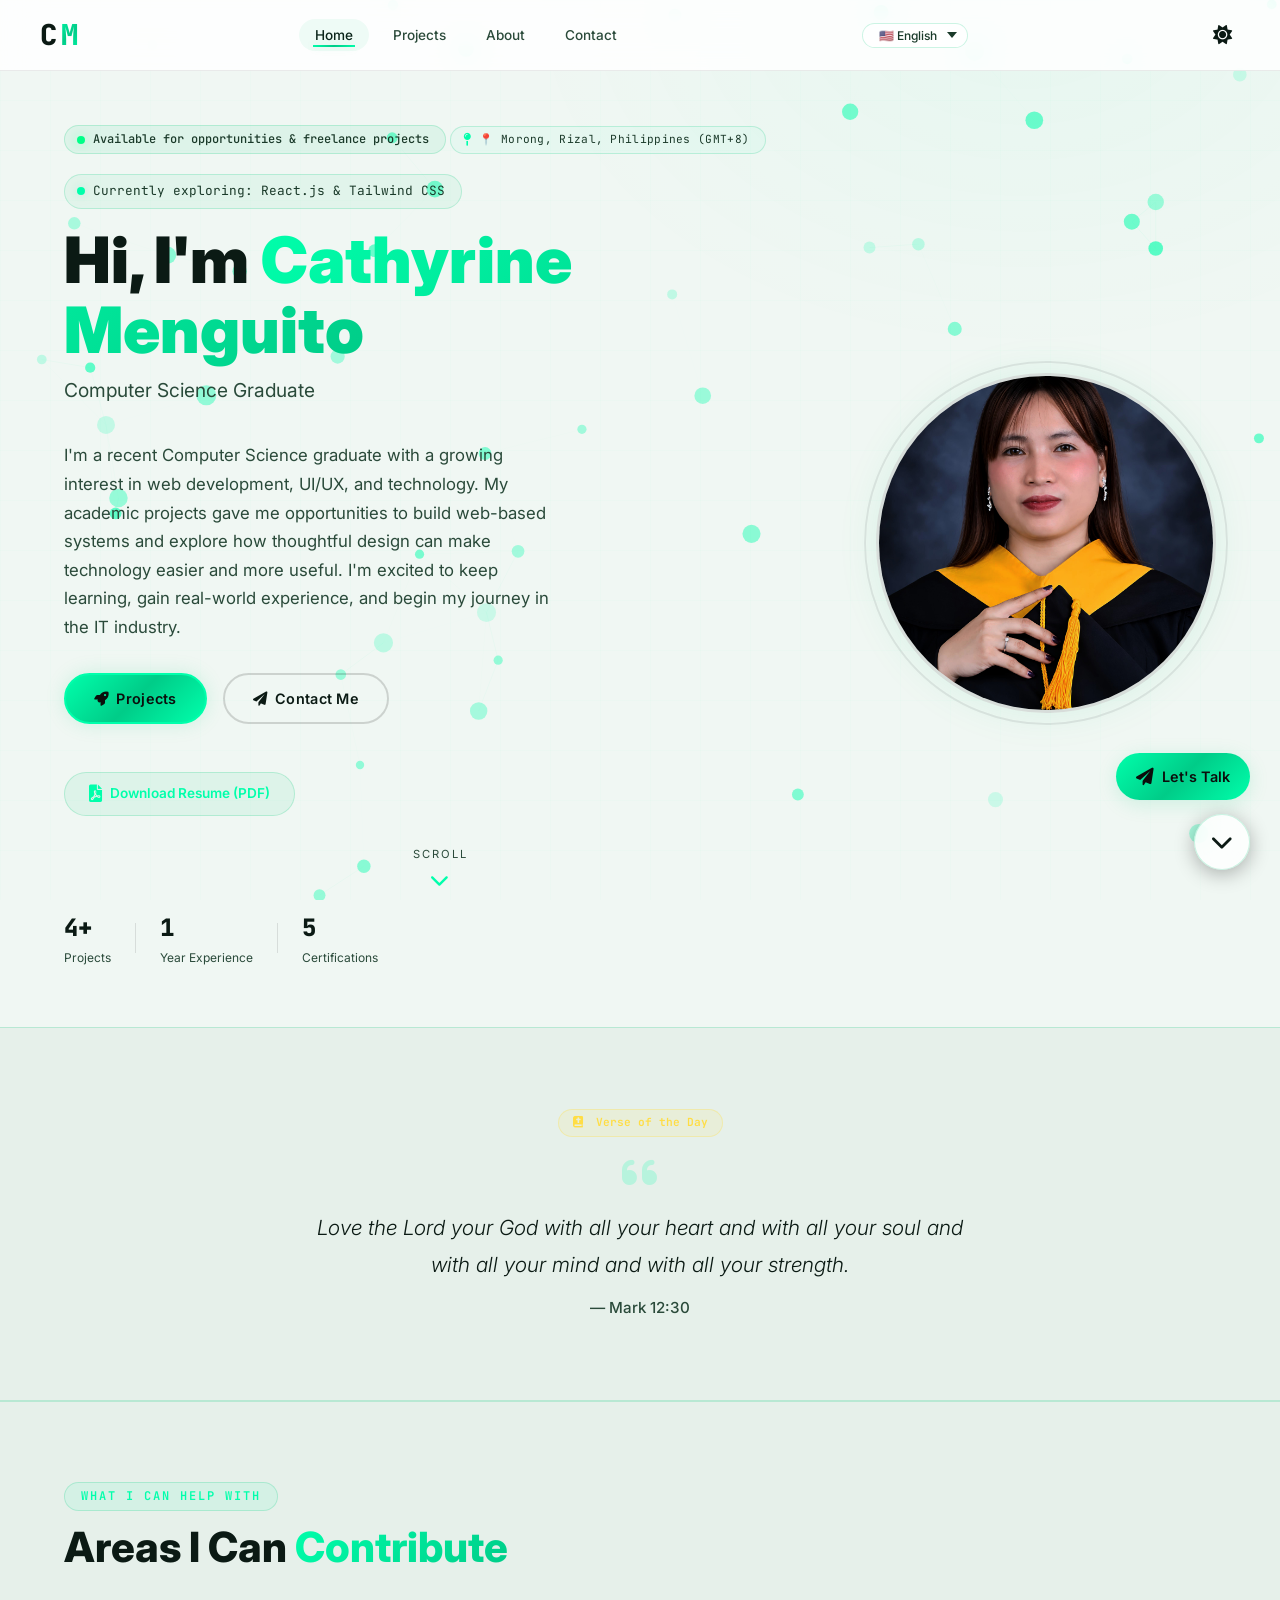
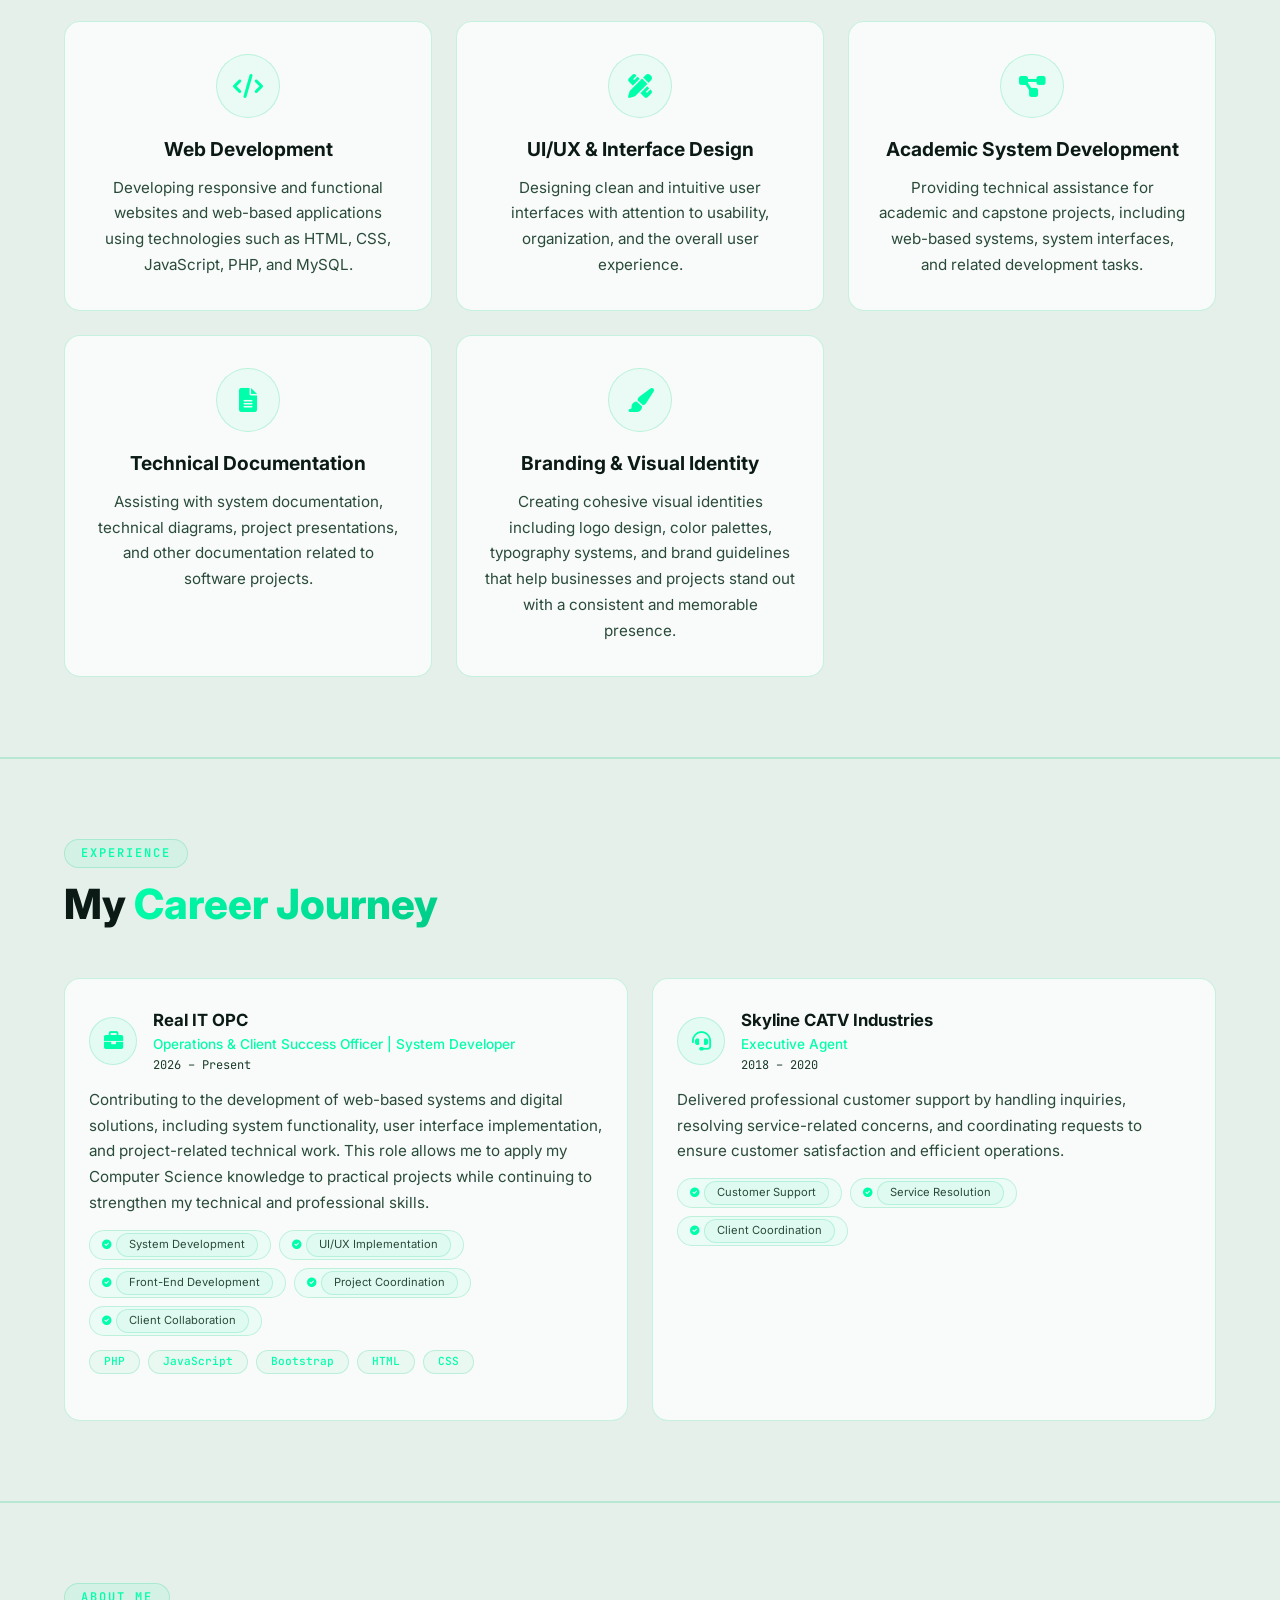
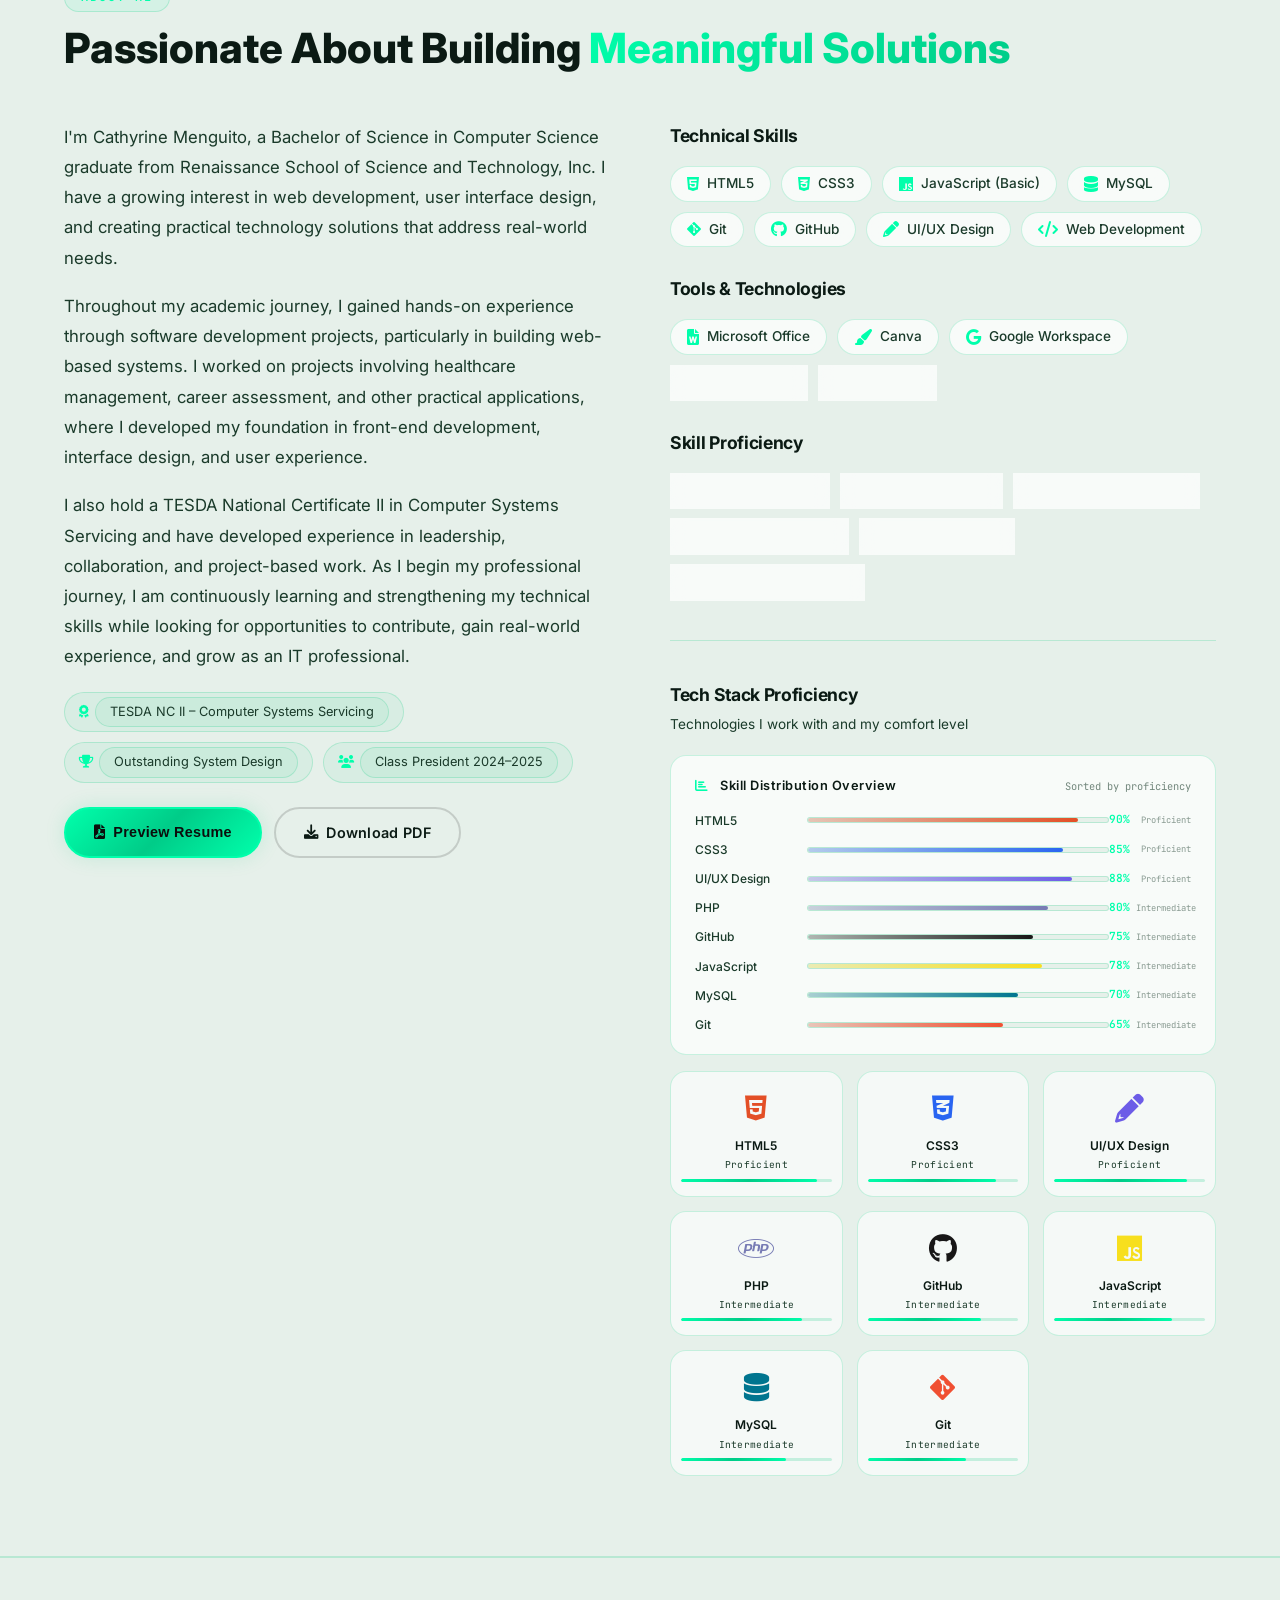
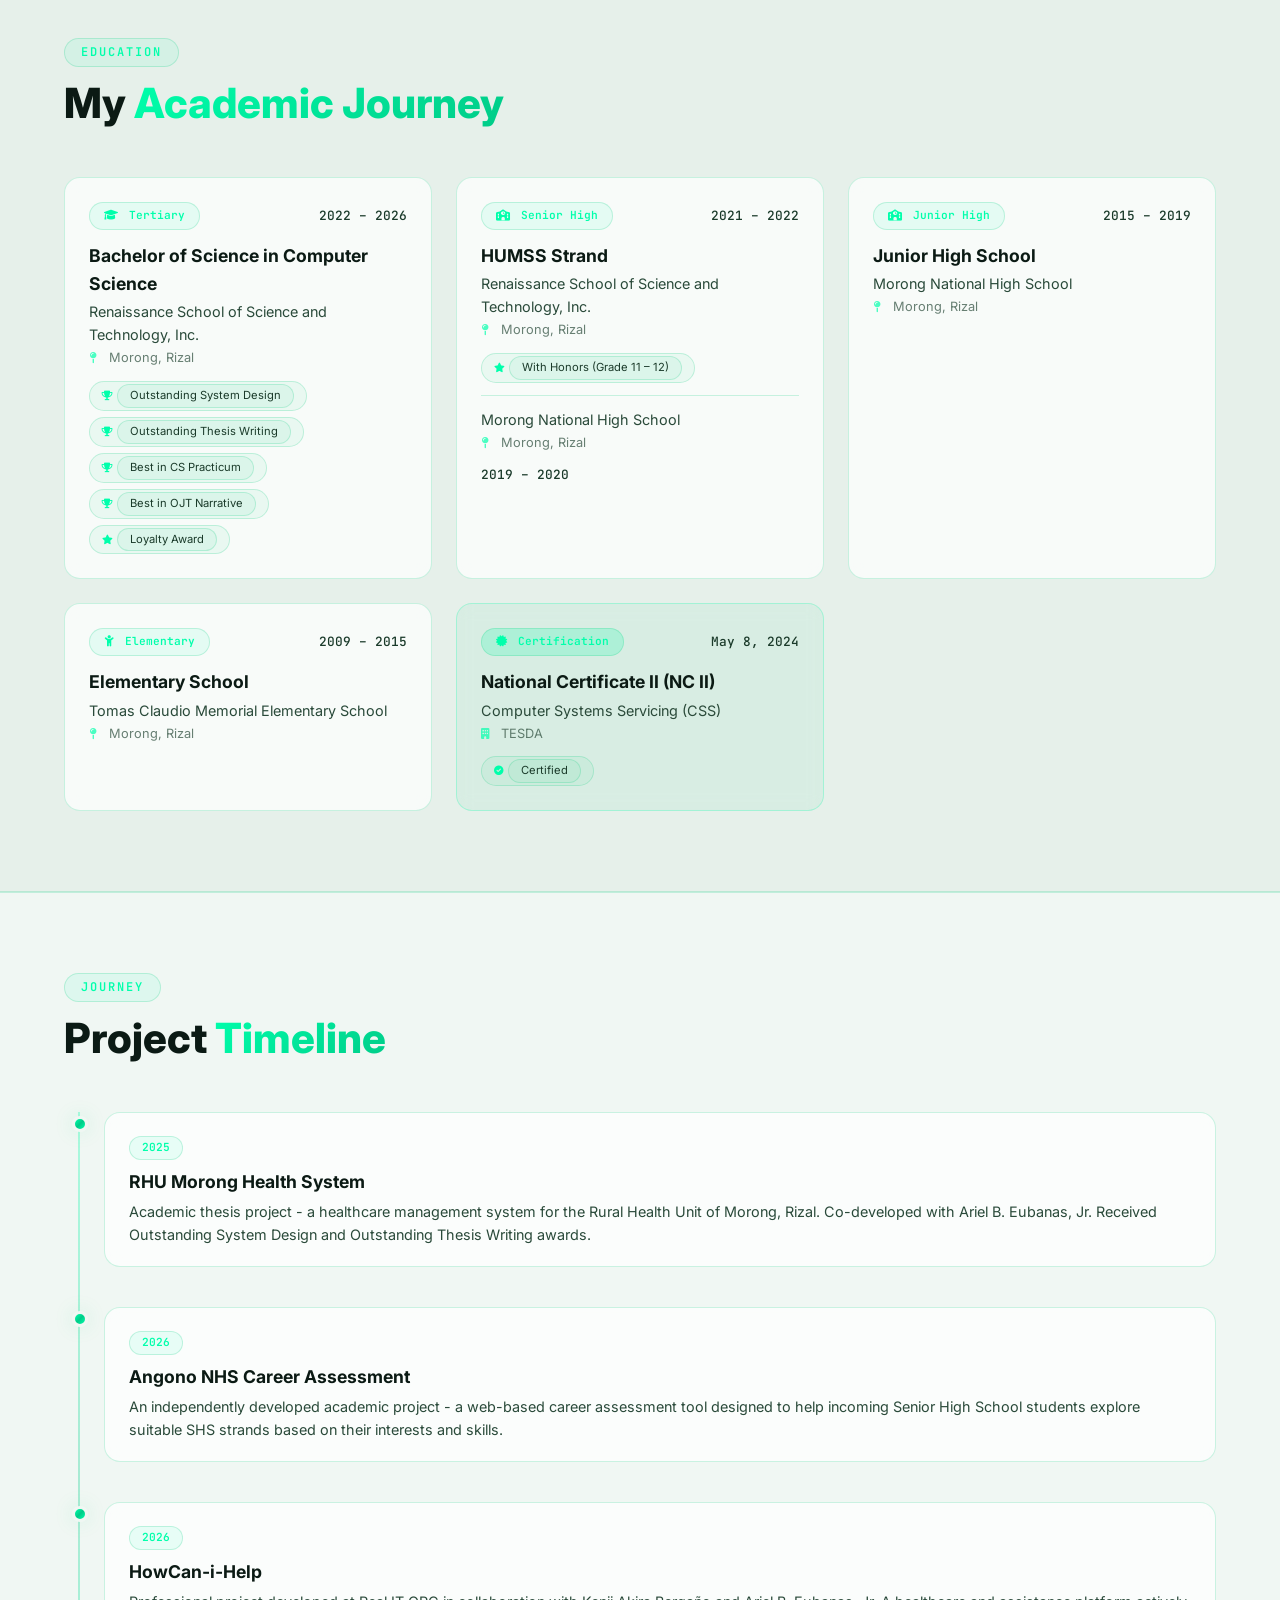
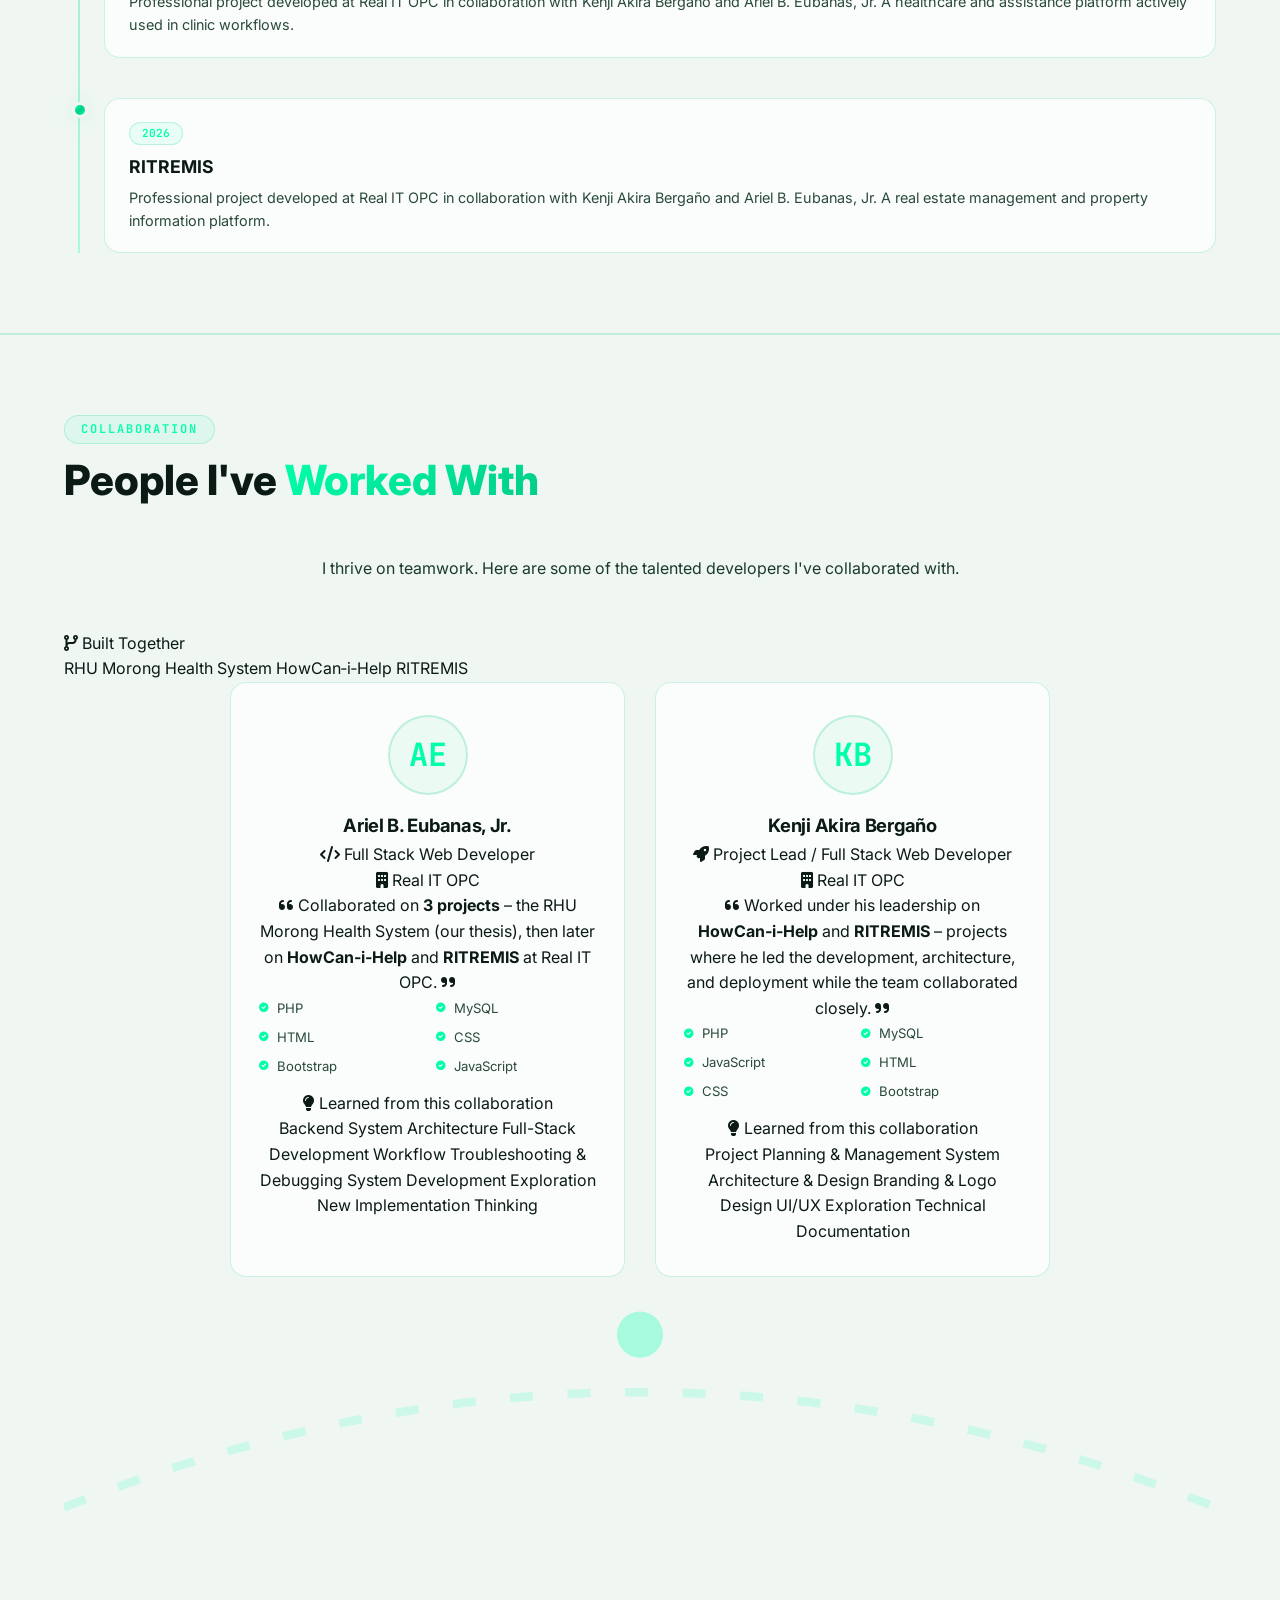
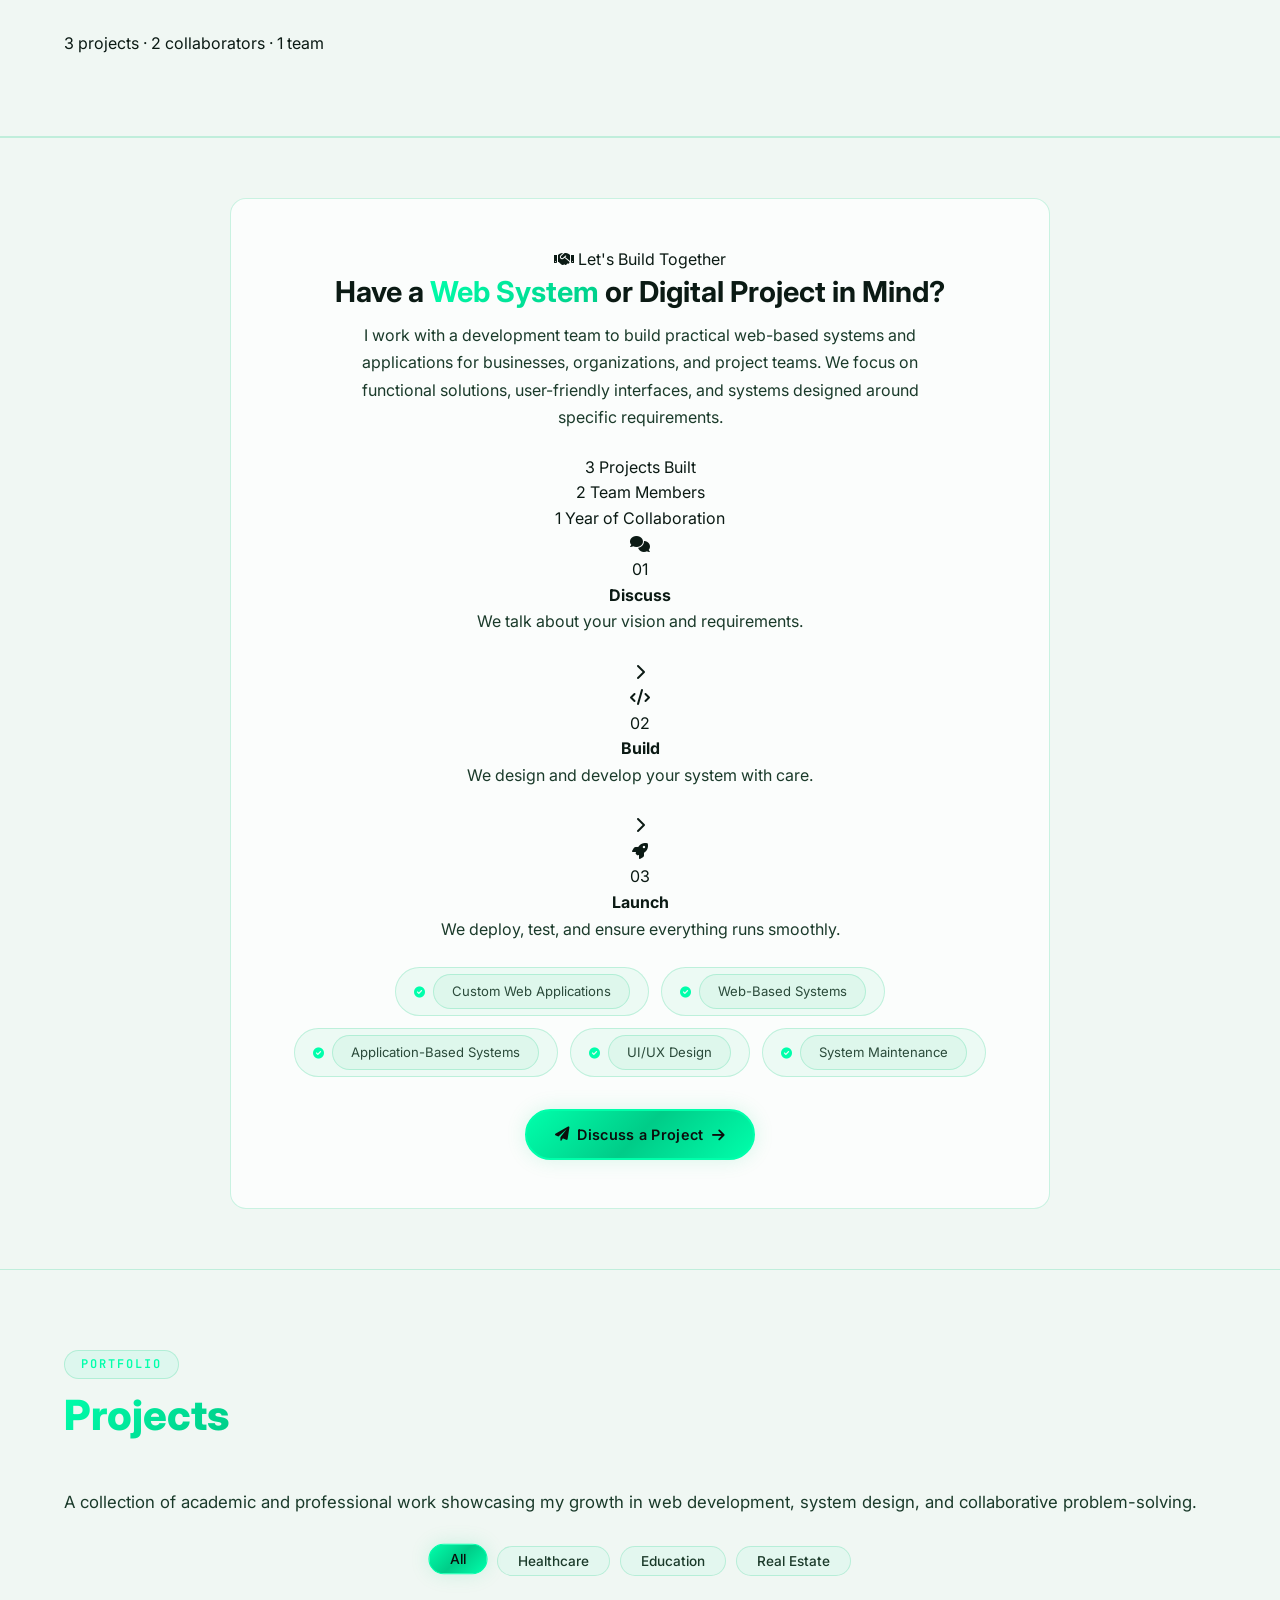
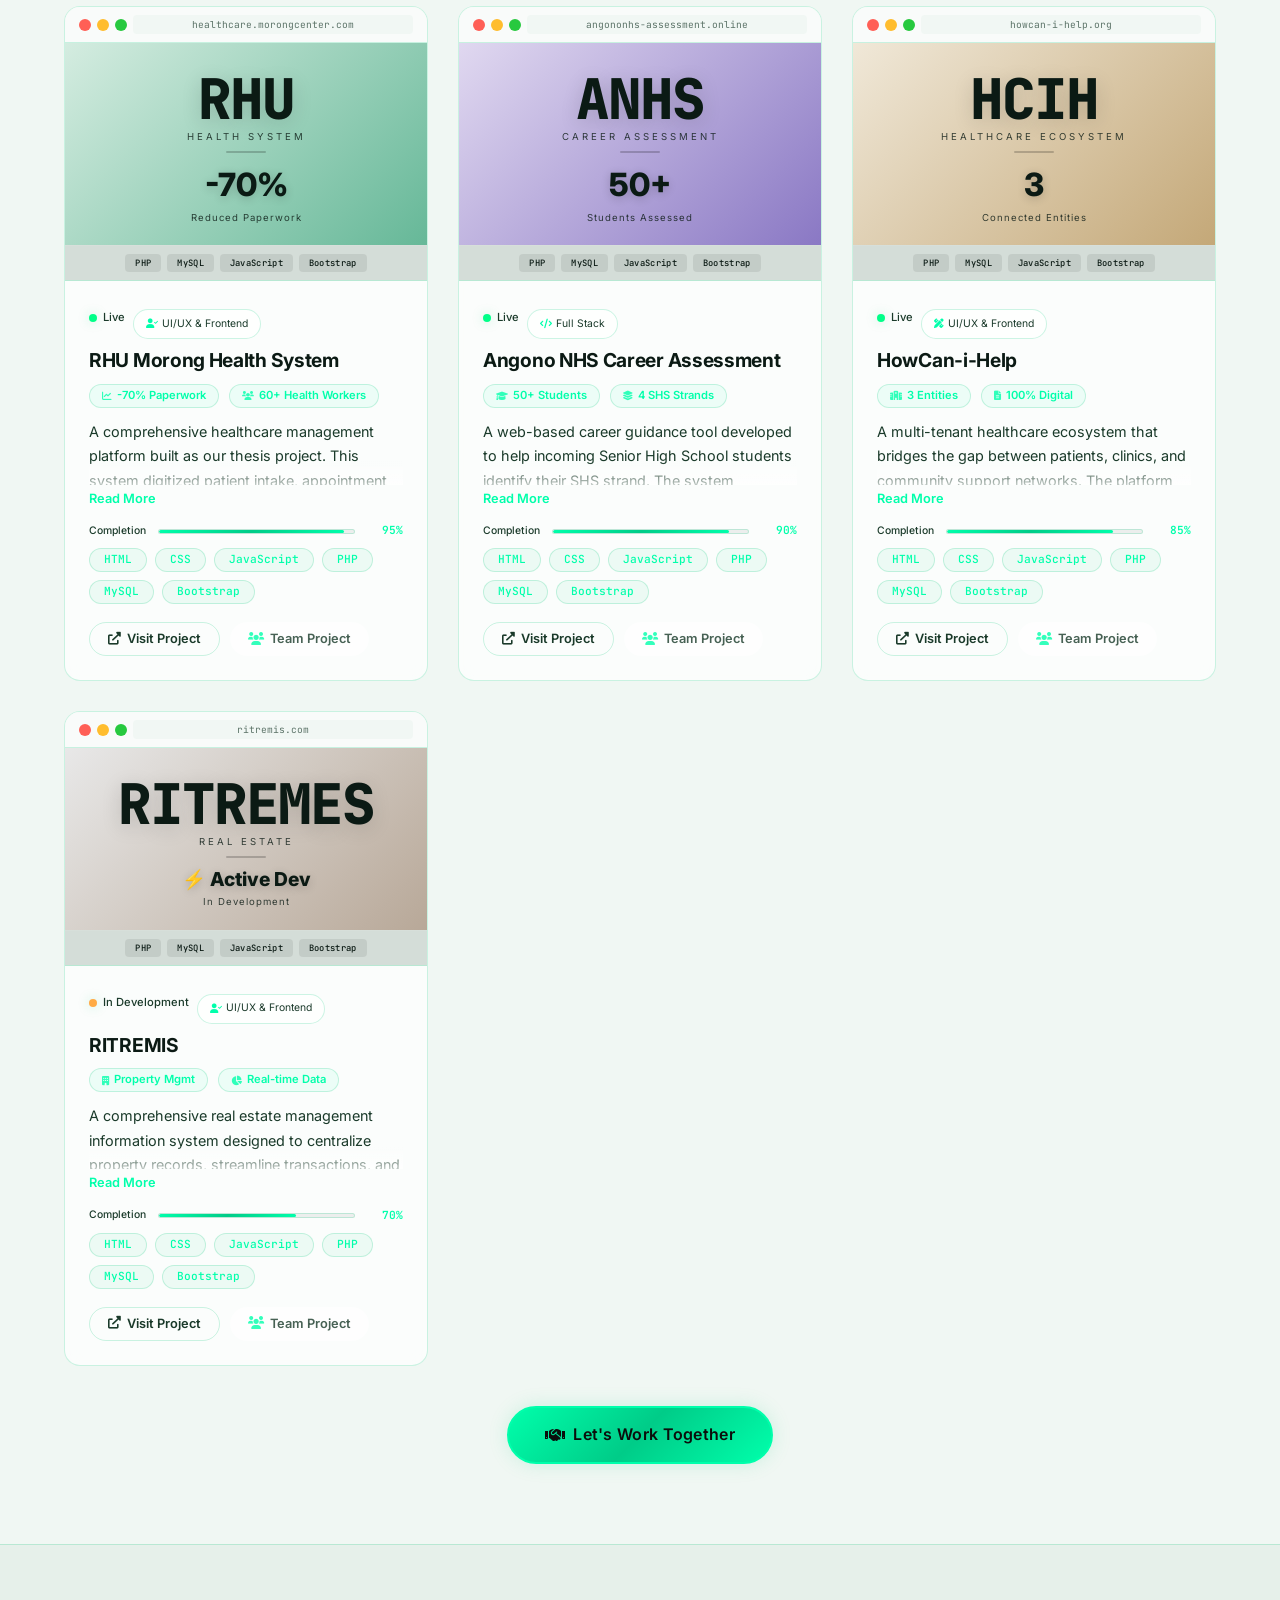
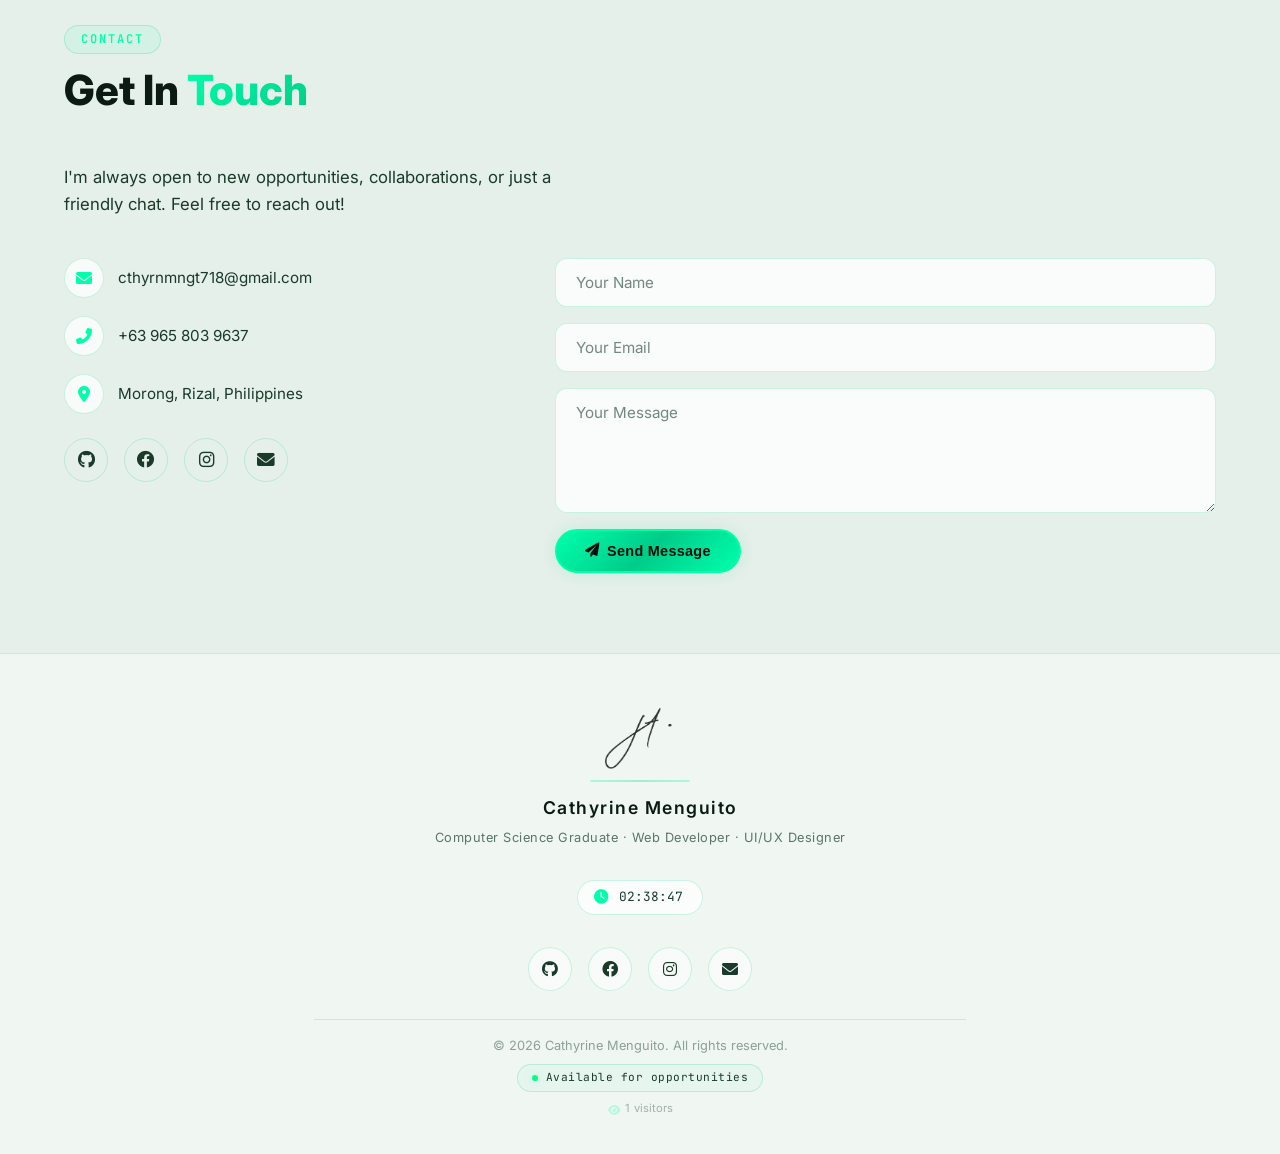
==== commit e3db3565: "Update index.html" ====
--- a/index.html
+++ b/index.html
@@ -1223,33 +1223,138 @@
             </div>
         </section>
 
-        <!-- ========== PEOPLE I'VE WORKED WITH ========== -->
+          <!-- ========== PEOPLE I'VE WORKED WITH ========== -->
         <section id="team">
             <div class="container">
                 <div class="section-header">
                     <span class="section-tag" data-i18n="team_tag">Collaboration</span>
                     <h2><span data-i18n="team_title_prefix">People I've</span> <span class="gradient-text" data-i18n="team_title_gradient">Worked With</span></h2>
                 </div>
-                <p class="team-sub" style="color:var(--text-secondary);max-width:600px;margin:0 auto 48px;text-align:center;line-height:1.8;" data-i18n="team_sub">I thrive on teamwork. Here are some of the talented developers I've collaborated with.</p>
+                <p class="team-sub" style="color:var(--text-secondary);max-width:640px;margin:0 auto 32px;text-align:center;line-height:1.8;" data-i18n="team_sub">I believe good work comes from collaboration. Here are some of the people I've had the privilege of working with and learning from.</p>
+
+                <!-- Projects We Built Together -->
+                <div class="team-collaboration-highlight">
+                    <span class="highlight-label"><i class="fas fa-code-branch"></i> Built Together</span>
+                    <div class="highlight-projects">
+                        <span class="project-tag">RHU Morong Health System</span>
+                        <span class="project-tag">HowCan‑i‑Help</span>
+                        <span class="project-tag">RITREMIS</span>
+                    </div>
+                </div>
+
                 <div class="team-grid">
+                    <!-- ===== ARIEL B. EUBANAS, JR. ===== -->
                     <div class="team-card" data-tilt>
-                        <div class="team-avatar"><span class="team-initials">AE</span></div>
-                        <div class="team-info">
-                            <h3>Ariel B. Eubanas, Jr.</h3>
-                            <p class="team-role" data-i18n="team_role_1">Full Stack Web Developer</p>
-                            <p class="team-project" data-i18n="team_company_1">Real IT OPC</p>
-                            <ul class="team-skills"><li><i class="fas fa-check-circle"></i> PHP</li><li><i class="fas fa-check-circle"></i> MySQL</li><li><i class="fas fa-check-circle"></i> HTML</li><li><i class="fas fa-check-circle"></i> CSS</li><li><i class="fas fa-check-circle"></i> Bootstrap</li><li><i class="fas fa-check-circle"></i> JavaScript</li></ul>
-                        </div>
-                    </div>
+                        <div class="team-card-inner">
+                            <div class="team-avatar-wrapper">
+                                <div class="team-avatar">
+                                    <span class="team-initials">AE</span>
+                                    <div class="team-avatar-ring"></div>
+                                </div>
+                                <span class="team-status-dot online"></span>
+                            </div>
+                            <div class="team-info">
+                                <h3>Ariel B. Eubanas, Jr.</h3>
+                                <div class="team-role-badge">
+                                    <i class="fas fa-code"></i>
+                                    <span>Full Stack Web Developer</span>
+                                </div>
+                                <p class="team-company">
+                                    <i class="fas fa-building"></i>
+                                    <span>Real IT OPC</span>
+                                </p>
+
+                                <div class="team-collaboration">
+                                    <p class="collab-desc">
+                                        <i class="fas fa-quote-left"></i>
+                                        Collaborated on <strong>3 projects</strong> – the RHU Morong Health System (our thesis), then later on <strong>HowCan‑i‑Help</strong> and <strong>RITREMIS</strong> at Real IT OPC.
+                                        <i class="fas fa-quote-right"></i>
+                                    </p>
+                                </div>
+
+                                <ul class="team-skills">
+                                    <li><i class="fas fa-check-circle"></i> PHP</li>
+                                    <li><i class="fas fa-check-circle"></i> MySQL</li>
+                                    <li><i class="fas fa-check-circle"></i> HTML</li>
+                                    <li><i class="fas fa-check-circle"></i> CSS</li>
+                                    <li><i class="fas fa-check-circle"></i> Bootstrap</li>
+                                    <li><i class="fas fa-check-circle"></i> JavaScript</li>
+                                </ul>
+
+                                <div class="team-learning">
+                                    <span class="learning-label"><i class="fas fa-lightbulb"></i> Learned from this collaboration</span>
+                                    <div class="learning-tags">
+                                        <span class="learning-tag">Backend System Architecture</span>
+                                        <span class="learning-tag">Full-Stack Development Workflow</span>
+                                        <span class="learning-tag">Troubleshooting &amp; Debugging</span>
+                                        <span class="learning-tag">System Development Exploration</span>
+                                        <span class="learning-tag">New Implementation Thinking</span>
+                                    </div>
+                                </div>
+                            </div>
+                        </div>
+                    </div>
+
+                    <!-- ===== KENJI AKIRA BERGAÑO ===== -->
                     <div class="team-card" data-tilt>
-                        <div class="team-avatar"><span class="team-initials">KB</span></div>
-                        <div class="team-info">
-                            <h3>Kenji Akira Bergaño</h3>
-                            <p class="team-role" data-i18n="team_role_2">Project Lead / Full Stack Web Developer</p>
-                            <p class="team-project" data-i18n="team_company_2">Real IT OPC</p>
-                            <ul class="team-skills"><li><i class="fas fa-check-circle"></i> PHP</li><li><i class="fas fa-check-circle"></i> MySQL</li><li><i class="fas fa-check-circle"></i> JavaScript</li><li><i class="fas fa-check-circle"></i> HTML</li><li><i class="fas fa-check-circle"></i> CSS</li><li><i class="fas fa-check-circle"></i> Bootstrap</li></ul>
-                        </div>
-                    </div>
+                        <div class="team-card-inner">
+                            <div class="team-avatar-wrapper">
+                                <div class="team-avatar">
+                                    <span class="team-initials">KB</span>
+                                    <div class="team-avatar-ring"></div>
+                                </div>
+                                <span class="team-status-dot online"></span>
+                            </div>
+                            <div class="team-info">
+                                <h3>Kenji Akira Bergaño</h3>
+                                <div class="team-role-badge">
+                                    <i class="fas fa-rocket"></i>
+                                    <span>Project Lead / Full Stack Web Developer</span>
+                                </div>
+                                <p class="team-company">
+                                    <i class="fas fa-building"></i>
+                                    <span>Real IT OPC</span>
+                                </p>
+
+                                <div class="team-collaboration">
+                                    <p class="collab-desc">
+                                        <i class="fas fa-quote-left"></i>
+                                        Worked under his leadership on <strong>HowCan‑i‑Help</strong> and <strong>RITREMIS</strong> – projects where he led the development, architecture, and deployment while the team collaborated closely.
+                                        <i class="fas fa-quote-right"></i>
+                                    </p>
+                                </div>
+
+                                <ul class="team-skills">
+                                    <li><i class="fas fa-check-circle"></i> PHP</li>
+                                    <li><i class="fas fa-check-circle"></i> MySQL</li>
+                                    <li><i class="fas fa-check-circle"></i> JavaScript</li>
+                                    <li><i class="fas fa-check-circle"></i> HTML</li>
+                                    <li><i class="fas fa-check-circle"></i> CSS</li>
+                                    <li><i class="fas fa-check-circle"></i> Bootstrap</li>
+                                </ul>
+
+                                <div class="team-learning">
+                                    <span class="learning-label"><i class="fas fa-lightbulb"></i> Learned from this collaboration</span>
+                                    <div class="learning-tags">
+                                        <span class="learning-tag">Project Planning &amp; Management</span>
+                                        <span class="learning-tag">System Architecture &amp; Design</span>
+                                        <span class="learning-tag">Branding &amp; Logo Design</span>
+                                        <span class="learning-tag">UI/UX Exploration</span>
+                                        <span class="learning-tag">Technical Documentation</span>
+                                    </div>
+                                </div>
+                            </div>
+                        </div>
+                    </div>
+                </div>
+
+                <!-- Connection Arc -->
+                <div class="team-connection-arc">
+                    <svg viewBox="0 0 200 60" preserveAspectRatio="none">
+                        <path d="M 0 40 Q 100 0 200 40" stroke="var(--mint-primary)" stroke-width="1.5" fill="none" opacity="0.15" stroke-dasharray="4 6"/>
+                        <circle cx="100" cy="10" r="4" fill="var(--mint-primary)" opacity="0.3"/>
+                    </svg>
+                    <span class="connection-label">3 projects · 2 collaborators · 1 team</span>
                 </div>
             </div>
         </section>
@@ -1258,18 +1363,86 @@
         <section id="for-clients">
             <div class="container">
                 <div class="client-banner">
-                    <h3><span data-i18n="client_title_prefix">Have a</span> <span class="gradient-text" data-i18n="client_title_gradient">Web System</span> <span data-i18n="client_title_suffix">or Digital Project in Mind?</span></h3>
-                    <p data-i18n="client_desc">I work with a development team to build practical web-based systems and applications for businesses, organizations, and project teams. We focus on functional solutions, user-friendly interfaces, and systems designed around specific requirements.</p>
-                    <div class="client-services">
-                        <span><i class="fas fa-check-circle"></i> <span data-i18n="client_svc_1">Custom Web Applications</span></span>
-                        <span><i class="fas fa-check-circle"></i> <span data-i18n="client_svc_2">Web-Based Systems</span></span>
-                        <span><i class="fas fa-check-circle"></i> <span data-i18n="client_svc_3">Application-Based Systems</span></span>
-                        <span><i class="fas fa-check-circle"></i> <span data-i18n="client_svc_4">UI/UX Design</span></span>
-                        <span><i class="fas fa-check-circle"></i> <span data-i18n="client_svc_5">System Maintenance</span></span>
-                    </div>
-                    <a href="#contact" class="btn btn-primary" aria-label="Discuss a project">
-                        <i class="fas fa-paper-plane"></i> <span data-i18n="client_btn">Discuss a Project</span>
-                    </a>
+                    <div class="client-banner-content">
+                        <span class="client-badge">
+                            <i class="fas fa-handshake"></i> Let's Build Together
+                        </span>
+                        <h3>
+                            <span data-i18n="client_title_prefix">Have a</span>
+                            <span class="gradient-text" data-i18n="client_title_gradient">Web System</span>
+                            <span data-i18n="client_title_suffix">or Digital Project in Mind?</span>
+                        </h3>
+                        <p data-i18n="client_desc">I work with a development team to build practical web-based systems and applications for businesses, organizations, and project teams. We focus on functional solutions, user-friendly interfaces, and systems designed around specific requirements.</p>
+
+                        <!-- Trust Indicators (Real Data) -->
+                        <div class="client-trust">
+                            <div class="trust-item">
+                                <span class="trust-number">3</span>
+                                <span class="trust-label">Projects Built</span>
+                            </div>
+                            <div class="trust-divider"></div>
+                            <div class="trust-item">
+                                <span class="trust-number">2</span>
+                                <span class="trust-label">Team Members</span>
+                            </div>
+                            <div class="trust-divider"></div>
+                            <div class="trust-item">
+                                <span class="trust-number">1</span>
+                                <span class="trust-label">Year of Collaboration</span>
+                            </div>
+                        </div>
+
+                        <!-- Process Steps -->
+                        <div class="client-process">
+                            <div class="process-step">
+                                <div class="process-icon"><i class="fas fa-comments"></i></div>
+                                <div class="process-info">
+                                    <span class="process-number">01</span>
+                                    <h4>Discuss</h4>
+                                    <p>We talk about your vision and requirements.</p>
+                                </div>
+                            </div>
+                            <div class="process-arrow"><i class="fas fa-chevron-right"></i></div>
+                            <div class="process-step">
+                                <div class="process-icon"><i class="fas fa-code"></i></div>
+                                <div class="process-info">
+                                    <span class="process-number">02</span>
+                                    <h4>Build</h4>
+                                    <p>We design and develop your system with care.</p>
+                                </div>
+                            </div>
+                            <div class="process-arrow"><i class="fas fa-chevron-right"></i></div>
+                            <div class="process-step">
+                                <div class="process-icon"><i class="fas fa-rocket"></i></div>
+                                <div class="process-info">
+                                    <span class="process-number">03</span>
+                                    <h4>Launch</h4>
+                                    <p>We deploy, test, and ensure everything runs smoothly.</p>
+                                </div>
+                            </div>
+                        </div>
+
+                        <div class="client-services">
+                            <span><i class="fas fa-check-circle"></i> <span data-i18n="client_svc_1">Custom Web Applications</span></span>
+                            <span><i class="fas fa-check-circle"></i> <span data-i18n="client_svc_2">Web-Based Systems</span></span>
+                            <span><i class="fas fa-check-circle"></i> <span data-i18n="client_svc_3">Application-Based Systems</span></span>
+                            <span><i class="fas fa-check-circle"></i> <span data-i18n="client_svc_4">UI/UX Design</span></span>
+                            <span><i class="fas fa-check-circle"></i> <span data-i18n="client_svc_5">System Maintenance</span></span>
+                        </div>
+
+                        <a href="#contact" class="btn btn-primary" aria-label="Discuss a project">
+                            <i class="fas fa-paper-plane"></i>
+                            <span data-i18n="client_btn">Discuss a Project</span>
+                            <span class="btn-arrow"><i class="fas fa-arrow-right"></i></span>
+                        </a>
+                    </div>
+
+                    <!-- Decorative Elements -->
+                    <div class="client-decoration">
+                        <div class="deco-shape deco-shape-1"></div>
+                        <div class="deco-shape deco-shape-2"></div>
+                        <div class="deco-shape deco-shape-3"></div>
+                    </div>
                 </div>
             </div>
         </section>
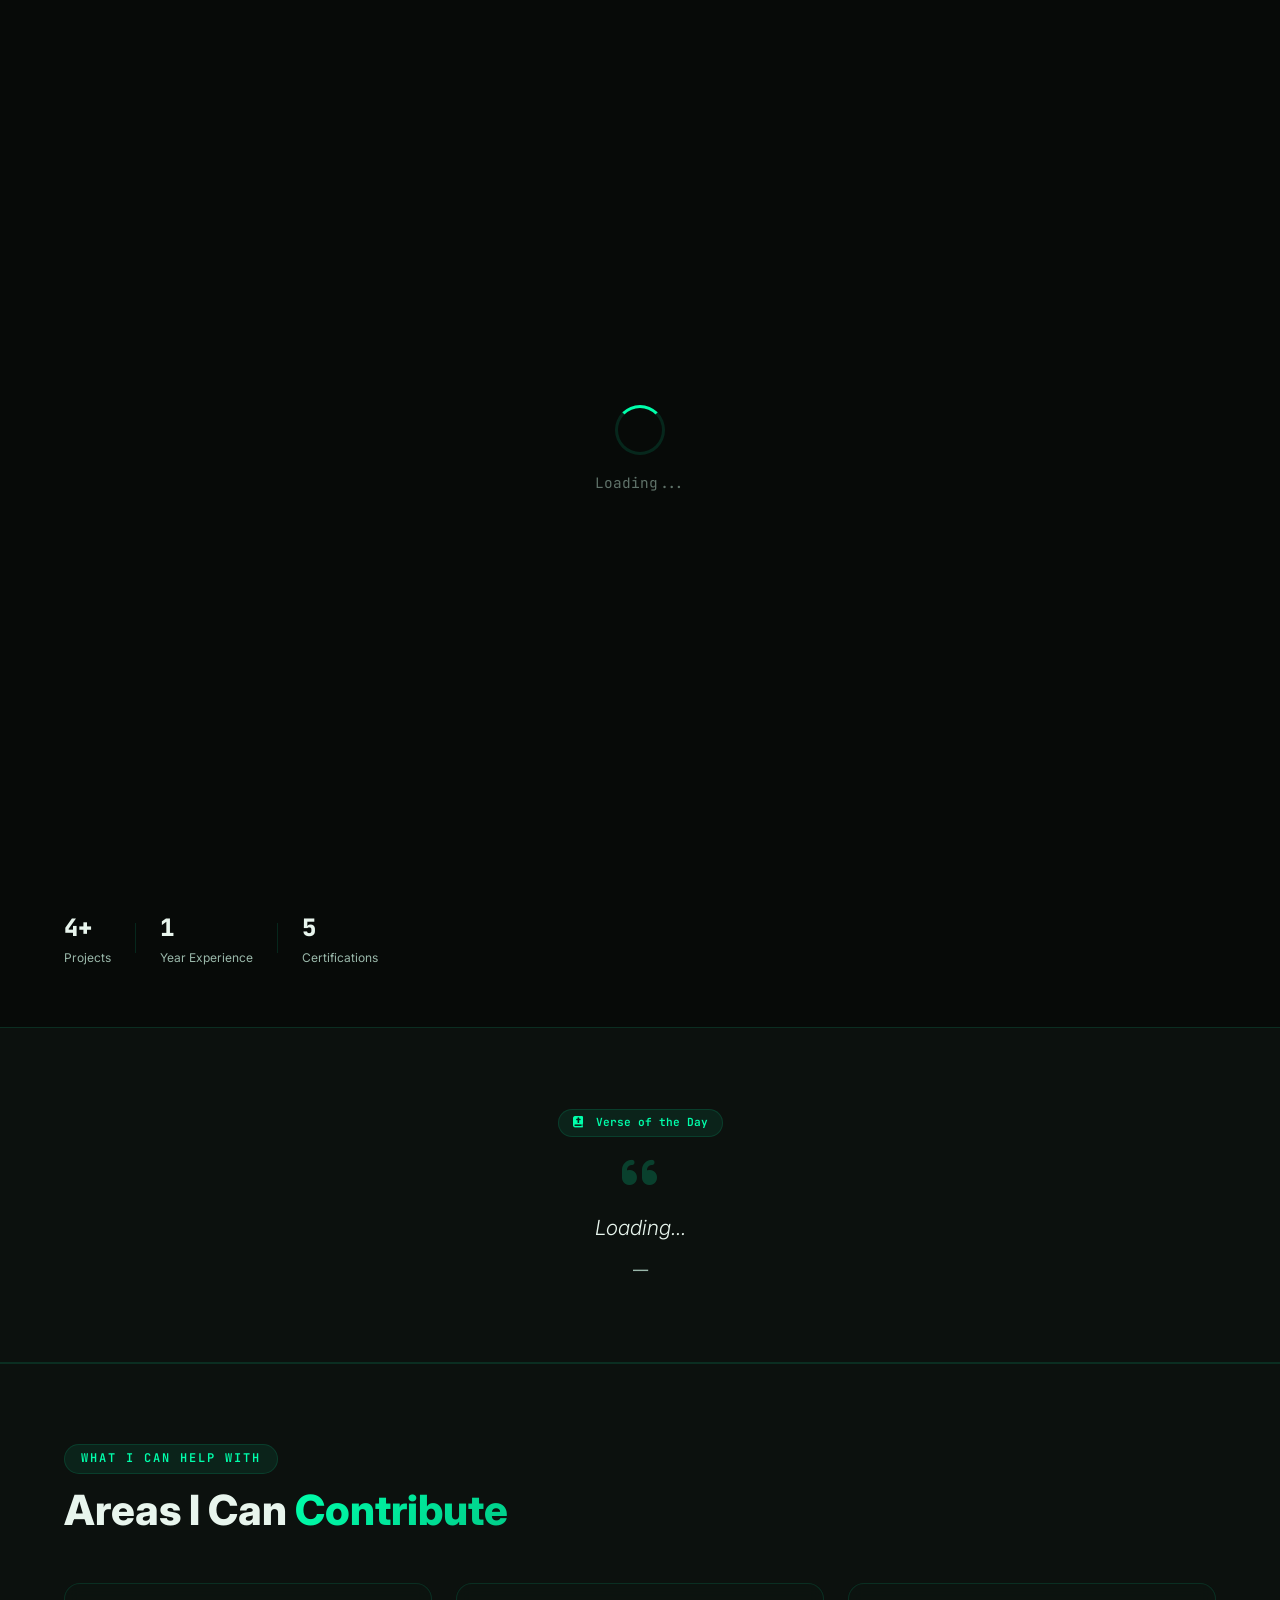
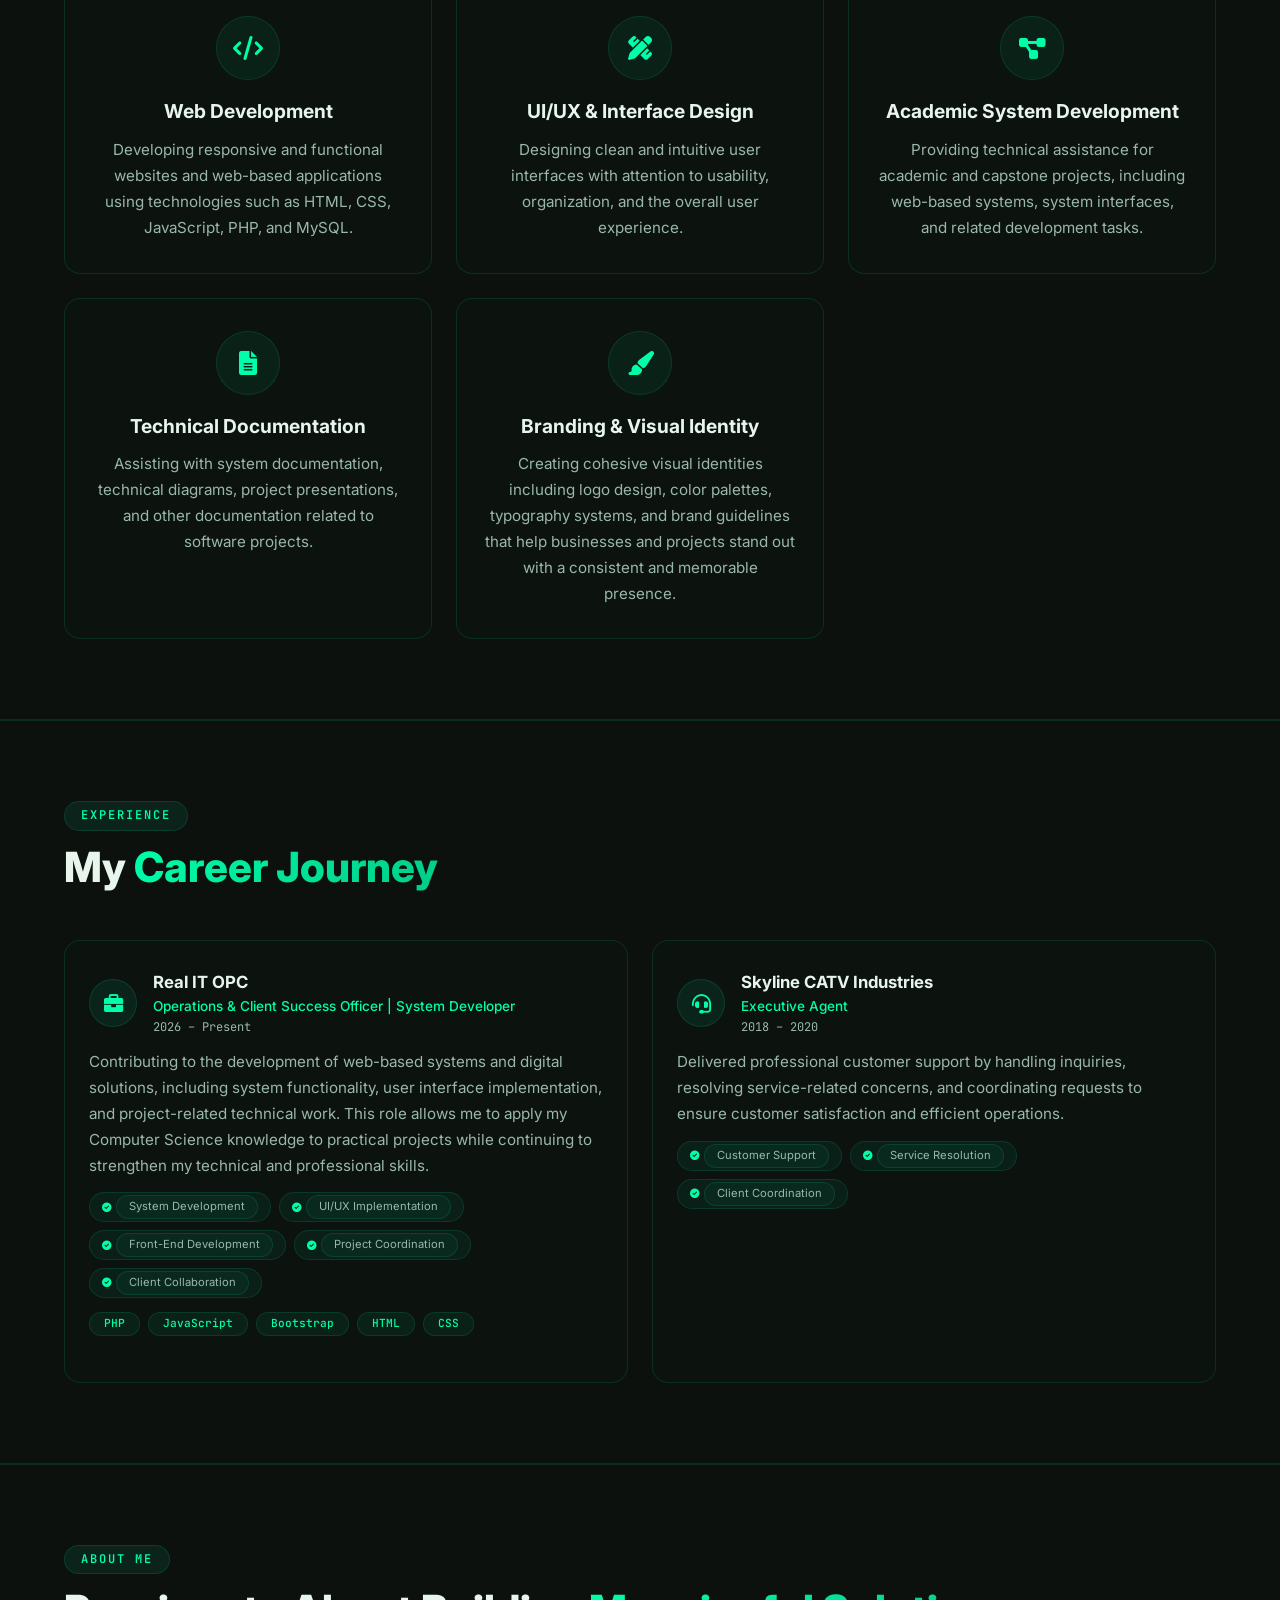
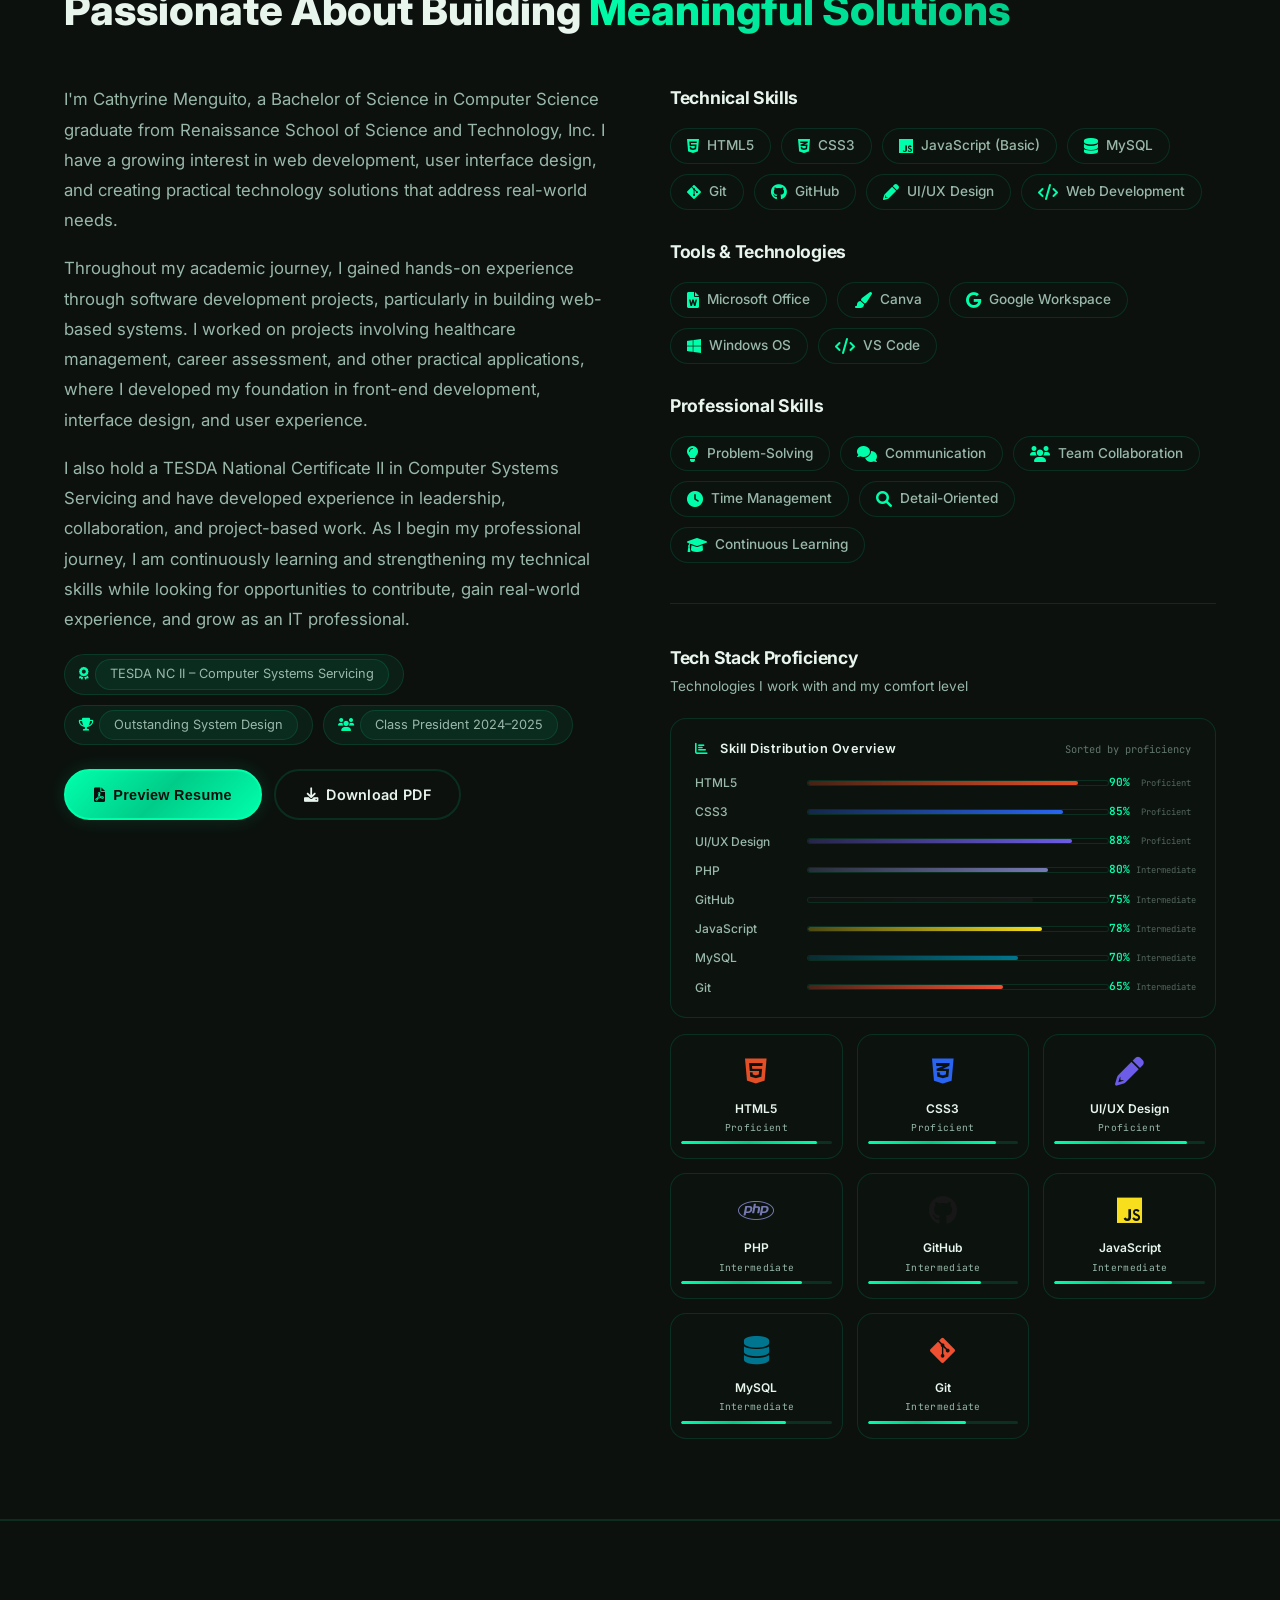
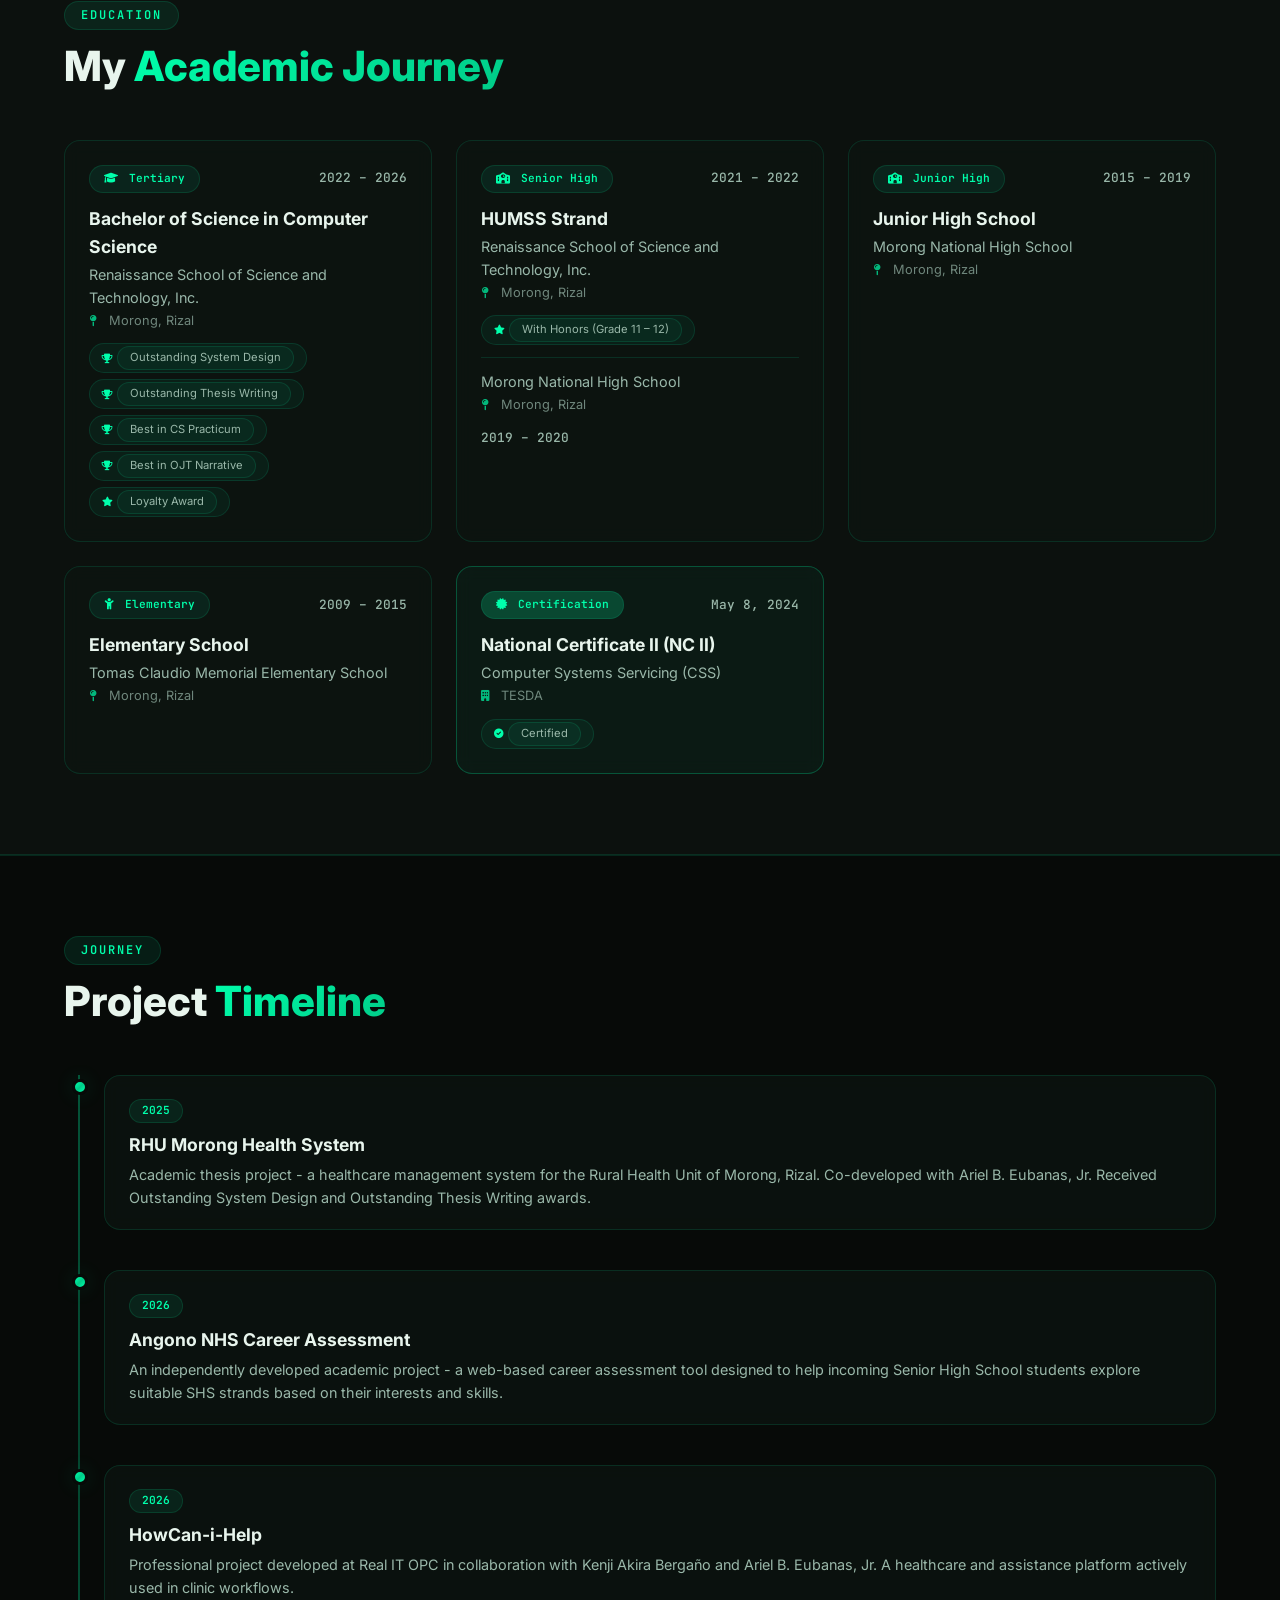
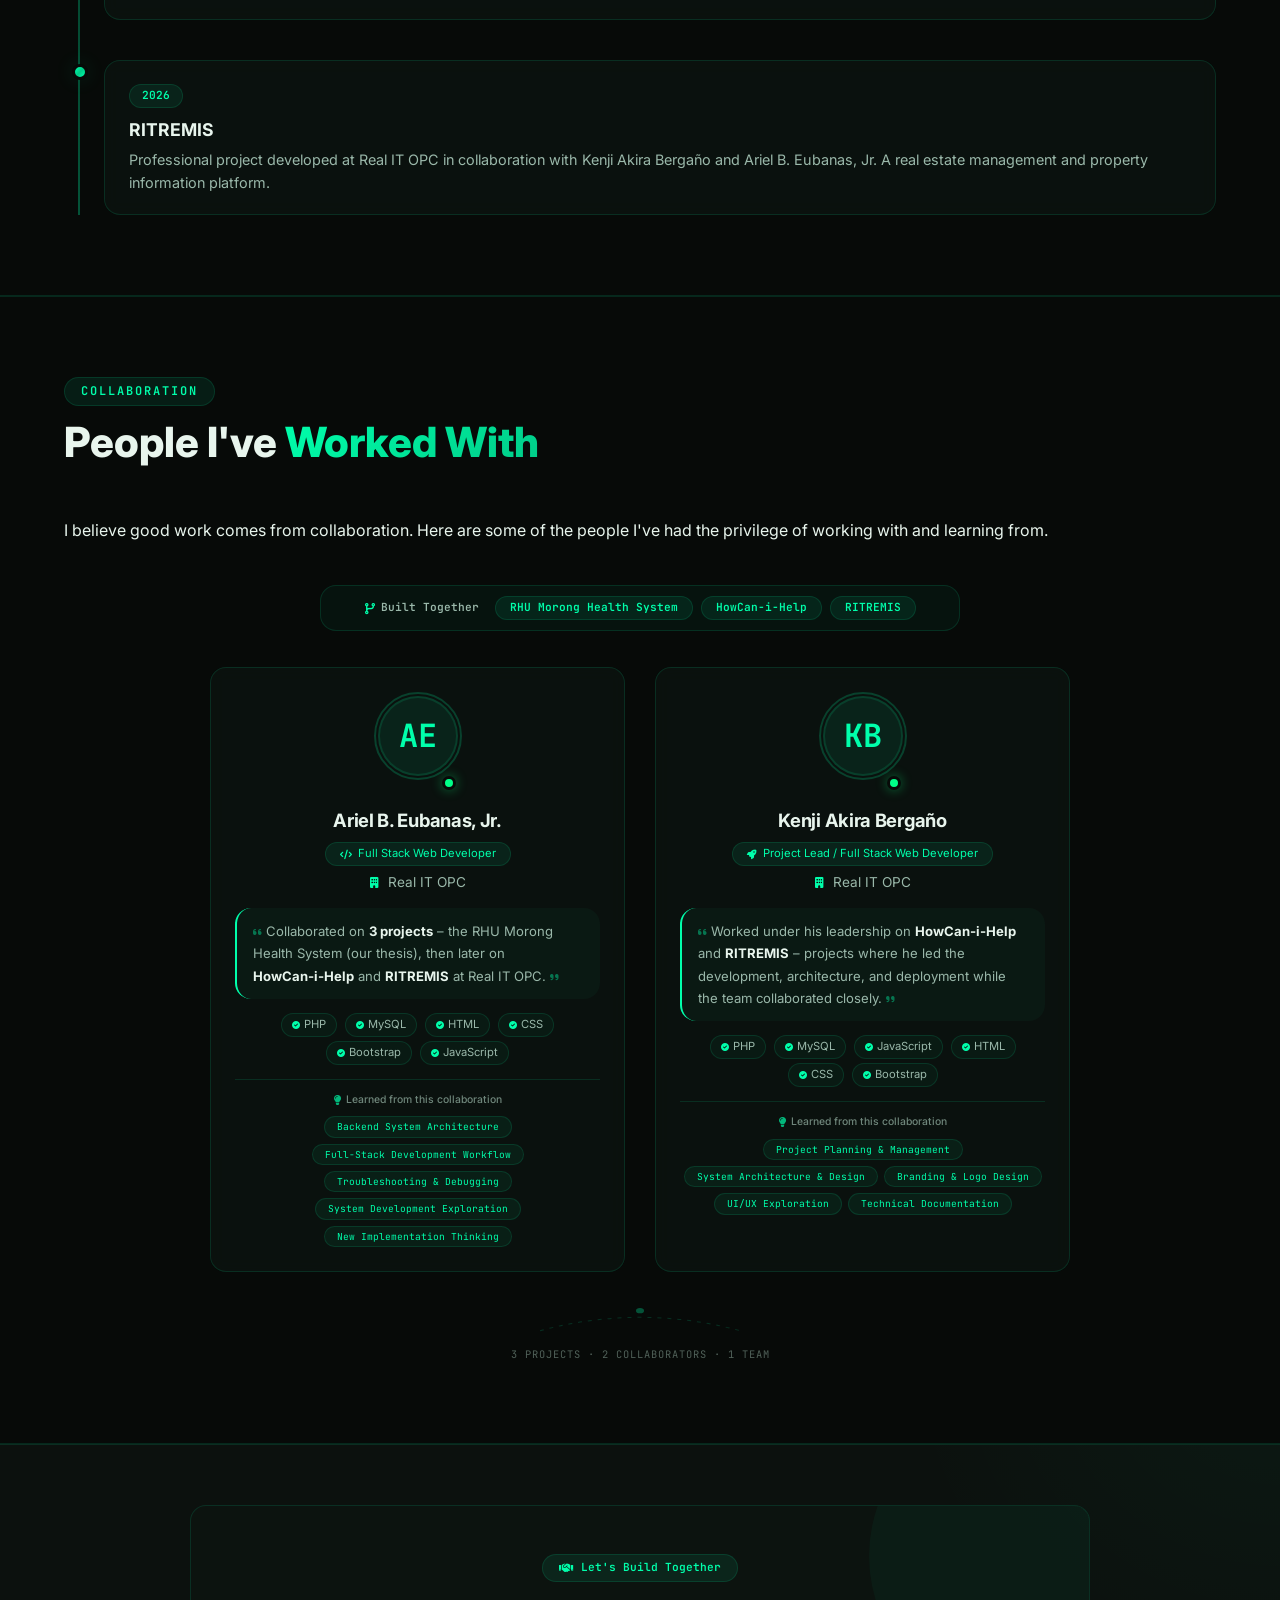
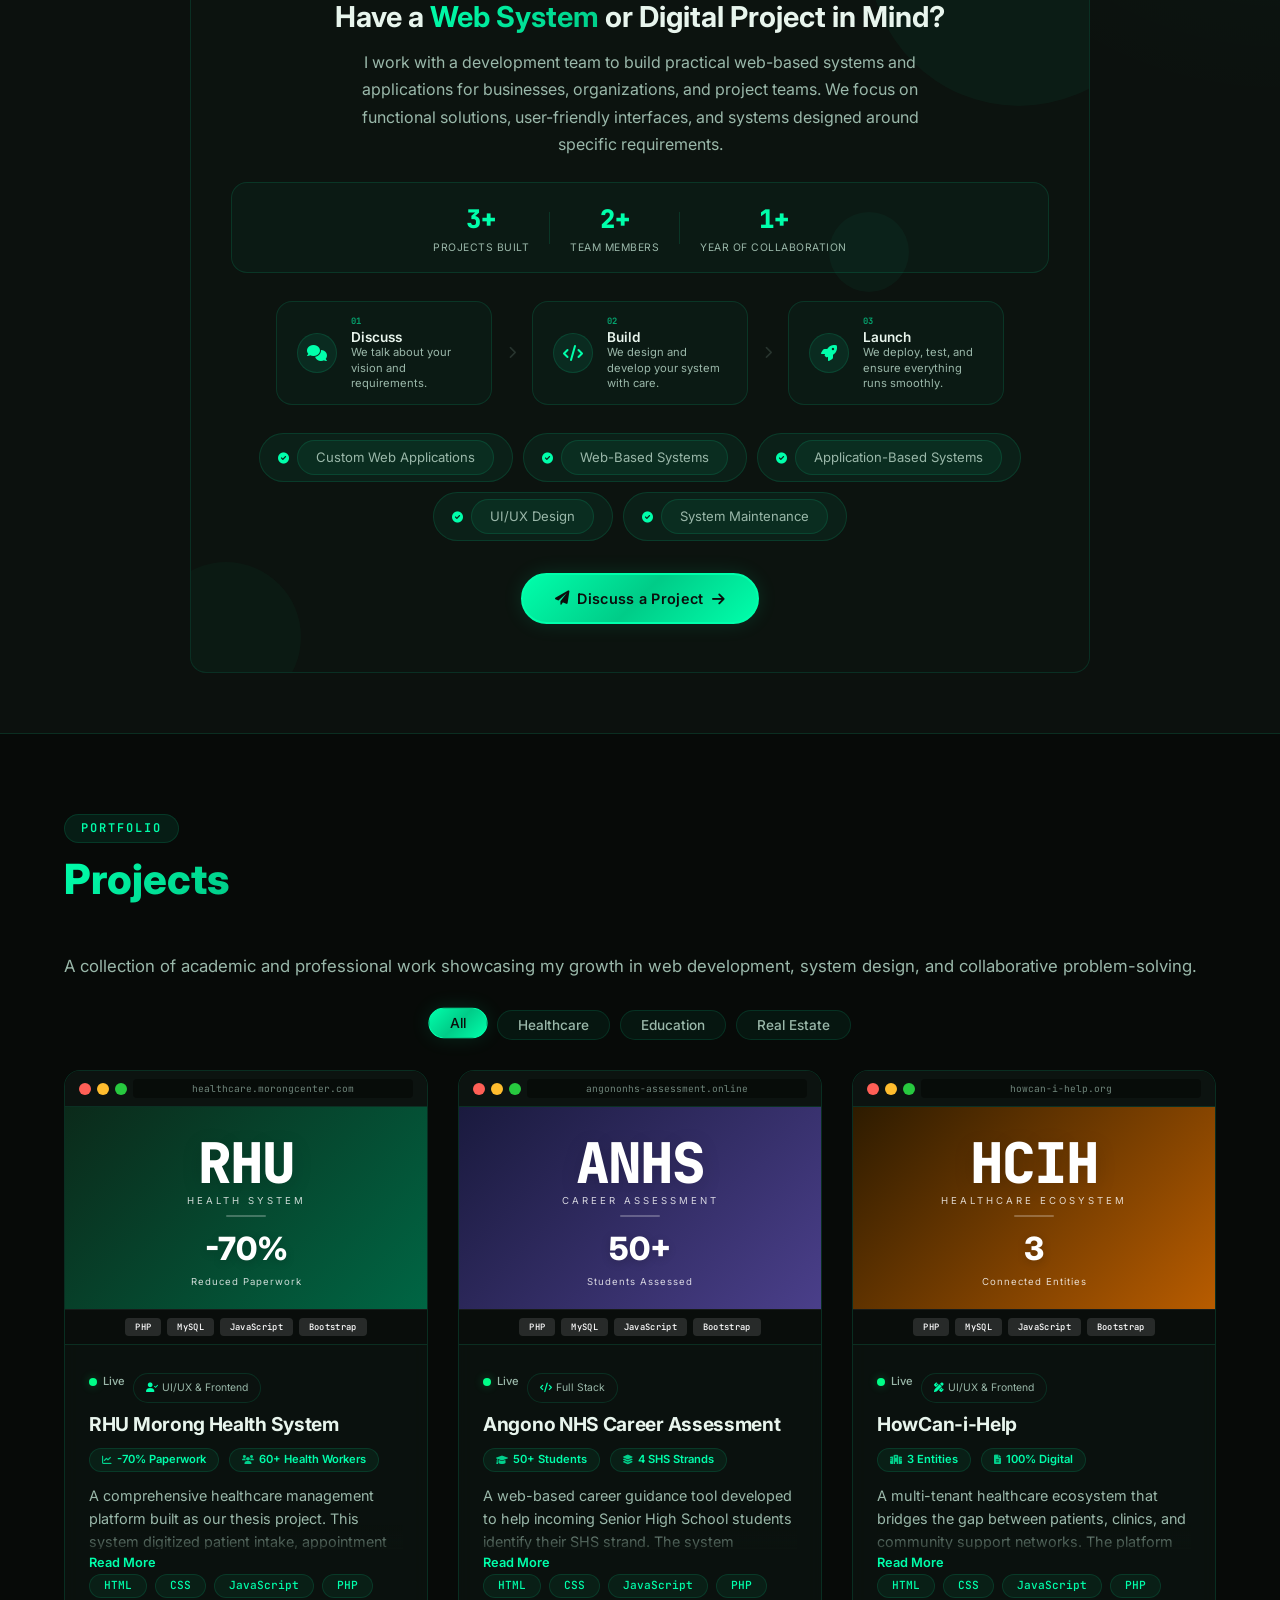
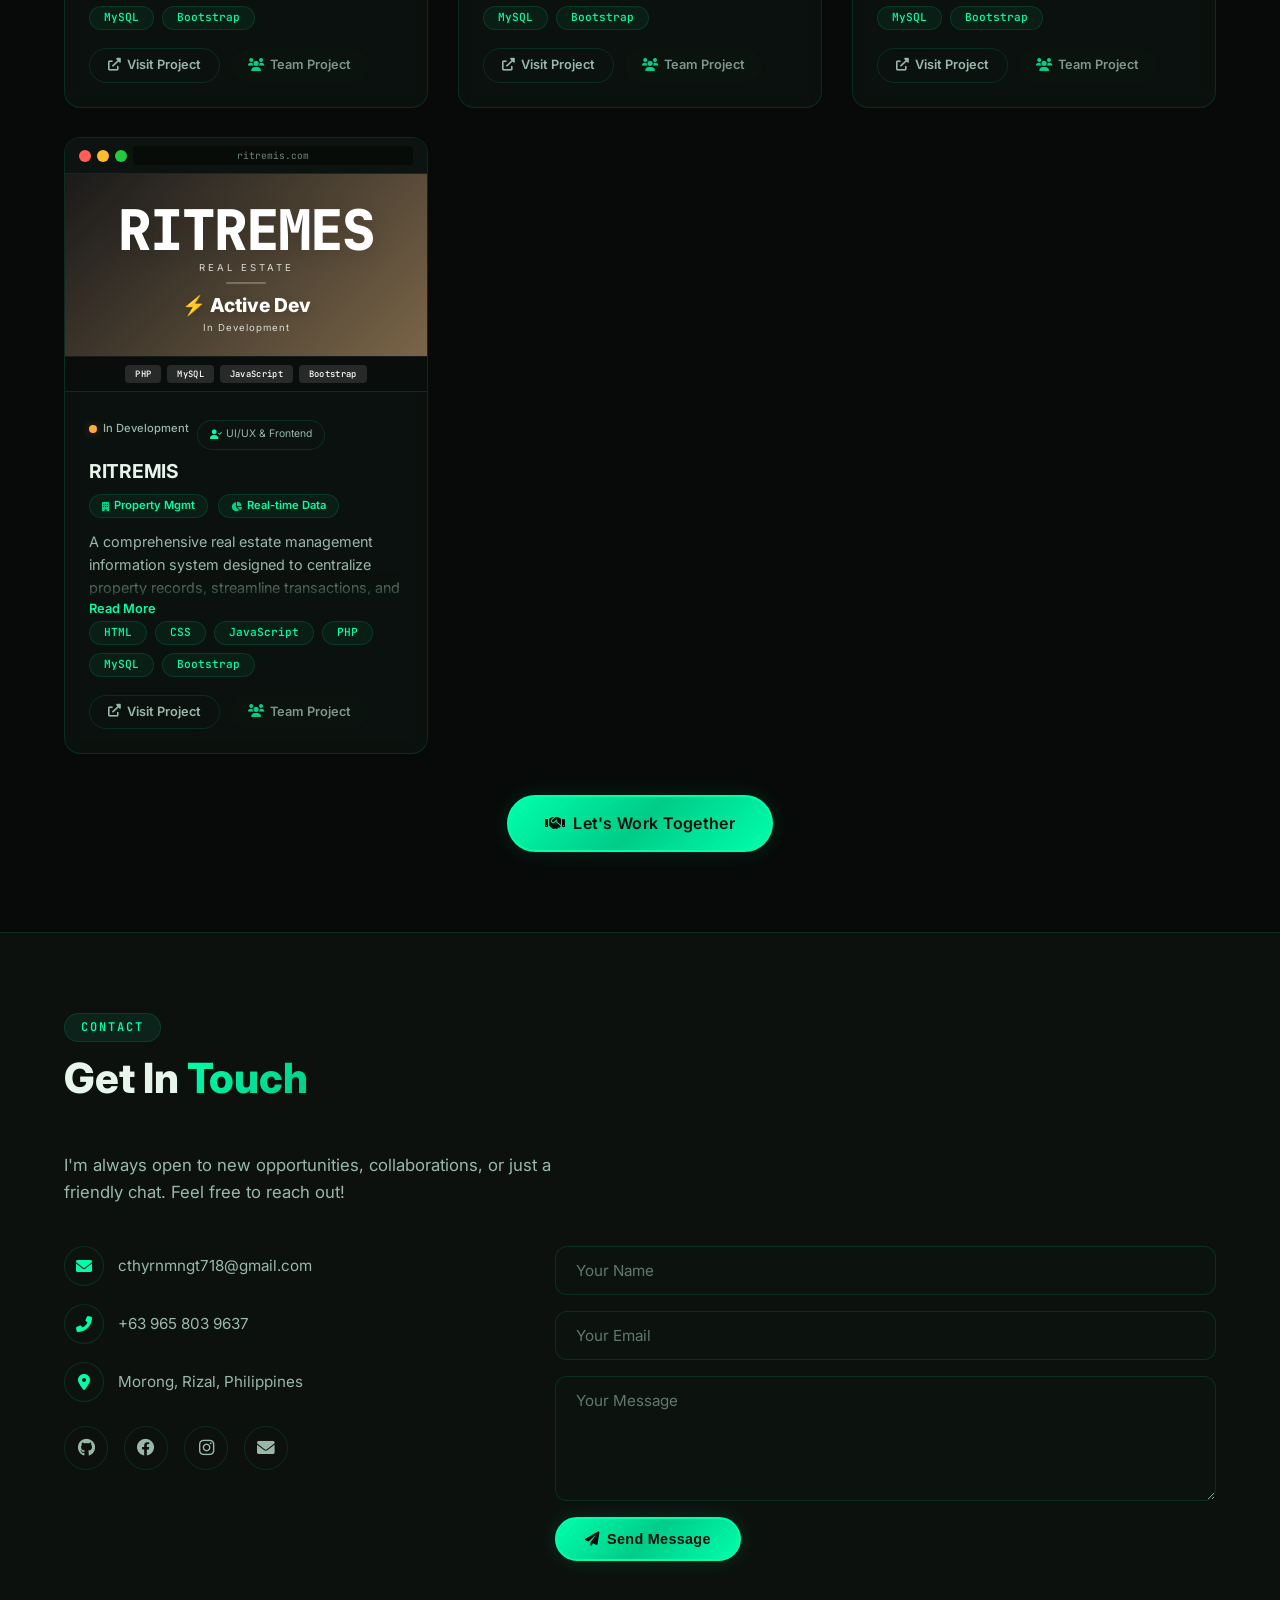
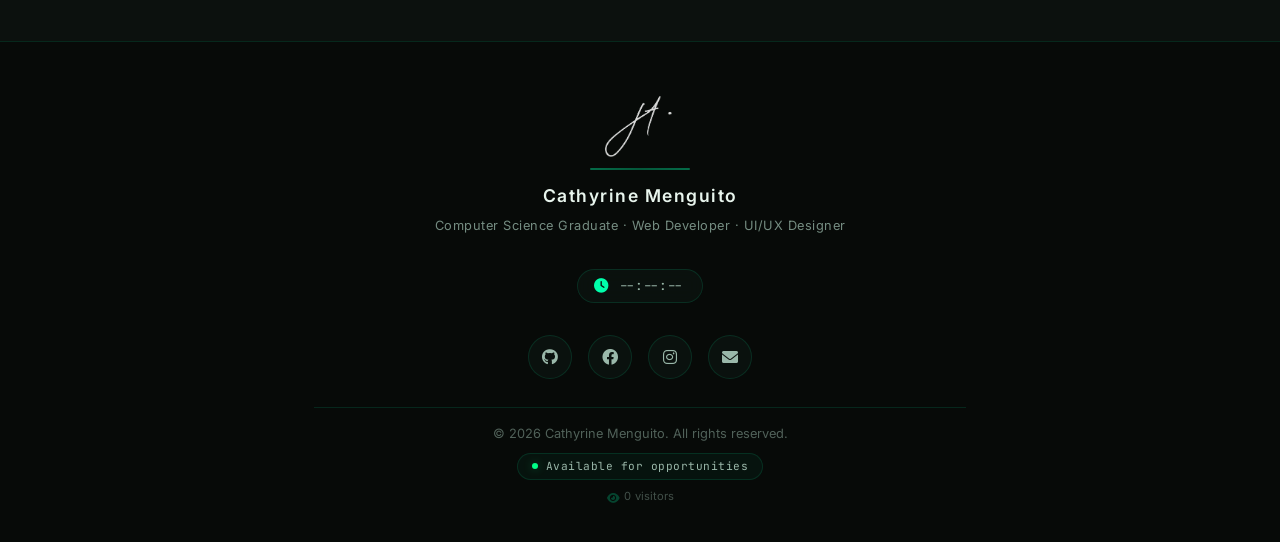
==== commit c76acf1f: "Update index.html" ====
--- a/index.html
+++ b/index.html
@@ -967,7 +967,7 @@
                             <li><i class="fas fa-graduation-cap"></i> Continuous Learning</li>
                         </ul>
 
-                        <!-- ===== TECH STACK PROFICIENCY (UPDATED) ===== -->
+                        <!-- ===== TECH STACK PROFICIENCY ===== -->
                         <div class="tech-stack-visualization" style="margin-top:40px; padding-top:40px; border-top:1px solid var(--border-mint);">
                             <h3 data-i18n="tech_stack_title" style="font-size:1.1rem; font-weight:700; color:var(--text-primary); margin-bottom:4px;">Tech Stack Proficiency</h3>
                             <p style="font-size:0.85rem; color:var(--text-secondary); margin-bottom:16px;" data-i18n="tech_stack_sub">Technologies I work with and my comfort level</p>
@@ -1223,18 +1223,18 @@
             </div>
         </section>
 
-          <!-- ========== PEOPLE I'VE WORKED WITH ========== -->
+        <!-- ========== PEOPLE I'VE WORKED WITH ========== -->
         <section id="team">
             <div class="container">
                 <div class="section-header">
                     <span class="section-tag" data-i18n="team_tag">Collaboration</span>
                     <h2><span data-i18n="team_title_prefix">People I've</span> <span class="gradient-text" data-i18n="team_title_gradient">Worked With</span></h2>
                 </div>
-                <p class="team-sub" style="color:var(--text-secondary);max-width:640px;margin:0 auto 32px;text-align:center;line-height:1.8;" data-i18n="team_sub">I believe good work comes from collaboration. Here are some of the people I've had the privilege of working with and learning from.</p>
+                <p class="team-sub" data-i18n="team_sub">I believe good work comes from collaboration. Here are some of the people I've had the privilege of working with and learning from.</p>
 
                 <!-- Projects We Built Together -->
                 <div class="team-collaboration-highlight">
-                    <span class="highlight-label"><i class="fas fa-code-branch"></i> Built Together</span>
+                    <span class="highlight-label"><i class="fas fa-code-branch"></i> <span data-i18n="team_built_together">Built Together</span></span>
                     <div class="highlight-projects">
                         <span class="project-tag">RHU Morong Health System</span>
                         <span class="project-tag">HowCan‑i‑Help</span>
@@ -1257,11 +1257,11 @@
                                 <h3>Ariel B. Eubanas, Jr.</h3>
                                 <div class="team-role-badge">
                                     <i class="fas fa-code"></i>
-                                    <span>Full Stack Web Developer</span>
+                                    <span data-i18n="team_role_1">Full Stack Web Developer</span>
                                 </div>
                                 <p class="team-company">
                                     <i class="fas fa-building"></i>
-                                    <span>Real IT OPC</span>
+                                    <span data-i18n="team_company_1">Real IT OPC</span>
                                 </p>
 
                                 <div class="team-collaboration">
@@ -1282,7 +1282,7 @@
                                 </ul>
 
                                 <div class="team-learning">
-                                    <span class="learning-label"><i class="fas fa-lightbulb"></i> Learned from this collaboration</span>
+                                    <span class="learning-label"><i class="fas fa-lightbulb"></i> <span data-i18n="team_learned_label">Learned from this collaboration</span></span>
                                     <div class="learning-tags">
                                         <span class="learning-tag">Backend System Architecture</span>
                                         <span class="learning-tag">Full-Stack Development Workflow</span>
@@ -1309,11 +1309,11 @@
                                 <h3>Kenji Akira Bergaño</h3>
                                 <div class="team-role-badge">
                                     <i class="fas fa-rocket"></i>
-                                    <span>Project Lead / Full Stack Web Developer</span>
+                                    <span data-i18n="team_role_2">Project Lead / Full Stack Web Developer</span>
                                 </div>
                                 <p class="team-company">
                                     <i class="fas fa-building"></i>
-                                    <span>Real IT OPC</span>
+                                    <span data-i18n="team_company_2">Real IT OPC</span>
                                 </p>
 
                                 <div class="team-collaboration">
@@ -1334,7 +1334,7 @@
                                 </ul>
 
                                 <div class="team-learning">
-                                    <span class="learning-label"><i class="fas fa-lightbulb"></i> Learned from this collaboration</span>
+                                    <span class="learning-label"><i class="fas fa-lightbulb"></i> <span data-i18n="team_learned_label">Learned from this collaboration</span></span>
                                     <div class="learning-tags">
                                         <span class="learning-tag">Project Planning &amp; Management</span>
                                         <span class="learning-tag">System Architecture &amp; Design</span>
@@ -1354,7 +1354,7 @@
                         <path d="M 0 40 Q 100 0 200 40" stroke="var(--mint-primary)" stroke-width="1.5" fill="none" opacity="0.15" stroke-dasharray="4 6"/>
                         <circle cx="100" cy="10" r="4" fill="var(--mint-primary)" opacity="0.3"/>
                     </svg>
-                    <span class="connection-label">3 projects · 2 collaborators · 1 team</span>
+                    <span class="connection-label" data-i18n="team_connection_label">3 projects · 2 collaborators · 1 team</span>
                 </div>
             </div>
         </section>
@@ -1365,7 +1365,7 @@
                 <div class="client-banner">
                     <div class="client-banner-content">
                         <span class="client-badge">
-                            <i class="fas fa-handshake"></i> Let's Build Together
+                            <i class="fas fa-handshake"></i> <span data-i18n="client_badge">Let's Build Together</span>
                         </span>
                         <h3>
                             <span data-i18n="client_title_prefix">Have a</span>
@@ -1378,17 +1378,17 @@
                         <div class="client-trust">
                             <div class="trust-item">
                                 <span class="trust-number">3</span>
-                                <span class="trust-label">Projects Built</span>
+                                <span class="trust-label" data-i18n="client_trust_projects">Projects Built</span>
                             </div>
                             <div class="trust-divider"></div>
                             <div class="trust-item">
                                 <span class="trust-number">2</span>
-                                <span class="trust-label">Team Members</span>
+                                <span class="trust-label" data-i18n="client_trust_members">Team Members</span>
                             </div>
                             <div class="trust-divider"></div>
                             <div class="trust-item">
                                 <span class="trust-number">1</span>
-                                <span class="trust-label">Year of Collaboration</span>
+                                <span class="trust-label" data-i18n="client_trust_year">Year of Collaboration</span>
                             </div>
                         </div>
 
@@ -1398,8 +1398,8 @@
                                 <div class="process-icon"><i class="fas fa-comments"></i></div>
                                 <div class="process-info">
                                     <span class="process-number">01</span>
-                                    <h4>Discuss</h4>
-                                    <p>We talk about your vision and requirements.</p>
+                                    <h4 data-i18n="client_process_discuss">Discuss</h4>
+                                    <p data-i18n="client_process_discuss_desc">We talk about your vision and requirements.</p>
                                 </div>
                             </div>
                             <div class="process-arrow"><i class="fas fa-chevron-right"></i></div>
@@ -1407,8 +1407,8 @@
                                 <div class="process-icon"><i class="fas fa-code"></i></div>
                                 <div class="process-info">
                                     <span class="process-number">02</span>
-                                    <h4>Build</h4>
-                                    <p>We design and develop your system with care.</p>
+                                    <h4 data-i18n="client_process_build">Build</h4>
+                                    <p data-i18n="client_process_build_desc">We design and develop your system with care.</p>
                                 </div>
                             </div>
                             <div class="process-arrow"><i class="fas fa-chevron-right"></i></div>
@@ -1416,8 +1416,8 @@
                                 <div class="process-icon"><i class="fas fa-rocket"></i></div>
                                 <div class="process-info">
                                     <span class="process-number">03</span>
-                                    <h4>Launch</h4>
-                                    <p>We deploy, test, and ensure everything runs smoothly.</p>
+                                    <h4 data-i18n="client_process_launch">Launch</h4>
+                                    <p data-i18n="client_process_launch_desc">We deploy, test, and ensure everything runs smoothly.</p>
                                 </div>
                             </div>
                         </div>
--- a/style.css
+++ b/style.css
@@ -4337,3 +4337,705 @@
     background: rgba(0, 0, 0, 0.08);
     color: #0b1a14;
 }
+/* ============================================
+   PEOPLE I'VE WORKED WITH – AUTHENTIC
+   ============================================ */
+
+/* --- Collaboration Highlight --- */
+.team-collaboration-highlight {
+    display: flex;
+    align-items: center;
+    justify-content: center;
+    gap: 16px;
+    margin: -8px 0 36px 0;
+    padding: 10px 24px;
+    background: rgba(0, 255, 171, 0.04);
+    border: 1px solid var(--border-mint);
+    border-radius: var(--radius);
+    flex-wrap: wrap;
+    max-width: 640px;
+    margin-left: auto;
+    margin-right: auto;
+}
+.highlight-label {
+    font-size: 0.7rem;
+    font-weight: 600;
+    color: var(--text-secondary);
+    display: flex;
+    align-items: center;
+    gap: 6px;
+    font-family: var(--font-mono);
+}
+.highlight-label i {
+    color: var(--mint-primary);
+}
+.highlight-projects {
+    display: flex;
+    gap: 8px;
+    flex-wrap: wrap;
+    justify-content: center;
+}
+.project-tag {
+    font-size: 0.7rem;
+    font-weight: 600;
+    color: var(--mint-primary);
+    background: rgba(0, 255, 171, 0.08);
+    padding: 2px 14px;
+    border-radius: 50px;
+    border: 1px solid var(--border-mint);
+    font-family: var(--font-mono);
+    transition: all 0.3s ease;
+}
+.project-tag:hover {
+    border-color: var(--mint-primary);
+    box-shadow: 0 0 20px var(--mint-glow);
+    transform: translateY(-2px);
+}
+
+/* --- Team Grid --- */
+.team-grid {
+    display: grid;
+    grid-template-columns: repeat(2, 1fr);
+    gap: 30px;
+    max-width: 860px;
+    margin: 0 auto;
+}
+
+/* --- Team Card --- */
+.team-card {
+    background: var(--bg-card);
+    border: 1px solid var(--border-mint);
+    border-radius: var(--radius);
+    padding: 28px 24px 24px;
+    transition: all 0.4s cubic-bezier(0.34, 1.56, 0.64, 1);
+    position: relative;
+    overflow: hidden;
+    backdrop-filter: blur(8px);
+}
+.team-card::before {
+    content: '';
+    position: absolute;
+    top: 0;
+    left: 0;
+    width: 100%;
+    height: 3px;
+    background: var(--mint-gradient);
+    opacity: 0;
+    transition: opacity 0.4s ease;
+}
+.team-card:hover::before {
+    opacity: 1;
+}
+.team-card:hover {
+    transform: translateY(-8px);
+    border-color: var(--mint-primary);
+    box-shadow: 0 20px 50px var(--mint-glow);
+}
+.team-card-inner {
+    display: flex;
+    flex-direction: column;
+    align-items: center;
+    position: relative;
+    z-index: 1;
+}
+
+/* --- Avatar --- */
+.team-avatar-wrapper {
+    position: relative;
+    margin-bottom: 14px;
+}
+.team-avatar {
+    width: 80px;
+    height: 80px;
+    border-radius: 50%;
+    background: rgba(0, 255, 171, 0.08);
+    border: 2px solid var(--border-mint);
+    display: flex;
+    align-items: center;
+    justify-content: center;
+    transition: all 0.4s cubic-bezier(0.34, 1.56, 0.64, 1);
+}
+.team-card:hover .team-avatar {
+    border-color: var(--mint-primary);
+    box-shadow: 0 0 30px var(--mint-glow);
+    transform: scale(1.05);
+}
+.team-avatar-ring {
+    position: absolute;
+    inset: -6px;
+    border-radius: 50%;
+    border: 2px solid var(--mint-primary);
+    opacity: 0.2;
+    animation: ringPulse 2s ease-in-out infinite;
+}
+@keyframes ringPulse {
+    0%, 100% { transform: scale(1); opacity: 0.2; }
+    50% { transform: scale(1.15); opacity: 0; }
+}
+.team-initials {
+    font-size: 2rem;
+    font-weight: 700;
+    color: var(--mint-primary);
+    font-family: var(--font-mono);
+    line-height: 1;
+}
+.team-status-dot {
+    position: absolute;
+    bottom: 2px;
+    right: 2px;
+    width: 14px;
+    height: 14px;
+    border-radius: 50%;
+    border: 3px solid var(--bg-primary);
+}
+.team-status-dot.online {
+    background: #00ff88;
+    box-shadow: 0 0 12px rgba(0, 255, 136, 0.4);
+}
+
+/* --- Info --- */
+.team-info {
+    text-align: center;
+    width: 100%;
+}
+.team-info h3 {
+    font-size: 1.15rem;
+    font-weight: 700;
+    color: var(--text-primary);
+    margin-bottom: 4px;
+    letter-spacing: -0.3px;
+}
+.team-role-badge {
+    display: inline-flex;
+    align-items: center;
+    gap: 6px;
+    font-size: 0.7rem;
+    color: var(--mint-primary);
+    background: rgba(0, 255, 171, 0.08);
+    padding: 2px 14px;
+    border-radius: 50px;
+    border: 1px solid var(--border-mint);
+    margin-bottom: 6px;
+}
+.team-role-badge i {
+    font-size: 0.6rem;
+}
+.team-company {
+    font-size: 0.85rem;
+    color: var(--text-secondary);
+    margin-bottom: 14px;
+}
+.team-company i {
+    color: var(--mint-primary);
+    margin-right: 6px;
+    font-size: 0.7rem;
+}
+
+/* --- Collaboration Description --- */
+.team-collaboration {
+    margin: 10px 0 14px;
+    padding: 12px 16px;
+    background: rgba(0, 255, 171, 0.03);
+    border-radius: var(--radius);
+    border-left: 2px solid var(--mint-primary);
+    text-align: left;
+}
+.collab-desc {
+    font-size: 0.82rem;
+    color: var(--text-secondary);
+    line-height: 1.7;
+    margin: 0;
+}
+.collab-desc i {
+    color: var(--mint-primary);
+    font-size: 0.6rem;
+    opacity: 0.4;
+}
+.collab-desc strong {
+    color: var(--text-primary);
+}
+
+/* --- Skills --- */
+.team-skills {
+    list-style: none;
+    padding: 0;
+    margin: 0 0 14px 0;
+    display: flex;
+    flex-wrap: wrap;
+    gap: 4px 8px;
+    justify-content: center;
+}
+.team-skills li {
+    font-size: 0.7rem;
+    color: var(--text-secondary);
+    display: flex;
+    align-items: center;
+    gap: 4px;
+    padding: 2px 10px;
+    background: rgba(0, 255, 171, 0.04);
+    border: 1px solid var(--border-mint);
+    border-radius: 50px;
+    font-weight: 400;
+}
+.team-skills li i {
+    color: var(--mint-primary);
+    font-size: 0.5rem;
+}
+
+/* --- Learning Tags --- */
+.team-learning {
+    display: flex;
+    flex-direction: column;
+    align-items: center;
+    gap: 8px;
+    padding-top: 12px;
+    border-top: 1px solid var(--border-mint);
+    width: 100%;
+}
+.learning-label {
+    font-size: 0.65rem;
+    color: var(--text-secondary);
+    font-weight: 500;
+    opacity: 0.7;
+    display: flex;
+    align-items: center;
+    gap: 4px;
+}
+.learning-label i {
+    color: var(--mint-primary);
+}
+.learning-tags {
+    display: flex;
+    flex-wrap: wrap;
+    gap: 6px;
+    justify-content: center;
+}
+.learning-tag {
+    font-size: 0.6rem;
+    color: var(--mint-primary);
+    background: rgba(0, 255, 171, 0.06);
+    padding: 2px 12px;
+    border-radius: 50px;
+    border: 1px solid var(--border-mint);
+    font-family: var(--font-mono);
+    transition: all 0.3s ease;
+}
+.learning-tag:hover {
+    border-color: var(--mint-primary);
+    box-shadow: 0 0 15px var(--mint-glow);
+    transform: translateY(-2px);
+}
+
+/* --- Connection Arc --- */
+.team-connection-arc {
+    display: flex;
+    flex-direction: column;
+    align-items: center;
+    margin-top: 24px;
+    padding-top: 8px;
+}
+.team-connection-arc svg {
+    width: 200px;
+    height: 40px;
+    display: block;
+}
+.connection-label {
+    font-size: 0.65rem;
+    color: var(--text-secondary);
+    font-family: var(--font-mono);
+    letter-spacing: 1px;
+    text-transform: uppercase;
+    opacity: 0.5;
+    margin-top: 2px;
+}
+
+/* ============================================
+   FOR CLIENTS – ENHANCED
+   ============================================ */
+
+#for-clients {
+    background: var(--bg-secondary);
+    border-top: 1px solid var(--border-mint);
+    border-bottom: 1px solid var(--border-mint);
+    padding: 60px 0;
+    position: relative;
+    overflow: hidden;
+}
+#for-clients::before {
+    content: '';
+    position: absolute;
+    top: -50%;
+    right: -30%;
+    width: 60%;
+    height: 80%;
+    background: radial-gradient(ellipse, var(--mint-glow), transparent 70%);
+    pointer-events: none;
+    opacity: 0.3;
+}
+
+.client-banner {
+    position: relative;
+    padding: 48px 40px;
+    background: var(--bg-card);
+    border-radius: var(--radius);
+    border: 1px solid var(--border-mint);
+    max-width: 900px;
+    margin: 0 auto;
+    transition: all 0.4s cubic-bezier(0.34, 1.56, 0.64, 1);
+    overflow: hidden;
+}
+.client-banner:hover {
+    border-color: var(--mint-primary);
+    box-shadow: 0 20px 50px var(--mint-glow);
+}
+.client-banner-content {
+    position: relative;
+    z-index: 2;
+    text-align: center;
+}
+
+.client-badge {
+    display: inline-flex;
+    align-items: center;
+    gap: 8px;
+    background: rgba(0, 255, 171, 0.08);
+    border: 1px solid var(--border-mint);
+    padding: 4px 16px;
+    border-radius: 50px;
+    font-size: 0.7rem;
+    font-weight: 600;
+    color: var(--mint-primary);
+    font-family: var(--font-mono);
+    margin-bottom: 16px;
+}
+.client-badge i {
+    font-size: 0.7rem;
+}
+
+.client-banner h3 {
+    font-size: 1.8rem;
+    font-weight: 700;
+    margin-bottom: 14px;
+    line-height: 1.3;
+}
+.client-banner h3 .gradient-text {
+    font-size: 1.8rem;
+}
+.client-banner p {
+    color: var(--text-secondary);
+    max-width: 560px;
+    margin: 0 auto 24px;
+    font-size: 1rem;
+    line-height: 1.7;
+}
+
+/* --- Trust Indicators --- */
+.client-trust {
+    display: flex;
+    align-items: center;
+    justify-content: center;
+    gap: 20px;
+    margin: 24px 0 28px;
+    padding: 16px 24px;
+    background: rgba(0, 255, 171, 0.03);
+    border: 1px solid var(--border-mint);
+    border-radius: var(--radius);
+}
+.trust-item {
+    display: flex;
+    flex-direction: column;
+    align-items: center;
+}
+.trust-number {
+    font-size: 1.6rem;
+    font-weight: 800;
+    color: var(--mint-primary);
+    font-family: var(--font-mono);
+}
+.trust-number::after {
+    content: '+';
+}
+.trust-label {
+    font-size: 0.65rem;
+    color: var(--text-secondary);
+    text-transform: uppercase;
+    letter-spacing: 0.5px;
+}
+.trust-divider {
+    width: 1px;
+    height: 32px;
+    background: var(--border-mint);
+}
+
+/* --- Process Steps --- */
+.client-process {
+    display: flex;
+    align-items: center;
+    justify-content: center;
+    gap: 16px;
+    margin: 24px 0 28px;
+    flex-wrap: wrap;
+}
+.process-step {
+    display: flex;
+    align-items: center;
+    gap: 14px;
+    background: rgba(0, 255, 171, 0.03);
+    padding: 12px 20px;
+    border-radius: var(--radius);
+    border: 1px solid var(--border-mint);
+    transition: all 0.3s cubic-bezier(0.34, 1.56, 0.64, 1);
+    min-width: 180px;
+}
+.process-step:hover {
+    border-color: var(--mint-primary);
+    transform: translateY(-4px);
+    box-shadow: 0 12px 30px var(--mint-glow);
+}
+.process-icon {
+    width: 40px;
+    height: 40px;
+    border-radius: 50%;
+    background: rgba(0, 255, 171, 0.08);
+    border: 1px solid var(--border-mint);
+    display: flex;
+    align-items: center;
+    justify-content: center;
+    color: var(--mint-primary);
+    font-size: 1rem;
+    flex-shrink: 0;
+}
+.process-info {
+    text-align: left;
+}
+.process-number {
+    font-size: 0.55rem;
+    font-weight: 700;
+    color: var(--mint-primary);
+    font-family: var(--font-mono);
+    opacity: 0.6;
+    display: block;
+}
+.process-info h4 {
+    font-size: 0.85rem;
+    font-weight: 600;
+    color: var(--text-primary);
+    line-height: 1.2;
+}
+.process-info p {
+    font-size: 0.7rem;
+    color: var(--text-secondary);
+    margin: 0;
+    max-width: 120px;
+    line-height: 1.4;
+}
+.process-arrow {
+    color: var(--text-secondary);
+    opacity: 0.2;
+    font-size: 0.8rem;
+}
+
+/* --- Services Grid --- */
+.client-services {
+    display: flex;
+    flex-wrap: wrap;
+    gap: 10px;
+    justify-content: center;
+    margin-bottom: 28px;
+}
+.client-services span {
+    background: rgba(0, 255, 171, 0.06);
+    padding: 6px 18px;
+    border-radius: 50px;
+    font-size: 0.82rem;
+    border: 1px solid var(--border-mint);
+    color: var(--text-secondary);
+    display: inline-flex;
+    align-items: center;
+    gap: 8px;
+    transition: all 0.3s cubic-bezier(0.34, 1.56, 0.64, 1);
+}
+.client-services span:hover {
+    border-color: var(--mint-primary);
+    color: var(--text-primary);
+    transform: translateY(-3px);
+    box-shadow: 0 8px 25px var(--mint-glow);
+}
+.client-services span i {
+    color: var(--mint-primary);
+    font-size: 0.7rem;
+}
+
+.client-banner .btn-primary {
+    position: relative;
+    padding: 12px 32px;
+    gap: 8px;
+}
+.client-banner .btn-primary .btn-arrow {
+    display: inline-block;
+    transition: transform 0.3s cubic-bezier(0.34, 1.56, 0.64, 1);
+}
+.client-banner .btn-primary:hover .btn-arrow {
+    transform: translateX(6px);
+}
+
+/* --- Decorative Shapes --- */
+.client-decoration {
+    position: absolute;
+    inset: 0;
+    pointer-events: none;
+    z-index: 1;
+    overflow: hidden;
+}
+.deco-shape {
+    position: absolute;
+    border-radius: 50%;
+    opacity: 0.04;
+}
+.deco-shape-1 {
+    width: 300px;
+    height: 300px;
+    top: -100px;
+    right: -80px;
+    background: var(--mint-primary);
+}
+.deco-shape-2 {
+    width: 150px;
+    height: 150px;
+    bottom: -40px;
+    left: -40px;
+    background: var(--mint-secondary);
+}
+.deco-shape-3 {
+    width: 80px;
+    height: 80px;
+    top: 40%;
+    right: 20%;
+    background: var(--mint-primary);
+    animation: floatShape 8s ease-in-out infinite;
+}
+@keyframes floatShape {
+    0%, 100% { transform: translate(0, 0) scale(1); }
+    50% { transform: translate(-20px, -30px) scale(1.2); }
+}
+
+/* --- Responsive --- */
+@media (max-width: 768px) {
+    .team-grid {
+        grid-template-columns: 1fr;
+        max-width: 420px;
+    }
+    .team-collaboration-highlight {
+        padding: 8px 16px;
+        gap: 10px;
+        flex-direction: column;
+    }
+    .team-card {
+        padding: 20px 16px;
+    }
+    .team-avatar {
+        width: 64px;
+        height: 64px;
+    }
+    .team-initials {
+        font-size: 1.5rem;
+    }
+    .team-connection-arc {
+        display: none;
+    }
+    .collab-desc {
+        font-size: 0.75rem;
+    }
+    .project-tag {
+        font-size: 0.6rem;
+        padding: 2px 10px;
+    }
+
+    .client-banner {
+        padding: 32px 20px;
+    }
+    .client-banner h3 {
+        font-size: 1.3rem;
+    }
+    .client-banner h3 .gradient-text {
+        font-size: 1.3rem;
+    }
+    .client-trust {
+        flex-wrap: wrap;
+        gap: 10px;
+        padding: 12px 16px;
+    }
+    .trust-number {
+        font-size: 1.2rem;
+    }
+    .trust-divider {
+        display: none;
+    }
+    .client-process {
+        flex-direction: column;
+        gap: 12px;
+    }
+    .process-step {
+        width: 100%;
+        padding: 12px 16px;
+        min-width: unset;
+    }
+    .process-arrow {
+        transform: rotate(90deg);
+        opacity: 0.3;
+    }
+    .client-services span {
+        font-size: 0.7rem;
+        padding: 4px 12px;
+    }
+    .deco-shape-3 {
+        display: none;
+    }
+}
+
+@media (max-width: 480px) {
+    .team-collaboration-highlight {
+        flex-direction: column;
+        gap: 8px;
+        padding: 12px 16px;
+    }
+    .highlight-projects {
+        gap: 6px;
+    }
+    .team-grid {
+        gap: 20px;
+    }
+}
+
+/* --- Light Mode --- */
+[data-theme="light"] .team-card {
+    background: rgba(255, 255, 255, 0.7);
+}
+[data-theme="light"] .team-collaboration-highlight {
+    background: rgba(0, 200, 120, 0.04);
+}
+[data-theme="light"] .team-collaboration {
+    background: rgba(0, 200, 120, 0.03);
+}
+[data-theme="light"] .team-skills li {
+    background: rgba(0, 200, 120, 0.04);
+}
+[data-theme="light"] .learning-tag {
+    background: rgba(0, 200, 120, 0.06);
+}
+
+[data-theme="light"] .client-banner {
+    background: rgba(255, 255, 255, 0.7);
+}
+[data-theme="light"] .client-trust {
+    background: rgba(0, 200, 120, 0.03);
+}
+[data-theme="light"] .process-step {
+    background: rgba(0, 200, 120, 0.03);
+}
+[data-theme="light"] .client-services span {
+    background: rgba(0, 200, 120, 0.06);
+}
+[data-theme="light"] #for-clients::before {
+    opacity: 0.1;
+}
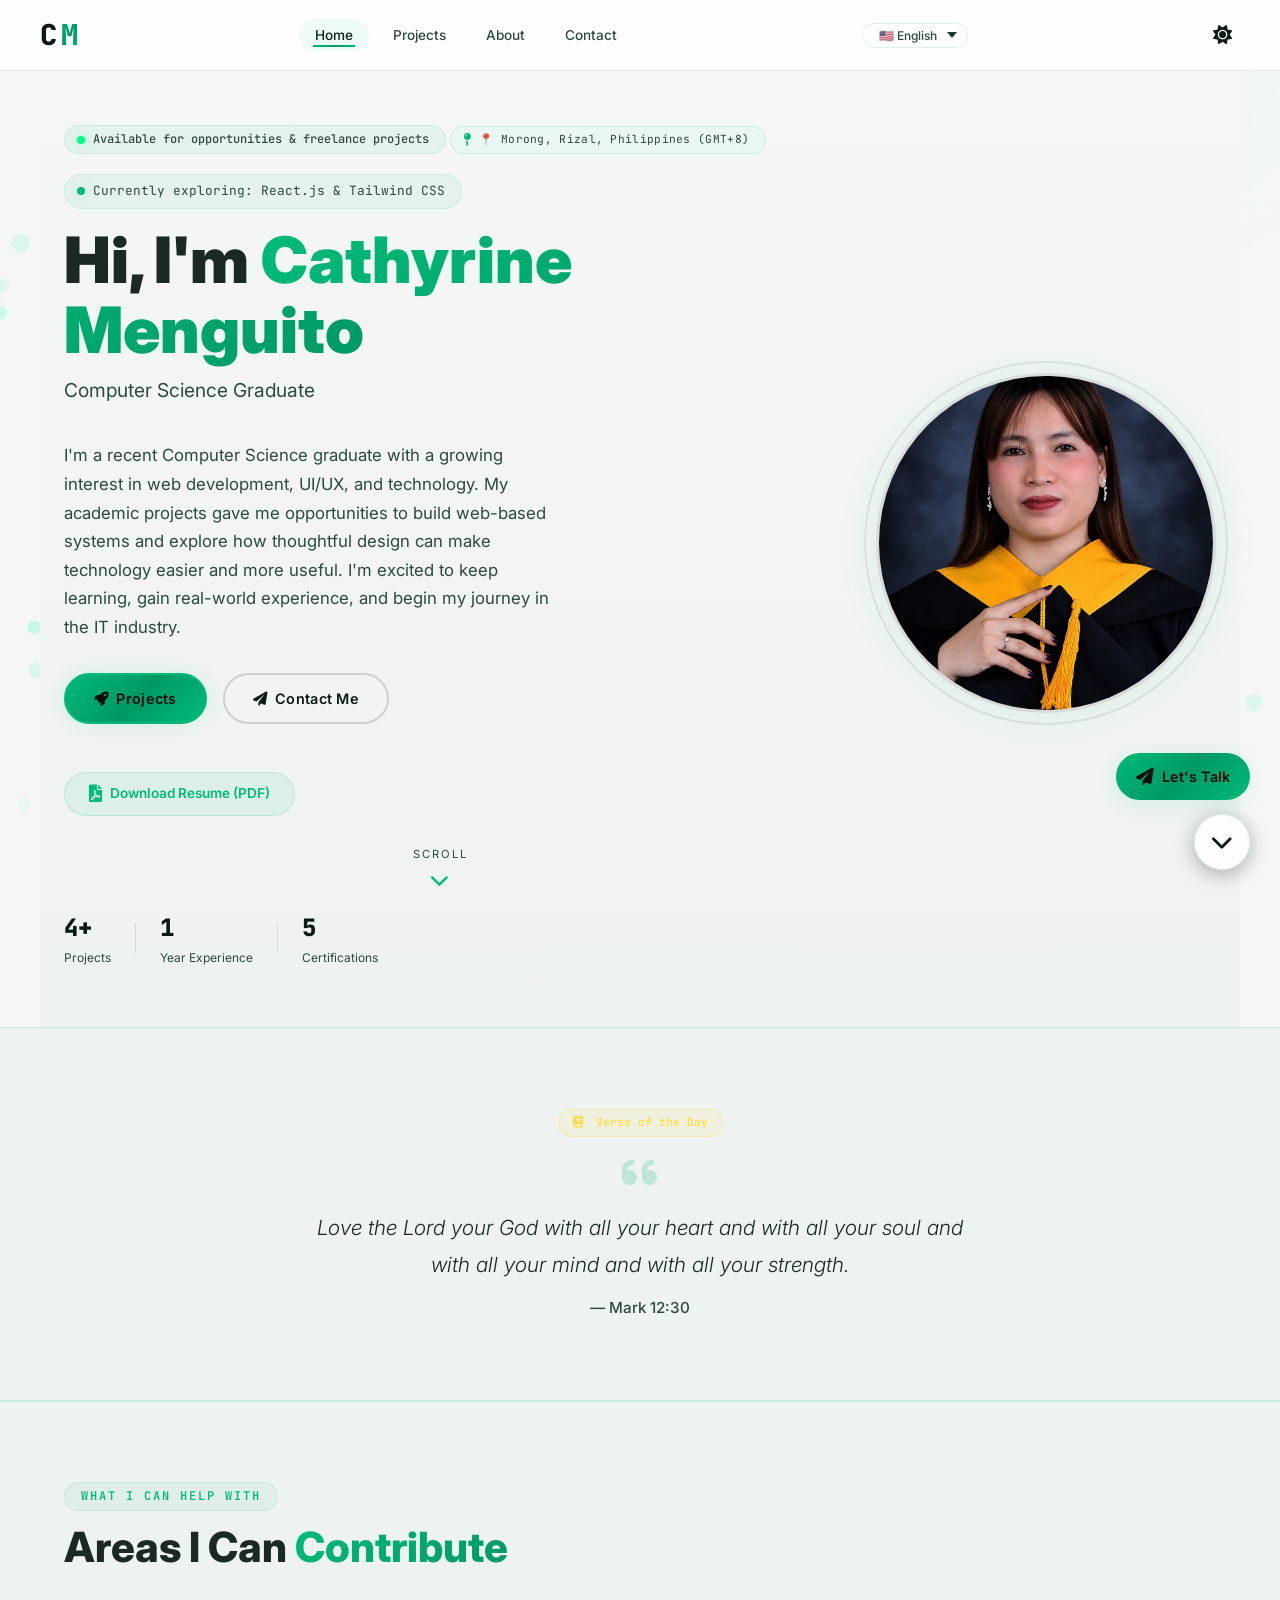
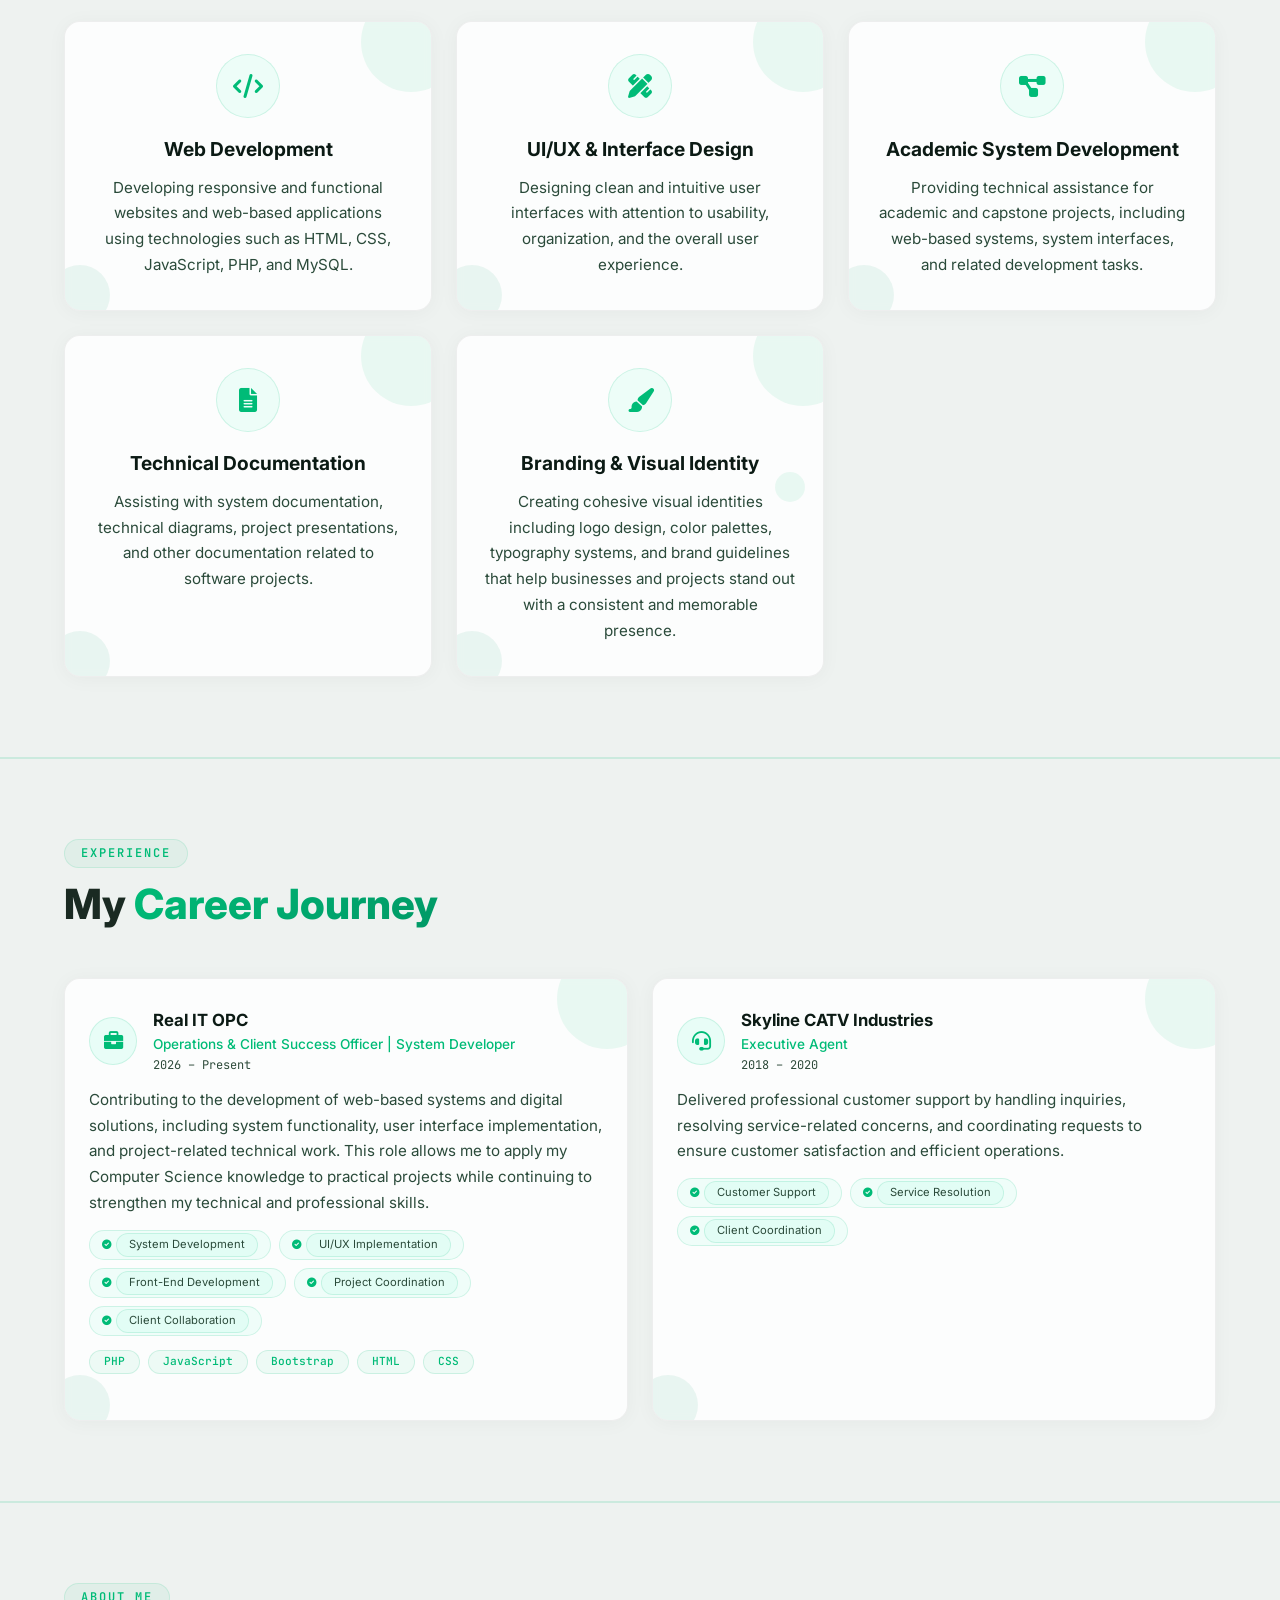
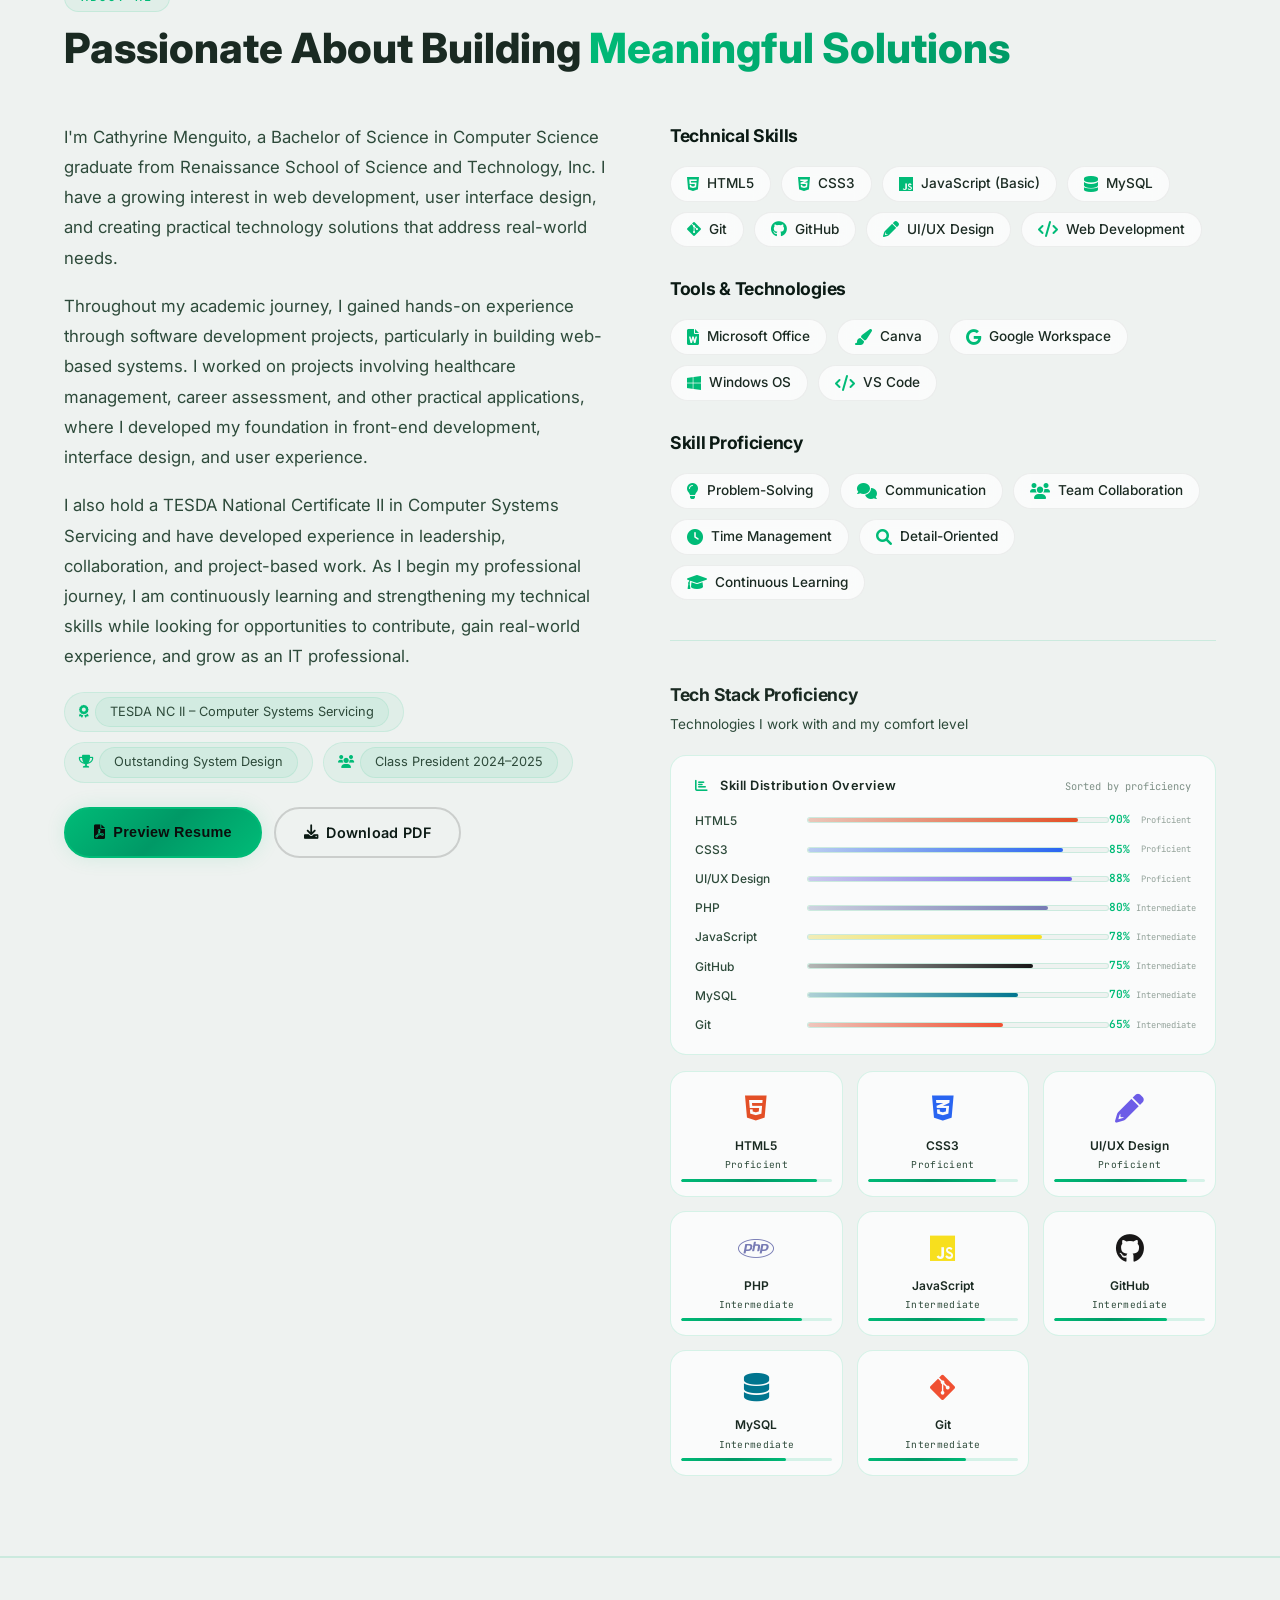
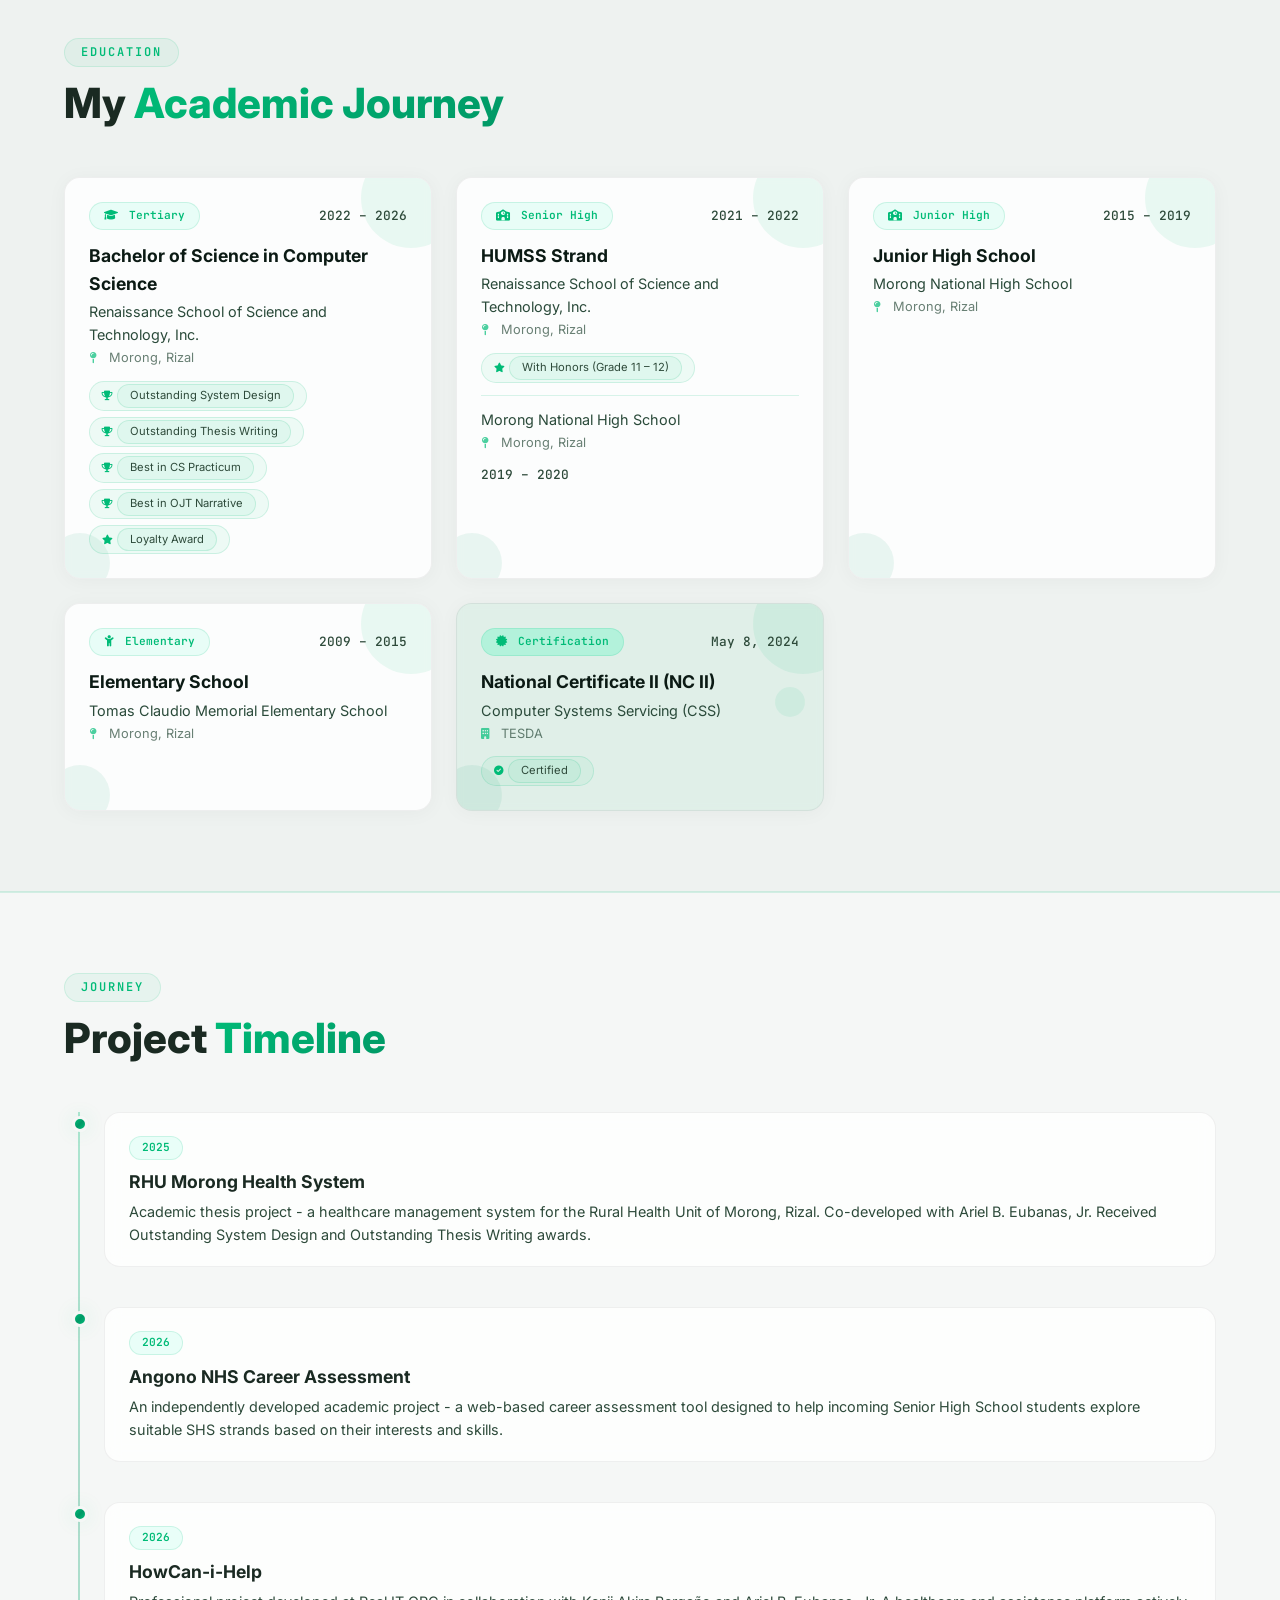
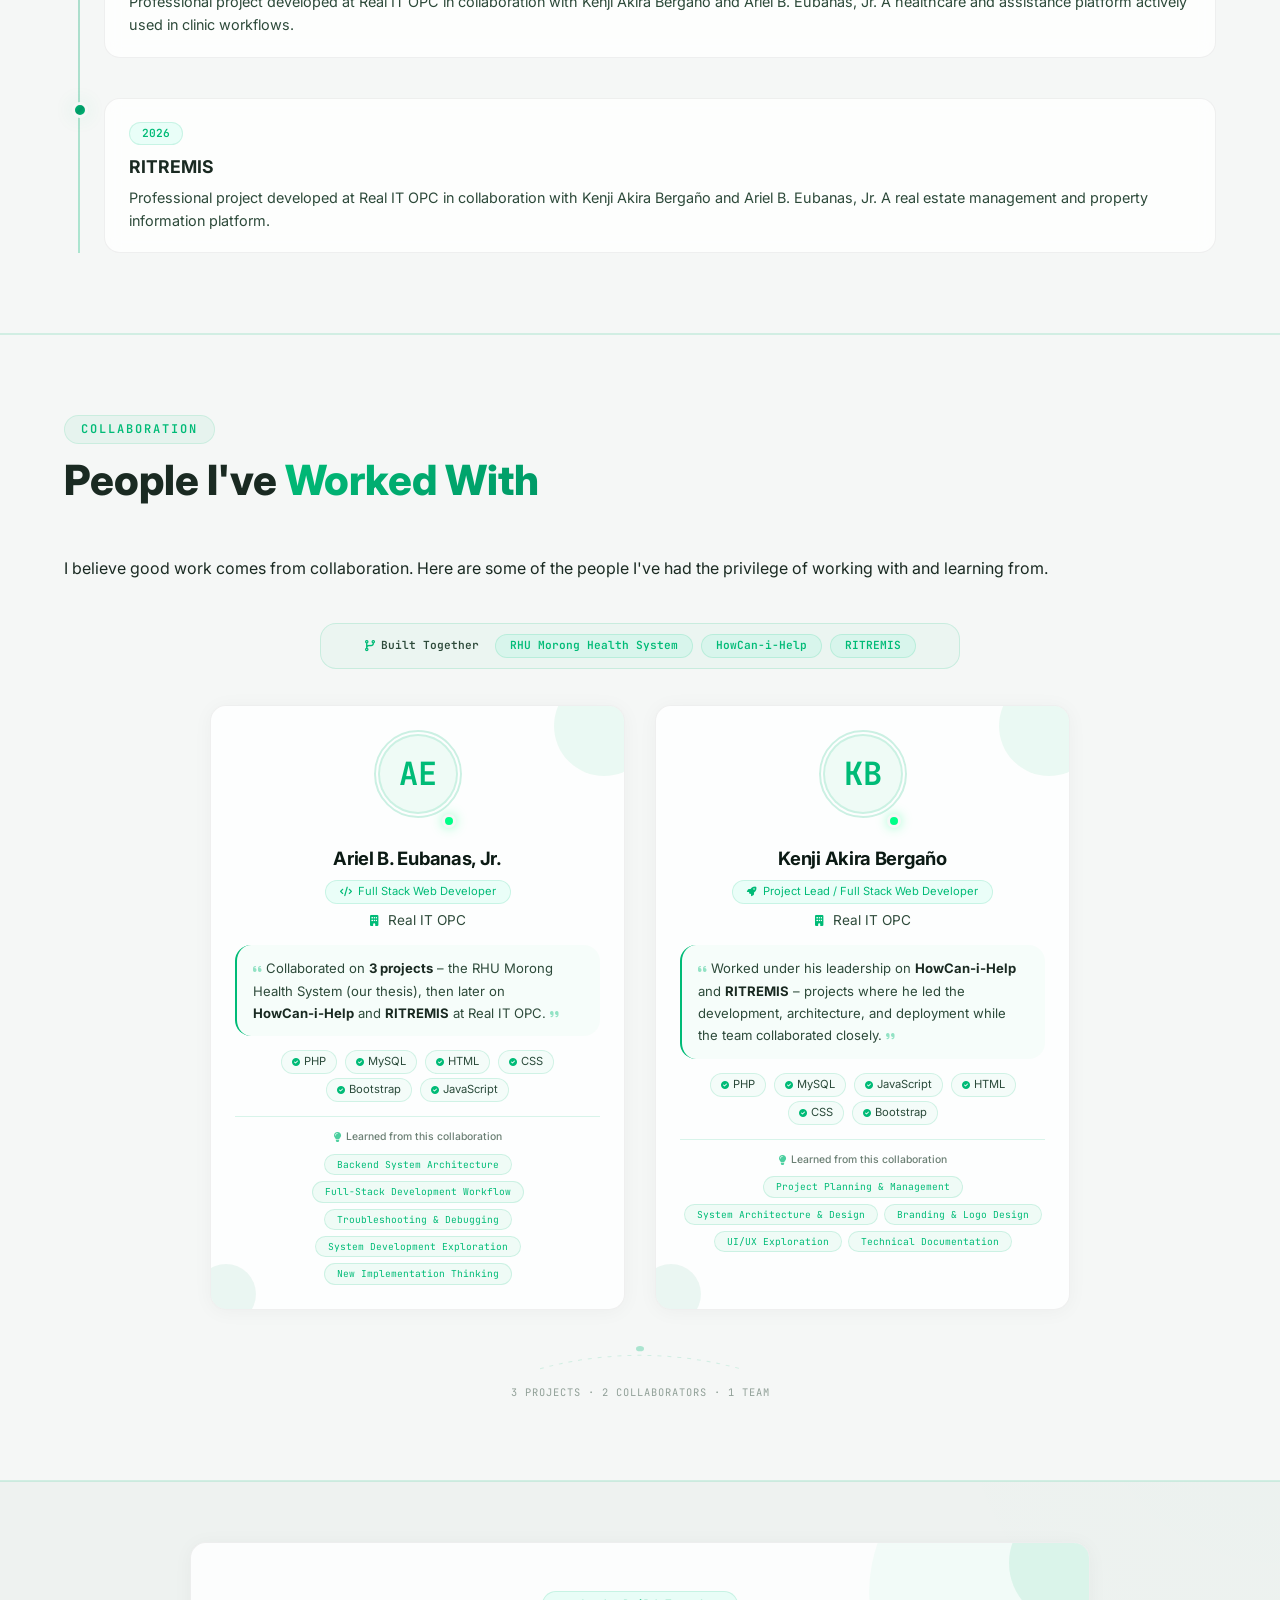
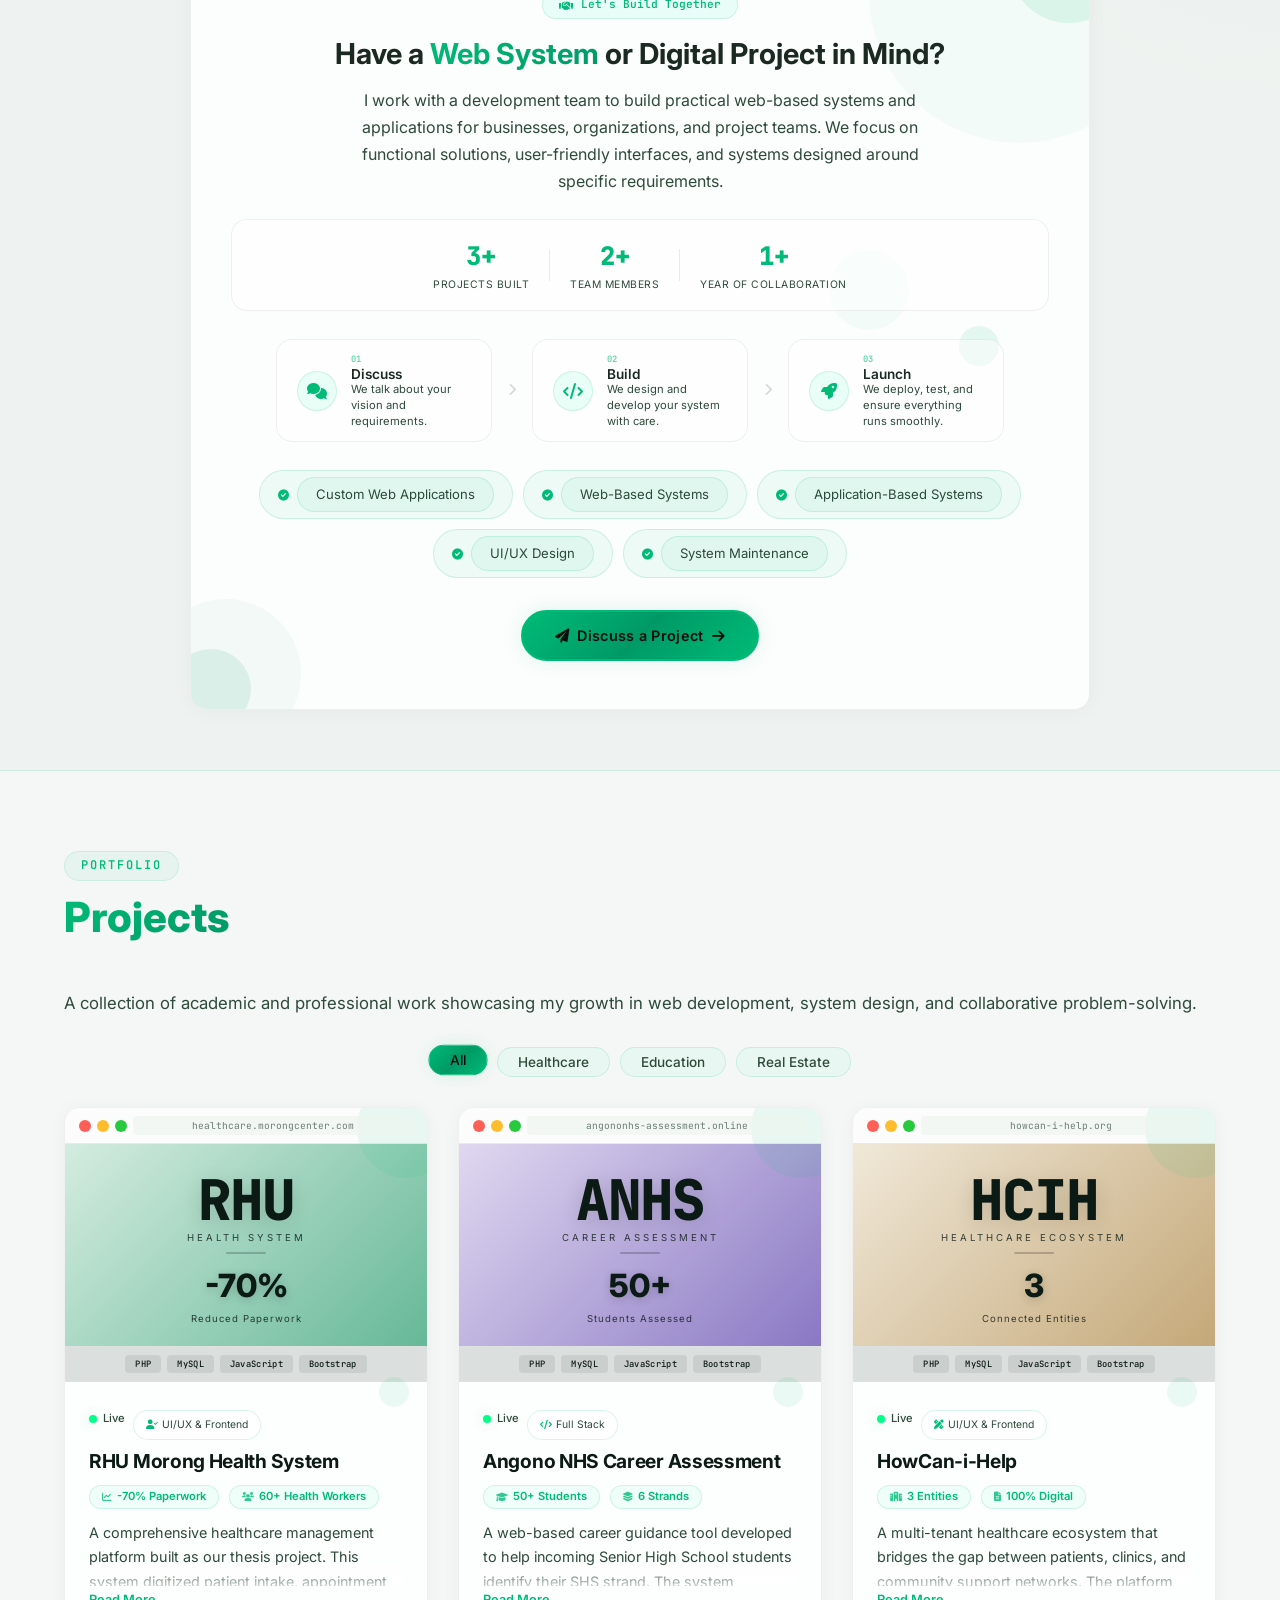
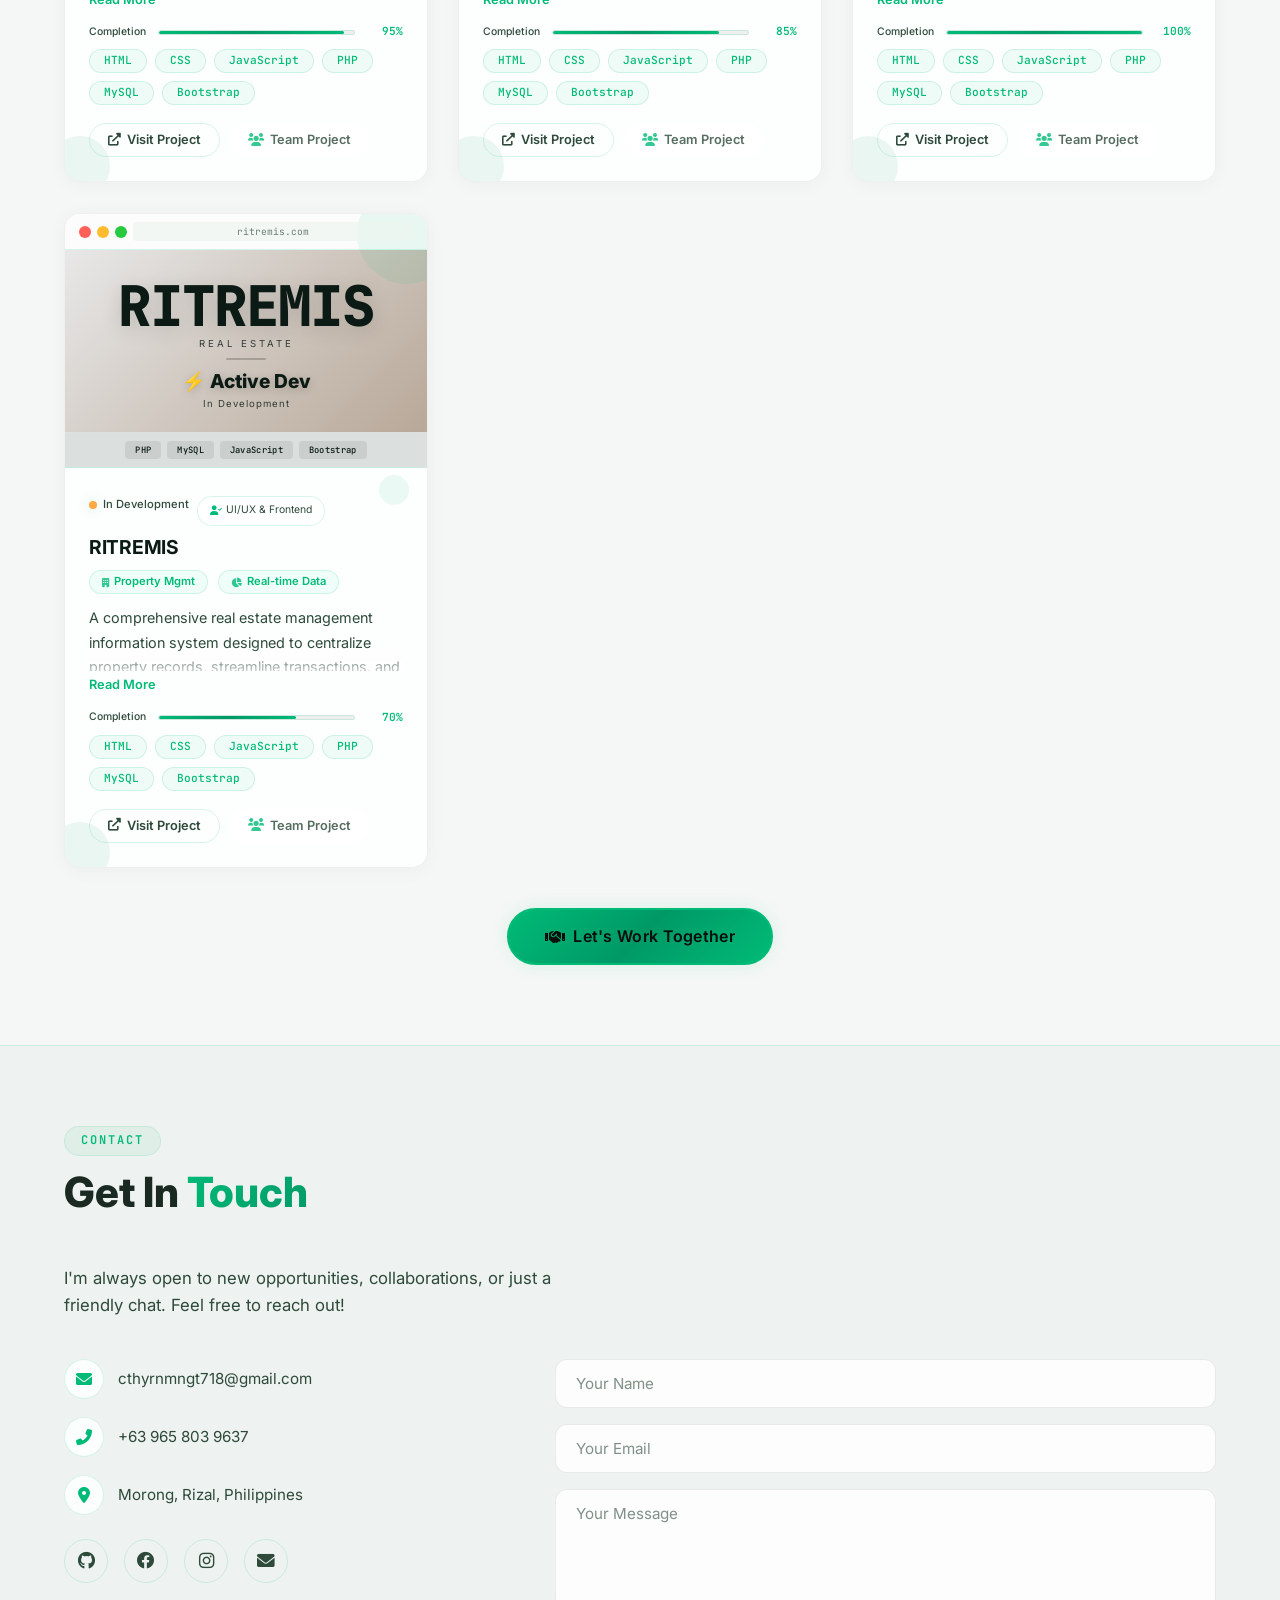
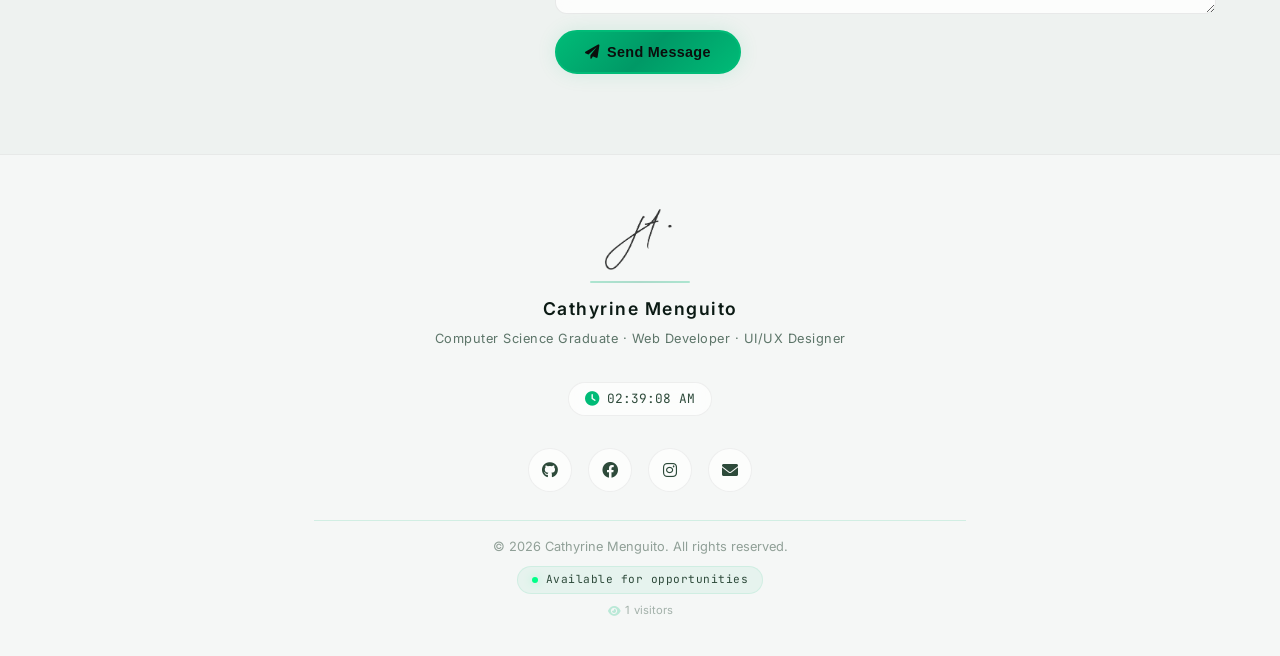
==== commit 5288e7f6: "Update index.html" ====
--- a/index.html
+++ b/index.html
@@ -664,6 +664,142 @@
             background: var(--mint-primary);
             color: #0b0e0c;
         }
+
+        /* ===== PARTICLES EFFECT ON ALL CARDS ===== */
+        .card-particle {
+            position: absolute;
+            border-radius: 50%;
+            pointer-events: none;
+            opacity: 0.04;
+            z-index: 0;
+        }
+        .card-particle-1 {
+            width: 120px;
+            height: 120px;
+            top: -40px;
+            right: -40px;
+            background: var(--mint-primary);
+            animation: floatParticle 8s ease-in-out infinite;
+        }
+        .card-particle-2 {
+            width: 80px;
+            height: 80px;
+            bottom: -20px;
+            left: -20px;
+            background: var(--mint-secondary);
+            animation: floatParticle 10s ease-in-out infinite reverse;
+        }
+        .card-particle-3 {
+            width: 40px;
+            height: 40px;
+            top: 50%;
+            right: 10%;
+            background: var(--mint-primary);
+            animation: floatParticle 6s ease-in-out infinite;
+            animation-delay: 1s;
+        }
+        @keyframes floatParticle {
+            0%, 100% { transform: translate(0, 0) scale(1); opacity: 0.04; }
+            50% { transform: translate(-20px, -30px) scale(1.5); opacity: 0.08; }
+        }
+
+        [data-theme="light"] .card-particle-1,
+        [data-theme="light"] .card-particle-2,
+        [data-theme="light"] .card-particle-3 {
+            opacity: 0.08;
+        }
+        [data-theme="light"] .card-particle-1 {
+            background: #00bb77;
+        }
+        [data-theme="light"] .card-particle-2 {
+            background: #009966;
+        }
+        [data-theme="light"] .card-particle-3 {
+            background: #00bb77;
+        }
+        [data-theme="light"] .card-particle-1,
+        [data-theme="light"] .card-particle-2,
+        [data-theme="light"] .card-particle-3 {
+            opacity: 0.10;
+        }
+
+        /* Apply particles to cards */
+        .project-card,
+        .service-card,
+        .edu-card,
+        .experience-card,
+        .team-card {
+            position: relative;
+            overflow: hidden;
+        }
+        .project-card .card-particle,
+        .service-card .card-particle,
+        .edu-card .card-particle,
+        .experience-card .card-particle,
+        .team-card .card-particle {
+            position: absolute;
+            border-radius: 50%;
+            pointer-events: none;
+            z-index: 0;
+        }
+        .project-card .card-particle-1,
+        .service-card .card-particle-1,
+        .edu-card .card-particle-1,
+        .experience-card .card-particle-1,
+        .team-card .card-particle-1 {
+            width: 100px;
+            height: 100px;
+            top: -30px;
+            right: -30px;
+            background: var(--mint-primary);
+            opacity: 0.03;
+            animation: floatParticle 8s ease-in-out infinite;
+        }
+        .project-card .card-particle-2,
+        .service-card .card-particle-2,
+        .edu-card .card-particle-2,
+        .experience-card .card-particle-2,
+        .team-card .card-particle-2 {
+            width: 60px;
+            height: 60px;
+            bottom: -15px;
+            left: -15px;
+            background: var(--mint-secondary);
+            opacity: 0.03;
+            animation: floatParticle 10s ease-in-out infinite reverse;
+        }
+        .project-card .card-particle-3,
+        .service-card .card-particle-3,
+        .edu-card .card-particle-3,
+        .experience-card .card-particle-3,
+        .team-card .card-particle-3 {
+            width: 30px;
+            height: 30px;
+            top: 40%;
+            right: 5%;
+            background: var(--mint-primary);
+            opacity: 0.03;
+            animation: floatParticle 6s ease-in-out infinite;
+            animation-delay: 1s;
+        }
+
+        [data-theme="light"] .project-card .card-particle-1,
+        [data-theme="light"] .service-card .card-particle-1,
+        [data-theme="light"] .edu-card .card-particle-1,
+        [data-theme="light"] .experience-card .card-particle-1,
+        [data-theme="light"] .team-card .card-particle-1,
+        [data-theme="light"] .project-card .card-particle-2,
+        [data-theme="light"] .service-card .card-particle-2,
+        [data-theme="light"] .edu-card .card-particle-2,
+        [data-theme="light"] .experience-card .card-particle-2,
+        [data-theme="light"] .team-card .card-particle-2,
+        [data-theme="light"] .project-card .card-particle-3,
+        [data-theme="light"] .service-card .card-particle-3,
+        [data-theme="light"] .edu-card .card-particle-3,
+        [data-theme="light"] .experience-card .card-particle-3,
+        [data-theme="light"] .team-card .card-particle-3 {
+            opacity: 0.08;
+        }
     </style>
 
     <!-- Custom CSS (external) -->
@@ -826,26 +962,37 @@
 
                 <div class="services-grid">
                     <div class="service-card" data-tilt>
+                        <div class="card-particle card-particle-1"></div>
+                        <div class="card-particle card-particle-2"></div>
                         <div class="service-icon"><i class="fas fa-code"></i></div>
                         <h3 data-i18n="service_1_title">Web Development</h3>
                         <p data-i18n="service_1_desc">Developing responsive and functional websites and web-based applications using technologies such as HTML, CSS, JavaScript, PHP, and MySQL.</p>
                     </div>
                     <div class="service-card" data-tilt>
+                        <div class="card-particle card-particle-1"></div>
+                        <div class="card-particle card-particle-2"></div>
                         <div class="service-icon"><i class="fas fa-pencil-ruler"></i></div>
                         <h3 data-i18n="service_2_title">UI/UX &amp; Interface Design</h3>
                         <p data-i18n="service_2_desc">Designing clean and intuitive user interfaces with attention to usability, organization, and the overall user experience.</p>
                     </div>
                     <div class="service-card" data-tilt>
+                        <div class="card-particle card-particle-1"></div>
+                        <div class="card-particle card-particle-2"></div>
                         <div class="service-icon"><i class="fas fa-project-diagram"></i></div>
                         <h3 data-i18n="service_3_title">Academic System Development</h3>
                         <p data-i18n="service_3_desc">Providing technical assistance for academic and capstone projects, including web-based systems, system interfaces, and related development tasks.</p>
                     </div>
                     <div class="service-card" data-tilt>
+                        <div class="card-particle card-particle-1"></div>
+                        <div class="card-particle card-particle-2"></div>
                         <div class="service-icon"><i class="fas fa-file-alt"></i></div>
                         <h3 data-i18n="service_4_title">Technical Documentation</h3>
                         <p data-i18n="service_4_desc">Assisting with system documentation, technical diagrams, project presentations, and other documentation related to software projects.</p>
                     </div>
                     <div class="service-card" data-tilt>
+                        <div class="card-particle card-particle-1"></div>
+                        <div class="card-particle card-particle-2"></div>
+                        <div class="card-particle card-particle-3"></div>
                         <div class="service-icon"><i class="fas fa-paint-brush"></i></div>
                         <h3 data-i18n="service_5_title">Branding &amp; Visual Identity</h3>
                         <p data-i18n="service_5_desc">Creating cohesive visual identities including logo design, color palettes, typography systems, and brand guidelines that help businesses and projects stand out with a consistent and memorable presence.</p>
@@ -864,6 +1011,8 @@
 
                 <div class="experience-grid">
                     <div class="experience-card" data-tilt>
+                        <div class="card-particle card-particle-1"></div>
+                        <div class="card-particle card-particle-2"></div>
                         <div class="experience-header">
                             <div class="experience-icon"><i class="fas fa-briefcase"></i></div>
                             <div class="experience-meta">
@@ -888,6 +1037,8 @@
                     </div>
 
                     <div class="experience-card" data-tilt>
+                        <div class="card-particle card-particle-1"></div>
+                        <div class="card-particle card-particle-2"></div>
                         <div class="experience-header">
                             <div class="experience-icon"><i class="fas fa-headset"></i></div>
                             <div class="experience-meta">
@@ -1028,6 +1179,17 @@
                                             <span style="font-size: 0.55rem; color: var(--text-secondary); font-family: var(--font-mono); opacity: 0.5; min-width: 55px; text-align: right;">Intermediate</span>
                                         </div>
                                     </div>
+                                    <!-- JavaScript: 78% -->
+                                    <div style="display: grid; grid-template-columns: 100px 1fr 70px; align-items: center; gap: 12px;">
+                                        <span style="font-size: 0.75rem; font-weight: 500; color: var(--text-secondary); white-space: nowrap;">JavaScript</span>
+                                        <div style="height: 6px; background: var(--bg-secondary); border-radius: 4px; overflow: hidden; border: 1px solid var(--border-mint);">
+                                            <div style="width: 78%; height: 100%; background: linear-gradient(90deg, #f7df1e44, #f7df1e); border-radius: 4px;" class="skill-distribution-bar"></div>
+                                        </div>
+                                        <div style="display: flex; align-items: center; gap: 6px; justify-content: flex-end;">
+                                            <span style="font-size: 0.7rem; font-weight: 600; color: var(--mint-primary); font-family: var(--font-mono); min-width: 30px; text-align: right;">78%</span>
+                                            <span style="font-size: 0.55rem; color: var(--text-secondary); font-family: var(--font-mono); opacity: 0.5; min-width: 55px; text-align: right;">Intermediate</span>
+                                        </div>
+                                    </div>
                                     <!-- GitHub: 75% -->
                                     <div style="display: grid; grid-template-columns: 100px 1fr 70px; align-items: center; gap: 12px;">
                                         <span style="font-size: 0.75rem; font-weight: 500; color: var(--text-secondary); white-space: nowrap;">GitHub</span>
@@ -1036,17 +1198,6 @@
                                         </div>
                                         <div style="display: flex; align-items: center; gap: 6px; justify-content: flex-end;">
                                             <span style="font-size: 0.7rem; font-weight: 600; color: var(--mint-primary); font-family: var(--font-mono); min-width: 30px; text-align: right;">75%</span>
-                                            <span style="font-size: 0.55rem; color: var(--text-secondary); font-family: var(--font-mono); opacity: 0.5; min-width: 55px; text-align: right;">Intermediate</span>
-                                        </div>
-                                    </div>
-                                    <!-- JavaScript: 78% -->
-                                    <div style="display: grid; grid-template-columns: 100px 1fr 70px; align-items: center; gap: 12px;">
-                                        <span style="font-size: 0.75rem; font-weight: 500; color: var(--text-secondary); white-space: nowrap;">JavaScript</span>
-                                        <div style="height: 6px; background: var(--bg-secondary); border-radius: 4px; overflow: hidden; border: 1px solid var(--border-mint);">
-                                            <div style="width: 78%; height: 100%; background: linear-gradient(90deg, #f7df1e44, #f7df1e); border-radius: 4px;" class="skill-distribution-bar"></div>
-                                        </div>
-                                        <div style="display: flex; align-items: center; gap: 6px; justify-content: flex-end;">
-                                            <span style="font-size: 0.7rem; font-weight: 600; color: var(--mint-primary); font-family: var(--font-mono); min-width: 30px; text-align: right;">78%</span>
                                             <span style="font-size: 0.55rem; color: var(--text-secondary); font-family: var(--font-mono); opacity: 0.5; min-width: 55px; text-align: right;">Intermediate</span>
                                         </div>
                                     </div>
@@ -1102,16 +1253,16 @@
                                     <div class="tech-level-bar"><div class="fill" style="width:80%;"></div></div>
                                 </div>
                                 <div class="tech-stack-item">
+                                    <span class="tech-icon"><i class="fab fa-js" style="color:#f7df1e;"></i></span>
+                                    <span class="tech-name">JavaScript</span>
+                                    <span class="tech-level">Intermediate</span>
+                                    <div class="tech-level-bar"><div class="fill" style="width:78%;"></div></div>
+                                </div>
+                                <div class="tech-stack-item">
                                     <span class="tech-icon"><i class="fab fa-github" style="color:#181717;"></i></span>
                                     <span class="tech-name">GitHub</span>
                                     <span class="tech-level">Intermediate</span>
                                     <div class="tech-level-bar"><div class="fill" style="width:75%;"></div></div>
-                                </div>
-                                <div class="tech-stack-item">
-                                    <span class="tech-icon"><i class="fab fa-js" style="color:#f7df1e;"></i></span>
-                                    <span class="tech-name">JavaScript</span>
-                                    <span class="tech-level">Intermediate</span>
-                                    <div class="tech-level-bar"><div class="fill" style="width:78%;"></div></div>
                                 </div>
                                 <div class="tech-stack-item">
                                     <span class="tech-icon"><i class="fas fa-database" style="color:#00758f;"></i></span>
@@ -1141,6 +1292,8 @@
                 </div>
                 <div class="education-grid">
                     <div class="edu-card" data-tilt>
+                        <div class="card-particle card-particle-1"></div>
+                        <div class="card-particle card-particle-2"></div>
                         <div class="edu-header">
                             <span class="edu-tag"><i class="fas fa-graduation-cap"></i> <span data-i18n="edu_tertiary_tag">Tertiary</span></span>
                             <span class="edu-year" data-i18n="edu_tertiary_year">2022 – 2026</span>
@@ -1157,6 +1310,8 @@
                         </div>
                     </div>
                     <div class="edu-card" data-tilt>
+                        <div class="card-particle card-particle-1"></div>
+                        <div class="card-particle card-particle-2"></div>
                         <div class="edu-header">
                             <span class="edu-tag"><i class="fas fa-school"></i> <span data-i18n="edu_shs_tag">Senior High</span></span>
                             <span class="edu-year" data-i18n="edu_shs_year">2021 – 2022</span>
@@ -1174,6 +1329,8 @@
                         </div>
                     </div>
                     <div class="edu-card" data-tilt>
+                        <div class="card-particle card-particle-1"></div>
+                        <div class="card-particle card-particle-2"></div>
                         <div class="edu-header">
                             <span class="edu-tag"><i class="fas fa-school"></i> <span data-i18n="edu_jhs_tag">Junior High</span></span>
                             <span class="edu-year" data-i18n="edu_jhs_year2">2015 – 2019</span>
@@ -1183,6 +1340,8 @@
                         <p class="edu-location"><i class="fas fa-map-pin"></i> <span data-i18n="edu_jhs_loc2">Morong, Rizal</span></p>
                     </div>
                     <div class="edu-card" data-tilt>
+                        <div class="card-particle card-particle-1"></div>
+                        <div class="card-particle card-particle-2"></div>
                         <div class="edu-header">
                             <span class="edu-tag"><i class="fas fa-child"></i> <span data-i18n="edu_elem_tag">Elementary</span></span>
                             <span class="edu-year" data-i18n="edu_elem_year">2009 – 2015</span>
@@ -1192,6 +1351,9 @@
                         <p class="edu-location"><i class="fas fa-map-pin"></i> <span data-i18n="edu_elem_loc">Morong, Rizal</span></p>
                     </div>
                     <div class="edu-card cert-card" data-tilt>
+                        <div class="card-particle card-particle-1"></div>
+                        <div class="card-particle card-particle-2"></div>
+                        <div class="card-particle card-particle-3"></div>
                         <div class="edu-header">
                             <span class="edu-tag" style="background:rgba(0,255,171,0.2);color:var(--mint-primary);"><i class="fas fa-certificate"></i> <span data-i18n="edu_cert_tag">Certification</span></span>
                             <span class="edu-year" data-i18n="edu_cert_date">May 8, 2024</span>
@@ -1245,6 +1407,8 @@
                 <div class="team-grid">
                     <!-- ===== ARIEL B. EUBANAS, JR. ===== -->
                     <div class="team-card" data-tilt>
+                        <div class="card-particle card-particle-1"></div>
+                        <div class="card-particle card-particle-2"></div>
                         <div class="team-card-inner">
                             <div class="team-avatar-wrapper">
                                 <div class="team-avatar">
@@ -1297,6 +1461,8 @@
 
                     <!-- ===== KENJI AKIRA BERGAÑO ===== -->
                     <div class="team-card" data-tilt>
+                        <div class="card-particle card-particle-1"></div>
+                        <div class="card-particle card-particle-2"></div>
                         <div class="team-card-inner">
                             <div class="team-avatar-wrapper">
                                 <div class="team-avatar">
@@ -1363,6 +1529,9 @@
         <section id="for-clients">
             <div class="container">
                 <div class="client-banner">
+                    <div class="card-particle card-particle-1"></div>
+                    <div class="card-particle card-particle-2"></div>
+                    <div class="card-particle card-particle-3"></div>
                     <div class="client-banner-content">
                         <span class="client-badge">
                             <i class="fas fa-handshake"></i> <span data-i18n="client_badge">Let's Build Together</span>
@@ -1468,6 +1637,9 @@
 
                     <!-- ========== PROJECT 1: RHU Morong ========== -->
                     <div class="project-card" data-category="healthcare php" data-tilt>
+                        <div class="card-particle card-particle-1"></div>
+                        <div class="card-particle card-particle-2"></div>
+                        <div class="card-particle card-particle-3"></div>
                         <div class="project-thumbnail">
                             <div class="browser-mockup">
                                 <span class="browser-dot red"></span>
@@ -1523,6 +1695,9 @@
 
                     <!-- ========== PROJECT 2: Angono NHS ========== -->
                     <div class="project-card" data-category="education php bootstrap" data-tilt>
+                        <div class="card-particle card-particle-1"></div>
+                        <div class="card-particle card-particle-2"></div>
+                        <div class="card-particle card-particle-3"></div>
                         <div class="project-thumbnail">
                             <div class="browser-mockup">
                                 <span class="browser-dot red"></span>
@@ -1549,7 +1724,7 @@
                             <h3 data-i18n="proj_2_title">Angono NHS Career Assessment</h3>
                             <div class="project-impact">
                                 <span class="impact-badge"><i class="fas fa-graduation-cap"></i> 50+ Students</span>
-                                <span class="impact-badge"><i class="fas fa-layer-group"></i> 4 SHS Strands</span>
+                                <span class="impact-badge"><i class="fas fa-layer-group"></i> 6 Strands</span>
                             </div>
                             <div class="proj-desc" data-i18n="proj_2_full">
                                 <p style="margin-bottom:6px;">A web-based career guidance tool developed to help incoming Senior High School students identify their SHS strand. The system evaluates students' interests, skills, and academic inclinations to provide data-driven recommendations.</p>
@@ -1578,6 +1753,9 @@
 
                     <!-- ========== PROJECT 3: HowCan-i-Help ========== -->
                     <div class="project-card" data-category="healthcare php bootstrap" data-tilt>
+                        <div class="card-particle card-particle-1"></div>
+                        <div class="card-particle card-particle-2"></div>
+                        <div class="card-particle card-particle-3"></div>
                         <div class="project-thumbnail">
                             <div class="browser-mockup">
                                 <span class="browser-dot red"></span>
@@ -1631,8 +1809,11 @@
                         </div>
                     </div>
 
-                    <!-- ========== PROJECT 4: RITREMIS ========== -->
+                    <!-- ========== PROJECT 4: RITREMIS (Fixed: was "Ritremes") ========== -->
                     <div class="project-card" data-category="realestate php bootstrap" data-tilt>
+                        <div class="card-particle card-particle-1"></div>
+                        <div class="card-particle card-particle-2"></div>
+                        <div class="card-particle card-particle-3"></div>
                         <div class="project-thumbnail">
                             <div class="browser-mockup">
                                 <span class="browser-dot red"></span>
@@ -1641,7 +1822,7 @@
                                 <span class="browser-url">ritremis.com</span>
                             </div>
                             <div class="thumbnail-body thumbnail-theme-ritremis">
-                                <span class="thumbnail-monogram">RITREMES</span>
+                                <span class="thumbnail-monogram">RITREMIS</span>
                                 <span class="thumbnail-label">Real Estate</span>
                                 <div class="thumbnail-divider"></div>
                                 <span class="thumbnail-metric" style="font-size:1.2rem;">⚡ Active Dev</span>
@@ -1825,7 +2006,7 @@
     <!-- ========== SCRIPTS ========== -->
     <script src="script.js"></script>
 
-    <!-- ===== READ MORE TOGGLE SCRIPT ===== -->
+    <!-- ===== READ MORE TOGGLE SCRIPT (Each card independent) ===== -->
     <script>
         document.addEventListener('DOMContentLoaded', function() {
             const readMoreBtns = document.querySelectorAll('.read-more-btn');
--- a/style.css
+++ b/style.css
@@ -5039,3 +5039,224 @@
 [data-theme="light"] #for-clients::before {
     opacity: 0.1;
 }
+/* ============================================
+   ENHANCEMENT: Light Mode – Premium Theme
+   ============================================ */
+
+[data-theme="light"] {
+    /* --- Softer, Warmer Backgrounds --- */
+    --bg-primary: #f5f7f6;
+    --bg-secondary: #eef2f0;
+    --bg-card: rgba(255, 255, 255, 0.82);
+    --text-primary: #1a2a22;
+    --text-secondary: #2d4a3a;
+    
+    /* --- Softer Mint Accent (more readable) --- */
+    --mint-primary: #00bb77;
+    --mint-secondary: #009966;
+    --mint-glow: rgba(0, 187, 119, 0.12);
+    --mint-gradient: linear-gradient(135deg, #00bb77, #009966, #00bb77);
+    
+    /* --- Softer Borders --- */
+    --border-mint: rgba(0, 187, 119, 0.15);
+}
+
+/* --- Background with subtle warmth --- */
+[data-theme="light"] body {
+    background: #f5f7f6;
+}
+
+[data-theme="light"] body::after {
+    background: radial-gradient(ellipse, rgba(0, 187, 119, 0.03), transparent 70%);
+}
+
+/* --- Cards with depth (light shadows) --- */
+[data-theme="light"] .project-card,
+[data-theme="light"] .service-card,
+[data-theme="light"] .edu-card,
+[data-theme="light"] .experience-card,
+[data-theme="light"] .team-card,
+[data-theme="light"] .client-banner {
+    background: rgba(255, 255, 255, 0.82);
+    border-color: rgba(0, 0, 0, 0.06);
+    box-shadow: 0 2px 20px rgba(0, 0, 0, 0.04);
+    backdrop-filter: blur(4px);
+}
+
+[data-theme="light"] .project-card:hover,
+[data-theme="light"] .service-card:hover,
+[data-theme="light"] .edu-card:hover,
+[data-theme="light"] .experience-card:hover,
+[data-theme="light"] .team-card:hover {
+    box-shadow: 0 12px 40px rgba(0, 187, 119, 0.10);
+    border-color: var(--mint-primary);
+}
+
+/* --- Hero Section --- */
+[data-theme="light"] #hero {
+    background: linear-gradient(180deg, #f5f7f6 0%, #eef2f0 100%);
+}
+
+[data-theme="light"] .hero-content h1 {
+    color: #1a2a22;
+}
+
+[data-theme="light"] .hero-badge {
+    background: rgba(0, 187, 119, 0.06);
+    border-color: rgba(0, 187, 119, 0.12);
+}
+
+[data-theme="light"] .live-status {
+    background: rgba(0, 187, 119, 0.06);
+    border-color: rgba(0, 187, 119, 0.12);
+}
+
+/* --- Section Headers --- */
+[data-theme="light"] .section-tag {
+    background: rgba(0, 187, 119, 0.06);
+    border-color: rgba(0, 187, 119, 0.12);
+    color: var(--mint-primary);
+}
+
+/* --- About Section --- */
+[data-theme="light"] #about {
+    background: #eef2f0;
+}
+
+[data-theme="light"] .about-text p {
+    color: #2d4a3a;
+}
+
+[data-theme="light"] .about-badges span {
+    background: rgba(0, 187, 119, 0.06);
+    border-color: rgba(0, 187, 119, 0.1);
+    color: #2d4a3a;
+}
+
+/* --- Skills List --- */
+[data-theme="light"] .skills-list li {
+    background: rgba(255, 255, 255, 0.7);
+    border-color: rgba(0, 0, 0, 0.06);
+    color: #1a2a22;
+}
+
+[data-theme="light"] .skills-list li:hover {
+    border-color: var(--mint-primary);
+    box-shadow: 0 0 20px rgba(0, 187, 119, 0.12);
+}
+
+/* --- Quote Section --- */
+[data-theme="light"] #quote-section {
+    background: #eef2f0;
+}
+
+[data-theme="light"] .quote-text {
+    color: #1a2a22;
+}
+
+[data-theme="light"] .quote-author {
+    color: #2d4a3a;
+}
+
+/* --- Timeline --- */
+[data-theme="light"] .timeline-content {
+    background: rgba(255, 255, 255, 0.8);
+    border-color: rgba(0, 0, 0, 0.06);
+}
+
+[data-theme="light"] .timeline-content p {
+    color: #2d4a3a;
+}
+
+[data-theme="light"] .timeline-content h3 {
+    color: #1a2a22;
+}
+
+/* --- Footer --- */
+[data-theme="light"] footer {
+    background: #f5f7f6;
+    border-top-color: rgba(0, 0, 0, 0.06);
+}
+
+[data-theme="light"] .footer-copy {
+    color: #2d4a3a;
+}
+
+[data-theme="light"] .footer-badge {
+    background: rgba(0, 187, 119, 0.06);
+    border-color: rgba(0, 187, 119, 0.1);
+    color: #2d4a3a;
+}
+
+[data-theme="light"] .footer-social a {
+    background: rgba(255, 255, 255, 0.7);
+    border-color: rgba(0, 0, 0, 0.06);
+    color: #2d4a3a;
+}
+
+[data-theme="light"] .footer-social a:hover {
+    background: var(--mint-primary);
+    color: #fff;
+    border-color: var(--mint-primary);
+}
+
+/* --- Particles (reduce opacity in light mode) --- */
+[data-theme="light"] #particles-canvas {
+    opacity: 0.3;
+}
+
+/* --- Progress Bars --- */
+[data-theme="light"] .progress-track {
+    background: rgba(0, 0, 0, 0.06);
+}
+
+/* --- Connection Arc --- */
+[data-theme="light"] .team-connection-arc svg path {
+    stroke: var(--mint-primary);
+}
+
+/* --- Contact Form --- */
+[data-theme="light"] .contact-form input,
+[data-theme="light"] .contact-form textarea {
+    background: rgba(255, 255, 255, 0.8);
+    border-color: rgba(0, 0, 0, 0.08);
+    color: #1a2a22;
+}
+
+[data-theme="light"] .contact-form input:focus,
+[data-theme="light"] .contact-form textarea:focus {
+    border-color: var(--mint-primary);
+    box-shadow: 0 0 20px rgba(0, 187, 119, 0.08);
+}
+
+/* --- Clock in Light Mode --- */
+[data-theme="light"] .clock-wrapper {
+    background: rgba(255, 255, 255, 0.7);
+    border-color: rgba(0, 0, 0, 0.06);
+}
+
+/* --- Client Banner Light Mode --- */
+[data-theme="light"] .client-trust {
+    background: rgba(255, 255, 255, 0.5);
+    border-color: rgba(0, 0, 0, 0.06);
+}
+
+[data-theme="light"] .process-step {
+    background: rgba(255, 255, 255, 0.5);
+    border-color: rgba(0, 0, 0, 0.06);
+}
+
+/* --- Skill Distribution Container Light Mode --- */
+[data-theme="light"] .skill-distribution-container {
+    background: rgba(255, 255, 255, 0.7);
+}
+
+/* --- Tech Stack Items Light Mode --- */
+[data-theme="light"] .tech-stack-item {
+    background: rgba(255, 255, 255, 0.7);
+}
+
+[data-theme="light"] .tech-stack-item:hover {
+    border-color: var(--mint-primary);
+    box-shadow: 0 12px 40px rgba(0, 187, 119, 0.10);
+}
